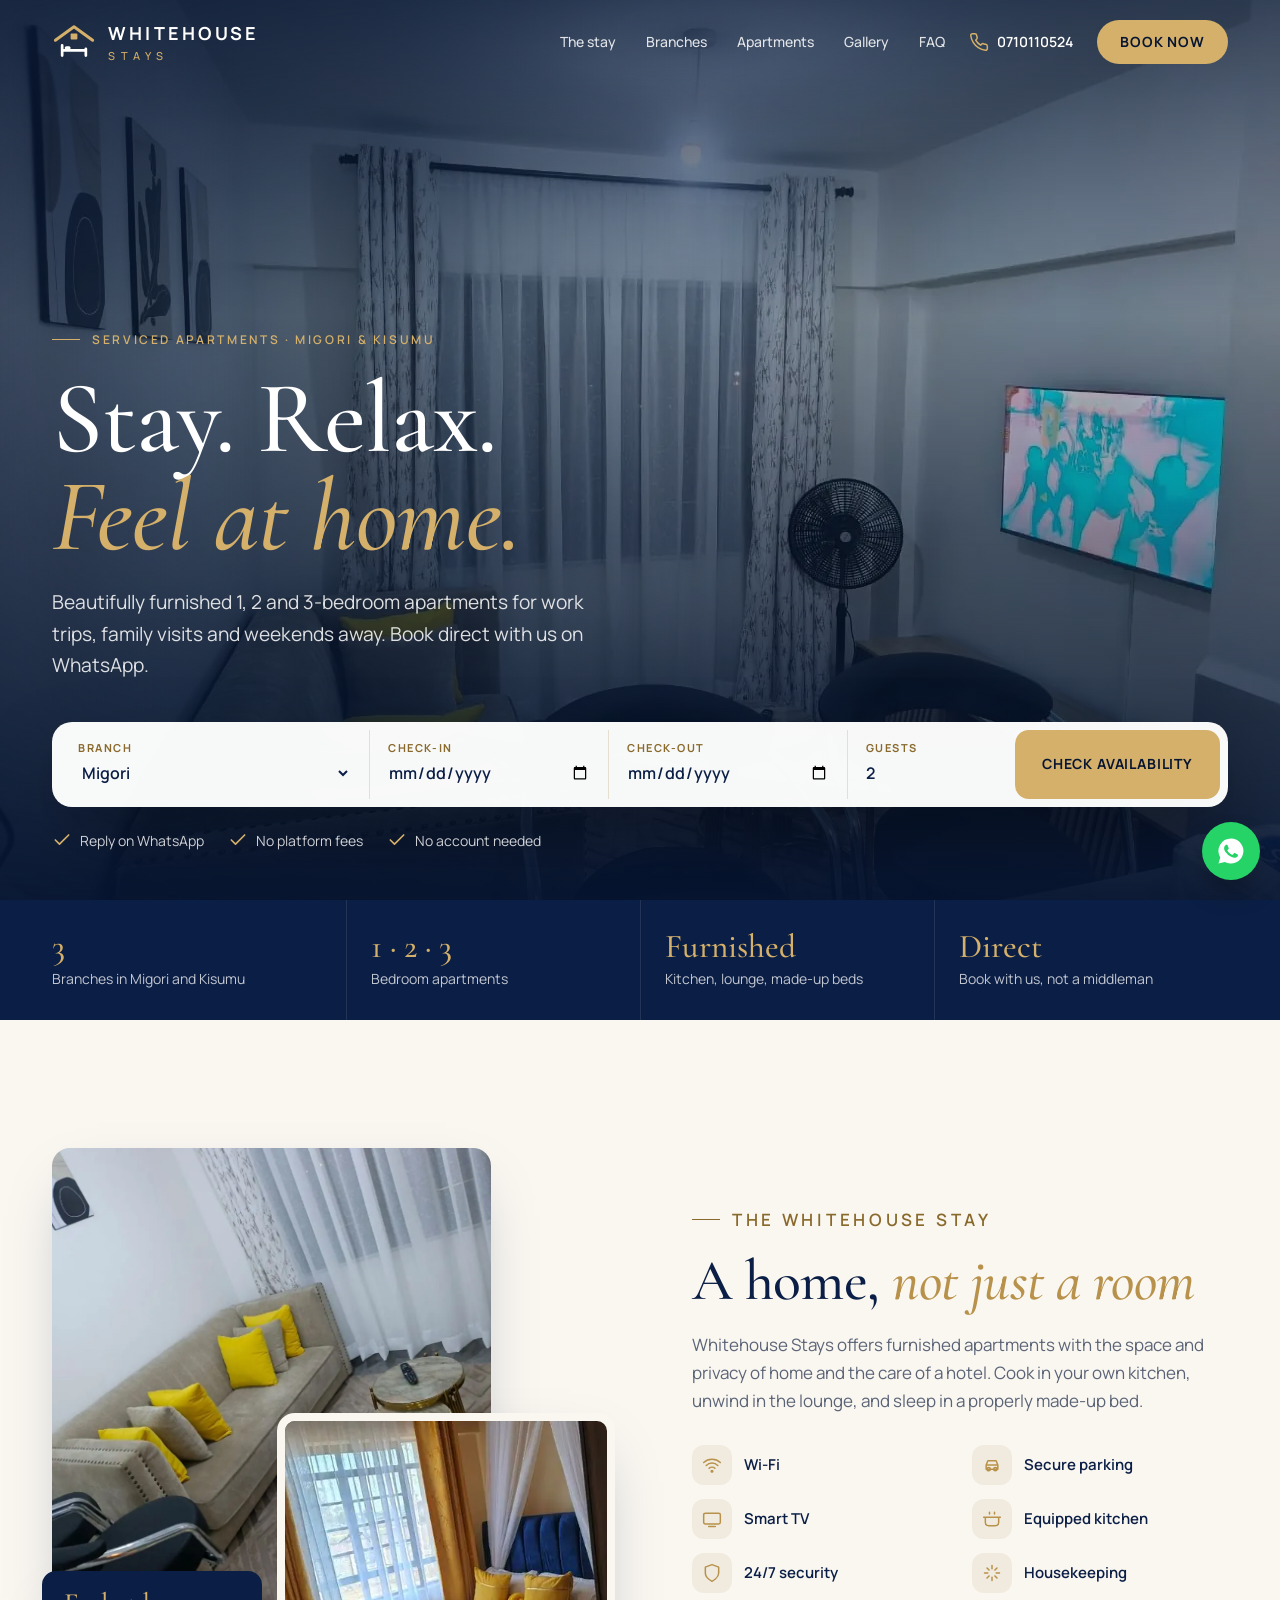
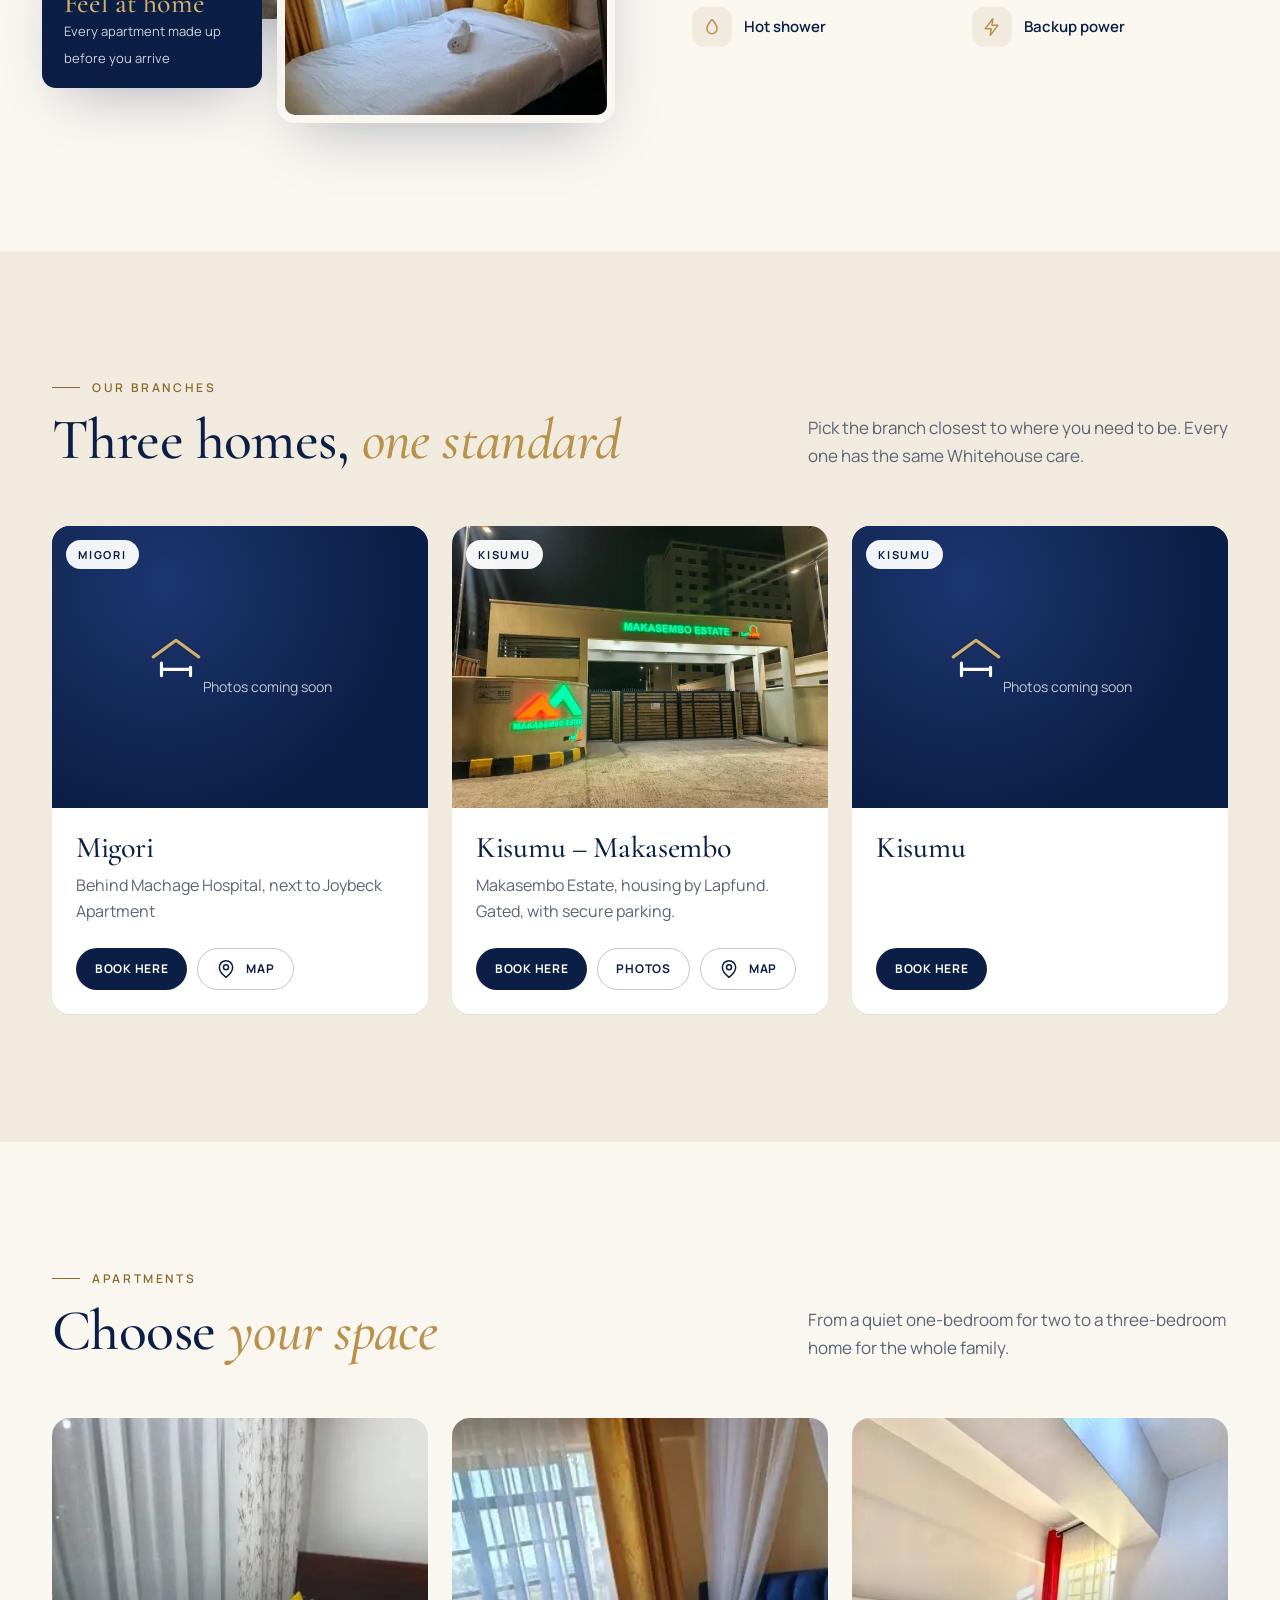
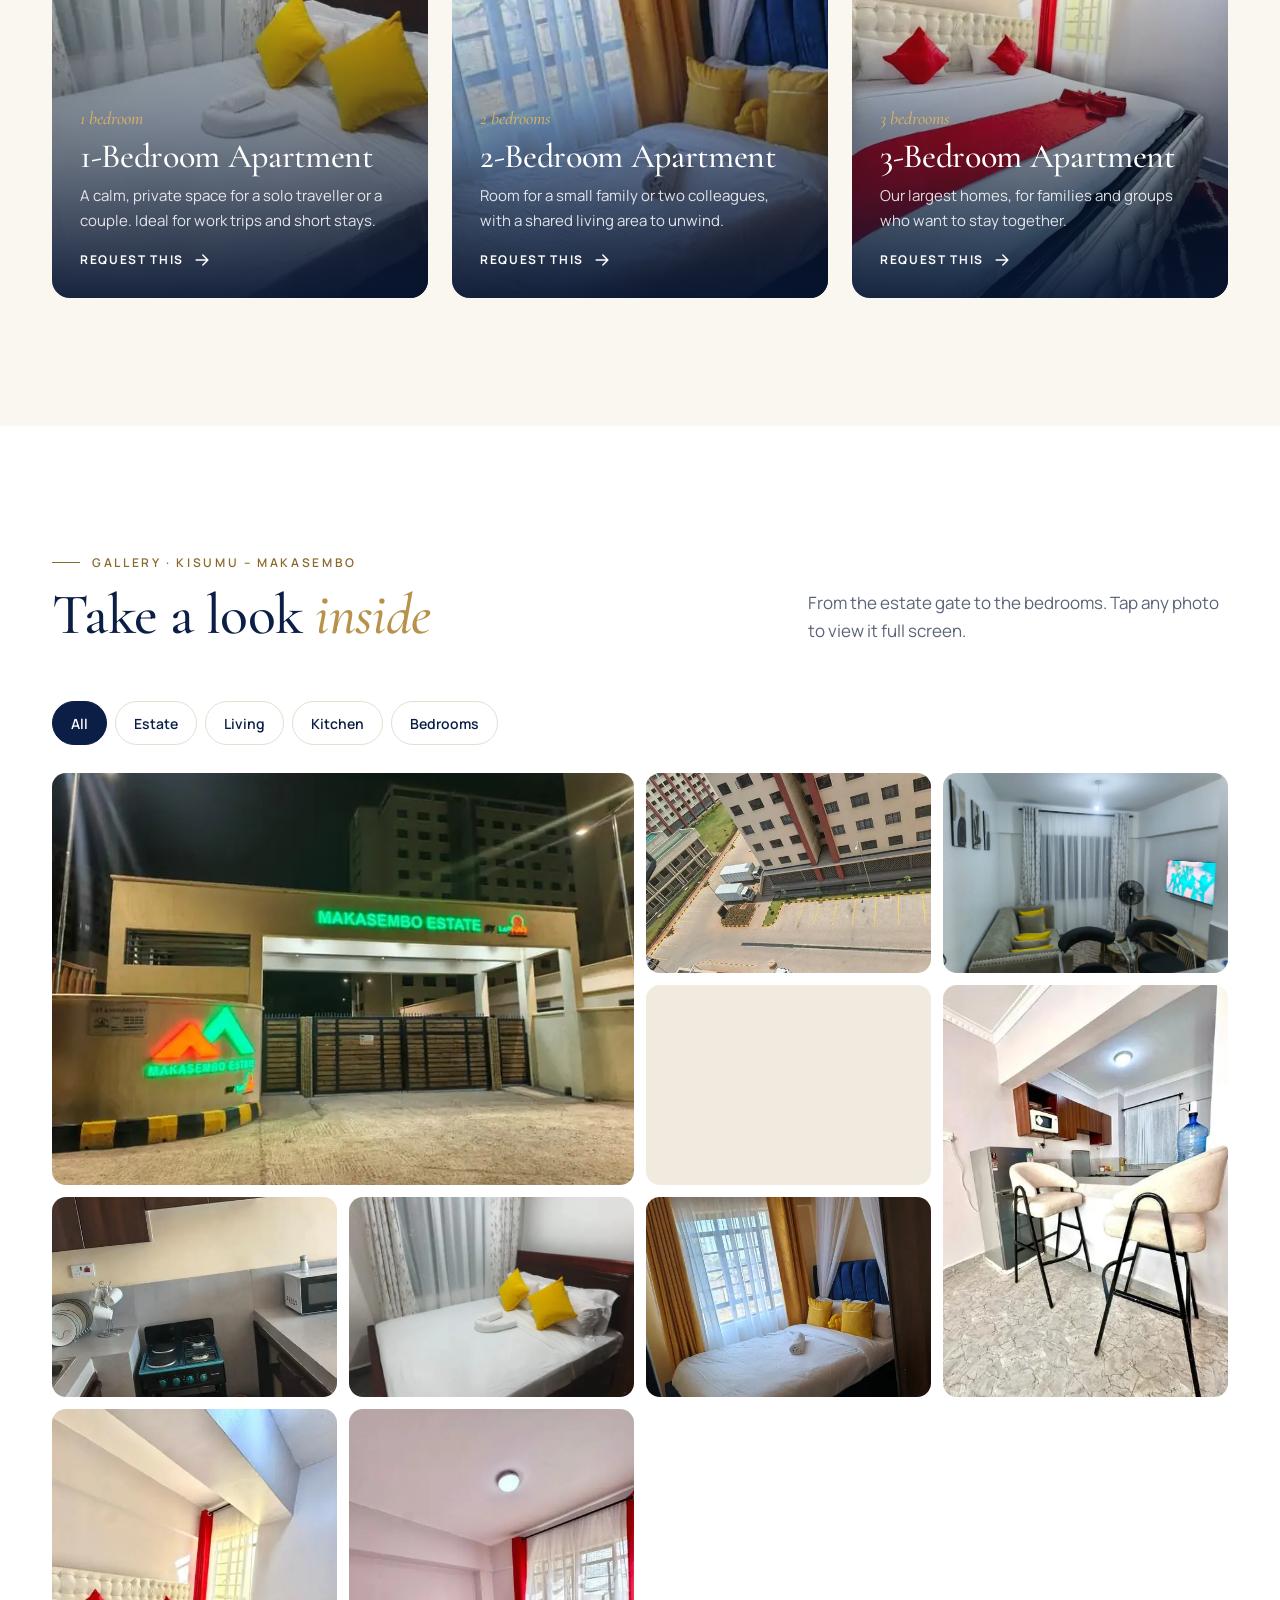
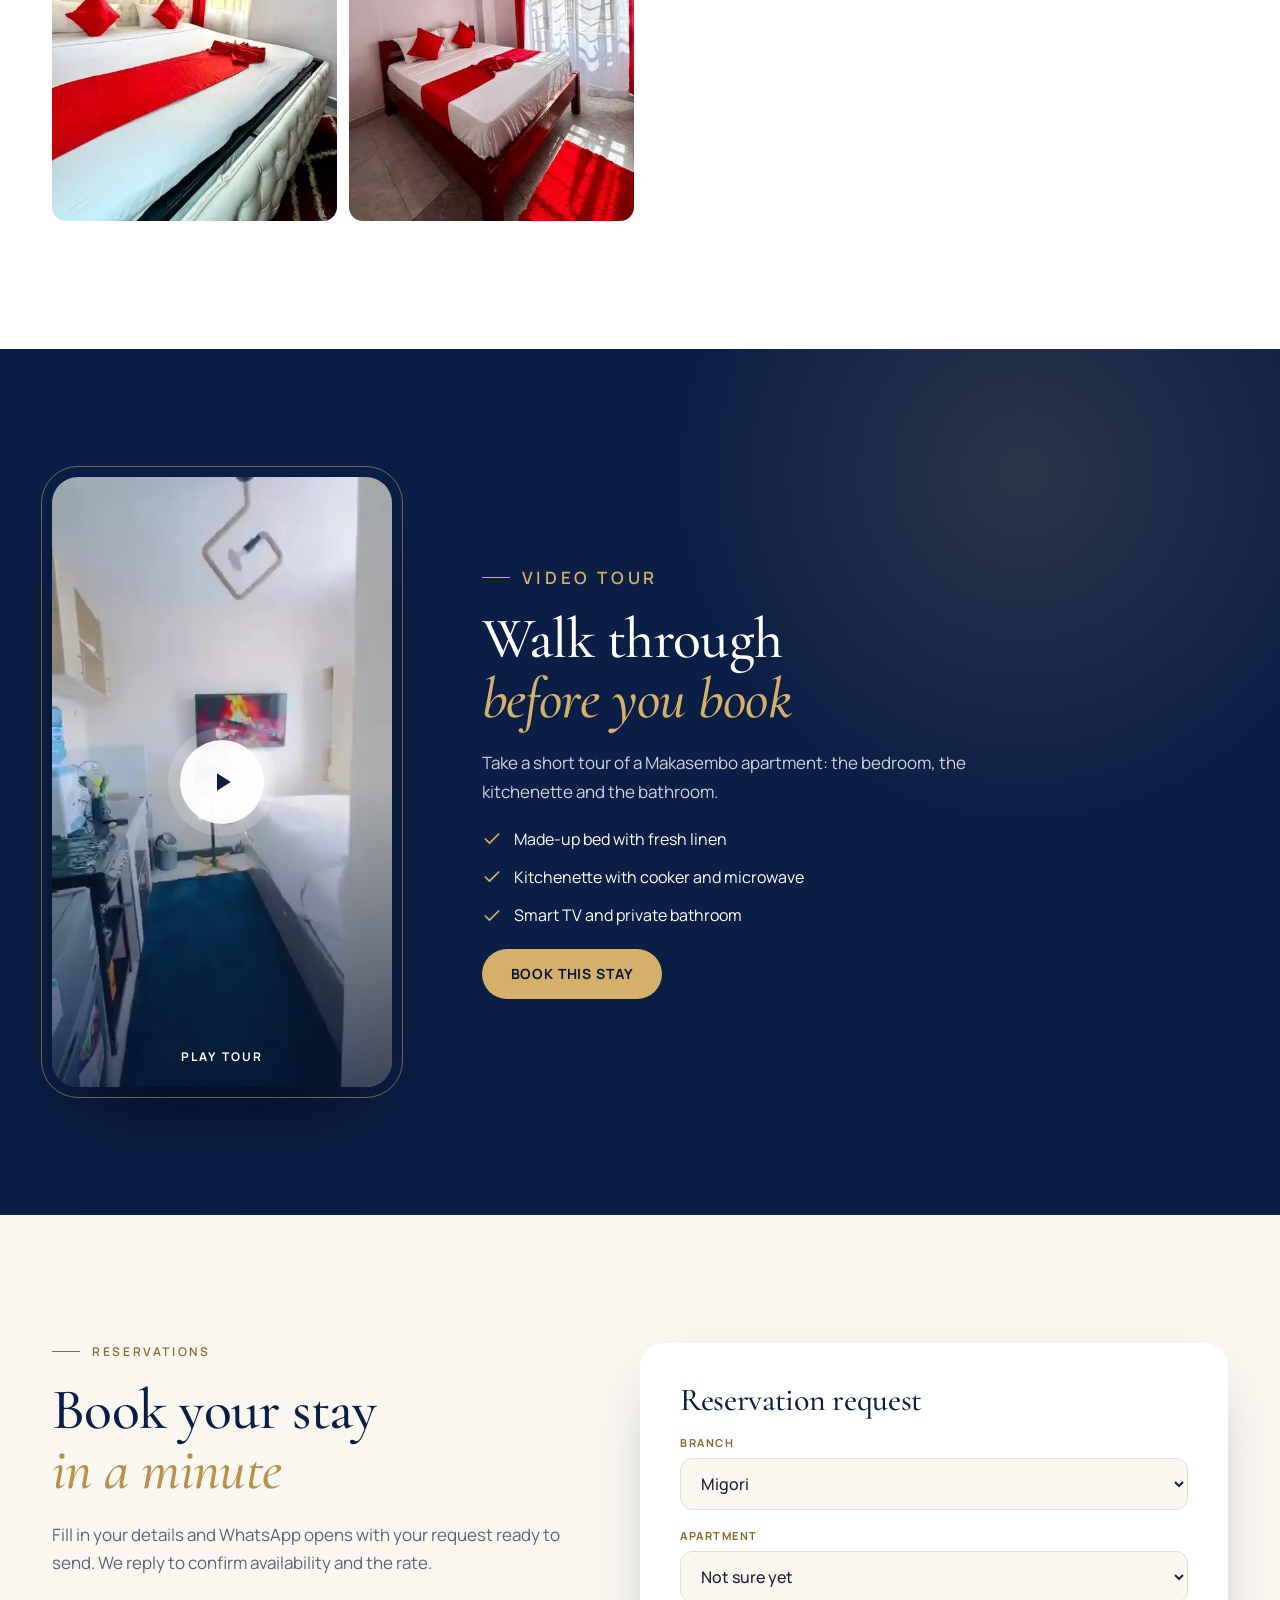
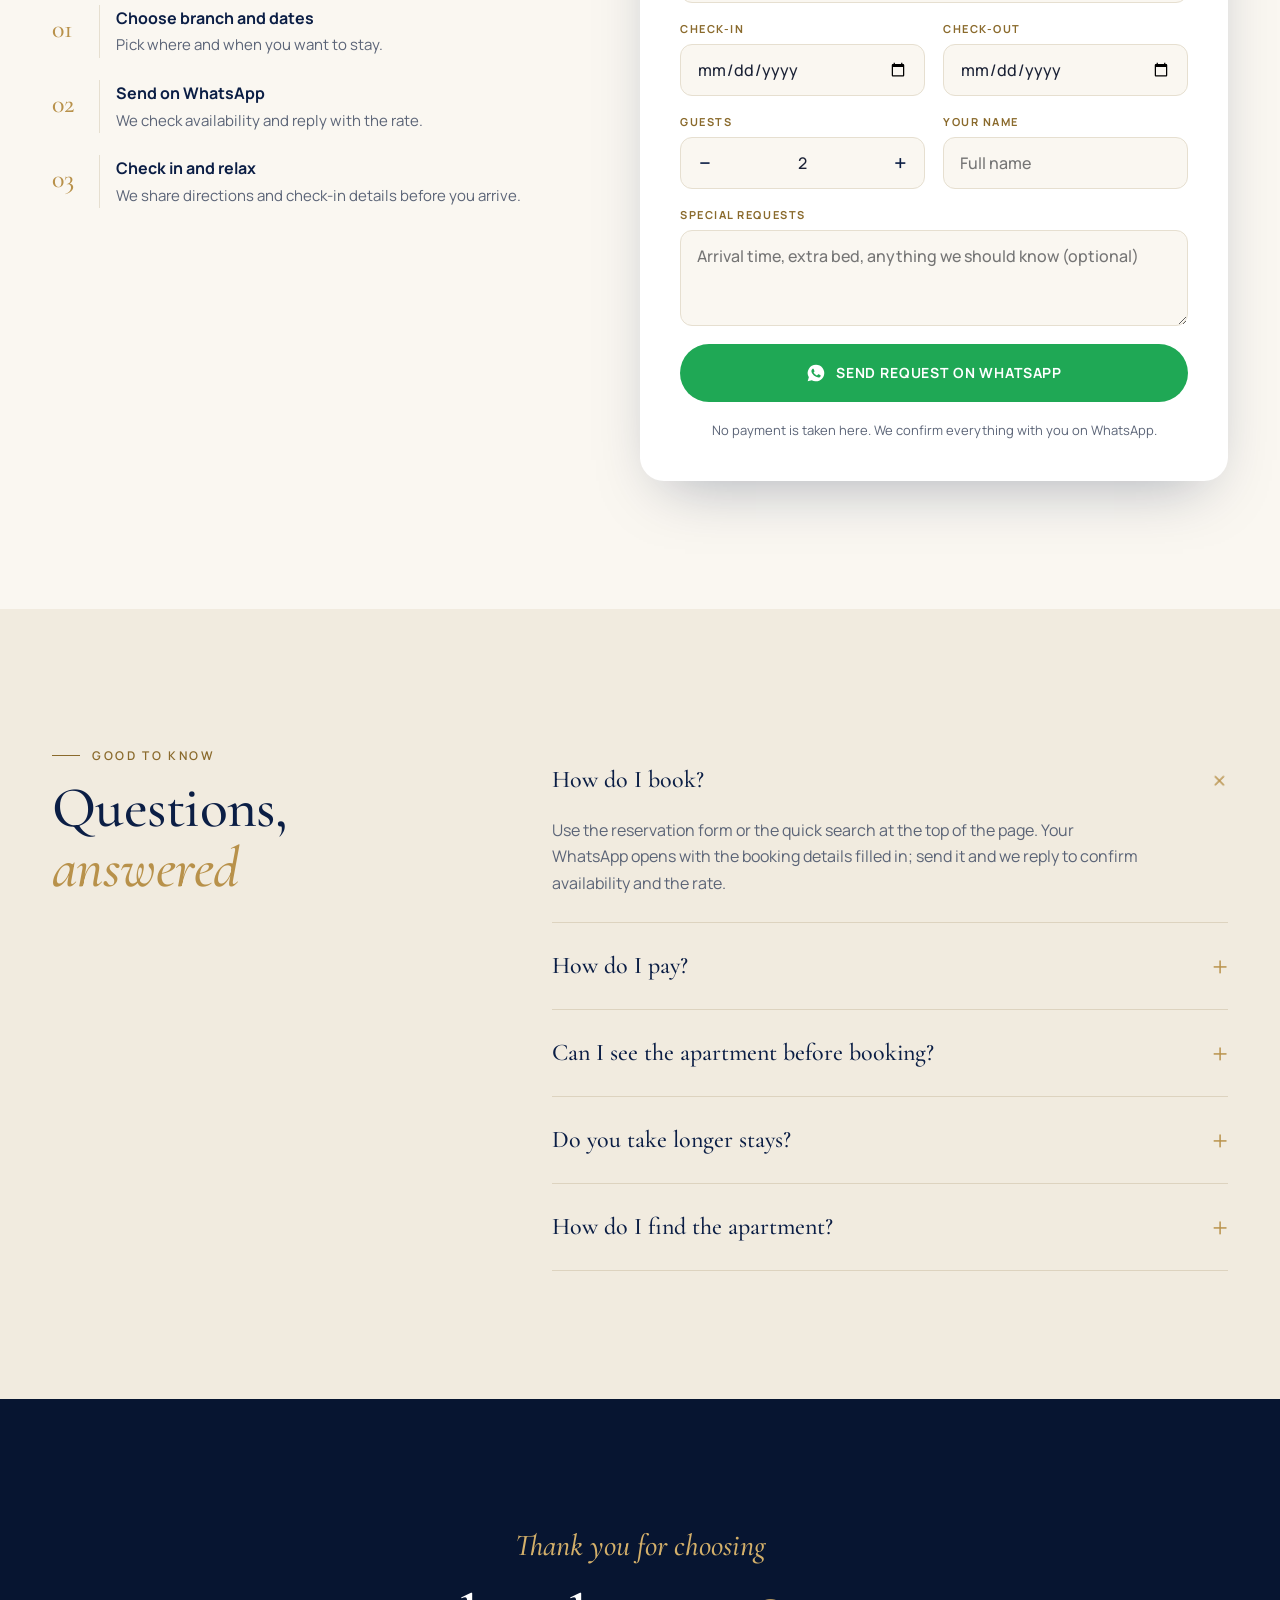
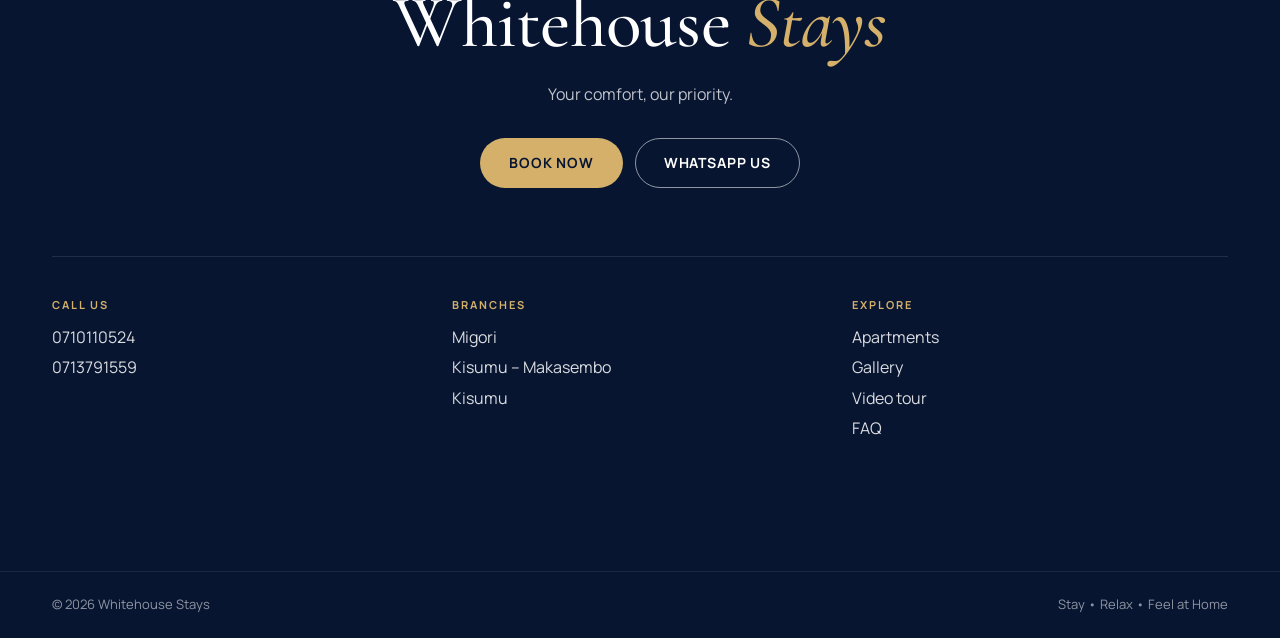
==== index.html @ a8c4ea6c "Redesign Whitehouse Stays as a high-end site and optimise loading - Full-screen photo hero with quic" ====
<!doctype html>
<html lang="en">
<head>
<meta charset="utf-8">
<meta name="viewport" content="width=device-width, initial-scale=1, viewport-fit=cover">
<title>Whitehouse Stays | Serviced apartments in Migori and Kisumu</title>
<meta name="description" content="Furnished 1, 2 and 3-bedroom serviced apartments in Migori and Kisumu (Makasembo Estate). Book direct on WhatsApp. Stay, relax, feel at home.">
<meta name="theme-color" content="#0b1e45">
<meta property="og:type" content="website">
<meta property="og:title" content="Whitehouse Stays · Serviced apartments in Migori and Kisumu">
<meta property="og:description" content="Furnished 1, 2 and 3-bedroom apartments. Book direct on WhatsApp.">
<meta property="og:image" content="images/makasembo/03-living-room.jpg">
<meta name="twitter:card" content="summary_large_image">
<link rel="icon" type="image/svg+xml" href="data:image/svg+xml,%3Csvg xmlns='http://www.w3.org/2000/svg' viewBox='0 0 52 44'%3E%3Crect width='52' height='44' rx='8' fill='%230b1e45'/%3E%3Cpath d='M6 21 26 6l20 15' stroke='%23d4b06a' stroke-width='4' fill='none' stroke-linecap='round' stroke-linejoin='round'/%3E%3Cpath d='M14 36V26M14 31h24M38 36V29' stroke='%23fff' stroke-width='3.5' stroke-linecap='round'/%3E%3C/svg%3E">
<link rel="preload" as="image" type="image/webp" href="images/makasembo/03-living-room.webp" fetchpriority="high">
<link rel="preconnect" href="https://fonts.googleapis.com">
<link rel="preconnect" href="https://fonts.gstatic.com" crossorigin>
<link href="https://fonts.googleapis.com/css2?family=Cormorant+Garamond:ital,wght@0,500;0,600;1,500&family=Manrope:wght@400;500;600;700&display=swap" rel="stylesheet">
<script type="application/ld+json">
{"@context":"https://schema.org","@type":"LodgingBusiness","name":"Whitehouse Stays","slogan":"Stay • Relax • Feel at Home",
 "description":"Furnished 1, 2 and 3-bedroom serviced apartments in Migori and Kisumu.","telephone":"+254710110524",
 "image":"images/makasembo/03-living-room.jpg","areaServed":["Migori","Kisumu"],
 "address":{"@type":"PostalAddress","addressLocality":"Kisumu","addressCountry":"KE","streetAddress":"Makasembo Estate"}}
</script>
<style>
/* Whitehouse Stays. Deep navy, champagne gold, ivory. Edit CONFIG at the bottom of the page for content. */
:root{
  --navy:#0b1e45;--navy-2:#13295a;--navy-3:#1c3670;--night:#071531;
  --gold:#d4b06a;--gold-2:#b8914a;--gold-ink:#8a6a2c;
  --ivory:#faf7f1;--sand:#f1ebdf;--ink:#1a2135;--muted:#5b6477;--line:#e6dfd0;
  --serif:"Cormorant Garamond",Georgia,"Times New Roman",serif;
  --sans:Manrope,system-ui,-apple-system,"Segoe UI",Roboto,Arial,sans-serif;
  --r:18px;--shadow:0 24px 60px -24px rgba(11,30,69,.35);--ease:cubic-bezier(.2,.7,.2,1)
}
*{box-sizing:border-box;min-width:0}
html{-webkit-text-size-adjust:100%;scroll-behavior:smooth;scroll-padding-top:80px}
body{margin:0;font:16px/1.65 var(--sans);color:var(--ink);background:var(--ivory);overflow-x:clip}
img,video{display:block;max-width:100%;height:auto}
picture{display:contents}
a{color:inherit}
h1,h2,h3{font-family:var(--serif);font-weight:500;line-height:1.05;margin:0;color:var(--navy);letter-spacing:-.01em;text-wrap:balance}
p{margin:0}
.wrap{width:min(1240px,100%);margin-inline:auto;padding-inline:clamp(18px,4vw,32px)}
.muted{color:var(--muted)}
.ico{width:20px;height:20px;flex:none}
.eyebrow{display:inline-flex;align-items:center;gap:12px;font:600 12px var(--sans);letter-spacing:.22em;text-transform:uppercase;color:var(--gold-ink)}
.eyebrow::before{content:"";width:28px;height:1px;background:currentColor}
.on-dark .eyebrow{color:var(--gold)}
.title{font-size:clamp(2.2rem,4.6vw,3.6rem)}
.title em{font-style:italic;color:var(--gold-2)}
.on-dark .title,.on-dark h3{color:#fff}.on-dark .title em{color:var(--gold)}
.section{padding-block:clamp(72px,10vw,128px)}
.head{display:flex;flex-wrap:wrap;justify-content:space-between;align-items:flex-end;gap:20px 48px;margin-bottom:clamp(36px,5vw,56px)}
.head>div{display:flex;flex-direction:column;gap:14px;max-width:640px}
.head>p{max-width:420px;font-size:17px}

/* buttons */
.btn{display:inline-flex;align-items:center;justify-content:center;gap:10px;min-height:50px;padding:0 28px;border-radius:999px;font:700 14px/1 var(--sans);letter-spacing:.06em;text-transform:uppercase;text-decoration:none;border:1px solid transparent;cursor:pointer;white-space:nowrap;transition:background .25s,color .25s,border-color .25s,transform .25s var(--ease)}
.btn:hover{transform:translateY(-1px)}
.btn-gold{background:var(--gold);color:var(--night)}.btn-gold:hover{background:#e2c288}
.btn-navy{background:var(--navy);color:#fff}.btn-navy:hover{background:var(--navy-3)}
.btn-line{border-color:rgba(11,30,69,.25);color:var(--navy);background:transparent}.btn-line:hover{border-color:var(--navy);background:#fff}
.btn-ghost{border-color:rgba(255,255,255,.55);color:#fff}.btn-ghost:hover{background:rgba(255,255,255,.1);border-color:#fff}
.btn-wa{background:#1fa855;color:#fff}.btn-wa:hover{background:#1b944b}
:is(a,button,input,select,textarea,summary):focus-visible{outline:2px solid var(--gold);outline-offset:3px}

/* header */
header{position:fixed;inset:0 0 auto;z-index:40;transition:background .35s,box-shadow .35s;padding-top:env(safe-area-inset-top)}
header .wrap{display:flex;align-items:center;gap:24px;height:84px;transition:height .35s}
header.solid{background:rgba(11,30,69,.96);backdrop-filter:blur(12px);box-shadow:0 10px 30px -12px rgba(0,0,0,.4)}
header.solid .wrap{height:68px}
.logo{display:flex;align-items:center;gap:12px;text-decoration:none;color:#fff}
.logo svg{width:44px;height:38px}
.logo b{display:block;font:700 18px var(--sans);letter-spacing:.18em}
.logo i{display:block;font:500 11px var(--sans);font-style:normal;letter-spacing:.5em;color:var(--gold);margin-top:3px}
.nav{display:flex;gap:30px;margin-left:auto}
.nav a{color:rgba(255,255,255,.85);text-decoration:none;font-size:14px;font-weight:500;position:relative;padding:6px 0}
.nav a::after{content:"";position:absolute;left:0;right:0;bottom:0;height:1px;background:var(--gold);transform:scaleX(0);transition:transform .3s var(--ease)}
.nav a:hover{color:#fff}.nav a:hover::after{transform:scaleX(1)}
header .btn{min-height:44px;padding:0 22px}
.call{color:#fff;text-decoration:none;font-weight:600;font-size:14px;display:flex;gap:8px;align-items:center}
@media(max-width:1020px){.nav,.call{display:none}header .btn{margin-left:auto}}
@media(max-width:600px){header .btn{display:none}header .wrap{height:70px}}

/* hero */
.hero{position:relative;min-height:min(100svh,920px);display:flex;align-items:flex-end;color:#fff;isolation:isolate;overflow:hidden;background:var(--night)}
.hero-bg{position:absolute;inset:0;z-index:-2}
.hero-bg img{width:100%;height:100%;object-fit:cover;object-position:50% 55%;transform:scale(1.08);animation:drift 18s var(--ease) forwards}
@keyframes drift{to{transform:scale(1)}}
.hero::after{content:"";position:absolute;inset:0;z-index:-1;background:linear-gradient(180deg,rgba(7,21,49,.75) 0,rgba(7,21,49,.25) 35%,rgba(7,21,49,.55) 65%,rgba(7,21,49,.95) 100%),linear-gradient(90deg,rgba(7,21,49,.6),transparent 70%)}
.hero .wrap{padding-top:140px;padding-bottom:clamp(28px,4vw,48px);display:flex;flex-direction:column;gap:22px}
.hero .eyebrow{color:var(--gold)}
.hero h1{color:#fff;font-size:clamp(3rem,8vw,6.4rem);line-height:.95;max-width:12ch}
.hero h1 em{color:var(--gold);font-style:italic}
.hero .lead{font-size:clamp(1.05rem,1.6vw,1.2rem);color:rgba(255,255,255,.85);max-width:540px}

/* quick booking bar */
.qbar{margin-top:18px;display:grid;grid-template-columns:1.3fr 1fr 1fr .7fr auto;background:rgba(255,255,255,.97);color:var(--ink);border-radius:20px;padding:8px;box-shadow:0 30px 80px -20px rgba(0,0,0,.55)}
.qbar label{display:flex;flex-direction:column;gap:2px;padding:10px 18px;border-right:1px solid var(--line);font:700 11px var(--sans);letter-spacing:.14em;text-transform:uppercase;color:var(--gold-ink)}
.qbar label:nth-last-of-type(1){border-right:0}
.qbar input,.qbar select{border:0;padding:0;min-height:32px;background:transparent;font:600 16px var(--sans);color:var(--navy);letter-spacing:0;text-transform:none;width:100%;box-shadow:none}
.qbar .btn{min-height:auto;border-radius:14px;padding:0 26px}
.qmeta{display:flex;gap:10px 24px;flex-wrap:wrap;font-size:14px;color:rgba(255,255,255,.8)}
.qmeta span{display:flex;align-items:center;gap:8px}.qmeta svg{color:var(--gold)}
@media(max-width:900px){.qbar{grid-template-columns:1fr 1fr}.qbar label{border-right:0;border-bottom:1px solid var(--line)}.qbar label:first-of-type,.qbar label:nth-of-type(4){grid-column:1/-1}.qbar .btn{grid-column:1/-1;min-height:54px;margin-top:6px}}

/* facts strip */
.facts{background:var(--navy);color:#fff}
.facts .wrap{display:grid;grid-template-columns:repeat(4,1fr)}
.fact{padding:30px 24px;border-left:1px solid rgba(255,255,255,.1);display:flex;flex-direction:column;gap:4px}
.fact:first-child{border-left:0;padding-left:0}
.fact b{font:500 clamp(1.6rem,2.6vw,2.2rem)/1 var(--serif);color:var(--gold)}
.fact span{font-size:14px;color:rgba(255,255,255,.75)}
@media(max-width:760px){.facts .wrap{grid-template-columns:1fr 1fr}.fact{padding:22px 16px;border-left:0;border-top:1px solid rgba(255,255,255,.1)}.fact:nth-child(-n+2){border-top:0}.fact:nth-child(odd){padding-left:0}}

/* about */
.about{display:grid;grid-template-columns:1.05fr 1fr;gap:clamp(40px,6vw,96px);align-items:center}
.collage{position:relative;aspect-ratio:1/1.02}
.collage .a,.collage .b{position:absolute;overflow:hidden;border-radius:var(--r);box-shadow:var(--shadow)}
.collage .a{inset:0 22% 18% 0}.collage .b{inset:46% 0 0 40%;border:8px solid var(--ivory)}
.collage img{width:100%;height:100%;object-fit:cover}
.collage .tag{position:absolute;left:-10px;bottom:6%;background:var(--navy);color:#fff;padding:18px 22px;border-radius:14px;box-shadow:var(--shadow);max-width:220px}
.collage .tag b{display:block;font:500 28px/1 var(--serif);color:var(--gold)}
.collage .tag span{font-size:13px;color:rgba(255,255,255,.8)}
.about-copy{display:flex;flex-direction:column;gap:20px}
.about-copy p{font-size:17px}
.amen{display:grid;grid-template-columns:1fr 1fr;gap:14px 24px;margin-top:10px;padding:0;list-style:none}
.amen li{display:flex;align-items:center;gap:12px;font-weight:600;font-size:15px;color:var(--navy)}
.amen li span{width:40px;height:40px;border-radius:12px;background:var(--sand);display:grid;place-items:center;color:var(--gold-2);flex:none}
@media(max-width:900px){.about{grid-template-columns:1fr}.collage{max-width:560px;width:100%}.collage .tag{left:0}}

/* branches */
.branches{background:var(--sand)}
.bgrid{display:grid;grid-template-columns:repeat(3,1fr);gap:24px}
.bcard{background:#fff;border-radius:var(--r);overflow:hidden;display:flex;flex-direction:column;box-shadow:0 1px 0 var(--line);transition:transform .4s var(--ease),box-shadow .4s,opacity .9s var(--ease)}
.bcard:hover{transform:translateY(-6px);box-shadow:var(--shadow)}
.bimg{position:relative;aspect-ratio:4/3;overflow:hidden;background:var(--navy-2)}
.bimg img{width:100%;height:100%;object-fit:cover;transition:transform .8s var(--ease)}
.bcard:hover .bimg img{transform:scale(1.05)}
.bimg .ph{position:absolute;inset:0;display:grid;place-items:center;text-align:center;color:rgba(255,255,255,.75);font-size:14px;background:radial-gradient(circle at 30% 20%,var(--navy-3),var(--navy) 70%)}
.bimg .ph svg{margin:0 auto 10px}
.bimg .town{position:absolute;top:14px;left:14px;background:rgba(255,255,255,.95);color:var(--navy);font:700 11px var(--sans);letter-spacing:.16em;text-transform:uppercase;padding:7px 12px;border-radius:999px}
.bbody{padding:24px;display:flex;flex-direction:column;gap:8px;flex:1}
.bbody h3{font-size:30px}
.bbody .acts{display:flex;flex-wrap:wrap;gap:10px;margin-top:auto;padding-top:16px}
.bbody .btn{min-height:42px;padding:0 18px;font-size:12px}
@media(max-width:960px){.bgrid{grid-template-columns:1fr 1fr}}
@media(max-width:640px){.bgrid{grid-template-columns:1fr}}

/* apartments */
.agrid{display:grid;grid-template-columns:repeat(3,1fr);gap:24px}
.acard{position:relative;border-radius:var(--r);overflow:hidden;min-height:480px;display:flex;align-items:flex-end;color:#fff;isolation:isolate;text-decoration:none}
.acard img{position:absolute;inset:0;width:100%;height:100%;object-fit:cover;z-index:-2;transition:transform .9s var(--ease)}
.acard::after{content:"";position:absolute;inset:0;z-index:-1;background:linear-gradient(180deg,transparent 30%,rgba(7,21,49,.92) 100%)}
.acard:hover img{transform:scale(1.06)}
.acard .in{padding:28px;display:flex;flex-direction:column;gap:10px}
.acard .n{font:italic 500 18px var(--serif);color:var(--gold)}
.acard h3{color:#fff;font-size:34px}
.acard p{color:rgba(255,255,255,.85);font-size:15px}
.acard .price{font:600 15px var(--sans);color:var(--gold)}
.acard .go{display:inline-flex;align-items:center;gap:8px;font:700 12px var(--sans);letter-spacing:.14em;text-transform:uppercase;color:#fff;margin-top:6px}
.acard .go svg{transition:transform .3s var(--ease)}.acard:hover .go svg{transform:translateX(4px)}
@media(max-width:960px){.agrid{grid-template-columns:1fr}.acard{min-height:380px}}

/* gallery */
.gallery-sec{background:#fff}
.tabs{display:flex;flex-wrap:wrap;gap:8px;margin-bottom:28px}
.tab{border:1px solid var(--line);background:transparent;color:var(--navy);padding:10px 18px;border-radius:999px;font:600 14px var(--sans);cursor:pointer;min-height:44px;transition:all .25s}
.tab:hover{border-color:var(--navy)}
.tab[aria-pressed=true]{background:var(--navy);color:#fff;border-color:var(--navy)}
.gal{display:grid;grid-template-columns:repeat(4,1fr);grid-auto-rows:200px;grid-auto-flow:dense;gap:12px}
.gi{position:relative;overflow:hidden;border-radius:14px;border:0;padding:0;background:var(--sand);cursor:zoom-in;animation:fade .5s var(--ease)}
.gi.wide{grid-column:span 2;grid-row:span 2}.gi.tall{grid-row:span 2}
.gi img{width:100%;height:100%;object-fit:cover;transition:transform .8s var(--ease)}
.gi:hover img{transform:scale(1.06)}
.gi span{position:absolute;left:12px;bottom:12px;background:rgba(255,255,255,.95);color:var(--navy);font:600 12px var(--sans);padding:6px 12px;border-radius:999px;opacity:0;transform:translateY(6px);transition:all .3s var(--ease)}
.gi:hover span,.gi:focus-visible span{opacity:1;transform:none}
@keyframes fade{from{opacity:0;transform:scale(.97)}}
@media(max-width:900px){.gal{grid-template-columns:repeat(3,1fr)}}
@media(max-width:600px){.gal{grid-template-columns:1fr 1fr;grid-auto-rows:150px;gap:8px}.gi span{opacity:1;transform:none;font-size:11px;left:8px;bottom:8px}}

/* video */
.video{background:var(--navy);color:#fff;position:relative;overflow:hidden}
.video::before{content:"";position:absolute;right:-10%;top:-30%;width:60%;aspect-ratio:1;border-radius:50%;background:radial-gradient(circle,rgba(212,176,106,.16),transparent 65%)}
.vgrid{display:grid;grid-template-columns:auto 1fr;gap:clamp(36px,7vw,110px);align-items:center;position:relative}
.vframe{position:relative;width:min(340px,80vw);aspect-ratio:464/832;border-radius:26px;overflow:hidden;box-shadow:0 40px 80px -30px rgba(0,0,0,.7);outline:1px solid rgba(212,176,106,.5);outline-offset:10px;background:var(--night)}
.vframe video,.vframe img{width:100%;height:100%;object-fit:cover}
.vplay{position:absolute;inset:0;border:0;background:linear-gradient(180deg,transparent 50%,rgba(7,21,49,.7));cursor:pointer;display:grid;place-items:center;padding:0}
.vplay span{width:84px;height:84px;border-radius:50%;background:rgba(255,255,255,.95);display:grid;place-items:center;color:var(--navy);box-shadow:0 0 0 12px rgba(255,255,255,.18);transition:transform .3s var(--ease)}
.vplay:hover span{transform:scale(1.08)}
.vplay em{position:absolute;bottom:22px;left:0;right:0;text-align:center;font:700 12px var(--sans);letter-spacing:.18em;text-transform:uppercase;font-style:normal;color:#fff}
.vcopy{display:flex;flex-direction:column;gap:20px;max-width:520px}
.vcopy p{color:rgba(255,255,255,.8);font-size:17px}
.vlist{list-style:none;padding:0;margin:0;display:grid;gap:12px}
.vlist li{display:flex;gap:12px;align-items:center;color:#fff}.vlist svg{color:var(--gold)}
@media(max-width:820px){.vgrid{grid-template-columns:1fr;justify-items:center}}

/* booking */
.bookgrid{display:grid;grid-template-columns:1fr 1.15fr;gap:clamp(36px,6vw,80px);align-items:start}
.bcopy{display:flex;flex-direction:column;gap:20px;position:sticky;top:110px}
.steps{list-style:none;margin:8px 0 0;padding:0;display:grid;gap:22px;counter-reset:s}
.steps li{display:grid;grid-template-columns:48px 1fr;gap:16px;counter-increment:s}
.steps li::before{content:counter(s,decimal-leading-zero);font:500 26px/48px var(--serif);color:var(--gold-2);border-right:1px solid var(--line)}
.steps b{display:block;color:var(--navy);font-size:16px}
.steps span{font-size:15px;color:var(--muted)}
.form{background:#fff;border-radius:24px;padding:clamp(22px,4vw,40px);box-shadow:var(--shadow);display:grid;grid-template-columns:minmax(0,1fr) minmax(0,1fr);gap:18px}
.form h3{grid-column:1/-1;font-size:32px}
.form label{display:flex;flex-direction:column;gap:8px;font:700 11px var(--sans);letter-spacing:.14em;text-transform:uppercase;color:var(--gold-ink)}
.form .full{grid-column:1/-1}
input,select,textarea{width:100%;font:500 16px var(--sans);color:var(--ink);min-height:52px;padding:0 16px;border:1px solid var(--line);border-radius:12px;background:var(--ivory);letter-spacing:0;text-transform:none;transition:border-color .2s,background .2s}
input:hover,select:hover,textarea:hover{border-color:#cfc4ad}
input:focus,select:focus,textarea:focus{background:#fff;border-color:var(--gold-2);outline:none;box-shadow:0 0 0 4px rgba(212,176,106,.2)}
textarea{padding:14px 16px;min-height:96px;resize:vertical}
.stepper{display:flex;align-items:center;border:1px solid var(--line);border-radius:12px;background:var(--ivory);min-height:52px}
.stepper button{width:48px;height:50px;border:0;background:transparent;font:500 22px var(--sans);color:var(--navy);cursor:pointer;flex:none}
.stepper input{border:0;background:transparent;text-align:center;min-height:50px;padding:0;-moz-appearance:textfield;box-shadow:none}
.stepper input::-webkit-inner-spin-button{-webkit-appearance:none}
.summary{grid-column:1/-1;display:flex;flex-wrap:wrap;gap:6px 18px;align-items:center;padding:16px 18px;border-radius:14px;background:var(--sand);font-size:14px;color:var(--navy)}
.summary b{font:500 22px var(--serif)}
.summary:empty{display:none}
.err{grid-column:1/-1;color:#a3261e;font-weight:600;font-size:14px}
.err:empty{display:none}
.form .btn{grid-column:1/-1;min-height:58px;font-size:14px}
.fine{grid-column:1/-1;text-align:center;font-size:13px;color:var(--muted)}
@media(max-width:900px){.bookgrid{grid-template-columns:1fr}.bcopy{position:static}}
@media(max-width:520px){.form{grid-template-columns:minmax(0,1fr)}}

/* faq */
.faq{background:var(--sand)}
.faqgrid{display:grid;grid-template-columns:1fr 1.6fr;gap:clamp(32px,6vw,80px)}
details{border-bottom:1px solid #ddd3bf;padding:6px 0}
summary{list-style:none;cursor:pointer;display:flex;justify-content:space-between;align-items:center;gap:16px;padding:18px 0;font:500 24px/1.2 var(--serif);color:var(--navy)}
summary::-webkit-details-marker{display:none}
summary::after{content:"+";font:300 28px var(--sans);color:var(--gold-2);transition:transform .3s var(--ease);flex:none}
details[open] summary::after{transform:rotate(45deg)}
details p{padding:0 0 20px;color:var(--muted);max-width:60ch}
@media(max-width:820px){.faqgrid{grid-template-columns:1fr}}

/* contact + footer */
.contact{background:var(--night);color:#fff;text-align:center}
.contact .wrap{display:flex;flex-direction:column;align-items:center;gap:20px}
.contact .tagline{font:italic 500 clamp(1.4rem,2.5vw,1.9rem) var(--serif);color:var(--gold)}
.contact .title{font-size:clamp(2.4rem,6vw,4.6rem)}
.contact .acts{display:flex;flex-wrap:wrap;justify-content:center;gap:12px;margin-top:10px}
.ccols{display:grid;grid-template-columns:repeat(3,1fr);gap:24px;width:100%;margin-top:48px;padding-top:40px;border-top:1px solid rgba(255,255,255,.1);text-align:left}
.ccols h4{margin:0 0 10px;font:700 11px var(--sans);letter-spacing:.18em;text-transform:uppercase;color:var(--gold)}
.ccols a,.ccols span{display:block;color:rgba(255,255,255,.85);text-decoration:none;line-height:1.9}
.ccols a:hover{color:#fff}
footer{background:var(--night);border-top:1px solid rgba(255,255,255,.08);color:rgba(255,255,255,.55);font-size:13px}
footer .wrap{display:flex;flex-wrap:wrap;justify-content:space-between;gap:8px;padding-block:22px}
@media(max-width:700px){.ccols{grid-template-columns:1fr;text-align:center}}

/* floating actions */
.fab{position:fixed;right:20px;bottom:20px;width:58px;height:58px;border-radius:50%;background:#25d366;display:grid;place-items:center;box-shadow:0 14px 30px -8px rgba(0,0,0,.4);z-index:30;transition:transform .3s var(--ease)}
.fab:hover{transform:scale(1.07)}
.mbar{display:none}
@media(max-width:760px){
  .fab{display:none}
  body{padding-bottom:calc(84px + env(safe-area-inset-bottom))}
  .mbar{display:grid;grid-template-columns:1fr 1fr 1.3fr;gap:6px;position:fixed;left:10px;right:10px;bottom:calc(10px + env(safe-area-inset-bottom));z-index:30;background:rgba(255,255,255,.97);backdrop-filter:blur(10px);border-radius:20px;padding:6px;box-shadow:0 18px 40px -10px rgba(0,0,0,.35)}
  .mbar a{display:flex;flex-direction:column;align-items:center;justify-content:center;gap:3px;min-height:54px;border-radius:15px;text-decoration:none;font:700 12px var(--sans);color:var(--navy)}
  .mbar a.on{background:var(--navy);color:#fff}
}

/* lightbox */
.lb{border:0;padding:0;margin:0;width:100vw;height:100dvh;max-width:none;max-height:none;background:rgba(5,13,32,.97);color:#fff}
.lb::backdrop{background:rgba(5,13,32,.97)}
.lb[open]{display:grid;grid-template-rows:auto 1fr auto}
.lb-top{display:flex;justify-content:space-between;align-items:center;padding:16px 20px;font-size:14px;color:rgba(255,255,255,.8)}
.lb-stage{display:grid;place-items:center;padding:0 72px;overflow:hidden}
.lb-stage img{max-width:100%;max-height:calc(100dvh - 200px);border-radius:10px;animation:fade .35s var(--ease)}
.lb-thumbs{display:flex;gap:8px;overflow-x:auto;padding:14px 20px 20px;justify-content:center;scrollbar-width:none}
.lb-thumbs button{flex:none;width:72px;height:52px;padding:0;border:2px solid transparent;border-radius:8px;overflow:hidden;opacity:.5;cursor:pointer;background:none;transition:opacity .2s}
.lb-thumbs button[aria-current=true]{opacity:1;border-color:var(--gold)}
.lb-thumbs img{width:100%;height:100%;object-fit:cover}
.lbb{border:0;background:rgba(255,255,255,.1);color:#fff;border-radius:50%;width:48px;height:48px;display:grid;place-items:center;cursor:pointer;transition:background .2s}
.lbb:hover{background:var(--gold);color:var(--night)}
.lb-prev,.lb-next{position:fixed;top:50%;transform:translateY(-50%)}
.lb-prev{left:16px}.lb-next{right:16px}
@media(max-width:600px){.lb-stage{padding:0 10px}.lb-prev,.lb-next{top:auto;bottom:90px;transform:none}.lb-thumbs{justify-content:flex-start}}

/* reveal on scroll */
.rv{opacity:0;transform:translateY(28px);transition:opacity .9s var(--ease),transform .9s var(--ease)}
.rv.in{opacity:1;transform:none}
@media(prefers-reduced-motion:reduce){html{scroll-behavior:auto}.rv{opacity:1;transform:none;transition:none}.hero-bg img{animation:none;transform:none}*{transition-duration:.01ms!important;animation-duration:.01ms!important}}
</style>
</head>
<body>

<header id="hdr"><div class="wrap">
  <a href="#top" class="logo" aria-label="Whitehouse Stays home">
    <svg viewBox="0 0 52 44" fill="none" aria-hidden="true"><path d="M4 20 26 4l22 16" stroke="#d4b06a" stroke-width="3.5" stroke-linecap="round" stroke-linejoin="round"/><rect x="22" y="12" width="8" height="7" rx="1" fill="#d4b06a"/><path d="M12 38V26M12 32h28M40 38V30" stroke="#fff" stroke-width="3.2" stroke-linecap="round"/><rect x="15" y="27" width="7" height="4" rx="2" fill="#fff"/></svg>
    <span><b>WHITEHOUSE</b><i>STAYS</i></span>
  </a>
  <nav class="nav" aria-label="Main">
    <a href="#about">The stay</a><a href="#branches">Branches</a><a href="#apartments">Apartments</a><a href="#gallery">Gallery</a><a href="#faq">FAQ</a>
  </nav>
  <a class="call" id="hdrCall" href="#"><svg class="ico" viewBox="0 0 24 24" fill="none" stroke="#d4b06a" stroke-width="1.8" stroke-linecap="round" stroke-linejoin="round" aria-hidden="true"><path d="M22 16.9v3a2 2 0 0 1-2.2 2 19.8 19.8 0 0 1-8.6-3.1 19.5 19.5 0 0 1-6-6A19.8 19.8 0 0 1 2.1 4.2 2 2 0 0 1 4.1 2h3a2 2 0 0 1 2 1.7c.1.9.4 1.8.7 2.7a2 2 0 0 1-.5 2.1L8 9.8a16 16 0 0 0 6 6l1.3-1.3a2 2 0 0 1 2.1-.4c.9.3 1.8.6 2.7.7a2 2 0 0 1 1.7 2Z"/></svg><span></span></a>
  <a class="btn btn-gold" href="#book">Book now</a>
</div></header>

<main id="top">
<section class="hero">
  <div class="hero-bg"><picture><source type="image/webp" srcset="images/makasembo/03-living-room-sm.webp 640w, images/makasembo/03-living-room.webp 1280w" sizes="100vw"><img src="images/makasembo/03-living-room.jpg" srcset="images/makasembo/03-living-room-sm.jpg 640w, images/makasembo/03-living-room.jpg 1280w" sizes="100vw" alt="" width="1280" height="955" fetchpriority="high"></picture></div>
  <div class="wrap">
    <p class="eyebrow">Serviced apartments · Migori &amp; Kisumu</p>
    <h1>Stay. Relax. <em>Feel at home.</em></h1>
    <p class="lead">Beautifully furnished 1, 2 and 3-bedroom apartments for work trips, family visits and weekends away. Book direct with us on WhatsApp.</p>
    <form class="qbar" id="qbar" novalidate aria-label="Quick availability check">
      <label>Branch<select id="qBranch"></select></label>
      <label>Check-in<input type="date" id="qIn"></label>
      <label>Check-out<input type="date" id="qOut"></label>
      <label>Guests<input type="number" id="qGuests" min="1" max="12" value="2" inputmode="numeric"></label>
      <button class="btn btn-gold" type="submit">Check availability</button>
    </form>
    <div class="qmeta">
      <span><svg class="ico" viewBox="0 0 24 24" fill="none" stroke="currentColor" stroke-width="2" stroke-linecap="round" stroke-linejoin="round" aria-hidden="true"><path d="M20 6 9 17l-5-5"/></svg>Reply on WhatsApp</span>
      <span><svg class="ico" viewBox="0 0 24 24" fill="none" stroke="currentColor" stroke-width="2" stroke-linecap="round" stroke-linejoin="round" aria-hidden="true"><path d="M20 6 9 17l-5-5"/></svg>No platform fees</span>
      <span><svg class="ico" viewBox="0 0 24 24" fill="none" stroke="currentColor" stroke-width="2" stroke-linecap="round" stroke-linejoin="round" aria-hidden="true"><path d="M20 6 9 17l-5-5"/></svg>No account needed</span>
    </div>
  </div>
</section>

<section class="facts" aria-label="At a glance"><div class="wrap">
  <div class="fact"><b>3</b><span>Branches in Migori and Kisumu</span></div>
  <div class="fact"><b>1 · 2 · 3</b><span>Bedroom apartments</span></div>
  <div class="fact"><b>Furnished</b><span>Kitchen, lounge, made-up beds</span></div>
  <div class="fact"><b>Direct</b><span>Book with us, not a middleman</span></div>
</div></section>

<section id="about" class="section"><div class="wrap about">
  <div class="collage rv">
    <div class="a"><picture><source type="image/webp" srcset="images/makasembo/04-lounge.webp"><img src="images/makasembo/04-lounge.jpg" alt="Lounge with grey sofa, yellow cushions and gold side tables" width="1280" height="955" loading="lazy" decoding="async"></picture></div>
    <div class="b"><picture><source type="image/webp" srcset="images/makasembo/08-bedroom-blue-sm.webp"><img src="images/makasembo/08-bedroom-blue-sm.jpg" alt="Bedroom with navy headboard and gold curtains" width="640" height="389" loading="lazy" decoding="async"></picture></div>
    <div class="tag"><b>Feel at home</b><span>Every apartment made up before you arrive</span></div>
  </div>
  <div class="about-copy rv">
    <p class="eyebrow">The Whitehouse stay</p>
    <h2 class="title">A home, <em>not just a room</em></h2>
    <p class="muted">Whitehouse Stays offers furnished apartments with the space and privacy of home and the care of a hotel. Cook in your own kitchen, unwind in the lounge, and sleep in a properly made-up bed.</p>
    <ul class="amen" id="amen"></ul>
  </div>
</div></section>

<section id="branches" class="section branches"><div class="wrap">
  <div class="head rv">
    <div><p class="eyebrow">Our branches</p><h2 class="title">Three homes, <em>one standard</em></h2></div>
    <p class="muted">Pick the branch closest to where you need to be. Every one has the same Whitehouse care.</p>
  </div>
  <div class="bgrid" id="branchCards"></div>
</div></section>

<section id="apartments" class="section"><div class="wrap">
  <div class="head rv">
    <div><p class="eyebrow">Apartments</p><h2 class="title">Choose <em>your space</em></h2></div>
    <p class="muted">From a quiet one-bedroom for two to a three-bedroom home for the whole family.</p>
  </div>
  <div class="agrid" id="aptCards"></div>
</div></section>

<section id="gallery" class="section gallery-sec"><div class="wrap">
  <div class="head rv">
    <div><p class="eyebrow">Gallery · Kisumu – Makasembo</p><h2 class="title">Take a look <em>inside</em></h2></div>
    <p class="muted">From the estate gate to the bedrooms. Tap any photo to view it full screen.</p>
  </div>
  <div class="tabs" id="tabs" role="toolbar" aria-label="Filter photos"></div>
  <div class="gal" id="gal"></div>
</div></section>

<section class="section video on-dark" id="tour"><div class="wrap vgrid">
  <div class="vframe rv" id="vframe"></div>
  <div class="vcopy rv">
    <p class="eyebrow">Video tour</p>
    <h2 class="title">Walk through <em>before you book</em></h2>
    <p>Take a short tour of a Makasembo apartment: the bedroom, the kitchenette and the bathroom.</p>
    <ul class="vlist">
      <li><svg class="ico" viewBox="0 0 24 24" fill="none" stroke="currentColor" stroke-width="2" stroke-linecap="round" stroke-linejoin="round" aria-hidden="true"><path d="M20 6 9 17l-5-5"/></svg>Made-up bed with fresh linen</li>
      <li><svg class="ico" viewBox="0 0 24 24" fill="none" stroke="currentColor" stroke-width="2" stroke-linecap="round" stroke-linejoin="round" aria-hidden="true"><path d="M20 6 9 17l-5-5"/></svg>Kitchenette with cooker and microwave</li>
      <li><svg class="ico" viewBox="0 0 24 24" fill="none" stroke="currentColor" stroke-width="2" stroke-linecap="round" stroke-linejoin="round" aria-hidden="true"><path d="M20 6 9 17l-5-5"/></svg>Smart TV and private bathroom</li>
    </ul>
    <a class="btn btn-gold" href="#book" style="align-self:flex-start">Book this stay</a>
  </div>
</div></section>

<section id="book" class="section"><div class="wrap bookgrid">
  <div class="bcopy rv">
    <p class="eyebrow">Reservations</p>
    <h2 class="title">Book your stay <em>in a minute</em></h2>
    <p class="muted" style="font-size:17px">Fill in your details and WhatsApp opens with your request ready to send. We reply to confirm availability and the rate.</p>
    <ol class="steps">
      <li><div><b>Choose branch and dates</b><span>Pick where and when you want to stay.</span></div></li>
      <li><div><b>Send on WhatsApp</b><span>We check availability and reply with the rate.</span></div></li>
      <li><div><b>Check in and relax</b><span>We share directions and check-in details before you arrive.</span></div></li>
    </ol>
  </div>
  <form class="form rv" id="bookForm" novalidate>
    <h3>Reservation request</h3>
    <label class="full">Branch<select id="fBranch"></select></label>
    <label class="full">Apartment<select id="fApt"></select></label>
    <label>Check-in<input type="date" id="fIn"></label>
    <label>Check-out<input type="date" id="fOut"></label>
    <label>Guests<span class="stepper"><button type="button" data-step="-1" aria-label="Fewer guests">−</button><input type="number" id="fGuests" min="1" max="12" value="2" inputmode="numeric" aria-label="Guests"><button type="button" data-step="1" aria-label="More guests">+</button></span></label>
    <label>Your name<input type="text" id="fName" autocomplete="name" placeholder="Full name"></label>
    <label class="full">Special requests<textarea id="fNote" placeholder="Arrival time, extra bed, anything we should know (optional)"></textarea></label>
    <div class="summary" id="summary" aria-live="polite"></div>
    <p class="err" id="fErr" role="alert"></p>
    <button class="btn btn-wa" type="submit"><svg viewBox="0 0 24 24" width="20" height="20" aria-hidden="true"><path fill="#fff" d="M12 2a10 10 0 0 0-8.6 15.1L2 22l5-1.3A10 10 0 1 0 12 2Zm5.3 14.1c-.2.6-1.3 1.2-1.8 1.2s-1 .3-3.4-.7a11.6 11.6 0 0 1-4.6-4.1c-.3-.5-1-1.5-1-2.8s.7-2 1-2.3c.2-.3.5-.4.7-.4h.5c.2 0 .4 0 .6.5l.8 2c.1.2.1.4 0 .6l-.4.6-.4.4c-.1.2-.3.3-.1.6a8.3 8.3 0 0 0 1.5 1.9 7.6 7.6 0 0 0 2.2 1.3c.3.1.5.1.6-.1l.9-1.1c.2-.3.4-.2.7-.1l1.9.9c.3.1.5.2.5.4.1.1.1.7-.1 1.2Z"/></svg>Send request on WhatsApp</button>
    <p class="fine">No payment is taken here. We confirm everything with you on WhatsApp.</p>
  </form>
</div></section>

<section id="faq" class="section faq"><div class="wrap faqgrid">
  <div class="rv"><p class="eyebrow">Good to know</p><h2 class="title" style="margin-top:14px">Questions, <em>answered</em></h2></div>
  <div class="rv" id="faqList"></div>
</div></section>
</main>

<section id="contact" class="section contact on-dark"><div class="wrap">
  <p class="tagline">Thank you for choosing</p>
  <h2 class="title">Whitehouse <em>Stays</em></h2>
  <p style="color:rgba(255,255,255,.75)">Your comfort, our priority.</p>
  <div class="acts">
    <a class="btn btn-gold" href="#book">Book now</a>
    <a class="btn btn-ghost" id="waBtn" href="#" target="_blank" rel="noopener">WhatsApp us</a>
  </div>
  <div class="ccols">
    <div><h4>Call us</h4><div id="cPhones"></div></div>
    <div><h4>Branches</h4><div id="cBranches"></div></div>
    <div><h4>Explore</h4><a href="#apartments">Apartments</a><a href="#gallery">Gallery</a><a href="#tour">Video tour</a><a href="#faq">FAQ</a></div>
  </div>
</div></section>
<footer><div class="wrap"><span>© <span id="yr"></span> Whitehouse Stays</span><span>Stay • Relax • Feel at Home</span></div></footer>

<a class="fab" id="fab" href="#" target="_blank" rel="noopener" aria-label="Chat on WhatsApp"><svg viewBox="0 0 24 24" width="30" height="30" aria-hidden="true"><path fill="#fff" d="M12 2a10 10 0 0 0-8.6 15.1L2 22l5-1.3A10 10 0 1 0 12 2Zm5.3 14.1c-.2.6-1.3 1.2-1.8 1.2s-1 .3-3.4-.7a11.6 11.6 0 0 1-4.6-4.1c-.3-.5-1-1.5-1-2.8s.7-2 1-2.3c.2-.3.5-.4.7-.4h.5c.2 0 .4 0 .6.5l.8 2c.1.2.1.4 0 .6l-.4.6-.4.4c-.1.2-.3.3-.1.6a8.3 8.3 0 0 0 1.5 1.9 7.6 7.6 0 0 0 2.2 1.3c.3.1.5.1.6-.1l.9-1.1c.2-.3.4-.2.7-.1l1.9.9c.3.1.5.2.5.4.1.1.1.7-.1 1.2Z"/></svg></a>
<nav class="mbar" aria-label="Quick actions">
  <a id="mCall" href="#"><svg class="ico" viewBox="0 0 24 24" fill="none" stroke="currentColor" stroke-width="1.8" stroke-linecap="round" stroke-linejoin="round" aria-hidden="true"><path d="M22 16.9v3a2 2 0 0 1-2.2 2 19.8 19.8 0 0 1-8.6-3.1 19.5 19.5 0 0 1-6-6A19.8 19.8 0 0 1 2.1 4.2 2 2 0 0 1 4.1 2h3a2 2 0 0 1 2 1.7c.1.9.4 1.8.7 2.7a2 2 0 0 1-.5 2.1L8 9.8a16 16 0 0 0 6 6l1.3-1.3a2 2 0 0 1 2.1-.4c.9.3 1.8.6 2.7.7a2 2 0 0 1 1.7 2Z"/></svg>Call</a>
  <a id="mWa" href="#" target="_blank" rel="noopener"><svg class="ico" viewBox="0 0 24 24" fill="none" stroke="currentColor" stroke-width="1.8" stroke-linecap="round" stroke-linejoin="round" aria-hidden="true"><path d="M21 11.5a8.4 8.4 0 0 1-9 8.4 8.6 8.6 0 0 1-3.8-.9L3 21l1.9-5.2A8.4 8.4 0 1 1 21 11.5Z"/></svg>WhatsApp</a>
  <a class="on" href="#book"><svg class="ico" viewBox="0 0 24 24" fill="none" stroke="currentColor" stroke-width="1.8" stroke-linecap="round" stroke-linejoin="round" aria-hidden="true"><rect x="3" y="4" width="18" height="18" rx="2"/><path d="M16 2v4M8 2v4M3 10h18"/></svg>Book a stay</a>
</nav>

<dialog class="lb" id="lb" aria-label="Photo viewer">
  <div class="lb-top"><span id="lbCap"></span><button class="lbb" id="lbClose" type="button" aria-label="Close"><svg class="ico" viewBox="0 0 24 24" fill="none" stroke="currentColor" stroke-width="2" stroke-linecap="round" aria-hidden="true"><path d="M6 6l12 12M18 6 6 18"/></svg></button></div>
  <div class="lb-stage" id="lbStage"><img id="lbImg" alt=""></div>
  <div class="lb-thumbs" id="lbThumbs"></div>
  <button class="lbb lb-prev" id="lbPrev" type="button" aria-label="Previous photo"><svg class="ico" viewBox="0 0 24 24" fill="none" stroke="currentColor" stroke-width="2" stroke-linecap="round" stroke-linejoin="round" aria-hidden="true"><path d="m15 18-6-6 6-6"/></svg></button>
  <button class="lbb lb-next" id="lbNext" type="button" aria-label="Next photo"><svg class="ico" viewBox="0 0 24 24" fill="none" stroke="currentColor" stroke-width="2" stroke-linecap="round" stroke-linejoin="round" aria-hidden="true"><path d="m9 18 6-6-6-6"/></svg></button>
</dialog>

<script>
{
/* ===================== CONFIG: edit this block to change the website content ===================== */
const CONFIG = {
  phones: ["0710110524", "0713791559"],
  whatsapp: "254710110524",
  branches: [
    { id: "migori", name: "Migori", town: "Migori", landmark: "Behind Machage Hospital, next to Joybeck Apartment",
      map: "https://maps.google.com/?q=-1.088933,34.462582", photo: "" },
    { id: "makasembo", name: "Kisumu – Makasembo", town: "Kisumu", landmark: "Makasembo Estate, housing by Lapfund. Gated, with secure parking.",
      map: "https://maps.app.goo.gl/STuGwUYXdtNdMMXo9", photo: "01-estate-entrance", gallery: true },
    { id: "kisumu", name: "Kisumu", town: "Kisumu", landmark: "", map: "", photo: "" }
  ],
  /* Add a price like price: "From Ksh 3,500 / night" and it shows on the card. Empty means no price shown. */
  apartments: [
    { beds: 1, name: "1-Bedroom Apartment", photo: "07-bedroom", price: "", blurb: "A calm, private space for a solo traveller or a couple. Ideal for work trips and short stays." },
    { beds: 2, name: "2-Bedroom Apartment", photo: "08-bedroom-blue", price: "", blurb: "Room for a small family or two colleagues, with a shared living area to unwind." },
    { beds: 3, name: "3-Bedroom Apartment", photo: "09-bedroom-king", price: "", blurb: "Our largest homes, for families and groups who want to stay together." }
  ],
  amenities: [
    ["wifi", "Wi-Fi"], ["car", "Secure parking"], ["tv", "Smart TV"], ["pot", "Equipped kitchen"],
    ["shield", "24/7 security"], ["spark", "Housekeeping"], ["drop", "Hot shower"], ["bolt", "Backup power"]
  ],
  /* Kisumu – Makasembo photos, in tour order. cat = gallery filter. sw/fw = small and full image widths. */
  gallery: [
    { f: "01-estate-entrance", c: "Makasembo Estate entrance", cat: "Estate", sw: 640, fw: 1280, w: 4, h: 3 },
    { f: "02-grounds-parking", c: "Estate grounds and parking", cat: "Estate", sw: 640, fw: 1280, w: 16, h: 9.5 },
    { f: "03-living-room", c: "Living room", cat: "Living", sw: 640, fw: 1280, w: 4, h: 3 },
    { f: "04-lounge", c: "Lounge", cat: "Living", sw: 640, fw: 1280, w: 4, h: 3 },
    { f: "05-kitchen-bar", c: "Kitchen and breakfast bar", cat: "Kitchen", sw: 480, fw: 960, w: 3, h: 4 },
    { f: "06-kitchen", c: "Kitchen", cat: "Kitchen", sw: 640, fw: 951, w: 16, h: 9.2 },
    { f: "07-bedroom", c: "Bedroom", cat: "Bedrooms", sw: 640, fw: 1280, w: 4, h: 3 },
    { f: "08-bedroom-blue", c: "Bedroom", cat: "Bedrooms", sw: 640, fw: 1141, w: 16, h: 9.7 },
    { f: "09-bedroom-king", c: "Bedroom", cat: "Bedrooms", sw: 480, fw: 960, w: 3, h: 4 },
    { f: "10-bedroom-double", c: "Bedroom", cat: "Bedrooms", sw: 480, fw: 960, w: 3, h: 4 }
  ],
  video: { src: "images/makasembo/apartment-tour.mp4", poster: "images/makasembo/apartment-tour-poster" },
  faq: [
    ["How do I book?", "Use the reservation form or the quick search at the top of the page. Your WhatsApp opens with the booking details filled in; send it and we reply to confirm availability and the rate."],
    ["How do I pay?", "We confirm the total and how to pay when we reply on WhatsApp. There are no platform or booking fees when you book direct."],
    ["Can I see the apartment before booking?", "Yes. Browse the photo gallery and the video tour above, or call us and we will answer any questions about the apartment and the area."],
    ["Do you take longer stays?", "Yes. Tell us your dates on WhatsApp and we will get back to you about weekly and monthly stays."],
    ["How do I find the apartment?", "Each branch card has a Map button that opens Google Maps. We also share directions and check-in details before you arrive."]
  ]
};
/* ================================================================================================= */

const $ = s => document.querySelector(s);
const esc = s => String(s).replace(/[&<>"']/g, c => ({ "&": "&amp;", "<": "&lt;", ">": "&gt;", '"': "&quot;", "'": "&#39;" }[c]));
const IMG = "images/makasembo/";
const wa = t => `https://wa.me/${CONFIG.whatsapp}?text=${encodeURIComponent(t)}`;
const tel = p => `tel:${p.replace(/\s+/g, "")}`;
const svg = d => `<svg class="ico" viewBox="0 0 24 24" fill="none" stroke="currentColor" stroke-width="1.8" stroke-linecap="round" stroke-linejoin="round" aria-hidden="true">${d}</svg>`;
const ICONS = {
  wifi: '<path d="M5 12.5a10 10 0 0 1 14 0M8.5 16a5 5 0 0 1 7 0M2 9a15 15 0 0 1 20 0"/><circle cx="12" cy="19.5" r="1"/>',
  car: '<path d="M5 17h14v-5l-2-5H7l-2 5zM5 12h14"/><circle cx="8" cy="17" r="2"/><circle cx="16" cy="17" r="2"/>',
  tv: '<rect x="2" y="5" width="20" height="13" rx="2"/><path d="M8 21h8"/>',
  pot: '<path d="M4 10h16v6a4 4 0 0 1-4 4H8a4 4 0 0 1-4-4zM2 10h20M9 6V4M15 6V4"/>',
  shield: '<path d="M12 22s8-4 8-10V5l-8-3-8 3v7c0 6 8 10 8 10Z"/>',
  spark: '<path d="M12 3v4M12 17v4M3 12h4M17 12h4M6 6l2.5 2.5M15.5 15.5 18 18M6 18l2.5-2.5M15.5 8.5 18 6"/>',
  drop: '<path d="M12 3s6 6.5 6 11a6 6 0 0 1-12 0c0-4.5 6-11 6-11Z"/>',
  bolt: '<path d="M13 2 4 14h7l-1 8 9-12h-7z"/>',
  pin: '<path d="M20 10c0 6-8 12-8 12S4 16 4 10a8 8 0 0 1 16 0Z"/><circle cx="12" cy="10" r="3"/>',
  arrow: '<path d="M5 12h14M13 6l6 6-6 6"/>'
};
/* responsive picture: WebP with JPEG fallback, small and full sizes */
const pic = (f, alt, { sizes = "100vw", sw = 640, fw = 1280, w = 4, h = 3 } = {}) =>
  `<picture><source type="image/webp" srcset="${IMG}${f}-sm.webp ${sw}w, ${IMG}${f}.webp ${fw}w" sizes="${sizes}">` +
  `<img src="${IMG}${f}-sm.jpg" srcset="${IMG}${f}-sm.jpg ${sw}w, ${IMG}${f}.jpg ${fw}w" sizes="${sizes}" alt="${esc(alt)}" width="${Math.round(w * 100)}" height="${Math.round(h * 100)}" loading="lazy" decoding="async"></picture>`;
const G = Object.fromEntries(CONFIG.gallery.map(p => [p.f, p]));
const picOf = (f, alt, sizes) => { const p = G[f] || {}; return pic(f, alt, { sizes, sw: p.sw, fw: p.fw, w: p.w, h: p.h }); };

/* contact details */
const hello = wa("Hello Whitehouse Stays, I would like to make a booking.");
["#waBtn", "#fab", "#mWa"].forEach(s => $(s).href = hello);
$("#mCall").href = $("#hdrCall").href = tel(CONFIG.phones[0]);
$("#hdrCall span").textContent = CONFIG.phones[0];
$("#cPhones").innerHTML = CONFIG.phones.map(p => `<a href="${tel(p)}">${esc(p)}</a>`).join("");
$("#cBranches").innerHTML = CONFIG.branches.map(b => `<span>${esc(b.name)}</span>`).join("");
$("#yr").textContent = new Date().getFullYear();

/* amenities */
$("#amen").innerHTML = CONFIG.amenities.map(([i, t]) => `<li><span>${svg(ICONS[i])}</span>${esc(t)}</li>`).join("");

/* branches */
const mark = '<svg width="54" height="46" viewBox="0 0 52 44" fill="none" aria-hidden="true"><path d="M4 20 26 4l22 16" stroke="#d4b06a" stroke-width="3" stroke-linecap="round" stroke-linejoin="round"/><path d="M12 38V26M12 32h28M40 38V30" stroke="#fff" stroke-width="3" stroke-linecap="round"/></svg>';
$("#branchCards").innerHTML = CONFIG.branches.map(b => `
  <article class="bcard rv">
    <div class="bimg">${b.photo ? picOf(b.photo, `${b.name} entrance`, "(max-width:640px) 100vw, 33vw") : `<div class="ph"><div>${mark}Photos coming soon</div></div>`}<span class="town">${esc(b.town)}</span></div>
    <div class="bbody">
      <h3>${esc(b.name)}</h3>
      ${b.landmark ? `<p class="muted">${esc(b.landmark)}</p>` : ""}
      <div class="acts">
        <a class="btn btn-navy" href="#book" data-branch="${b.id}">Book here</a>
        ${b.gallery ? `<a class="btn btn-line" href="#gallery">Photos</a>` : ""}
        ${b.map ? `<a class="btn btn-line" href="${b.map}" target="_blank" rel="noopener">${svg(ICONS.pin)}Map</a>` : ""}
      </div>
    </div>
  </article>`).join("");

/* apartments */
$("#aptCards").innerHTML = CONFIG.apartments.map(a => `
  <a class="acard rv" href="#book" data-apt="${esc(a.name)}">
    ${picOf(a.photo, `${a.name} bedroom`, "(max-width:960px) 100vw, 33vw")}
    <div class="in">
      <span class="n">${a.beds} bedroom${a.beds > 1 ? "s" : ""}</span>
      <h3>${esc(a.name)}</h3>
      <p>${esc(a.blurb)}</p>
      ${a.price ? `<span class="price">${esc(a.price)}</span>` : ""}
      <span class="go">Request this ${svg(ICONS.arrow)}</span>
    </div>
  </a>`).join("");

/* gallery with filters */
const cats = ["All", ...new Set(CONFIG.gallery.map(p => p.cat))];
let shown = CONFIG.gallery;
$("#tabs").innerHTML = cats.map((c, i) => `<button class="tab" type="button" aria-pressed="${i === 0}" data-cat="${c}">${c}</button>`).join("");
const drawGallery = cat => {
  shown = cat === "All" ? CONFIG.gallery : CONFIG.gallery.filter(p => p.cat === cat);
  $("#gal").innerHTML = shown.map((p, i) => `
    <button class="gi${cat === "All" && i === 0 ? " wide" : p.h > p.w ? " tall" : ""}" type="button" data-i="${i}" aria-label="Open photo: ${esc(p.c)}">
      ${pic(p.f, p.c + ", Kisumu – Makasembo", { sizes: "(max-width:600px) 50vw, 25vw", sw: p.sw, fw: p.fw, w: p.w, h: p.h })}<span>${esc(p.c)}</span>
    </button>`).join("");
};
drawGallery("All");
$("#tabs").addEventListener("click", e => {
  const t = e.target.closest(".tab"); if (!t) return;
  document.querySelectorAll(".tab").forEach(b => b.setAttribute("aria-pressed", b === t));
  drawGallery(t.dataset.cat);
});

/* lightbox */
const lb = $("#lb"), lbImg = $("#lbImg");
let cur = 0, x0 = null;
const webp = document.createElement("canvas").toDataURL("image/webp").startsWith("data:image/webp");
const full = p => `${IMG}${p.f}.${webp ? "webp" : "jpg"}`;
const show = n => {
  cur = (n + shown.length) % shown.length;
  const p = shown[cur];
  lbImg.src = full(p); lbImg.alt = p.c;
  lbImg.style.animation = "none"; void lbImg.offsetWidth; lbImg.style.animation = "";
  $("#lbCap").textContent = `${p.c} · ${cur + 1} / ${shown.length}`;
  $("#lbThumbs").querySelectorAll("button").forEach((b, i) => {
    b.setAttribute("aria-current", i === cur);
    if (i === cur) b.scrollIntoView({ block: "nearest", inline: "center" });
  });
  [cur - 1, cur + 1].forEach(k => { new Image().src = full(shown[(k + shown.length) % shown.length]); }); /* preload neighbours */
};
$("#gal").addEventListener("click", e => {
  const b = e.target.closest(".gi"); if (!b) return;
  $("#lbThumbs").innerHTML = shown.map((p, i) => `<button type="button" data-i="${i}" aria-label="Photo ${i + 1}"><img src="${IMG}${p.f}-sm.${webp ? "webp" : "jpg"}" alt=""></button>`).join("");
  lb.showModal(); document.body.style.overflow = "hidden"; show(+b.dataset.i);
});
$("#lbThumbs").addEventListener("click", e => { const b = e.target.closest("button"); if (b) show(+b.dataset.i); });
$("#lbPrev").onclick = () => show(cur - 1);
$("#lbNext").onclick = () => show(cur + 1);
$("#lbClose").onclick = () => lb.close();
lb.addEventListener("close", () => { document.body.style.overflow = ""; });
$("#lbStage").addEventListener("click", e => { if (e.target.id === "lbStage") lb.close(); });
lb.addEventListener("keydown", e => { if (e.key === "ArrowLeft") show(cur - 1); if (e.key === "ArrowRight") show(cur + 1); });
lb.addEventListener("touchstart", e => { x0 = e.touches[0].clientX; }, { passive: true });
lb.addEventListener("touchend", e => {
  if (x0 === null) return; const dx = e.changedTouches[0].clientX - x0; x0 = null;
  if (Math.abs(dx) > 40) show(cur + (dx < 0 ? 1 : -1));
});

/* video: only downloads when the guest taps play */
const V = CONFIG.video;
$("#vframe").innerHTML = `<picture><source type="image/webp" srcset="${V.poster}.webp"><img src="${V.poster}.jpg" alt="Video tour of a Makasembo apartment" width="464" height="832" loading="lazy" decoding="async"></picture>
  <button class="vplay" type="button" aria-label="Play the video tour"><span><svg width="30" height="30" viewBox="0 0 24 24" aria-hidden="true"><path fill="currentColor" d="M8 5v14l11-7z"/></svg></span><em>Play tour</em></button>`;
$("#vframe .vplay").addEventListener("click", () => {
  $("#vframe").innerHTML = `<video src="${V.src}" controls autoplay playsinline></video>`;
});

/* FAQ */
$("#faqList").innerHTML = CONFIG.faq.map(([q, a], i) => `<details${i === 0 ? " open" : ""}><summary>${esc(q)}</summary><p>${esc(a)}</p></details>`).join("");

/* ---------- booking: quick bar and full form share one message builder ---------- */
const opts = CONFIG.branches.map(b => `<option value="${b.id}">${esc(b.name)}</option>`).join("");
$("#qBranch").innerHTML = $("#fBranch").innerHTML = opts;
$("#fApt").innerHTML = '<option value="">Not sure yet</option>' + CONFIG.apartments.map(a => `<option>${esc(a.name)}</option>`).join("");
const iso = d => new Date(d.getTime() - d.getTimezoneOffset() * 6e4).toISOString().slice(0, 10);
const today = iso(new Date());
const nice = v => new Date(v + "T12:00:00").toLocaleDateString("en-GB", { weekday: "short", day: "numeric", month: "short", year: "numeric" });
const nightsOf = (a, b) => Math.round((new Date(b) - new Date(a)) / 864e5);
const linkDates = (inp, out) => {
  inp.min = today; out.min = today;
  inp.addEventListener("change", () => {
    if (!inp.value) return;
    const next = new Date(inp.value + "T12:00:00"); next.setDate(next.getDate() + 1);
    out.min = iso(next);
    if (!out.value || out.value <= inp.value) out.value = iso(next);
    out.dispatchEvent(new Event("change", { bubbles: true }));
  });
};
linkDates($("#qIn"), $("#qOut"));
linkDates($("#fIn"), $("#fOut"));

const message = d => {
  const n = nightsOf(d.ci, d.co), b = CONFIG.branches.find(x => x.id === d.branch);
  const L = ["Hello Whitehouse Stays, I would like to book.", `Branch: ${b.name}`];
  if (d.apt !== undefined) L.push(`Apartment: ${d.apt || "Not sure yet"}`);
  L.push(`Check-in: ${nice(d.ci)}`, `Check-out: ${nice(d.co)} (${n} night${n > 1 ? "s" : ""})`, `Guests: ${d.guests || 1}`);
  if (d.name) L.push(`Name: ${d.name}`);
  if (d.note) L.push(`Notes: ${d.note}`);
  return L.join("\n");
};
const check = (ci, co) => !ci || !co ? "Please choose your check-in and check-out dates."
  : co <= ci ? "Check-out must be after check-in." : ci < today ? "Check-in cannot be in the past." : "";
const send = text => { const w = window.open(wa(text), "_blank", "noopener"); if (!w) location.href = wa(text); };

/* full form */
const F = { branch: $("#fBranch"), apt: $("#fApt"), ci: $("#fIn"), co: $("#fOut"), guests: $("#fGuests"), name: $("#fName"), note: $("#fNote") };
const read = () => Object.fromEntries(Object.entries(F).map(([k, el]) => [k, el.value.trim()]));
const refresh = () => {
  const d = read(), b = CONFIG.branches.find(x => x.id === d.branch), n = nightsOf(d.ci, d.co);
  $("#summary").innerHTML = d.ci && d.co && d.co > d.ci
    ? `<b>${n} night${n > 1 ? "s" : ""}</b><span>${esc(b.name)}</span><span>${nice(d.ci)} → ${nice(d.co)}</span><span>${d.guests || 1} guest${d.guests > 1 ? "s" : ""}</span>` : "";
  try { localStorage.setItem("wh-book", JSON.stringify(d)); } catch (_) {}
};
try { /* remember the guest's details between visits */
  const saved = JSON.parse(localStorage.getItem("wh-book") || "{}");
  Object.entries(saved).forEach(([k, v]) => { if (F[k] && v && !((k === "ci" || k === "co") && v < today)) F[k].value = v; });
} catch (_) {}
$("#bookForm").addEventListener("input", () => { $("#fErr").textContent = ""; refresh(); });
$("#bookForm").addEventListener("change", refresh);
document.querySelectorAll("[data-step]").forEach(b => b.addEventListener("click", () => {
  F.guests.value = Math.min(12, Math.max(1, (+F.guests.value || 1) + +b.dataset.step)); refresh();
}));
document.addEventListener("click", e => {
  const a = e.target.closest("[data-branch],[data-apt]"); if (!a) return;
  if (a.dataset.branch) F.branch.value = a.dataset.branch;
  if (a.dataset.apt) F.apt.value = a.dataset.apt;
  refresh();
});
$("#bookForm").addEventListener("submit", e => {
  e.preventDefault();
  const d = read(), bad = check(d.ci, d.co);
  if (bad) { $("#fErr").textContent = bad; (d.ci ? F.co : F.ci).focus(); return; }
  send(message(d));
});

/* quick bar in the hero */
$("#qbar").addEventListener("submit", e => {
  e.preventDefault();
  const d = { branch: $("#qBranch").value, ci: $("#qIn").value, co: $("#qOut").value, guests: $("#qGuests").value };
  const bad = check(d.ci, d.co);
  if (bad) { /* hand over to the full form so the guest sees what is missing */
    F.branch.value = d.branch; F.ci.value = d.ci; F.co.value = d.co; F.guests.value = d.guests;
    refresh(); $("#fErr").textContent = bad; $("#book").scrollIntoView(); return;
  }
  send(message(d));
});
refresh();

/* header turns solid on scroll */
const hdr = $("#hdr");
let ticking = false;
const onScroll = () => { hdr.classList.toggle("solid", scrollY > 40); ticking = false; };
addEventListener("scroll", () => { if (!ticking) { ticking = true; requestAnimationFrame(onScroll); } }, { passive: true });
onScroll();

/* reveal on scroll */
if ("IntersectionObserver" in window) {
  const io = new IntersectionObserver(es => es.forEach(en => { if (en.isIntersecting) { en.target.classList.add("in"); io.unobserve(en.target); } }), { rootMargin: "0px 0px -8% 0px" });
  document.querySelectorAll(".rv").forEach(el => io.observe(el));
} else document.querySelectorAll(".rv").forEach(el => el.classList.add("in"));
}
</script>
</body>
</html>
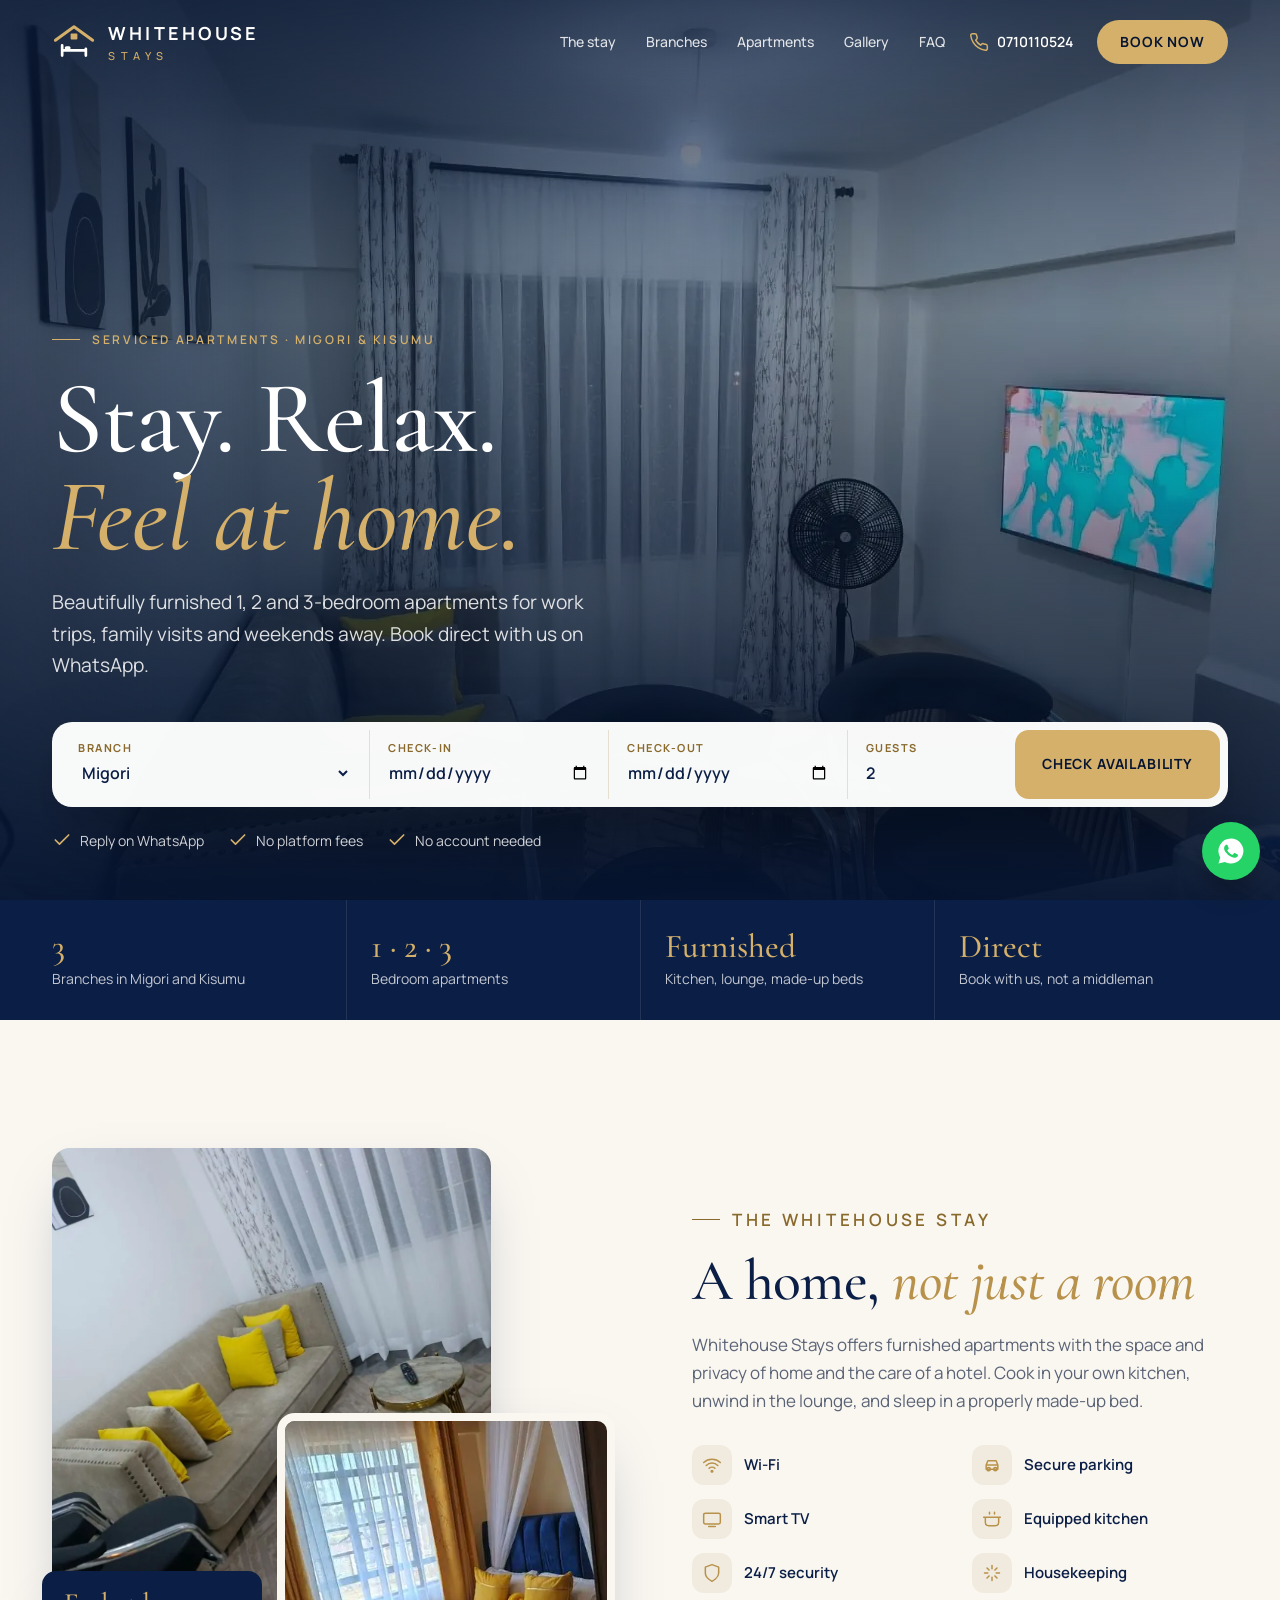
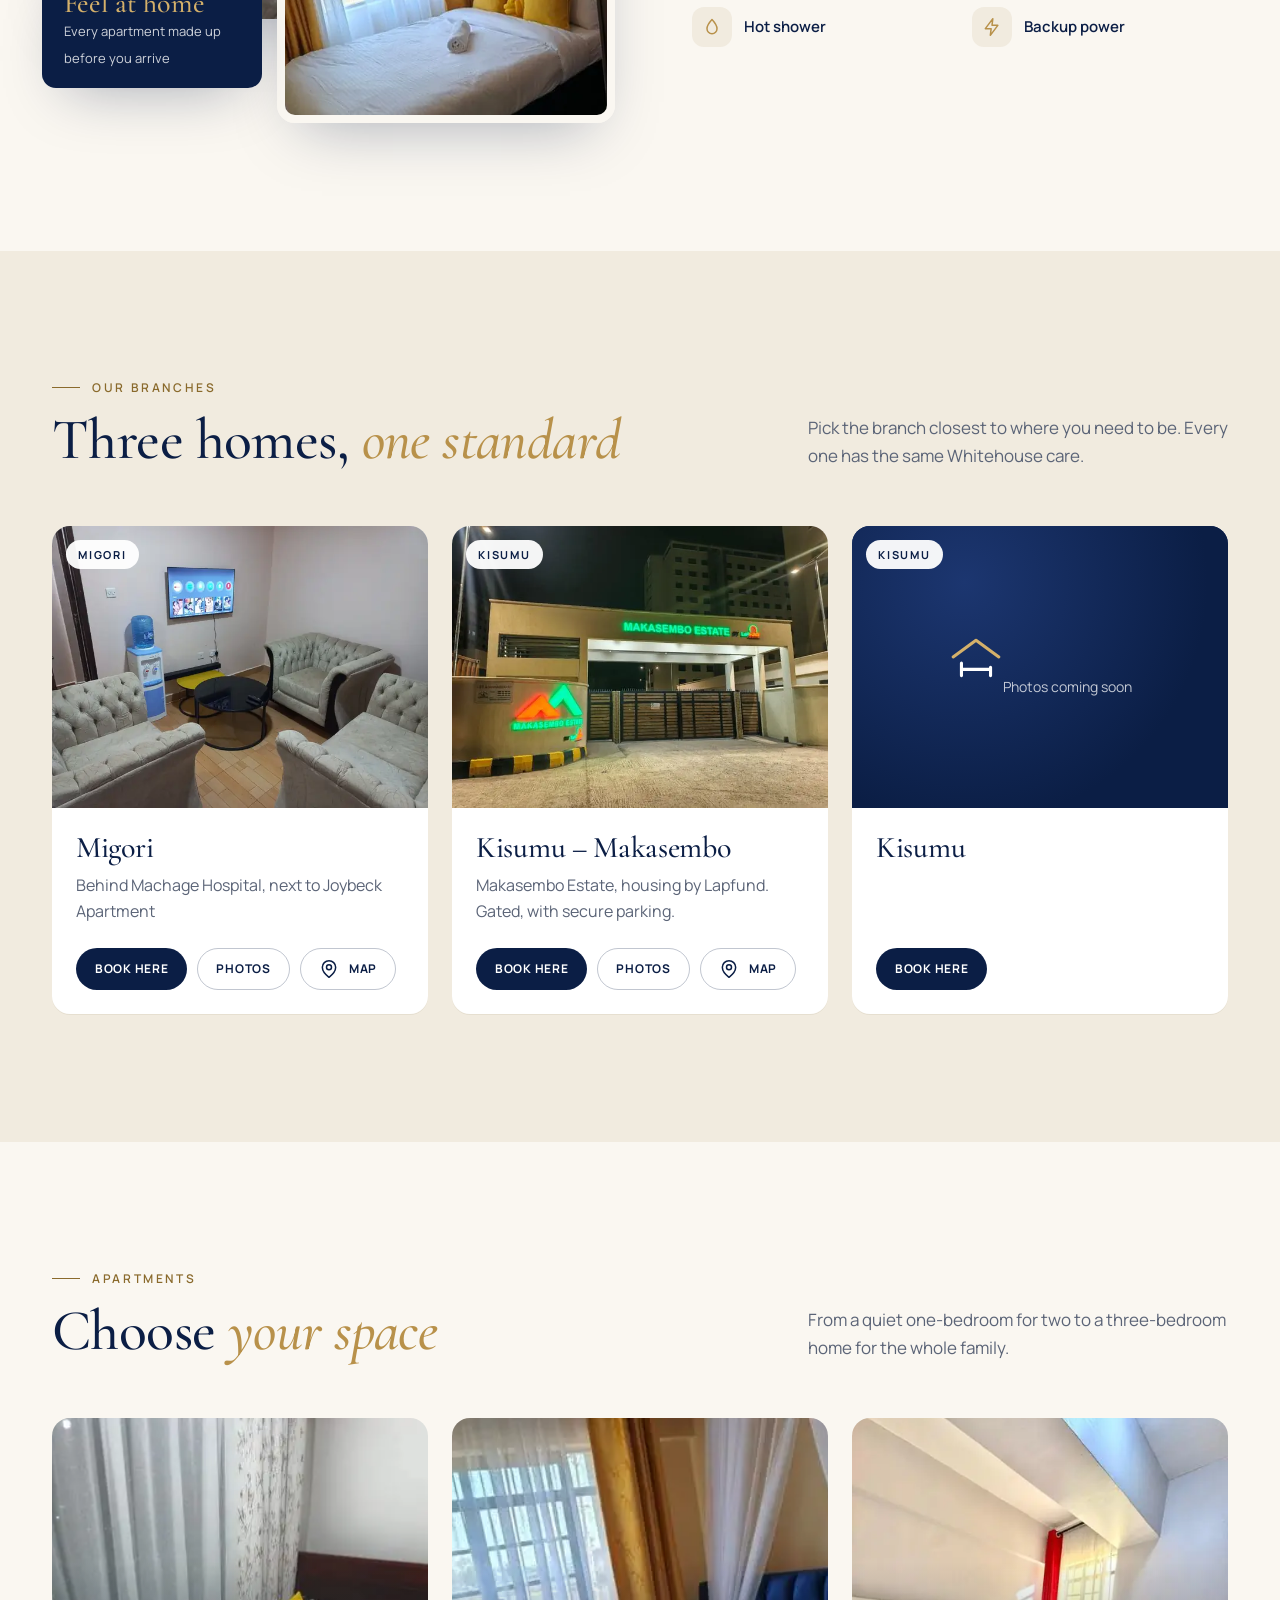
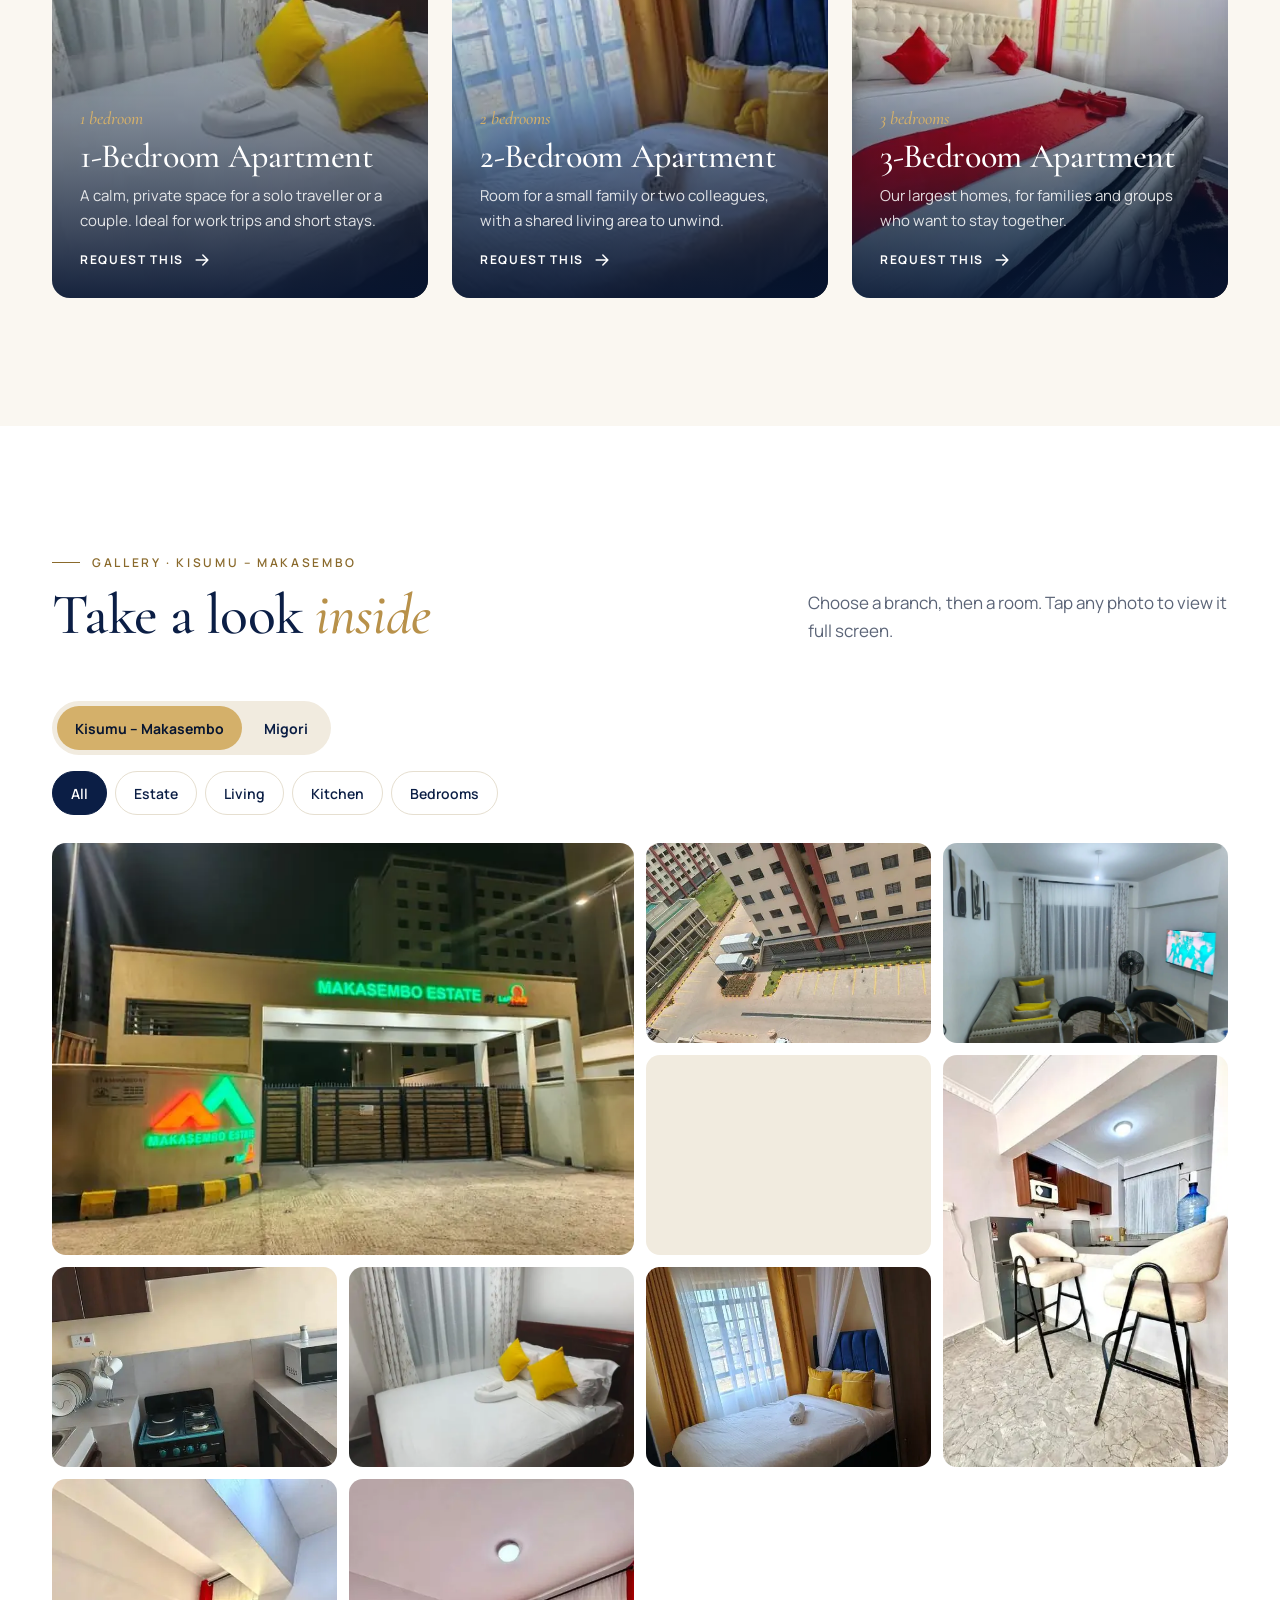
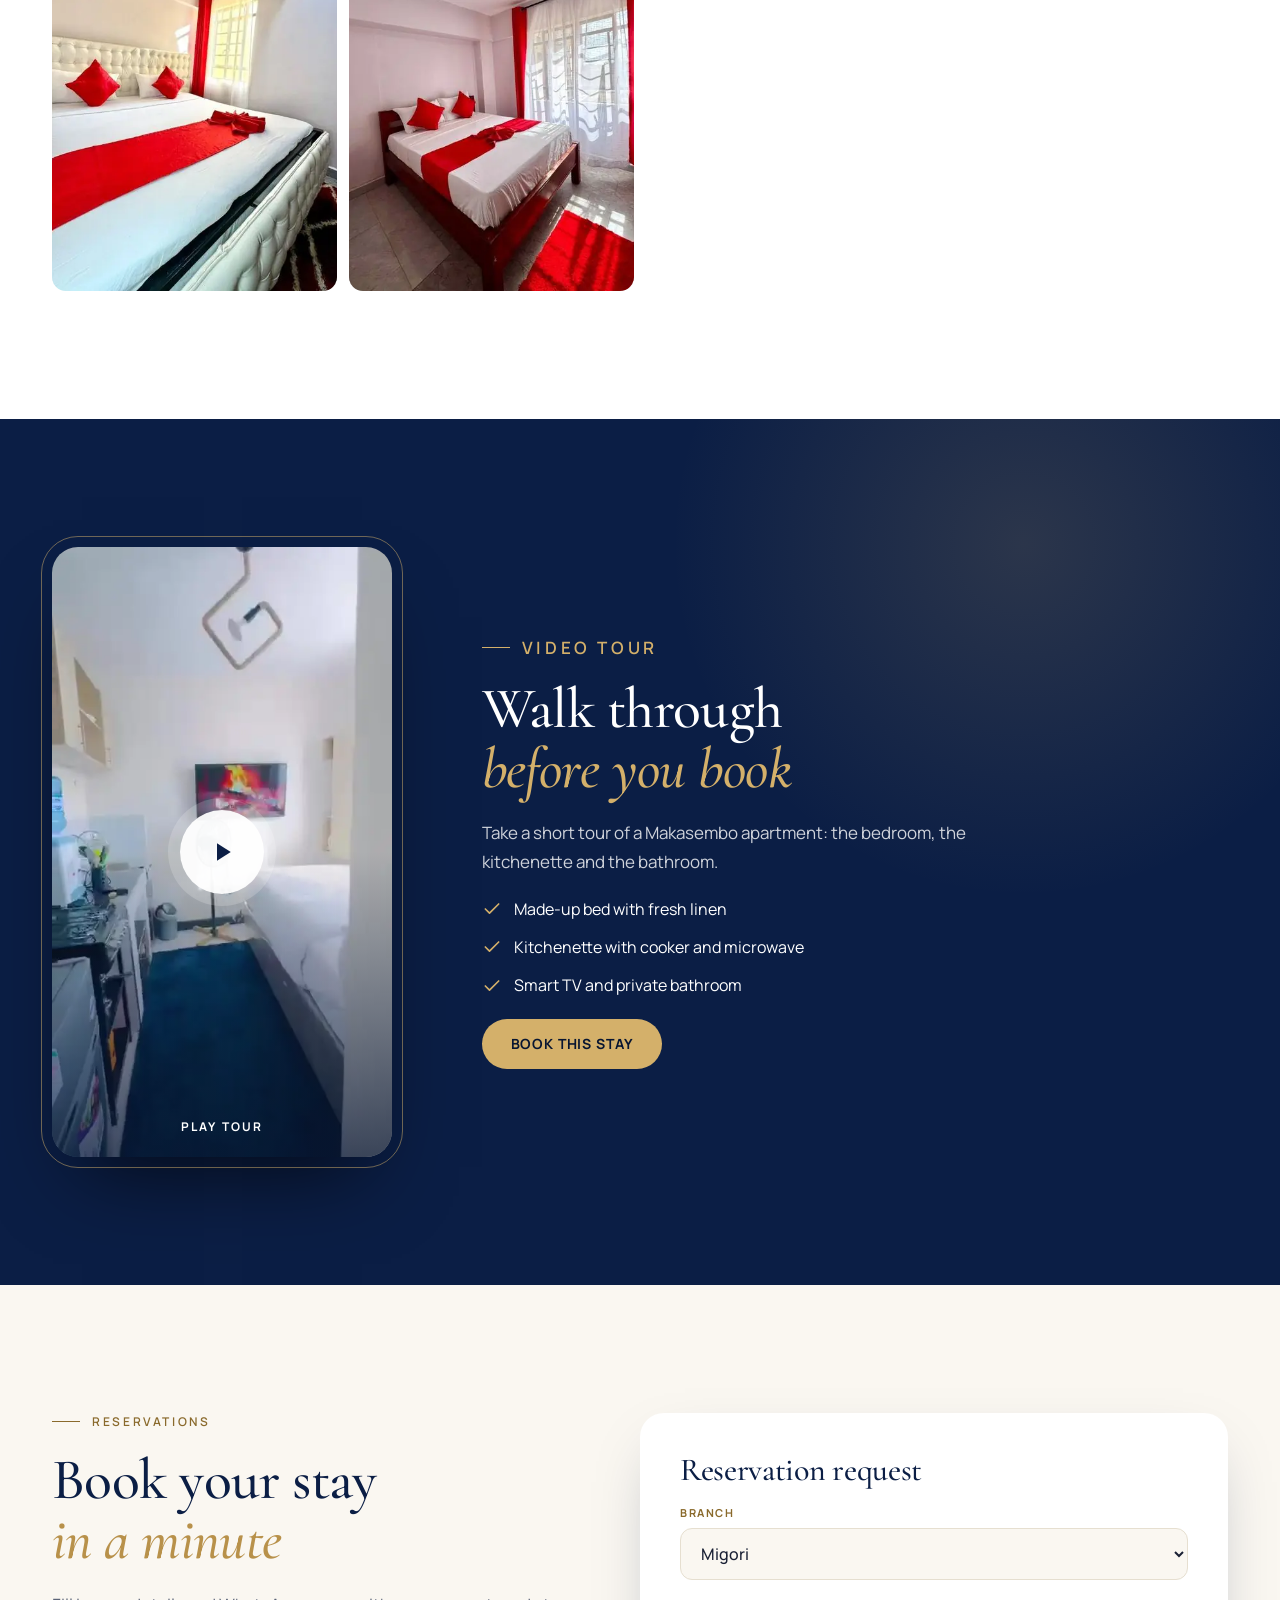
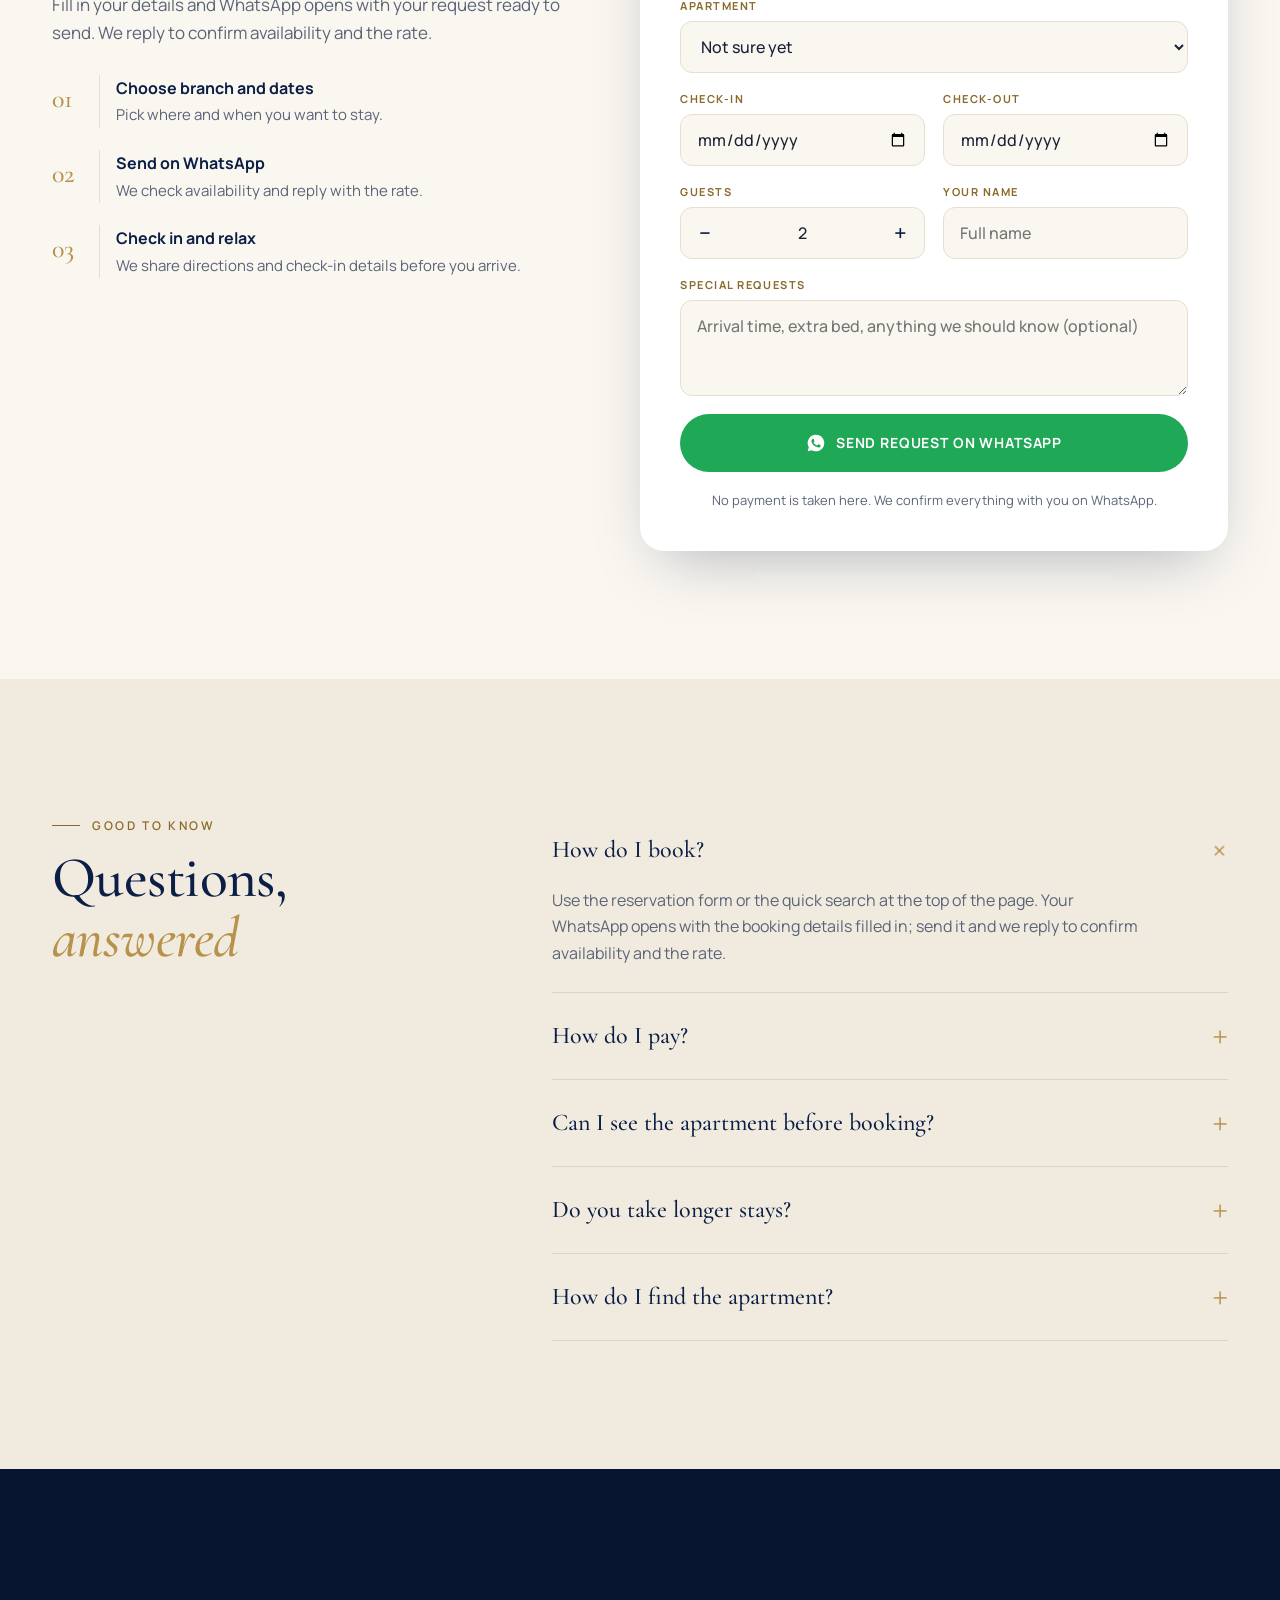
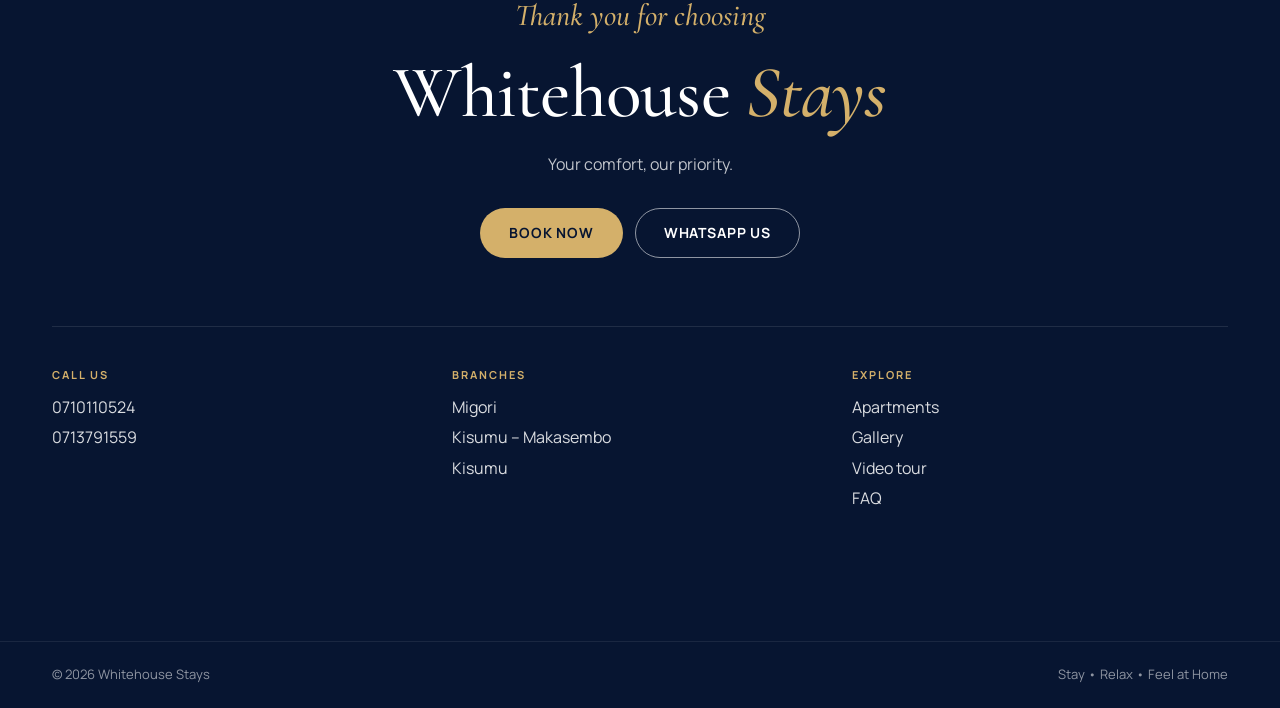
==== commit 346e9fed: "Add Migori branch photos and per-branch gallery - 16 Migori photos (living rooms, bedrooms, kitchens" ====
--- a/index.html
+++ b/index.html
@@ -164,6 +164,9 @@
 
 /* gallery */
 .gallery-sec{background:#fff}
+.btabs{display:inline-flex;flex-wrap:wrap;gap:4px;padding:5px;border-radius:999px;background:var(--sand);margin-bottom:16px}
+.btabs .tab{border:0;font-weight:700}
+.btabs .tab[aria-pressed=true]{background:var(--gold);color:var(--night)}
 .tabs{display:flex;flex-wrap:wrap;gap:8px;margin-bottom:28px}
 .tab{border:1px solid var(--line);background:transparent;color:var(--navy);padding:10px 18px;border-radius:999px;font:600 14px var(--sans);cursor:pointer;min-height:44px;transition:all .25s}
 .tab:hover{border-color:var(--navy)}
@@ -360,9 +363,10 @@
 
 <section id="gallery" class="section gallery-sec"><div class="wrap">
   <div class="head rv">
-    <div><p class="eyebrow">Gallery · Kisumu – Makasembo</p><h2 class="title">Take a look <em>inside</em></h2></div>
-    <p class="muted">From the estate gate to the bedrooms. Tap any photo to view it full screen.</p>
-  </div>
+    <div><p class="eyebrow" id="galLabel">Gallery</p><h2 class="title">Take a look <em>inside</em></h2></div>
+    <p class="muted">Choose a branch, then a room. Tap any photo to view it full screen.</p>
+  </div>
+  <div class="btabs" id="branchTabs" role="toolbar" aria-label="Choose a branch"></div>
   <div class="tabs" id="tabs" role="toolbar" aria-label="Filter photos"></div>
   <div class="gal" id="gal"></div>
 </div></section>
@@ -454,39 +458,61 @@
   whatsapp: "254710110524",
   branches: [
     { id: "migori", name: "Migori", town: "Migori", landmark: "Behind Machage Hospital, next to Joybeck Apartment",
-      map: "https://maps.google.com/?q=-1.088933,34.462582", photo: "" },
+      map: "https://maps.google.com/?q=-1.088933,34.462582", photo: "migori/01-living-room", gallery: true },
     { id: "makasembo", name: "Kisumu – Makasembo", town: "Kisumu", landmark: "Makasembo Estate, housing by Lapfund. Gated, with secure parking.",
-      map: "https://maps.app.goo.gl/STuGwUYXdtNdMMXo9", photo: "01-estate-entrance", gallery: true },
+      map: "https://maps.app.goo.gl/STuGwUYXdtNdMMXo9", photo: "makasembo/01-estate-entrance", gallery: true },
     { id: "kisumu", name: "Kisumu", town: "Kisumu", landmark: "", map: "", photo: "" }
   ],
   /* Add a price like price: "From Ksh 3,500 / night" and it shows on the card. Empty means no price shown. */
   apartments: [
-    { beds: 1, name: "1-Bedroom Apartment", photo: "07-bedroom", price: "", blurb: "A calm, private space for a solo traveller or a couple. Ideal for work trips and short stays." },
-    { beds: 2, name: "2-Bedroom Apartment", photo: "08-bedroom-blue", price: "", blurb: "Room for a small family or two colleagues, with a shared living area to unwind." },
-    { beds: 3, name: "3-Bedroom Apartment", photo: "09-bedroom-king", price: "", blurb: "Our largest homes, for families and groups who want to stay together." }
+    { beds: 1, name: "1-Bedroom Apartment", photo: "makasembo/07-bedroom", price: "", blurb: "A calm, private space for a solo traveller or a couple. Ideal for work trips and short stays." },
+    { beds: 2, name: "2-Bedroom Apartment", photo: "makasembo/08-bedroom-blue", price: "", blurb: "Room for a small family or two colleagues, with a shared living area to unwind." },
+    { beds: 3, name: "3-Bedroom Apartment", photo: "makasembo/09-bedroom-king", price: "", blurb: "Our largest homes, for families and groups who want to stay together." }
   ],
   amenities: [
     ["wifi", "Wi-Fi"], ["car", "Secure parking"], ["tv", "Smart TV"], ["pot", "Equipped kitchen"],
     ["shield", "24/7 security"], ["spark", "Housekeeping"], ["drop", "Hot shower"], ["bolt", "Backup power"]
   ],
-  /* Kisumu – Makasembo photos, in tour order. cat = gallery filter. sw/fw = small and full image widths. */
-  gallery: [
-    { f: "01-estate-entrance", c: "Makasembo Estate entrance", cat: "Estate", sw: 640, fw: 1280, w: 4, h: 3 },
-    { f: "02-grounds-parking", c: "Estate grounds and parking", cat: "Estate", sw: 640, fw: 1280, w: 16, h: 9.5 },
-    { f: "03-living-room", c: "Living room", cat: "Living", sw: 640, fw: 1280, w: 4, h: 3 },
-    { f: "04-lounge", c: "Lounge", cat: "Living", sw: 640, fw: 1280, w: 4, h: 3 },
-    { f: "05-kitchen-bar", c: "Kitchen and breakfast bar", cat: "Kitchen", sw: 480, fw: 960, w: 3, h: 4 },
-    { f: "06-kitchen", c: "Kitchen", cat: "Kitchen", sw: 640, fw: 951, w: 16, h: 9.2 },
-    { f: "07-bedroom", c: "Bedroom", cat: "Bedrooms", sw: 640, fw: 1280, w: 4, h: 3 },
-    { f: "08-bedroom-blue", c: "Bedroom", cat: "Bedrooms", sw: 640, fw: 1141, w: 16, h: 9.7 },
-    { f: "09-bedroom-king", c: "Bedroom", cat: "Bedrooms", sw: 480, fw: 960, w: 3, h: 4 },
-    { f: "10-bedroom-double", c: "Bedroom", cat: "Bedrooms", sw: 480, fw: 960, w: 3, h: 4 }
+  /* Photo galleries, one per branch, in tour order. id must match a branch id. cat = filter button.
+     f = file in images/ (without -sm or extension). sw/fw = small and full widths, w/h = shape. */
+  galleries: [
+    { id: "makasembo", photos: [
+      { f: "makasembo/01-estate-entrance", c: "Makasembo Estate entrance", cat: "Estate", sw: 640, fw: 1280, w: 4, h: 3 },
+      { f: "makasembo/02-grounds-parking", c: "Estate grounds and parking", cat: "Estate", sw: 640, fw: 1280, w: 16, h: 9.5 },
+      { f: "makasembo/03-living-room", c: "Living room", cat: "Living", sw: 640, fw: 1280, w: 4, h: 3 },
+      { f: "makasembo/04-lounge", c: "Lounge", cat: "Living", sw: 640, fw: 1280, w: 4, h: 3 },
+      { f: "makasembo/05-kitchen-bar", c: "Kitchen and breakfast bar", cat: "Kitchen", sw: 480, fw: 960, w: 3, h: 4 },
+      { f: "makasembo/06-kitchen", c: "Kitchen", cat: "Kitchen", sw: 640, fw: 951, w: 16, h: 9.2 },
+      { f: "makasembo/07-bedroom", c: "Bedroom", cat: "Bedrooms", sw: 640, fw: 1280, w: 4, h: 3 },
+      { f: "makasembo/08-bedroom-blue", c: "Bedroom", cat: "Bedrooms", sw: 640, fw: 1141, w: 16, h: 9.7 },
+      { f: "makasembo/09-bedroom-king", c: "Bedroom", cat: "Bedrooms", sw: 480, fw: 960, w: 3, h: 4 },
+      { f: "makasembo/10-bedroom-double", c: "Bedroom", cat: "Bedrooms", sw: 480, fw: 960, w: 3, h: 4 }
+  
+    ] },
+    { id: "migori", photos: [
+      { f: "migori/01-living-room", c: "Living room", cat: "Living", sw: 640, fw: 1280, w: 12.8, h: 9.6 },
+      { f: "migori/02-lounge-blue", c: "Lounge", cat: "Living", sw: 640, fw: 1280, w: 12.8, h: 9.6 },
+      { f: "migori/03-lounge-beige", c: "Lounge", cat: "Living", sw: 640, fw: 1040, w: 10.4, h: 7.8 },
+      { f: "migori/04-sitting-room", c: "Sitting room", cat: "Living", sw: 640, fw: 1040, w: 10.4, h: 7.8 },
+      { f: "migori/05-bedroom-blue", c: "Bedroom", cat: "Bedrooms", sw: 640, fw: 1280, w: 12.8, h: 9.6 },
+      { f: "migori/06-bedroom-maroon", c: "Bedroom", cat: "Bedrooms", sw: 640, fw: 1280, w: 12.8, h: 9.6 },
+      { f: "migori/07-bedroom-beige", c: "Bedroom", cat: "Bedrooms", sw: 640, fw: 1280, w: 12.8, h: 9.6 },
+      { f: "migori/08-bedroom-rose", c: "Bedroom", cat: "Bedrooms", sw: 480, fw: 780, w: 7.8, h: 10.4 },
+      { f: "migori/09-bed-linen", c: "Fresh linen and towels", cat: "Bedrooms", sw: 640, fw: 1040, w: 10.4, h: 7.8 },
+      { f: "migori/10-kitchen-marble", c: "Kitchen", cat: "Kitchen", sw: 640, fw: 1280, w: 12.8, h: 9.6 },
+      { f: "migori/11-kitchenette", c: "Kitchenette", cat: "Kitchen", sw: 640, fw: 1280, w: 12.8, h: 9.6 },
+      { f: "migori/12-gas-hob", c: "Gas cooker", cat: "Kitchen", sw: 640, fw: 1040, w: 10.4, h: 7.8 },
+      { f: "migori/13-kitchen-cooker", c: "Kitchen with oven", cat: "Kitchen", sw: 480, fw: 960, w: 9.6, h: 12.8 },
+      { f: "migori/14-bathroom", c: "Bathroom", cat: "Bathroom", sw: 640, fw: 1280, w: 12.8, h: 8.54 },
+      { f: "migori/15-washroom", c: "Washroom", cat: "Bathroom", sw: 480, fw: 960, w: 9.6, h: 12.8 },
+      { f: "migori/16-compound", c: "Gated compound", cat: "Compound", sw: 480, fw: 960, w: 9.6, h: 12.8 }
+    ] }
   ],
   video: { src: "images/makasembo/apartment-tour.mp4", poster: "images/makasembo/apartment-tour-poster" },
   faq: [
     ["How do I book?", "Use the reservation form or the quick search at the top of the page. Your WhatsApp opens with the booking details filled in; send it and we reply to confirm availability and the rate."],
     ["How do I pay?", "We confirm the total and how to pay when we reply on WhatsApp. There are no platform or booking fees when you book direct."],
-    ["Can I see the apartment before booking?", "Yes. Browse the photo gallery and the video tour above, or call us and we will answer any questions about the apartment and the area."],
+    ["Can I see the apartment before booking?", "Yes. Browse the Migori and Makasembo photo galleries and the video tour above, or call us and we will answer any questions about the apartment and the area."],
     ["Do you take longer stays?", "Yes. Tell us your dates on WhatsApp and we will get back to you about weekly and monthly stays."],
     ["How do I find the apartment?", "Each branch card has a Map button that opens Google Maps. We also share directions and check-in details before you arrive."]
   ]
@@ -495,7 +521,7 @@
 
 const $ = s => document.querySelector(s);
 const esc = s => String(s).replace(/[&<>"']/g, c => ({ "&": "&amp;", "<": "&lt;", ">": "&gt;", '"': "&quot;", "'": "&#39;" }[c]));
-const IMG = "images/makasembo/";
+const IMG = "images/";
 const wa = t => `https://wa.me/${CONFIG.whatsapp}?text=${encodeURIComponent(t)}`;
 const tel = p => `tel:${p.replace(/\s+/g, "")}`;
 const svg = d => `<svg class="ico" viewBox="0 0 24 24" fill="none" stroke="currentColor" stroke-width="1.8" stroke-linecap="round" stroke-linejoin="round" aria-hidden="true">${d}</svg>`;
@@ -515,7 +541,8 @@
 const pic = (f, alt, { sizes = "100vw", sw = 640, fw = 1280, w = 4, h = 3 } = {}) =>
   `<picture><source type="image/webp" srcset="${IMG}${f}-sm.webp ${sw}w, ${IMG}${f}.webp ${fw}w" sizes="${sizes}">` +
   `<img src="${IMG}${f}-sm.jpg" srcset="${IMG}${f}-sm.jpg ${sw}w, ${IMG}${f}.jpg ${fw}w" sizes="${sizes}" alt="${esc(alt)}" width="${Math.round(w * 100)}" height="${Math.round(h * 100)}" loading="lazy" decoding="async"></picture>`;
-const G = Object.fromEntries(CONFIG.gallery.map(p => [p.f, p]));
+const G = Object.fromEntries(CONFIG.galleries.flatMap(g => g.photos).map(p => [p.f, p]));
+const bname = id => (CONFIG.branches.find(b => b.id === id) || {}).name || id;
 const picOf = (f, alt, sizes) => { const p = G[f] || {}; return pic(f, alt, { sizes, sw: p.sw, fw: p.fw, w: p.w, h: p.h }); };
 
 /* contact details */
@@ -540,7 +567,7 @@
       ${b.landmark ? `<p class="muted">${esc(b.landmark)}</p>` : ""}
       <div class="acts">
         <a class="btn btn-navy" href="#book" data-branch="${b.id}">Book here</a>
-        ${b.gallery ? `<a class="btn btn-line" href="#gallery">Photos</a>` : ""}
+        ${b.gallery ? `<a class="btn btn-line" href="#gallery" data-gal="${b.id}">Photos</a>` : ""}
         ${b.map ? `<a class="btn btn-line" href="${b.map}" target="_blank" rel="noopener">${svg(ICONS.pin)}Map</a>` : ""}
       </div>
     </div>
@@ -559,23 +586,29 @@
     </div>
   </a>`).join("");
 
-/* gallery with filters */
-const cats = ["All", ...new Set(CONFIG.gallery.map(p => p.cat))];
-let shown = CONFIG.gallery;
-$("#tabs").innerHTML = cats.map((c, i) => `<button class="tab" type="button" aria-pressed="${i === 0}" data-cat="${c}">${c}</button>`).join("");
-const drawGallery = cat => {
-  shown = cat === "All" ? CONFIG.gallery : CONFIG.gallery.filter(p => p.cat === cat);
+/* gallery: branch switch + room filters */
+let gal = CONFIG.galleries[0], cat = "All", shown = gal.photos;
+const drawTabs = () => {
+  const cats = ["All", ...new Set(gal.photos.map(p => p.cat))];
+  $("#branchTabs").innerHTML = CONFIG.galleries.map(g => `<button class="tab" type="button" aria-pressed="${g === gal}" data-g="${g.id}">${esc(bname(g.id))}</button>`).join("");
+  $("#tabs").innerHTML = cats.map(c => `<button class="tab" type="button" aria-pressed="${c === cat}" data-cat="${c}">${c}</button>`).join("");
+  $("#galLabel").textContent = `Gallery · ${bname(gal.id)}`;
+};
+const drawGallery = () => {
+  shown = cat === "All" ? gal.photos : gal.photos.filter(p => p.cat === cat);
   $("#gal").innerHTML = shown.map((p, i) => `
     <button class="gi${cat === "All" && i === 0 ? " wide" : p.h > p.w ? " tall" : ""}" type="button" data-i="${i}" aria-label="Open photo: ${esc(p.c)}">
-      ${pic(p.f, p.c + ", Kisumu – Makasembo", { sizes: "(max-width:600px) 50vw, 25vw", sw: p.sw, fw: p.fw, w: p.w, h: p.h })}<span>${esc(p.c)}</span>
+      ${pic(p.f, `${p.c}, ${bname(gal.id)}`, { sizes: "(max-width:600px) 50vw, 25vw", sw: p.sw, fw: p.fw, w: p.w, h: p.h })}<span>${esc(p.c)}</span>
     </button>`).join("");
 };
-drawGallery("All");
+const pickGallery = id => { gal = CONFIG.galleries.find(g => g.id === id) || gal; cat = "All"; drawTabs(); drawGallery(); };
+pickGallery(gal.id);
+$("#branchTabs").addEventListener("click", e => { const t = e.target.closest(".tab"); if (t) pickGallery(t.dataset.g); });
 $("#tabs").addEventListener("click", e => {
   const t = e.target.closest(".tab"); if (!t) return;
-  document.querySelectorAll(".tab").forEach(b => b.setAttribute("aria-pressed", b === t));
-  drawGallery(t.dataset.cat);
+  cat = t.dataset.cat; drawTabs(); drawGallery();
 });
+document.addEventListener("click", e => { const a = e.target.closest("[data-gal]"); if (a) pickGallery(a.dataset.gal); });
 
 /* lightbox */
 const lb = $("#lb"), lbImg = $("#lbImg");
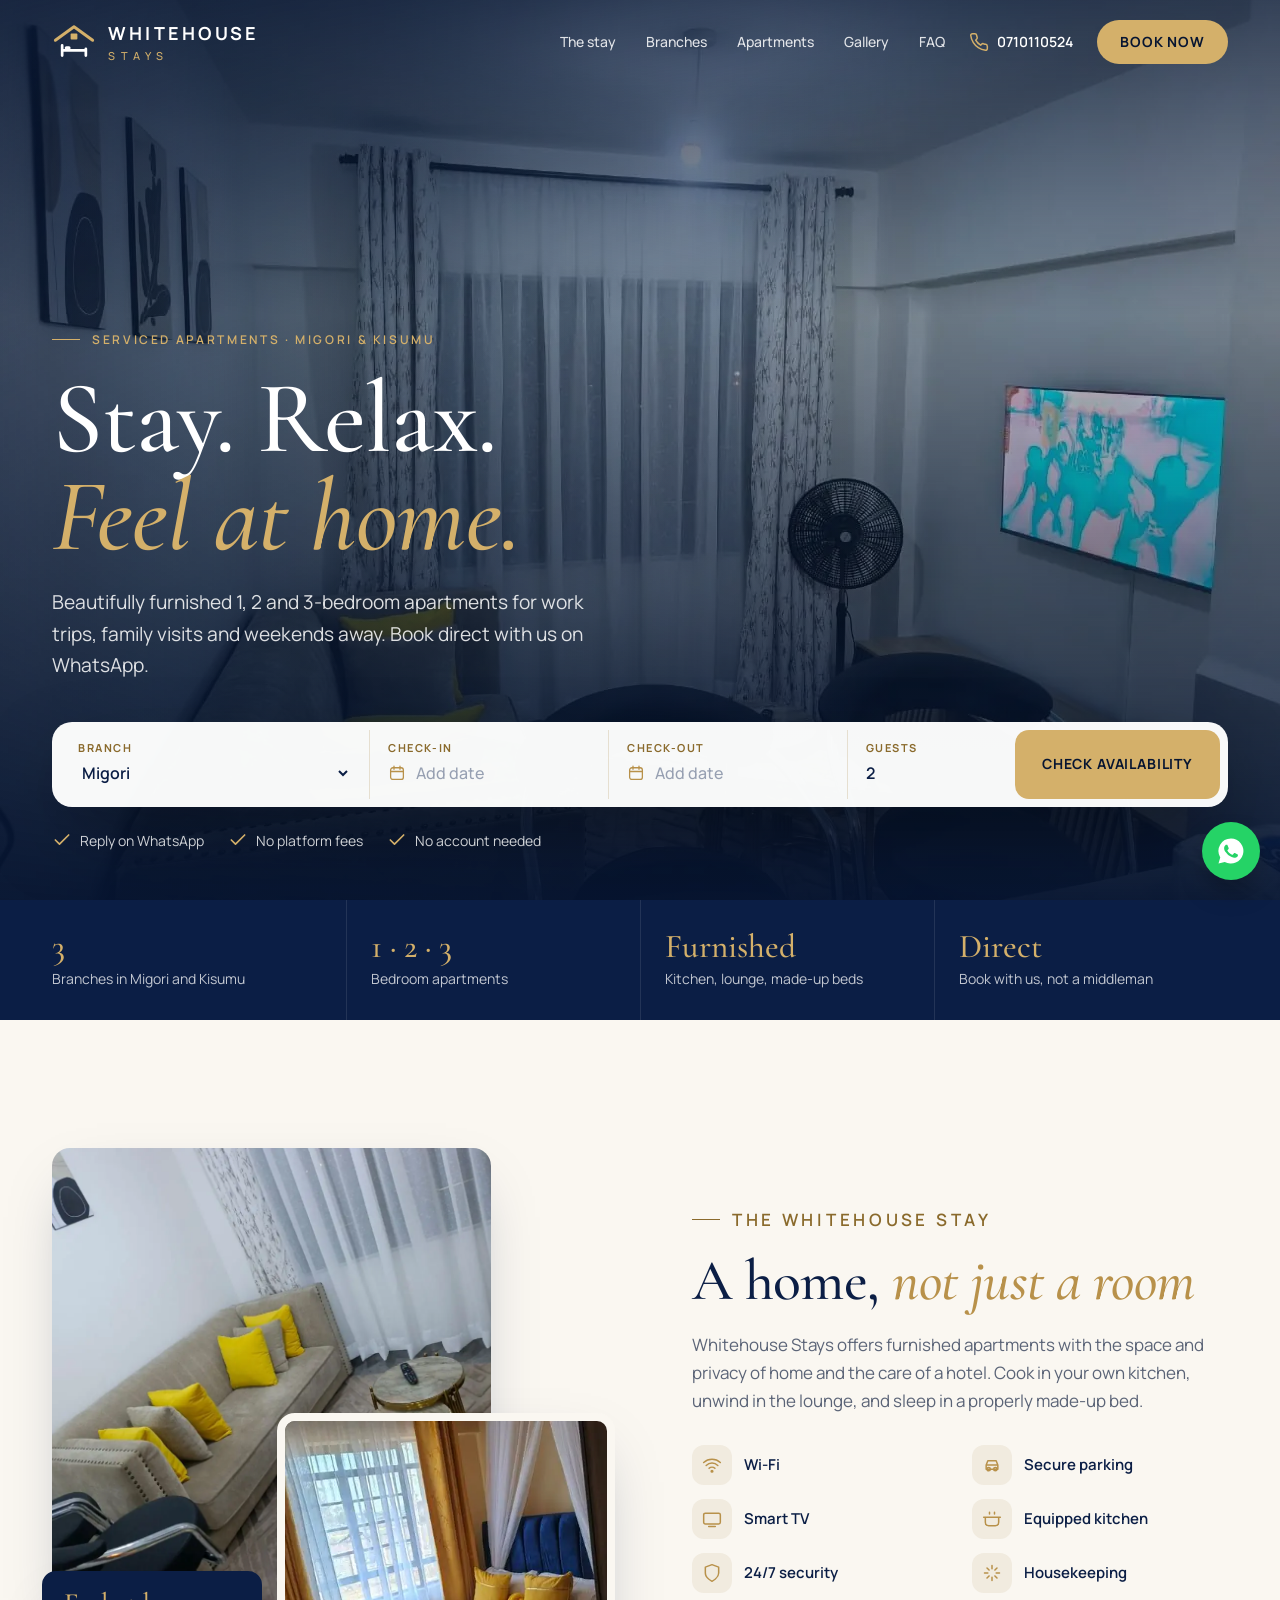
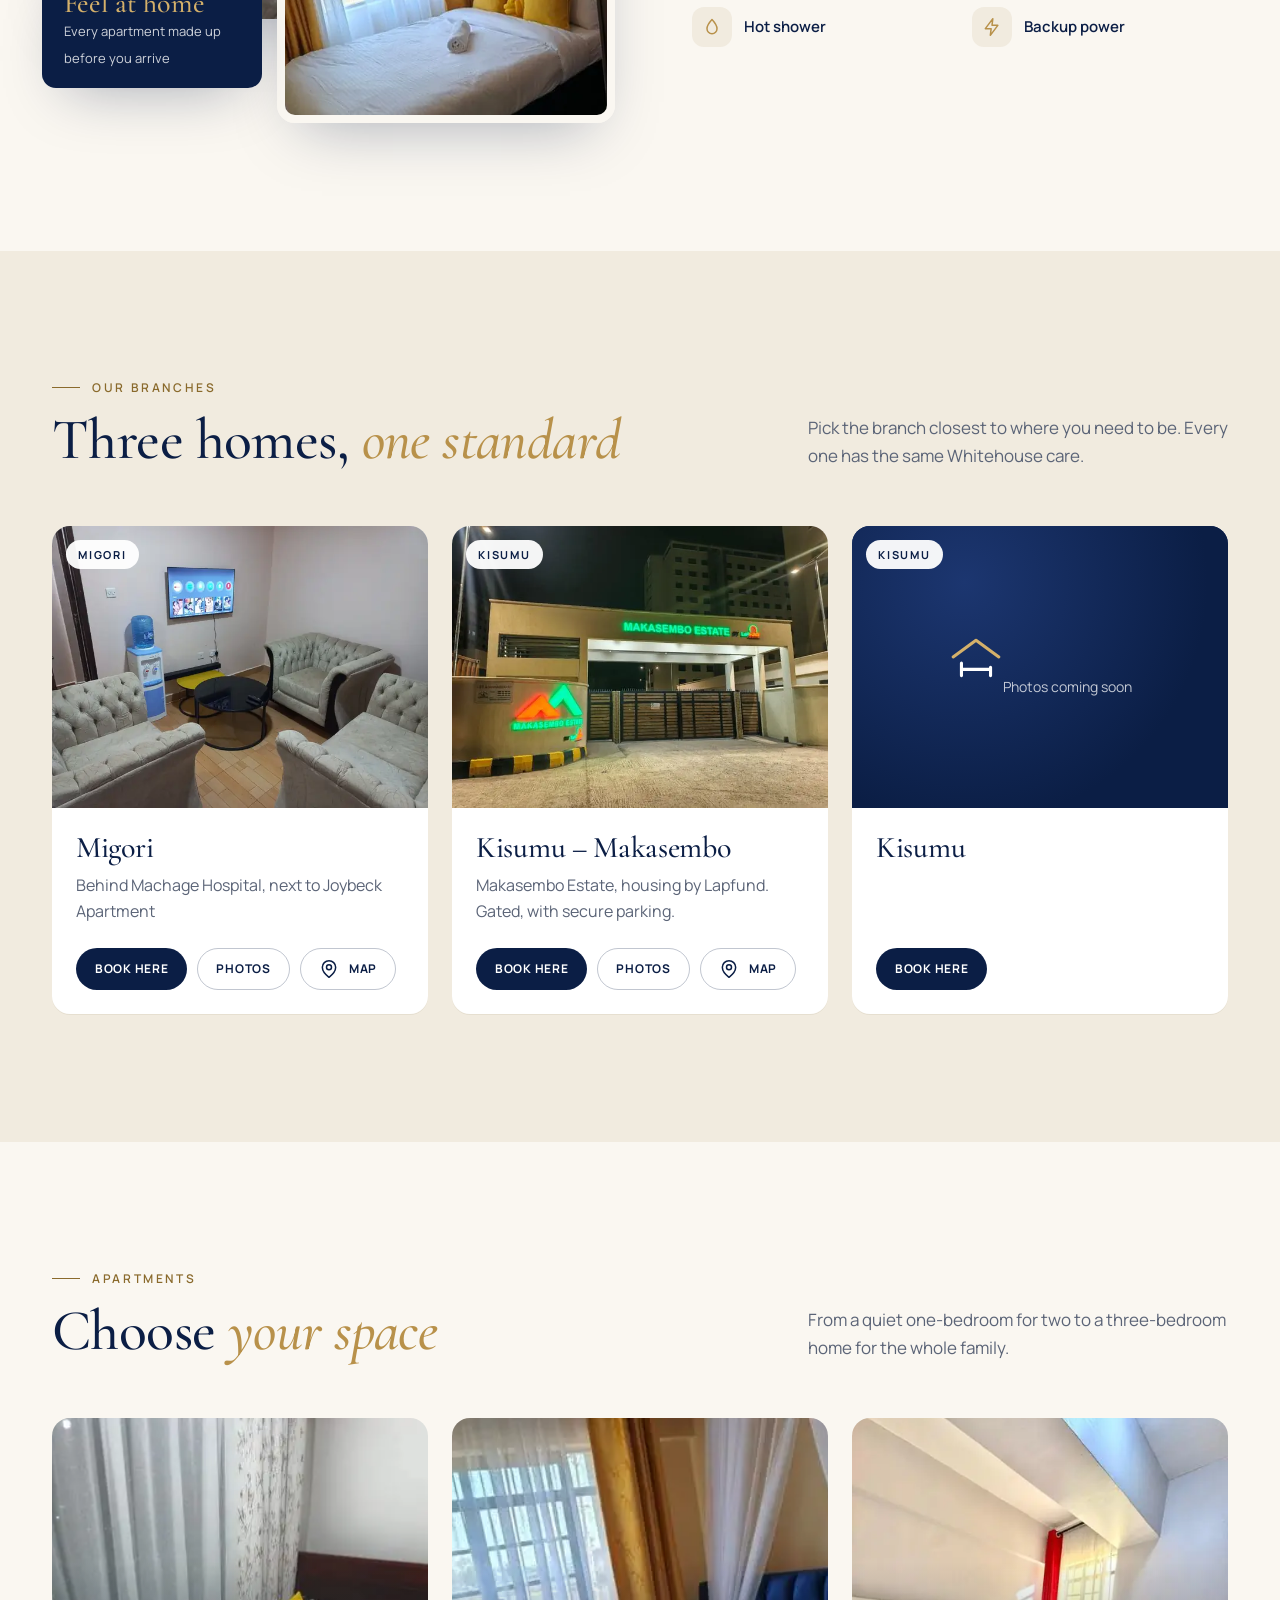
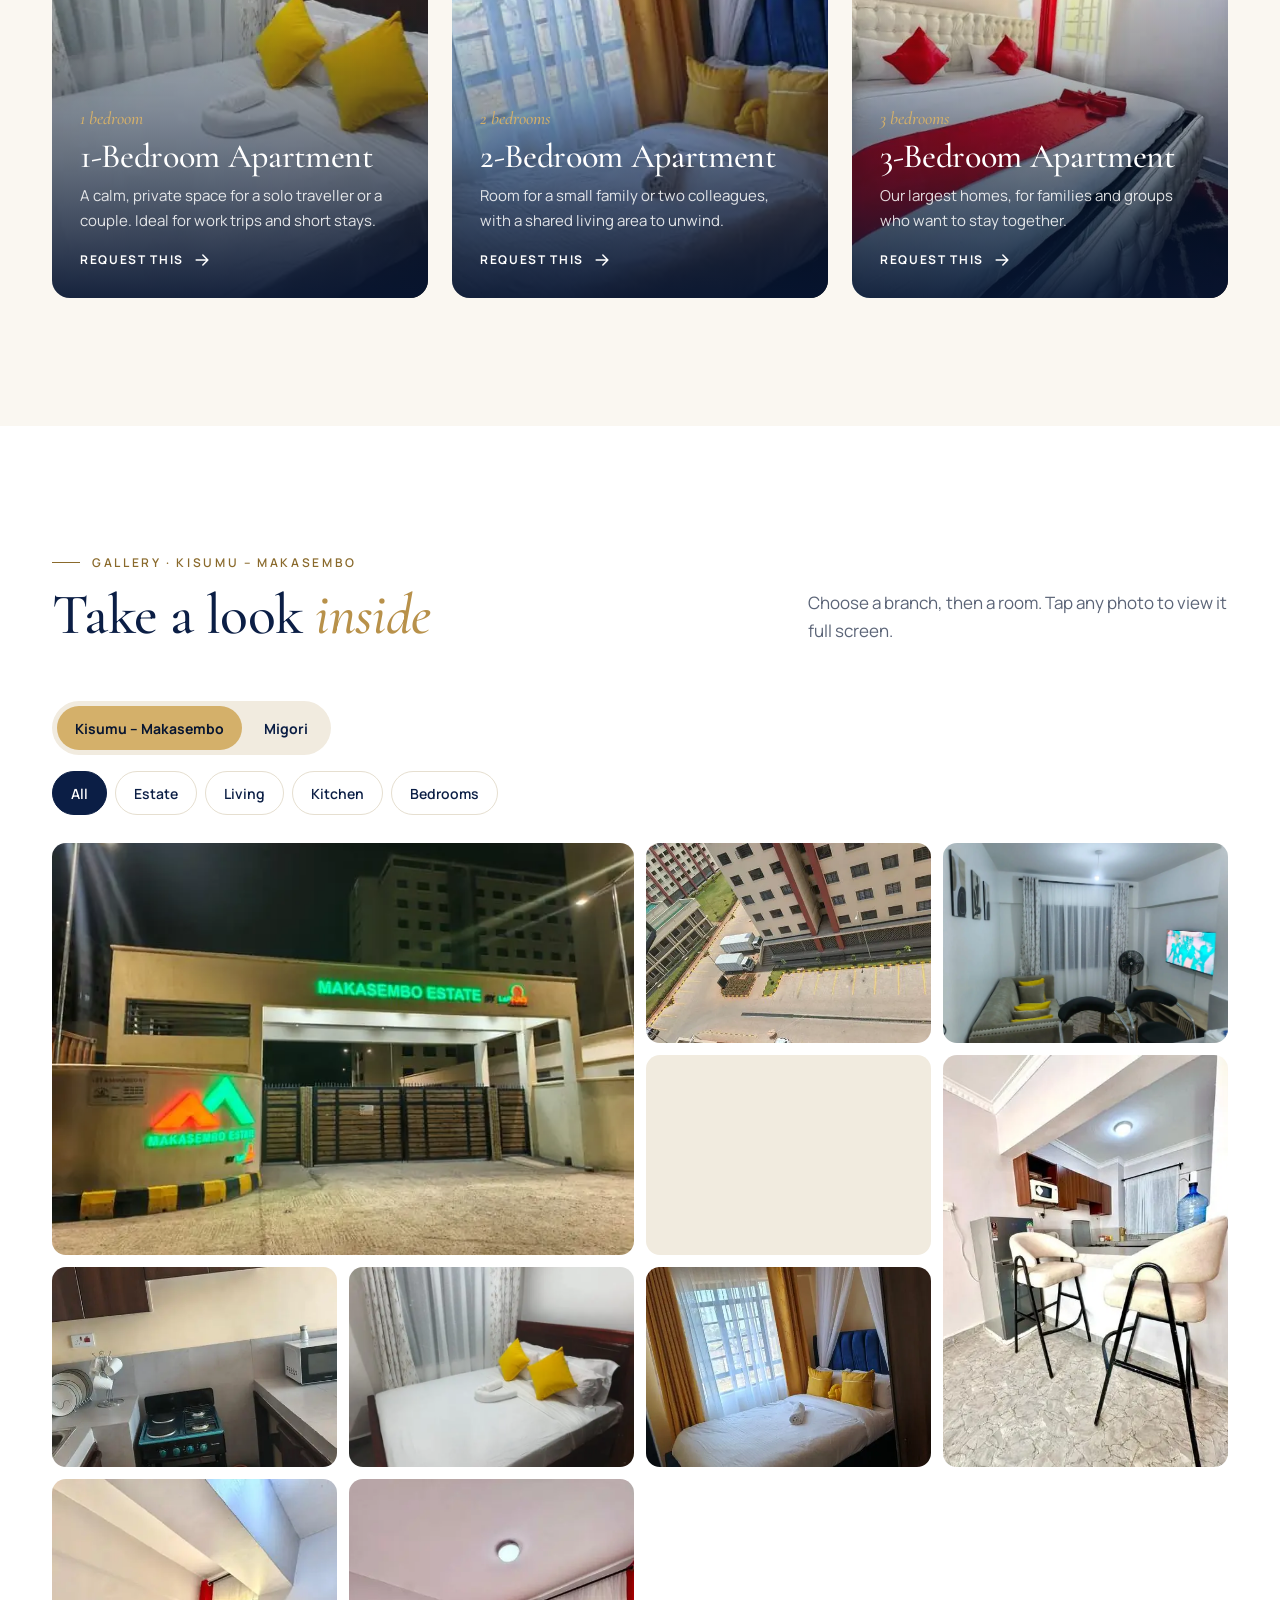
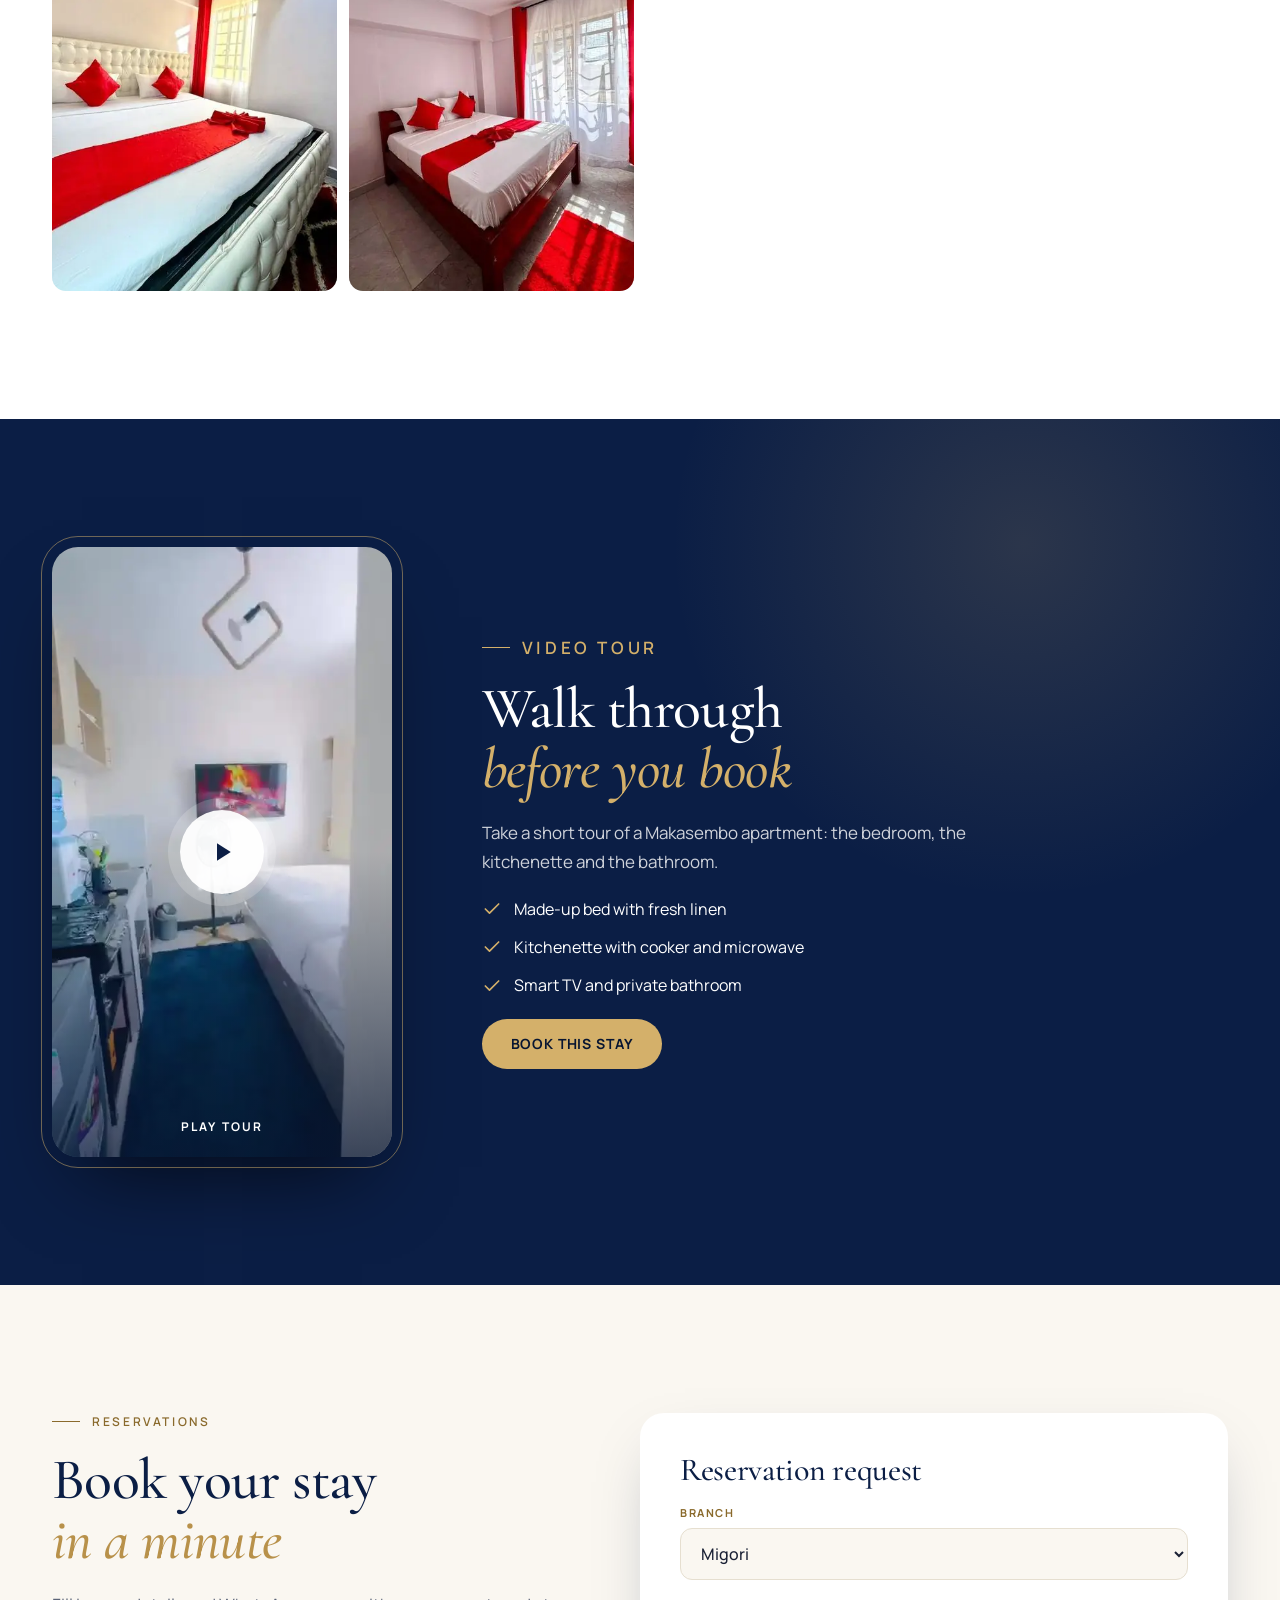
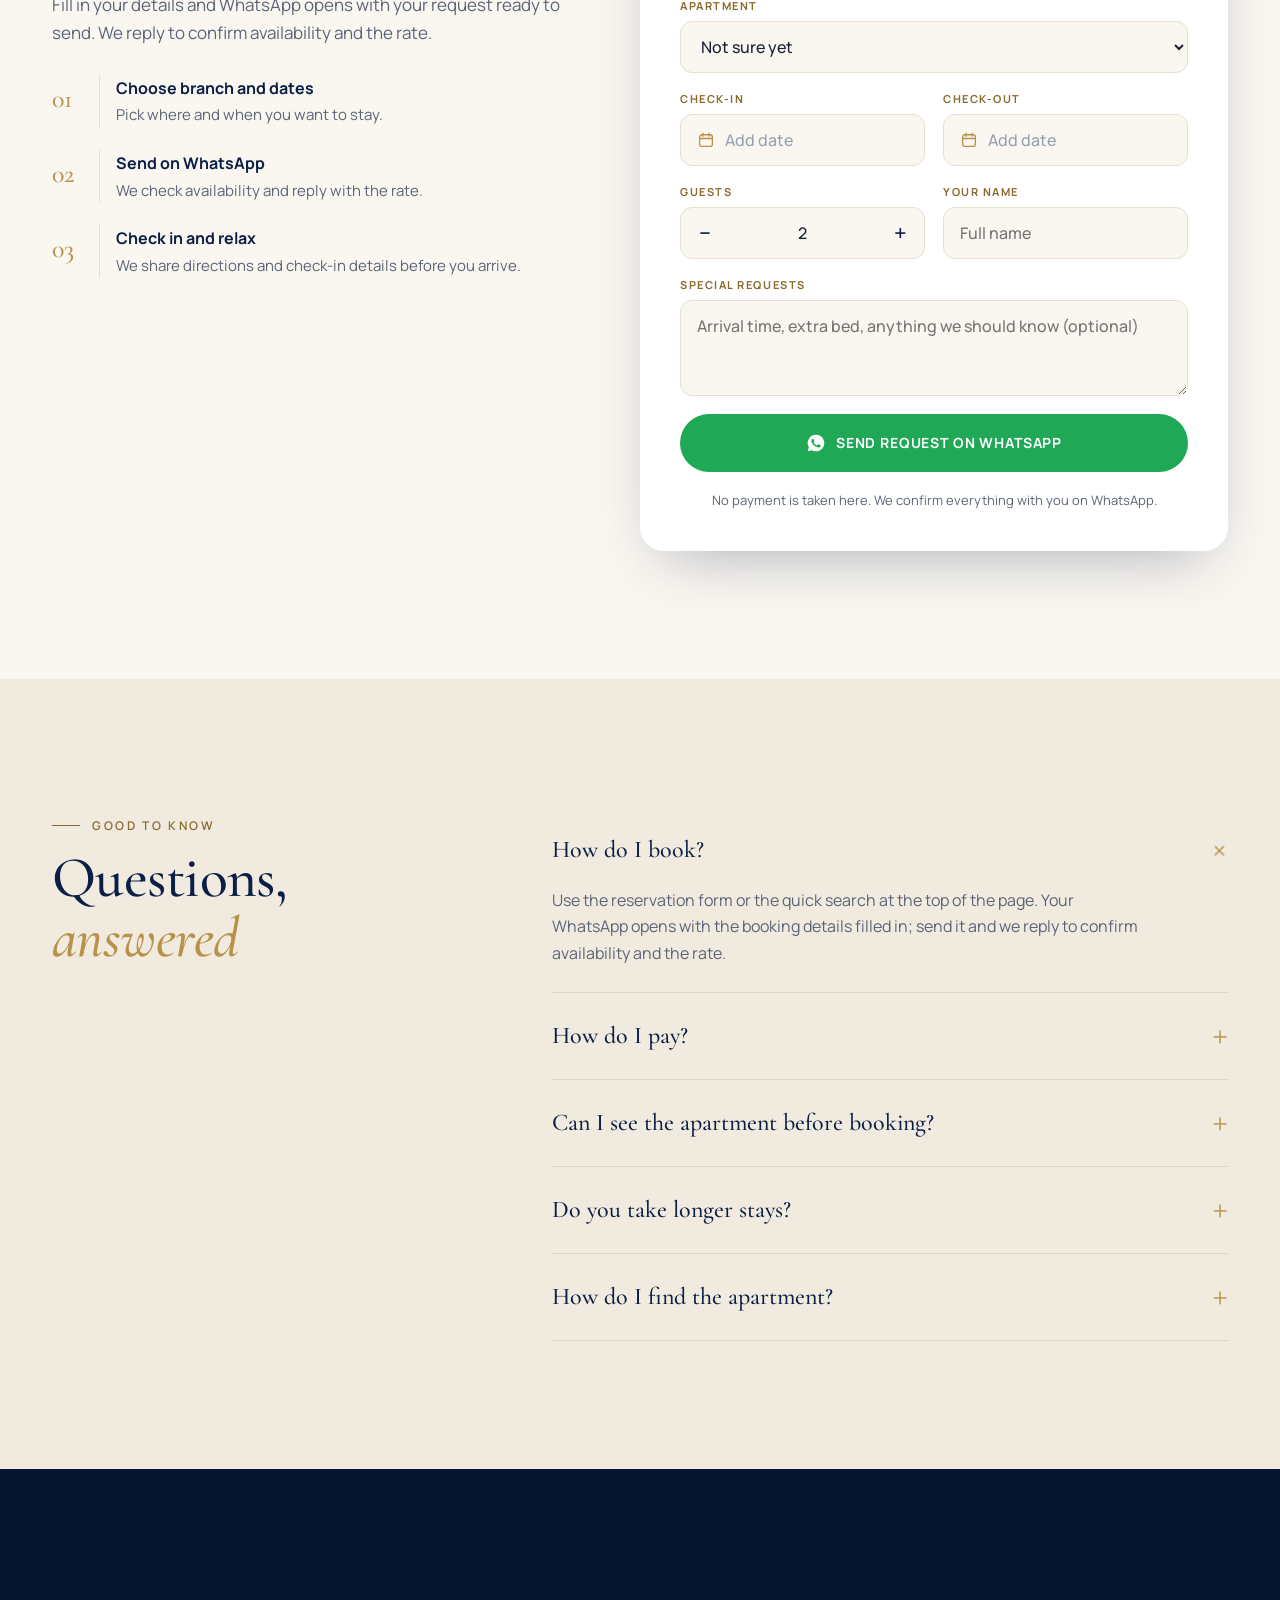
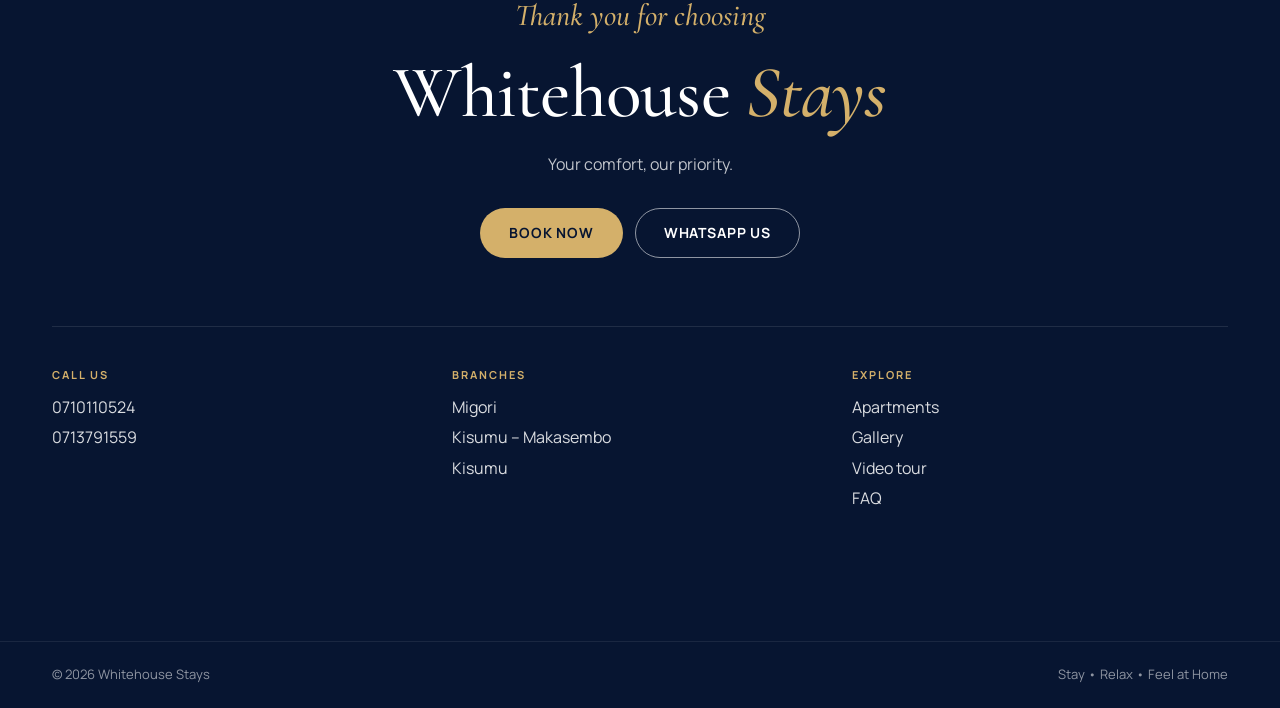
==== commit 8a0e6aa4: "Exquisite date picker (range calendar, bottom sheet on mobile) and stay review pop-up Co-Authored-By" ====
--- a/index.html
+++ b/index.html
@@ -286,6 +286,109 @@
 .rv{opacity:0;transform:translateY(28px);transition:opacity .9s var(--ease),transform .9s var(--ease)}
 .rv.in{opacity:1;transform:none}
 @media(prefers-reduced-motion:reduce){html{scroll-behavior:auto}.rv{opacity:1;transform:none;transition:none}.hero-bg img{animation:none;transform:none}*{transition-duration:.01ms!important;animation-duration:.01ms!important}}
+/* ---- date picker ---- */
+.dbtn{display:flex;align-items:center;gap:10px;width:100%;text-align:left;cursor:pointer;font:600 16px var(--sans);color:var(--navy);background:transparent;border:0;padding:0;min-height:32px;letter-spacing:0;text-transform:none}
+.dbtn svg{width:18px;height:18px;color:var(--gold-2);flex:none;transition:transform .3s var(--ease)}
+.dbtn:hover svg{transform:translateY(-1px) scale(1.08)}
+.dbtn.empty span{color:#97a0b2;font-weight:500}
+.form .dbtn{min-height:52px;padding:0 16px;border:1px solid var(--line);border-radius:12px;background:var(--ivory);font-weight:500;color:var(--ink);transition:border-color .2s,background .2s,box-shadow .2s}
+.form .dbtn:hover{border-color:#cfc4ad}
+.form .dbtn[aria-expanded=true]{background:#fff;border-color:var(--gold-2);box-shadow:0 0 0 4px rgba(212,176,106,.2)}
+.qbar label:has(.dbtn){cursor:pointer;transition:background .25s}
+.qbar label:has(.dbtn[aria-expanded=true]){background:linear-gradient(180deg,rgba(212,176,106,.16),rgba(212,176,106,.04));border-radius:14px}
+.dbtn:focus-visible{outline-offset:6px;border-radius:8px}
+.cal-back{position:fixed;inset:0;z-index:90;background:rgba(7,21,49,.58);backdrop-filter:blur(4px);-webkit-backdrop-filter:blur(4px);opacity:0;transition:opacity .3s}
+.cal-back.on{opacity:1}
+.cal{position:absolute;z-index:100;width:min(700px,calc(100vw - 24px));color:#fff;border-radius:24px;padding:22px 30px 22px;background:radial-gradient(120% 80% at 0% 0%,#18306a 0%,transparent 60%),linear-gradient(180deg,#0f2552,#081a3f);border:1px solid rgba(212,176,106,.38);box-shadow:0 50px 100px -24px rgba(3,10,28,.75),0 0 0 6px rgba(11,30,69,.06),inset 0 1px 0 rgba(255,255,255,.08);opacity:0;transform:translateY(10px) scale(.985);transform-origin:20% 0;transition:opacity .28s var(--ease),transform .38s var(--ease)}
+.cal.on{opacity:1;transform:none}
+.cal::before{content:"";position:absolute;left:34px;right:34px;top:-1px;height:1px;background:linear-gradient(90deg,transparent,var(--gold),transparent)}
+.cal[hidden]{display:none}
+.cal-grab{display:none}
+.cal-top{display:flex;align-items:stretch;gap:10px;margin-bottom:18px}
+.cal-top .sep{align-self:center;color:var(--gold);opacity:.7}
+.seg{flex:1;text-align:left;border:1px solid rgba(255,255,255,.14);background:rgba(255,255,255,.04);color:#fff;border-radius:14px;padding:10px 16px;cursor:pointer;font-family:var(--sans);transition:border-color .25s,background .25s}
+.seg:hover{border-color:rgba(212,176,106,.55)}
+.seg small{display:block;font:700 10px var(--sans);letter-spacing:.2em;text-transform:uppercase;color:rgba(255,255,255,.55)}
+.seg b{display:block;font:500 22px/1.25 var(--serif);color:#fff;margin-top:1px}
+.seg.none b{color:rgba(255,255,255,.4);font-style:italic}
+.seg.on{border-color:var(--gold);background:rgba(212,176,106,.12);box-shadow:0 0 0 3px rgba(212,176,106,.14)}
+.seg.on small{color:var(--gold)}
+.cal-body{position:relative}
+.cal-months{display:grid;grid-template-columns:1fr 1fr;gap:40px}
+.cm-t{font:500 27px/1 var(--serif);color:#fff;text-align:center;height:44px;display:flex;align-items:center;justify-content:center;gap:9px;margin:0;letter-spacing:0}
+.cm-t small{font:700 11px var(--sans);letter-spacing:.2em;color:var(--gold)}
+.cm-w,.cm-g{display:grid;grid-template-columns:repeat(7,1fr)}
+.cm-w span{text-align:center;font:700 10.5px var(--sans);letter-spacing:.14em;text-transform:uppercase;color:rgba(212,176,106,.75);padding:8px 0 10px}
+.d{position:relative;height:42px;padding:0;border:0;background:transparent;color:#fff;font:600 14.5px var(--sans);cursor:pointer;display:block}
+.d i{position:absolute;inset:0;margin:auto;width:38px;height:38px;border-radius:50%;display:grid;place-items:center;font-style:normal;transition:background .2s,color .2s,box-shadow .2s,transform .25s var(--ease)}
+.d.x{pointer-events:none}
+.d:not(:disabled):not(.m):hover i{box-shadow:inset 0 0 0 1px var(--gold);transform:scale(1.06)}
+.d:disabled{color:rgba(255,255,255,.22);cursor:not-allowed;text-decoration:line-through;text-decoration-color:rgba(255,255,255,.12)}
+.d.t i{box-shadow:inset 0 0 0 1px rgba(255,255,255,.35)}
+.d.t:not(.m) i::after{content:"";position:absolute;bottom:5px;width:4px;height:4px;border-radius:50%;background:var(--gold)}
+.d.r,.d.h{background:rgba(212,176,106,.16)}
+.d.s{background:linear-gradient(90deg,transparent 50%,rgba(212,176,106,.16) 50%)}
+.d.e{background:linear-gradient(270deg,transparent 50%,rgba(212,176,106,.16) 50%)}
+.d.m i{background:linear-gradient(135deg,#efd49a,#c79c52);color:var(--night);font-weight:800;box-shadow:0 8px 20px -8px rgba(212,176,106,.9),inset 0 1px 0 rgba(255,255,255,.5)}
+.d.m:hover i{transform:scale(1.06)}
+.d:focus-visible{outline:none}.d:focus-visible i{box-shadow:0 0 0 2px var(--night),0 0 0 4px var(--gold)}
+.cal-nav{position:absolute;top:0;z-index:2;width:44px;height:44px;border-radius:50%;border:1px solid rgba(212,176,106,.4);background:rgba(255,255,255,.04);color:var(--gold);display:grid;place-items:center;cursor:pointer;transition:background .25s,border-color .25s,transform .25s var(--ease)}
+.cal-nav.prev{left:0}.cal-nav.next{right:0}
+.cal-nav:hover:not(:disabled){background:var(--gold);color:var(--night);transform:scale(1.05)}
+.cal-nav:disabled{opacity:.25;cursor:default}
+.cal-nav svg{width:18px;height:18px}
+.cal-foot{display:flex;align-items:center;justify-content:space-between;gap:16px;margin-top:16px;padding-top:18px;border-top:1px solid rgba(255,255,255,.1)}
+.cal-sum{display:flex;align-items:baseline;gap:12px;flex-wrap:wrap;color:rgba(255,255,255,.72);font-size:14px;min-height:40px}
+.cal-sum b{font:500 30px/1 var(--serif);color:var(--gold)}
+.cal-sum em{font:italic 500 19px var(--serif);color:rgba(255,255,255,.7)}
+.cal-act{display:flex;align-items:center;gap:8px;flex:none}
+.cal-act .lnk{background:none;border:0;color:rgba(255,255,255,.6);font:700 12px var(--sans);letter-spacing:.14em;text-transform:uppercase;cursor:pointer;padding:12px;border-radius:8px}
+.cal-act .lnk:hover{color:#fff}
+.cal-act .btn{min-height:46px;padding:0 30px}
+.cal-act .btn:disabled{opacity:.35;cursor:not-allowed;transform:none}
+.cal :is(button):focus-visible{outline:2px solid var(--gold);outline-offset:2px}
+html.cal-lock{overflow:hidden}
+@media(max-width:719px){
+  .cal{position:fixed;left:0;right:0;bottom:0;top:auto;width:auto;max-height:94dvh;overflow:auto;border-radius:26px 26px 0 0;padding:10px 18px calc(18px + env(safe-area-inset-bottom));transform:translateY(40px);transform-origin:50% 100%;border-bottom:0}
+  .cal.on{transform:none}
+  .cal::before{left:24%;right:24%}
+  .cal-grab{display:block;width:44px;height:4px;border-radius:4px;background:rgba(255,255,255,.25);margin:4px auto 16px}
+  .cal-months{grid-template-columns:1fr}.cal-months .cm:nth-child(2){display:none}
+  .seg b{font-size:19px}.seg{padding:9px 12px}
+  .d{height:46px}.d i{width:42px;height:42px}
+  .cal-foot{flex-direction:column;align-items:stretch;gap:12px}
+  .cal-act{justify-content:space-between}.cal-act .btn{flex:1}
+}
+/* ---- stay review ---- */
+.rev{border:0;padding:0;margin:auto;width:min(460px,calc(100vw - 24px));max-height:calc(100dvh - 24px);overflow:auto;border-radius:26px;color:#fff;background:radial-gradient(120% 70% at 0% 0%,#1a3270 0%,transparent 60%),linear-gradient(180deg,#0f2552,#071531);border:1px solid rgba(212,176,106,.38);box-shadow:0 60px 120px -30px rgba(3,10,28,.8)}
+.rev::backdrop{background:rgba(5,13,32,.66);backdrop-filter:blur(5px);-webkit-backdrop-filter:blur(5px)}
+.rev[open]{animation:revIn .45s var(--ease)}
+@keyframes revIn{from{opacity:0;transform:translateY(18px) scale(.97)}}
+.rev-in{padding:30px clamp(20px,5vw,34px) 26px;position:relative}
+.rev-in::before{content:"";position:absolute;left:34px;right:34px;top:-1px;height:1px;background:linear-gradient(90deg,transparent,var(--gold),transparent)}
+.rev .eyebrow{color:var(--gold)}
+.rev h3{color:#fff;font-size:34px;margin:10px 0 20px}.rev h3 em{color:var(--gold);font-style:italic}
+.tk{position:relative;background:var(--ivory);color:var(--ink);border-radius:18px;overflow:hidden;-webkit-mask:radial-gradient(circle 11px at 0 var(--cut),#0000 98%,#000) left/51% 100% no-repeat,radial-gradient(circle 11px at 100% var(--cut),#0000 98%,#000) right/51% 100% no-repeat;mask:radial-gradient(circle 11px at 0 var(--cut),#0000 98%,#000) left/51% 100% no-repeat,radial-gradient(circle 11px at 100% var(--cut),#0000 98%,#000) right/51% 100% no-repeat;--cut:124px}
+.tk-d{display:grid;grid-template-columns:1fr auto 1fr;align-items:center;gap:10px;padding:22px 22px 0;height:124px;padding-bottom:0}
+.tk-d small{display:block;font:700 10px var(--sans);letter-spacing:.2em;text-transform:uppercase;color:var(--gold-ink)}
+.tk-d b{display:block;font:500 28px/1.05 var(--serif);color:var(--navy);margin-top:4px}
+.tk-d span{font-size:12.5px;color:var(--muted);white-space:nowrap}
+.tk-d>div:last-child{text-align:right}
+.tk-n{text-align:center;position:relative;padding:0 14px}
+.tk-n::before,.tk-n::after{content:"";position:absolute;top:50%;width:12px;height:1px;background:var(--gold-2)}.tk-n::before{left:-6px}.tk-n::after{right:-6px}
+.tk-n i{display:grid;place-items:center;width:54px;height:54px;border-radius:50%;background:linear-gradient(135deg,#efd49a,#c79c52);color:var(--night);font:600 26px var(--serif);font-style:normal;box-shadow:0 10px 22px -10px rgba(138,106,44,.9)}
+.tk-n em{display:block;font:700 9.5px var(--sans);letter-spacing:.18em;text-transform:uppercase;font-style:normal;color:var(--gold-ink);margin-top:6px}
+.tk-p{height:0;margin:0 18px;border-top:2px dashed #d9cfba}
+.tk dl{margin:0;padding:6px 22px 14px}
+.tk dl div{display:flex;justify-content:space-between;gap:16px;padding:12px 0;border-bottom:1px solid var(--line);font-size:14.5px}
+.tk dl div:last-child{border:0}
+.tk dt{font:700 10.5px var(--sans);letter-spacing:.16em;text-transform:uppercase;color:var(--gold-ink);padding-top:3px}
+.tk dd{margin:0;font-weight:600;color:var(--navy);text-align:right}
+.rev .fine{margin:16px 0 0;color:rgba(255,255,255,.6);text-align:center;font-size:13px}
+.rev-act{display:grid;grid-template-columns:auto 1fr;gap:10px;margin-top:20px}
+.rev-act .btn{min-height:54px}
+.rev-act .btn-line{border-color:rgba(255,255,255,.28);color:#fff}.rev-act .btn-line:hover{border-color:var(--gold);background:rgba(255,255,255,.06)}
+@media(max-width:420px){.tk-d b{font-size:23px}.rev-act{grid-template-columns:1fr}.tk-n{padding:0 8px}}
 </style>
 </head>
 <body>
@@ -448,6 +551,23 @@
   <div class="lb-thumbs" id="lbThumbs"></div>
   <button class="lbb lb-prev" id="lbPrev" type="button" aria-label="Previous photo"><svg class="ico" viewBox="0 0 24 24" fill="none" stroke="currentColor" stroke-width="2" stroke-linecap="round" stroke-linejoin="round" aria-hidden="true"><path d="m15 18-6-6 6-6"/></svg></button>
   <button class="lbb lb-next" id="lbNext" type="button" aria-label="Next photo"><svg class="ico" viewBox="0 0 24 24" fill="none" stroke="currentColor" stroke-width="2" stroke-linecap="round" stroke-linejoin="round" aria-hidden="true"><path d="m9 18 6-6-6-6"/></svg></button>
+</dialog>
+
+<dialog class="rev" id="review" aria-labelledby="rvT">
+  <div class="rev-in">
+    <p class="eyebrow">Your stay</p>
+    <h3 id="rvT">Review &amp; <em>send</em></h3>
+    <div class="tk">
+      <div class="tk-d" id="rvDates"></div>
+      <div class="tk-p"></div>
+      <dl id="rvList"></dl>
+    </div>
+    <p class="fine">We check availability and reply on WhatsApp with the rate. No payment is taken here.</p>
+    <div class="rev-act">
+      <button class="btn btn-line" type="button" id="rvEdit">Edit</button>
+      <button class="btn btn-wa" type="button" id="rvGo"><svg viewBox="0 0 24 24" width="20" height="20" aria-hidden="true"><path fill="#fff" d="M12 2a10 10 0 0 0-8.6 15.1L2 22l5-1.3A10 10 0 1 0 12 2Zm5.3 14.1c-.2.6-1.3 1.2-1.8 1.2s-1 .3-3.4-.7a11.6 11.6 0 0 1-4.6-4.1c-.3-.5-1-1.5-1-2.8s.7-2 1-2.3c.2-.3.5-.4.7-.4h.5c.2 0 .4 0 .6.5l.8 2c.1.2.1.4 0 .6l-.4.6-.4.4c-.1.2-.3.3-.1.6a8.3 8.3 0 0 0 1.5 1.9 7.6 7.6 0 0 0 2.2 1.3c.3.1.5.1.6-.1l.9-1.1c.2-.3.4-.2.7-.1l1.9.9c.3.1.5.2.5.4.1.1.1.7-.1 1.2Z"/></svg>Send on WhatsApp</button>
+    </div>
+  </div>
 </dialog>
 
 <script>
@@ -717,8 +837,8 @@
 $("#bookForm").addEventListener("submit", e => {
   e.preventDefault();
   const d = read(), bad = check(d.ci, d.co);
-  if (bad) { $("#fErr").textContent = bad; (d.ci ? F.co : F.ci).focus(); return; }
-  send(message(d));
+  if (bad) { $("#fErr").textContent = bad; DP.ask(1, d.ci ? "out" : "in"); return; }
+  DP.review(d);
 });
 
 /* quick bar in the hero */
@@ -726,13 +846,181 @@
   e.preventDefault();
   const d = { branch: $("#qBranch").value, ci: $("#qIn").value, co: $("#qOut").value, guests: $("#qGuests").value };
   const bad = check(d.ci, d.co);
-  if (bad) { /* hand over to the full form so the guest sees what is missing */
-    F.branch.value = d.branch; F.ci.value = d.ci; F.co.value = d.co; F.guests.value = d.guests;
-    refresh(); $("#fErr").textContent = bad; $("#book").scrollIntoView(); return;
-  }
-  send(message(d));
+  if (bad) { DP.ask(0, d.ci ? "out" : "in"); return; }
+  DP.review(d);
 });
 refresh();
+/* ===== date picker and stay review ===== */
+const DP = (() => {
+  const MONTHS = ["January","February","March","April","May","June","July","August","September","October","November","December"];
+  const DOW = ["Mo","Tu","We","Th","Fr","Sa","Su"];
+  const CAL = '<svg viewBox="0 0 24 24" fill="none" stroke="currentColor" stroke-width="1.7" stroke-linecap="round" stroke-linejoin="round" aria-hidden="true"><rect x="3.5" y="5" width="17" height="15.5" rx="3"/><path d="M8 3v4M16 3v4M3.5 10h17"/></svg>';
+  const CHEV = d => `<svg viewBox="0 0 24 24" fill="none" stroke="currentColor" stroke-width="2" stroke-linecap="round" stroke-linejoin="round" aria-hidden="true"><path d="${d}"/></svg>`;
+  const short = v => new Date(v + "T12:00:00").toLocaleDateString("en-GB", { weekday: "short", day: "numeric", month: "short" });
+  const long = v => new Date(v + "T12:00:00").toLocaleDateString("en-GB", { weekday: "long", day: "numeric", month: "long", year: "numeric" });
+  const nat = Object.getOwnPropertyDescriptor(HTMLInputElement.prototype, "value");
+  const sheet = matchMedia("(max-width:719px)");
+
+  /* swap each native date input for a button; the input stays (hidden) as the single source of truth */
+  const wrap = (el, label) => {
+    const b = document.createElement("button");
+    b.type = "button"; b.className = "dbtn"; b.setAttribute("aria-haspopup", "dialog"); b.setAttribute("aria-expanded", "false");
+    const paint = () => {
+      const v = nat.get.call(el);
+      b.classList.toggle("empty", !v);
+      b.innerHTML = CAL + `<span>${v ? short(v) : "Add date"}</span>`;
+      b.setAttribute("aria-label", `${label}: ${v ? long(v) : "choose a date"}`);
+    };
+    Object.defineProperty(el, "value", { configurable: true, get() { return nat.get.call(this); }, set(v) { nat.set.call(this, v); paint(); } });
+    el.type = "hidden"; el.before(b); paint();
+    return b;
+  };
+  const pairs = [["#qIn", "#qOut"], ["#fIn", "#fOut"]].map(([a, b]) => ({ inp: $(a), out: $(b), bi: wrap($(a), "Check-in"), bo: wrap($(b), "Check-out") }));
+
+  const panel = document.createElement("div");
+  panel.className = "cal"; panel.hidden = true; panel.setAttribute("role", "dialog"); panel.setAttribute("aria-label", "Choose your dates");
+  const back = document.createElement("div"); back.className = "cal-back"; back.hidden = true;
+  document.body.append(back, panel);
+  let cur = null, timer = 0;
+
+  const ymd = (y, m, d) => iso(new Date(y, m, d));
+  const set = (el, v) => { el.value = v; el.dispatchEvent(new Event("input", { bubbles: true })); el.dispatchEvent(new Event("change", { bubbles: true })); };
+  const endOf = () => { const ci = cur.p.inp.value; return cur.stage === "out" && cur.hover && cur.hover > ci ? cur.hover : cur.p.out.value; };
+  const cls = v => {
+    const ci = cur.p.inp.value, end = endOf(), band = ci && end && end > ci;
+    return "d" + (v === today ? " t" : "") + (v === ci || (band && v === end) ? " m" : "")
+      + (band && v === ci ? " s" : "") + (band && v === end ? " e" : "") + (band && v > ci && v < end ? (cur.hover && cur.stage === "out" ? " h" : " r") : "");
+  };
+  const paintRange = () => panel.querySelectorAll(".d[data-v]").forEach(b => { b.className = cls(b.dataset.v); });
+  const paintMeta = () => {
+    const ci = cur.p.inp.value, co = cur.p.out.value, ok = ci && co > ci, n = ok ? nightsOf(ci, co) : 0;
+    panel.querySelectorAll(".seg").forEach(s => {
+      const v = s.dataset.stage === "in" ? ci : co;
+      s.classList.toggle("on", s.dataset.stage === cur.stage); s.classList.toggle("none", !v);
+      s.querySelector("b").textContent = v ? short(v) : "Add date";
+    });
+    panel.querySelector(".cal-sum").innerHTML = ok ? `<b>${n}</b><span>night${n > 1 ? "s" : ""}</span><em>${short(ci)} → ${short(co)}</em>`
+      : `<em>${cur.stage === "in" ? "Choose your check-in date" : "Now choose your check-out date"}</em>`;
+    panel.querySelector("[data-act=done]").disabled = !ok;
+  };
+  const drawMonths = () => {
+    const v = cur.view, here = new Date(); 
+    panel.querySelector(".cal-months").innerHTML = [0, 1].map(k => {
+      const f = new Date(v.getFullYear(), v.getMonth() + k, 1), y = f.getFullYear(), m = f.getMonth();
+      const lead = (f.getDay() + 6) % 7, days = new Date(y, m + 1, 0).getDate();
+      let cells = '<span class="d x"></span>'.repeat(lead);
+      for (let d = 1; d <= days; d++) {
+        const s = ymd(y, m, d);
+        cells += `<button type="button" class="${cls(s)}" data-v="${s}" ${s < today ? "disabled" : ""} aria-label="${long(s)}"><i>${d}</i></button>`;
+      }
+      return `<div class="cm"><h4 class="cm-t">${MONTHS[m]} <small>${y}</small></h4><div class="cm-w">${DOW.map(x => `<span>${x}</span>`).join("")}</div><div class="cm-g">${cells}</div></div>`;
+    }).join("");
+    panel.querySelector(".prev").disabled = v.getFullYear() * 12 + v.getMonth() <= here.getFullYear() * 12 + here.getMonth();
+  };
+  const build = () => {
+    panel.innerHTML = `<div class="cal-grab"></div>
+      <div class="cal-top"><button type="button" class="seg" data-stage="in"><small>Check-in</small><b></b></button><span class="sep" aria-hidden="true">→</span><button type="button" class="seg" data-stage="out"><small>Check-out</small><b></b></button></div>
+      <div class="cal-body"><button type="button" class="cal-nav prev" data-nav="-1" aria-label="Previous month">${CHEV("m15 6-6 6 6 6")}</button><button type="button" class="cal-nav next" data-nav="1" aria-label="Next month">${CHEV("m9 6 6 6-6 6")}</button><div class="cal-months"></div></div>
+      <div class="cal-foot"><div class="cal-sum" aria-live="polite"></div><div class="cal-act"><button type="button" class="lnk" data-act="clear">Clear</button><button type="button" class="btn btn-gold" data-act="done">Done</button></div></div>`;
+    drawMonths(); paintMeta();
+  };
+  const place = () => {
+    if (sheet.matches) { panel.style.left = panel.style.top = ""; return; }
+    const r = cur.btn.closest("label").getBoundingClientRect(), w = panel.offsetWidth, h = panel.offsetHeight;
+    const left = Math.min(Math.max(12, r.left), innerWidth - w - 12) + scrollX;
+    const above = r.bottom + h + 24 > innerHeight && r.top > h + 24;
+    panel.style.left = left + "px"; panel.style.top = (above ? r.top - h - 12 : r.bottom + 12) + scrollY + "px";
+    panel.style.transformOrigin = `${Math.max(8, r.left + 40 - left + scrollX)}px ${above ? "100%" : "0"}`;
+  };
+  const close = restore => {
+    if (!cur) return;
+    const { btn } = cur; cur = null;
+    pairs.forEach(p => { p.bi.setAttribute("aria-expanded", "false"); p.bo.setAttribute("aria-expanded", "false"); });
+    panel.classList.remove("on"); back.classList.remove("on"); document.documentElement.classList.remove("cal-lock");
+    clearTimeout(timer); timer = setTimeout(() => { panel.hidden = true; back.hidden = true; }, 320);
+    if (restore) btn.focus({ preventScroll: true });
+  };
+  const open = (p, stage) => {
+    if (cur) close(false);
+    clearTimeout(timer);
+    const btn = stage === "in" ? p.bi : p.bo, base = p.inp.value || p.out.value || today, d = new Date(base + "T12:00:00");
+    cur = { p, stage, btn, hover: null, view: new Date(d.getFullYear(), d.getMonth(), 1) };
+    if (cur.view < new Date(new Date().getFullYear(), new Date().getMonth(), 1)) cur.view = new Date(new Date().getFullYear(), new Date().getMonth(), 1);
+    build(); btn.setAttribute("aria-expanded", "true");
+    panel.hidden = false; back.hidden = !sheet.matches;
+    place();
+    if (!sheet.matches) { const r = panel.getBoundingClientRect(); if (r.bottom > innerHeight - 12) scrollBy({ top: Math.min(r.bottom - innerHeight + 20, r.top - 80), behavior: "smooth" }); }
+    if (sheet.matches) document.documentElement.classList.add("cal-lock");
+    requestAnimationFrame(() => { panel.classList.add("on"); back.classList.add("on"); });
+    const f = panel.querySelector(`.d[data-v="${stage === "in" ? p.inp.value : p.out.value}"]:not(:disabled)`) || panel.querySelector(`.d[data-v="${today}"]`) || panel.querySelector(".d[data-v]:not(:disabled)");
+    f && f.focus({ preventScroll: true });
+  };
+  const pick = v => {
+    const { p } = cur;
+    if (cur.stage === "in" || !p.inp.value || v <= p.inp.value) { set(p.inp, v); cur.stage = "out"; cur.hover = null; }
+    else { set(p.out, v); paintRange(); paintMeta(); setTimeout(() => close(true), 260); return; }
+    paintRange(); paintMeta();
+  };
+  const focusDay = t => {
+    let b = panel.querySelector(`.d[data-v="${t}"]`);
+    if (!b) { const d = new Date(t + "T12:00:00"); cur.view = new Date(d.getFullYear(), d.getMonth(), 1); drawMonths(); b = panel.querySelector(`.d[data-v="${t}"]`); }
+    b && b.focus({ preventScroll: true });
+  };
+
+  panel.addEventListener("click", e => {
+    const d = e.target.closest(".d[data-v]"), s = e.target.closest("[data-stage]"), n = e.target.closest("[data-nav]"), a = e.target.closest("[data-act]");
+    if (d && !d.disabled) pick(d.dataset.v);
+    else if (s) { cur.stage = s.dataset.stage; cur.hover = null; paintRange(); paintMeta(); }
+    else if (n) { cur.view = new Date(cur.view.getFullYear(), cur.view.getMonth() + +n.dataset.nav, 1); drawMonths(); }
+    else if (a && a.dataset.act === "done") close(true);
+    else if (a) { set(cur.p.inp, ""); set(cur.p.out, ""); cur.stage = "in"; cur.hover = null; paintRange(); paintMeta(); }
+  });
+  panel.addEventListener("mouseover", e => {
+    if (cur.stage !== "out") return;
+    const d = e.target.closest(".d[data-v]:not(:disabled)"), v = d ? d.dataset.v : null;
+    if (v !== cur.hover) { cur.hover = v; paintRange(); }
+  });
+  panel.addEventListener("mouseleave", () => { if (cur && cur.hover) { cur.hover = null; paintRange(); } });
+  panel.addEventListener("keydown", e => {
+    if (e.key === "Escape") { e.stopPropagation(); close(true); return; }
+    const d = e.target.closest(".d[data-v]"); if (!d) return;
+    const step = { ArrowLeft: -1, ArrowRight: 1, ArrowUp: -7, ArrowDown: 7 }[e.key];
+    if (!step && e.key !== "PageUp" && e.key !== "PageDown") return;
+    e.preventDefault();
+    const t = new Date(d.dataset.v + "T12:00:00");
+    if (step) t.setDate(t.getDate() + step); else t.setMonth(t.getMonth() + (e.key === "PageUp" ? -1 : 1));
+    const s = iso(t); if (s >= today) focusDay(s);
+  });
+  panel.addEventListener("focusout", e => { if (cur && e.relatedTarget && !panel.contains(e.relatedTarget) && !e.relatedTarget.closest(".dbtn")) close(false); });
+  back.addEventListener("click", () => close(true));
+  document.addEventListener("pointerdown", e => { if (cur && !panel.contains(e.target) && !e.target.closest(".dbtn")) close(false); });
+  addEventListener("resize", () => { if (cur) close(false); });
+  pairs.forEach(p => [["bi", "in"], ["bo", "out"]].forEach(([k, stage]) => p[k].addEventListener("click", () => {
+    cur && cur.btn === p[k] ? close(true) : open(p, stage);
+  })));
+
+  /* review pop-up shown before the WhatsApp hand-over */
+  const dlg = $("#review");
+  let pending = null;
+  const review = d => {
+    const n = nightsOf(d.ci, d.co), b = CONFIG.branches.find(x => x.id === d.branch);
+    const part = v => { const t = new Date(v + "T12:00:00"); return `<small>${{ ci: "Check-in", co: "Check-out" }[v === d.ci ? "ci" : "co"]}</small><b>${t.toLocaleDateString("en-GB", { day: "numeric", month: "short" })}</b><span>${t.toLocaleDateString("en-GB", { weekday: "short" })} · ${t.getFullYear()}</span>`; };
+    $("#rvDates").innerHTML = `<div>${part(d.ci)}</div><div class="tk-n"><i>${n}</i><em>night${n > 1 ? "s" : ""}</em></div><div>${part(d.co)}</div>`;
+    const rows = [["Branch", b.name]];
+    if (d.apt !== undefined) rows.push(["Apartment", d.apt || "Not sure yet"]);
+    rows.push(["Guests", d.guests || 1]);
+    if (d.name) rows.push(["Name", d.name]);
+    $("#rvList").innerHTML = rows.map(([k, v]) => `<div><dt>${k}</dt><dd>${esc(v)}</dd></div>`).join("");
+    pending = d;
+    dlg.showModal();
+  };
+  $("#rvEdit").addEventListener("click", () => dlg.close());
+  $("#rvGo").addEventListener("click", () => { const d = pending; dlg.close(); if (d) send(message(d)); });
+  dlg.addEventListener("click", e => { if (e.target === dlg) dlg.close(); });
+
+  return { ask: (i, stage) => { const p = pairs[i]; (stage === "in" ? p.bi : p.bo).scrollIntoView({ block: "center", behavior: "smooth" }); setTimeout(() => open(p, stage), 350); }, review };
+})();
+
 
 /* header turns solid on scroll */
 const hdr = $("#hdr");
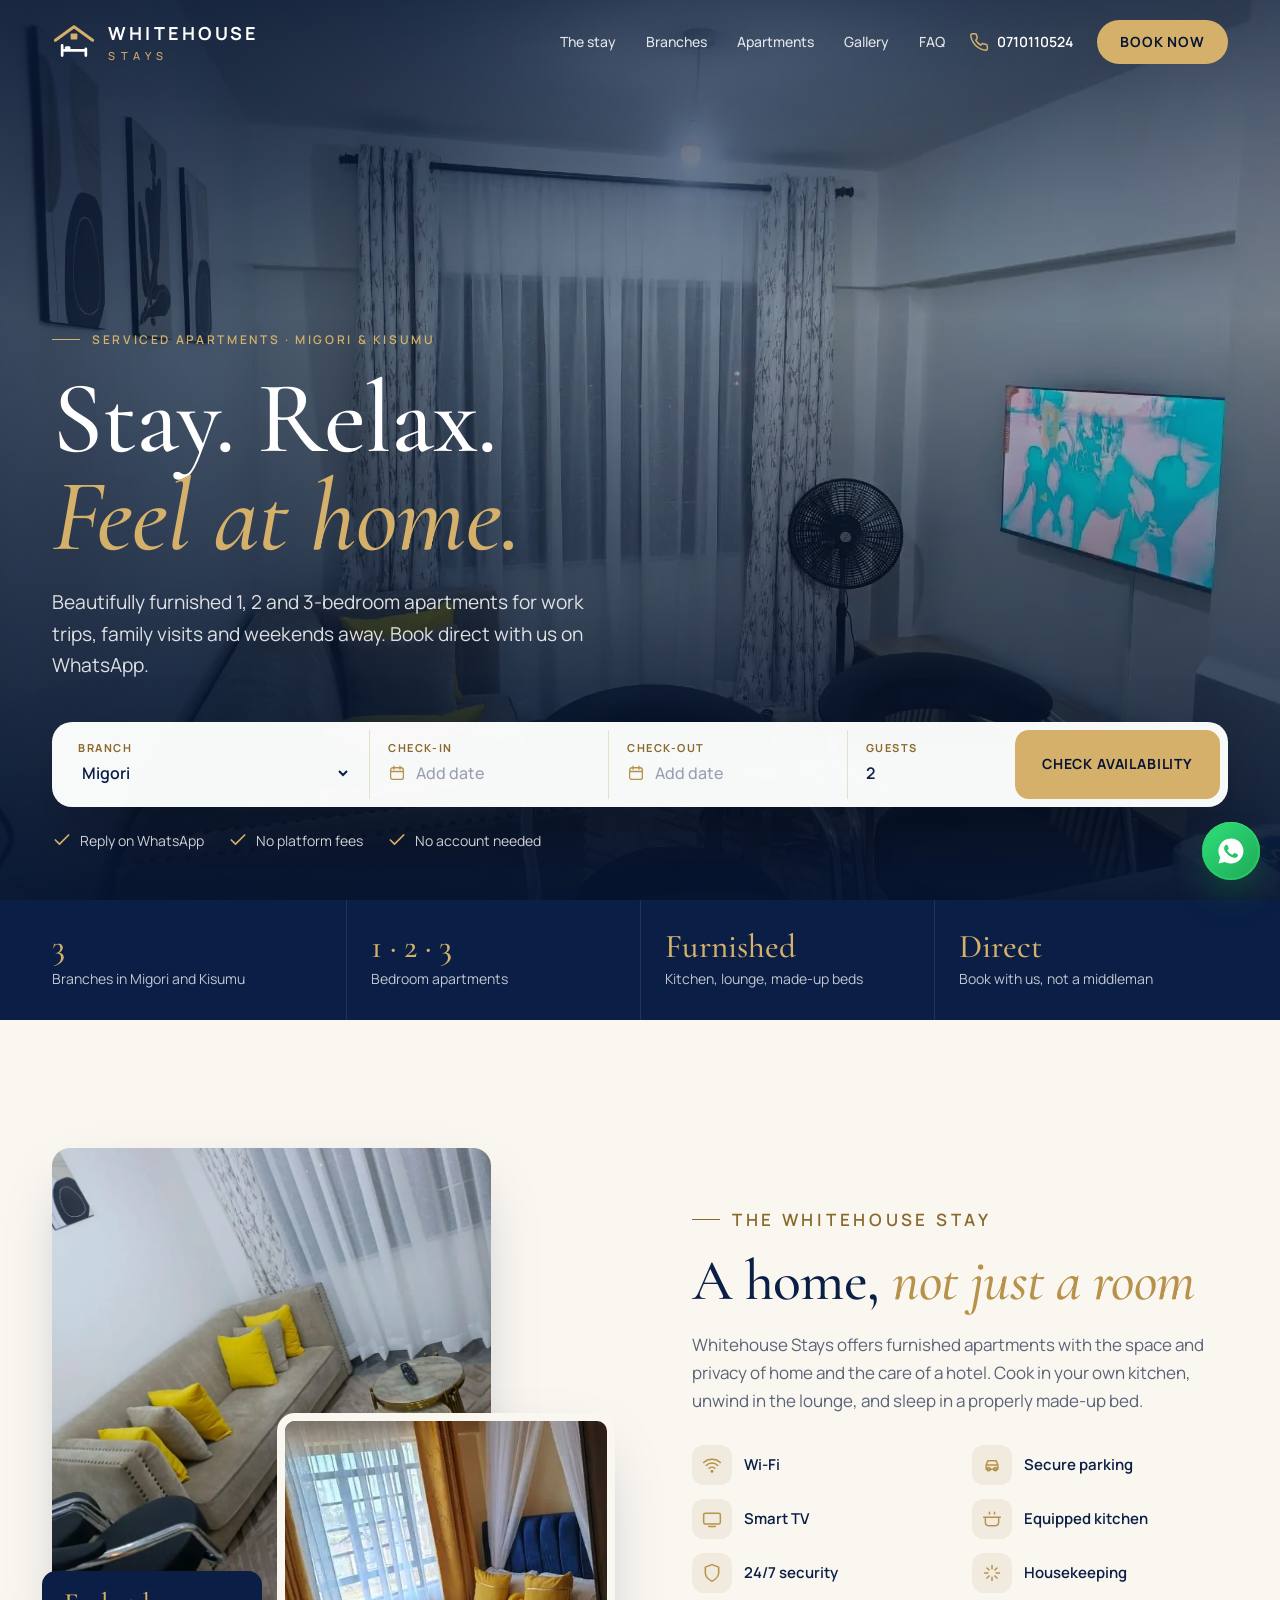
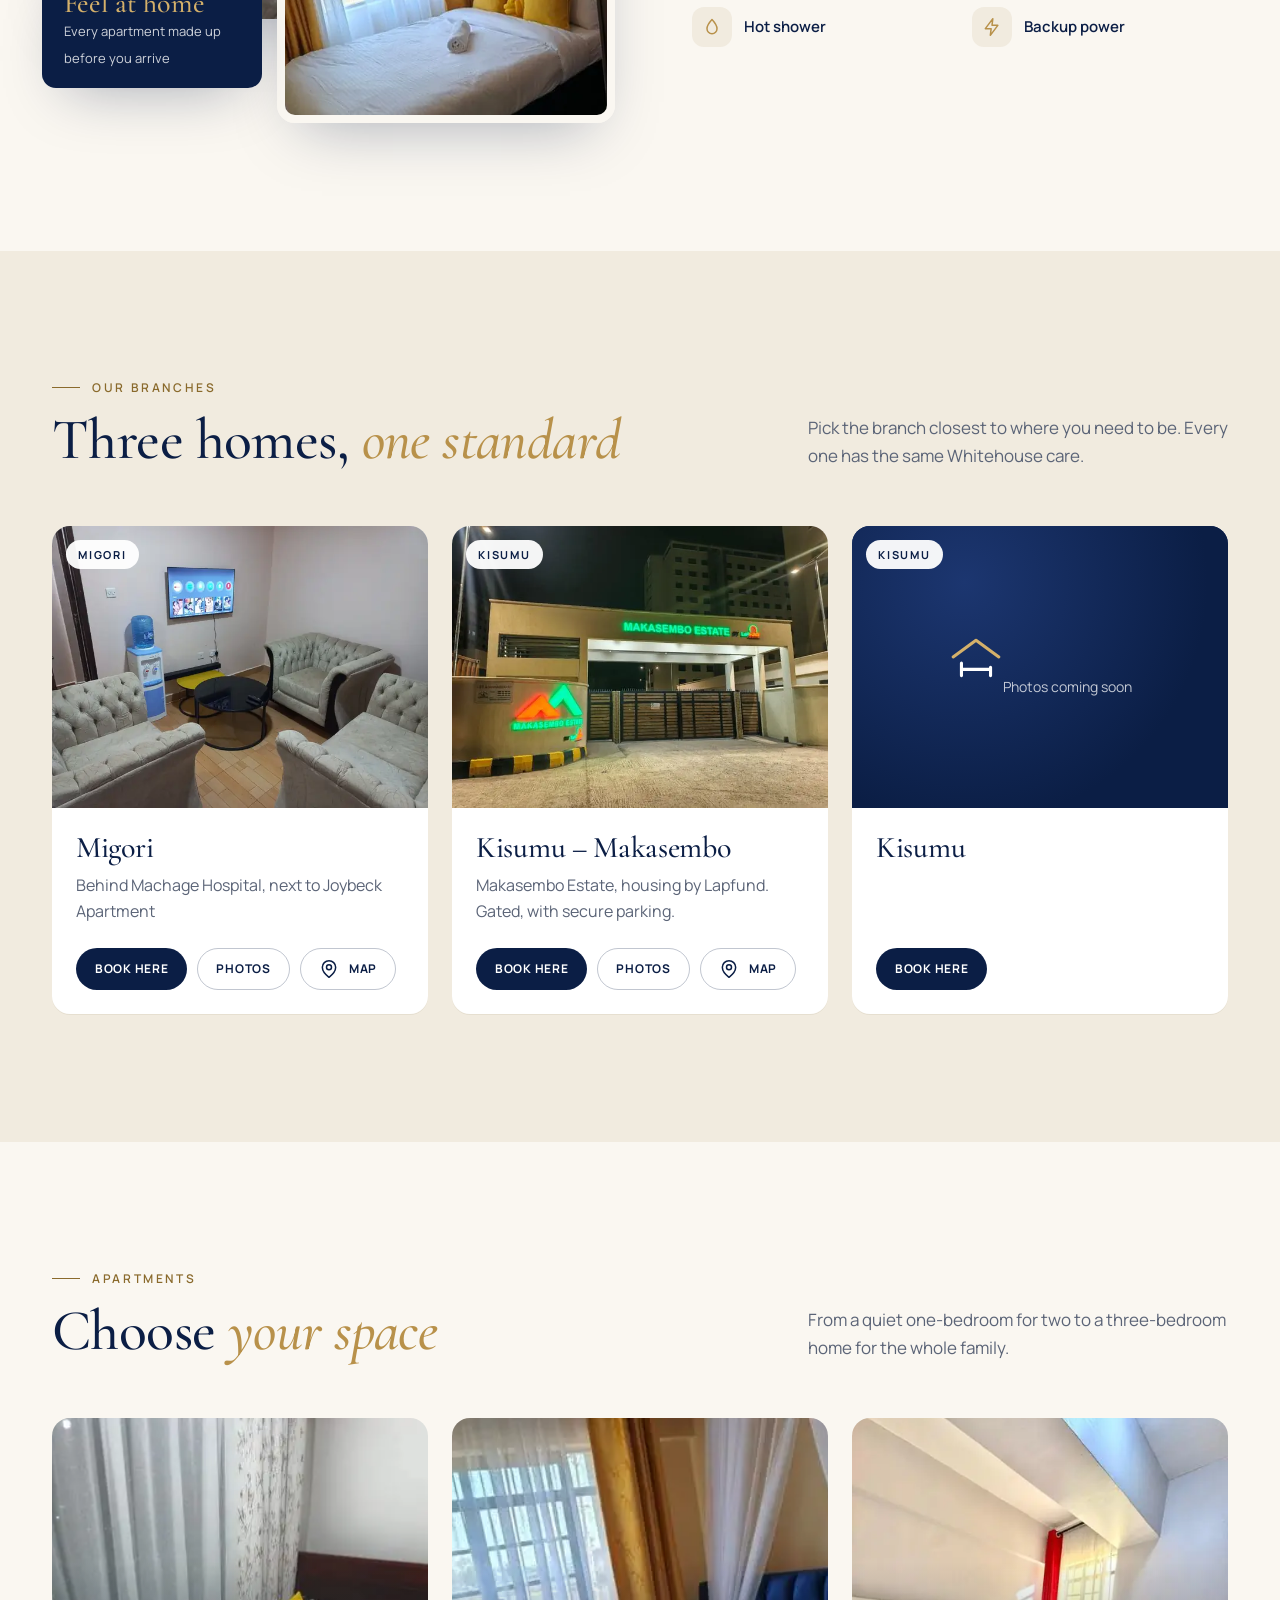
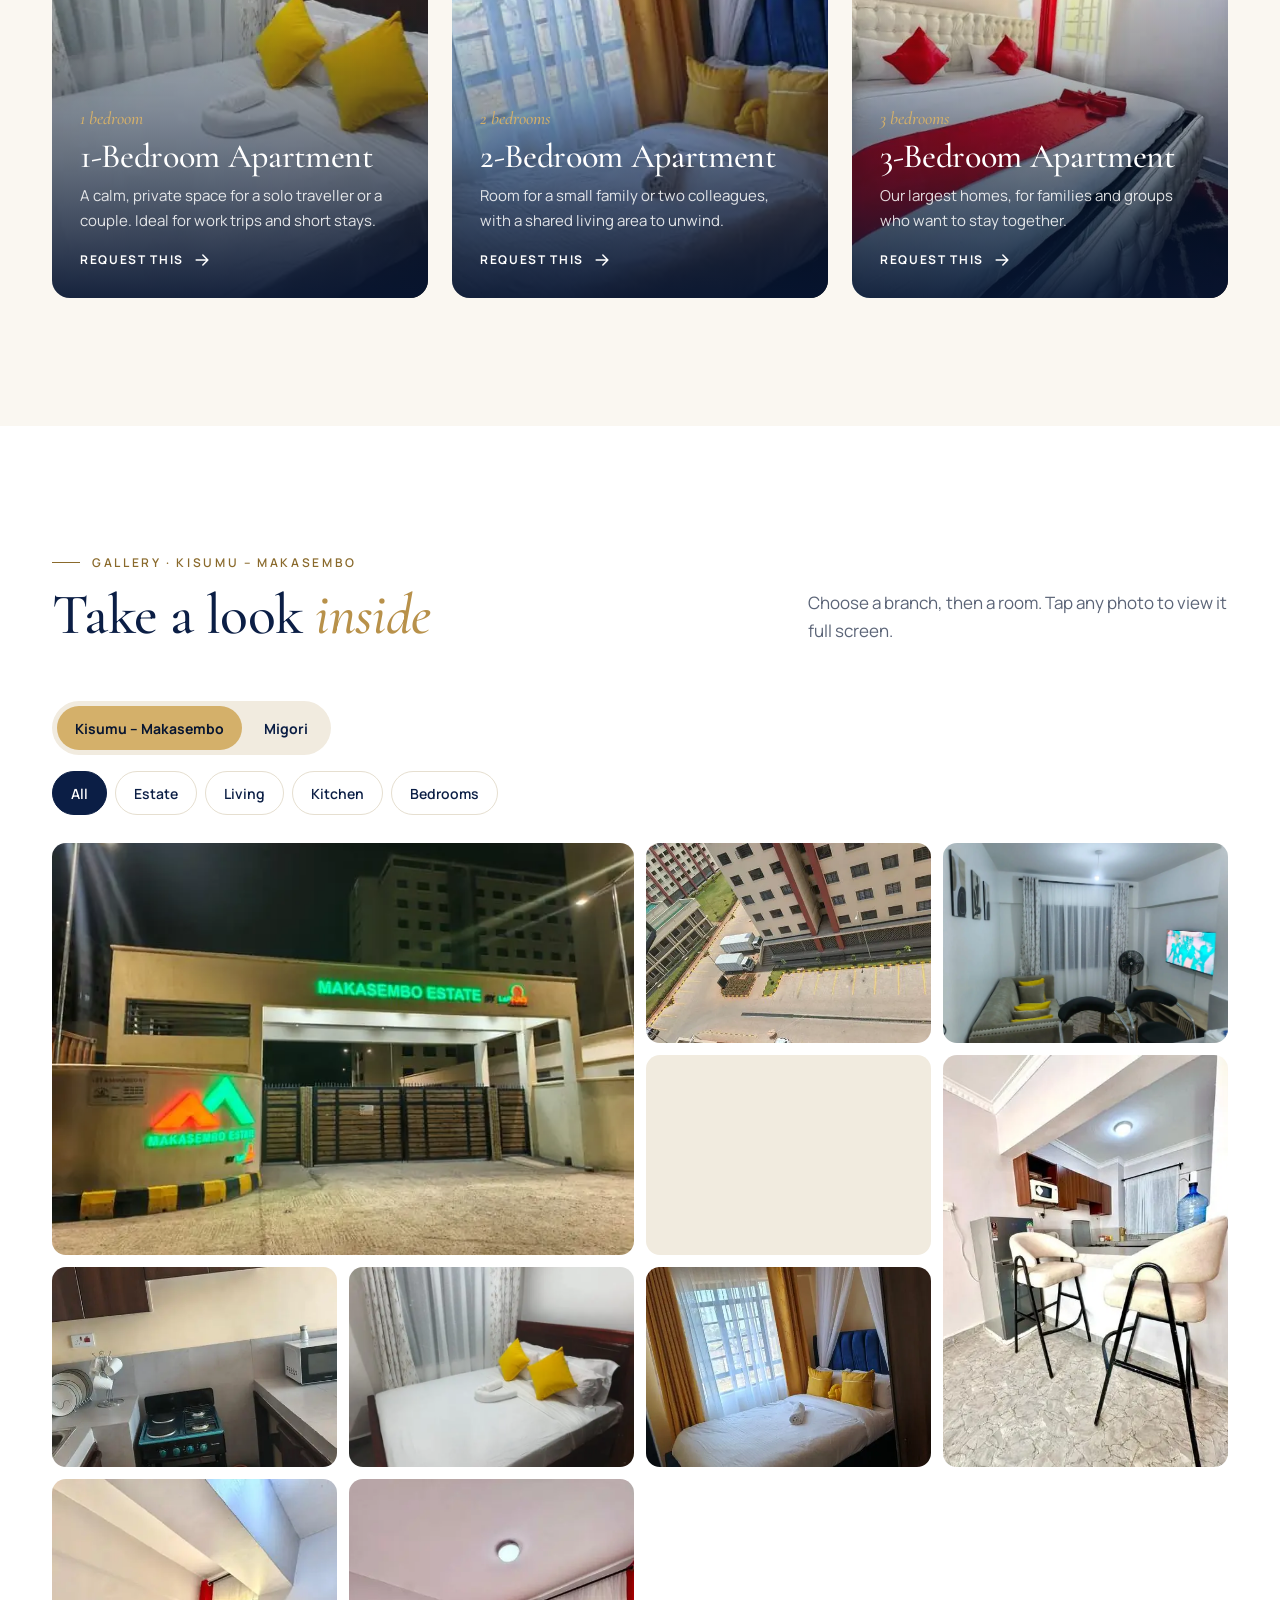
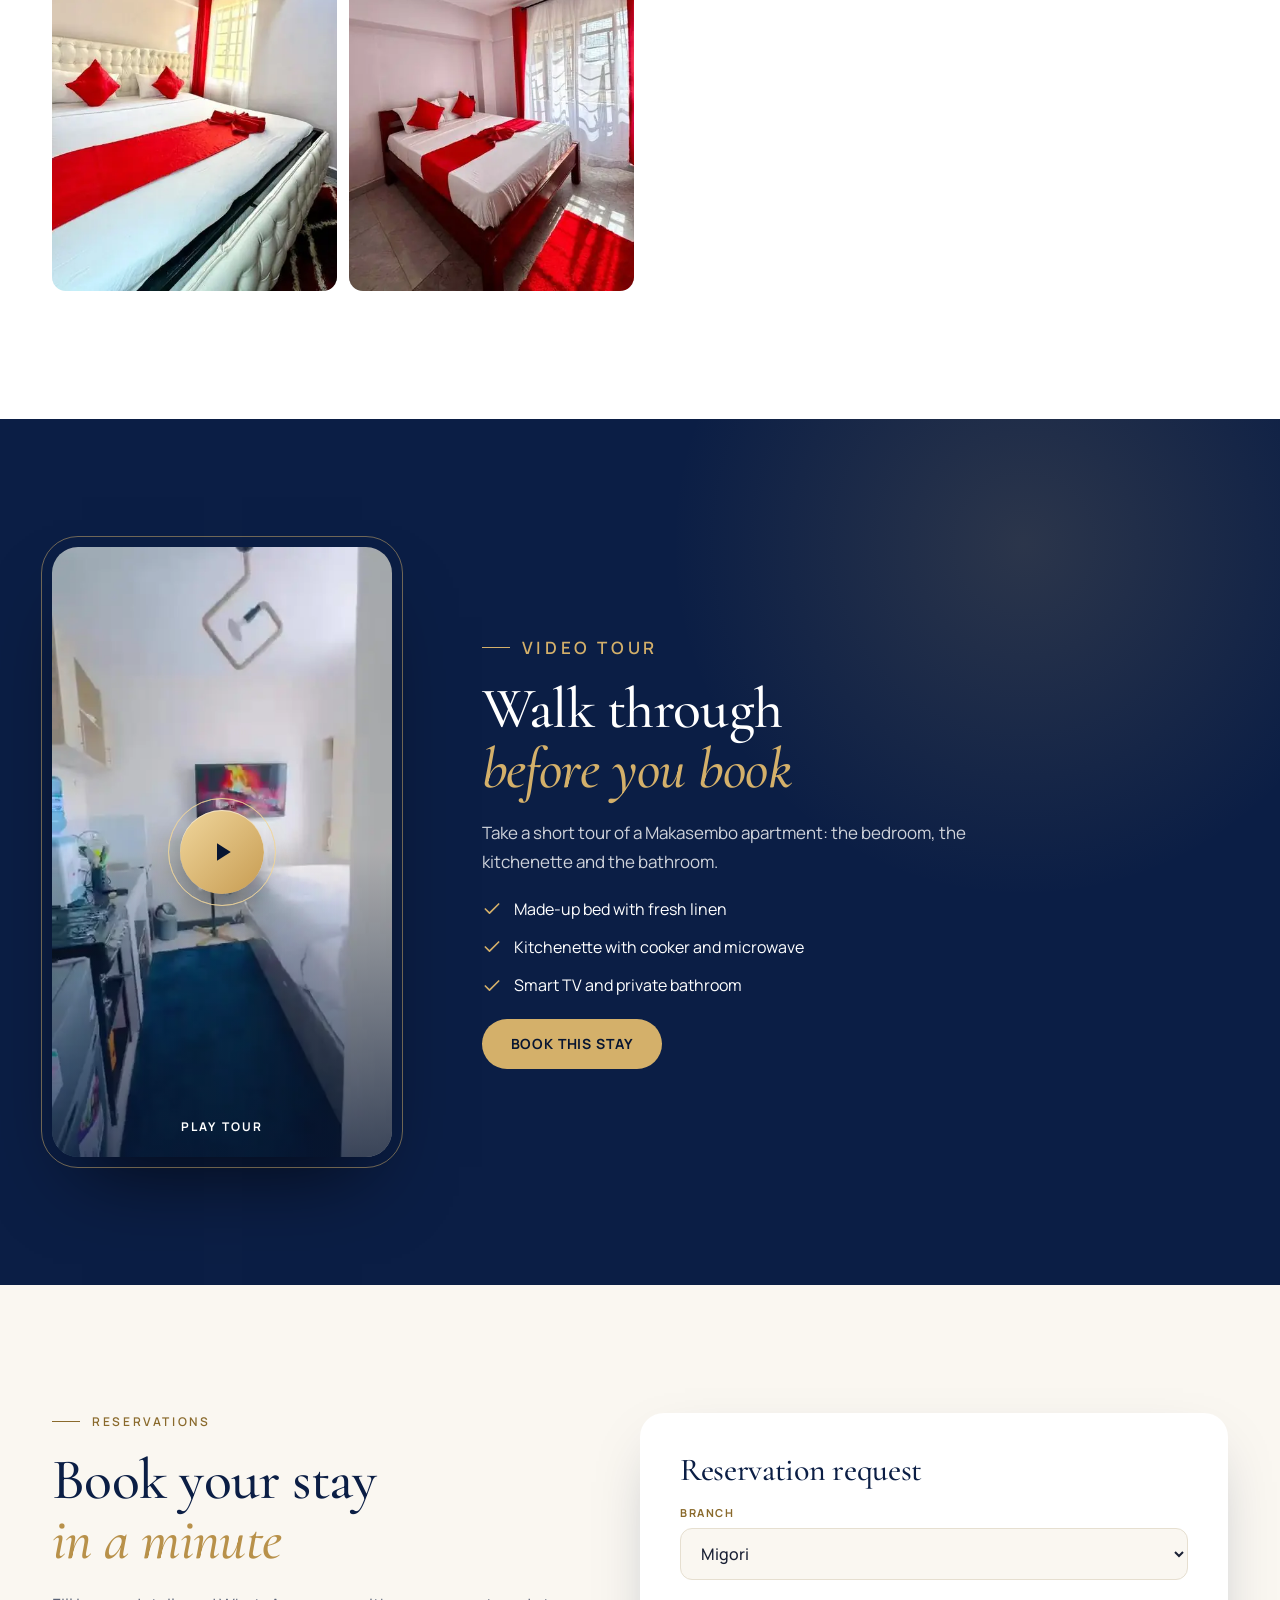
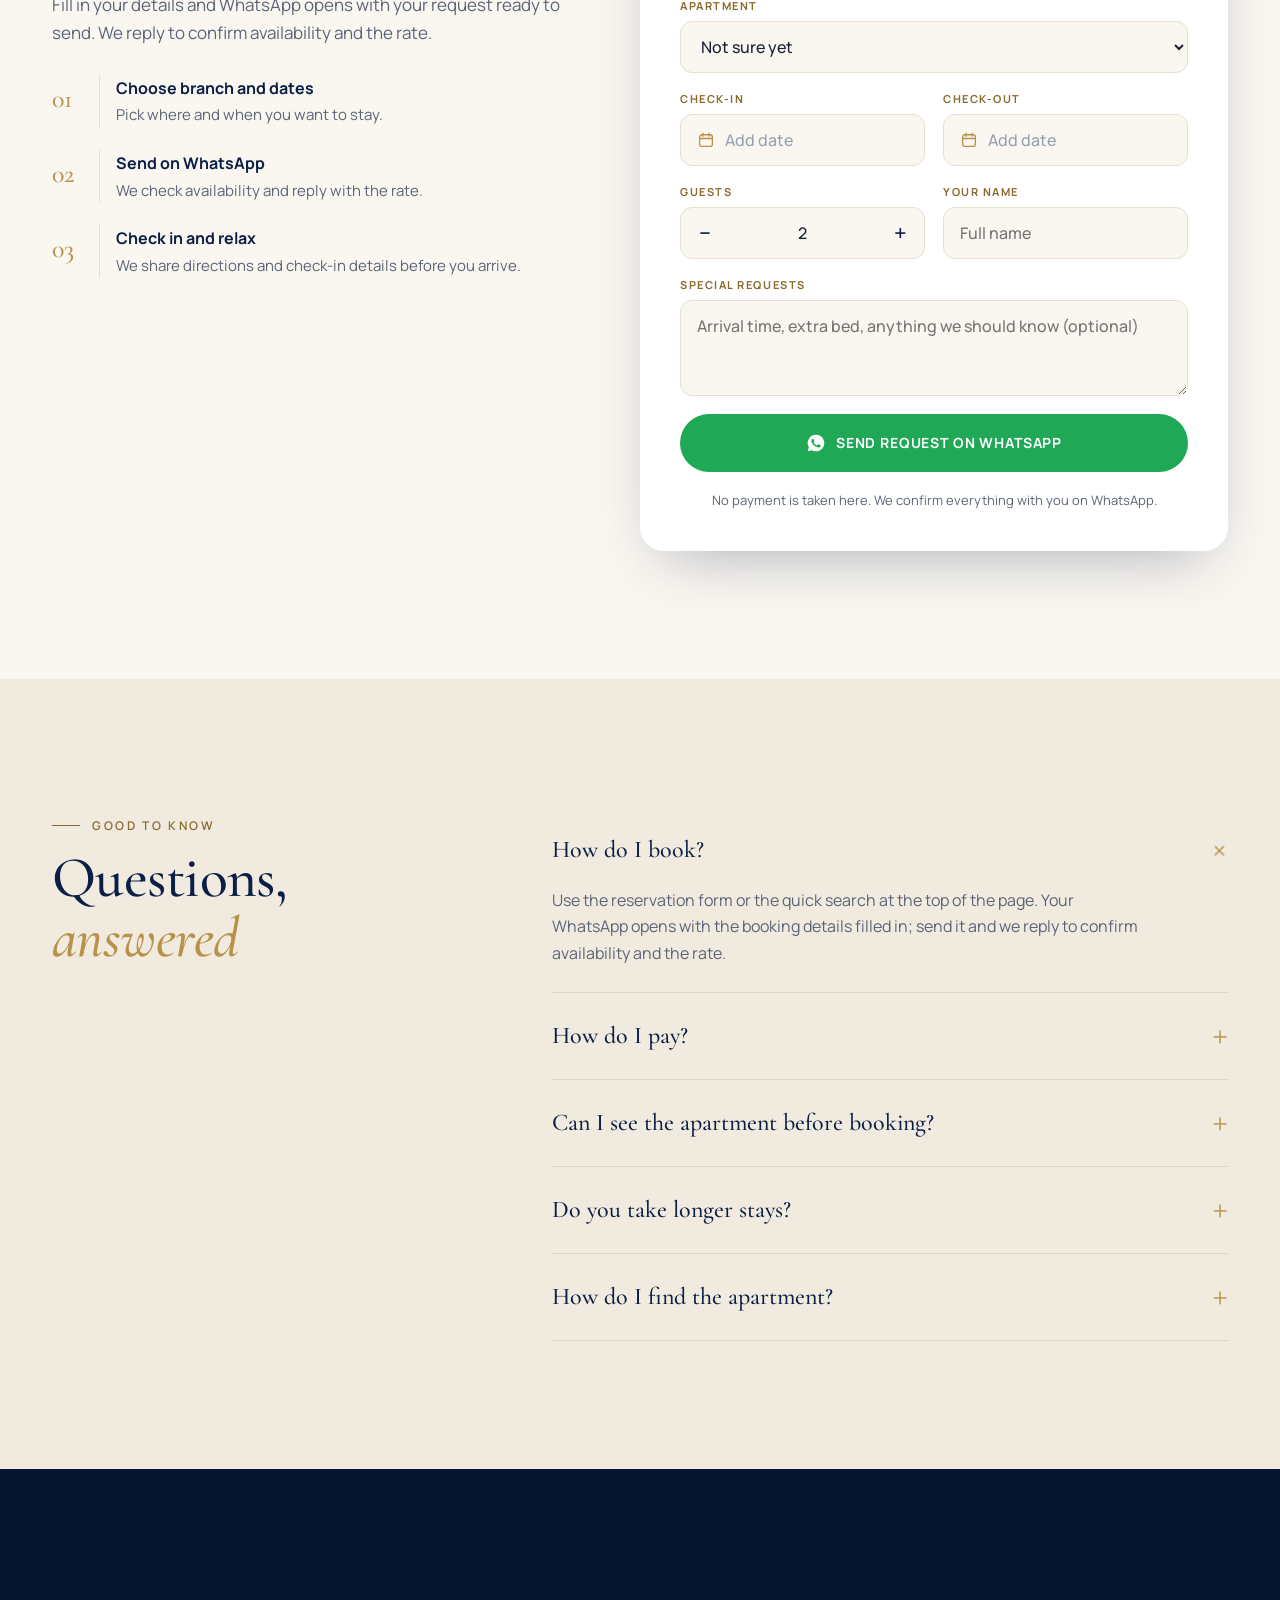
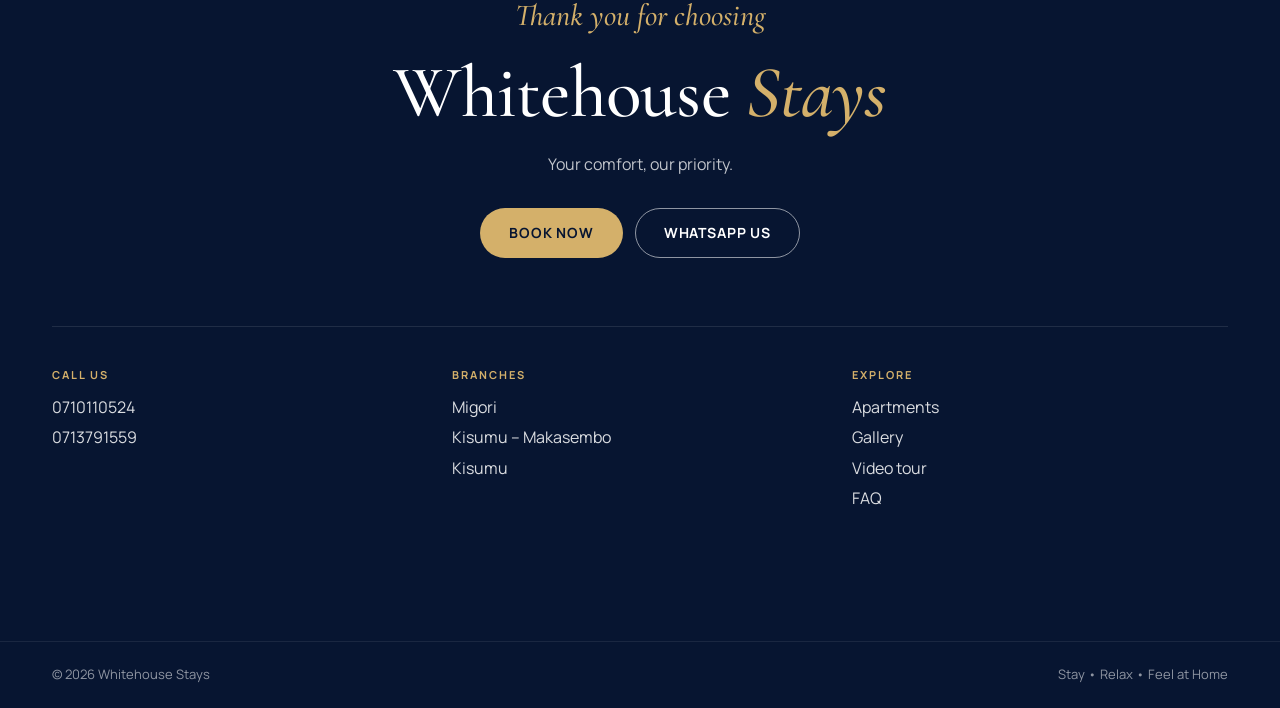
==== commit e60206de: "Polish all pop-ups: photo viewer, video play, WhatsApp button, mobile bar, review close Co-Authored-" ====
--- a/index.html
+++ b/index.html
@@ -389,6 +389,43 @@
 .rev-act .btn{min-height:54px}
 .rev-act .btn-line{border-color:rgba(255,255,255,.28);color:#fff}.rev-act .btn-line:hover{border-color:var(--gold);background:rgba(255,255,255,.06)}
 @media(max-width:420px){.tk-d b{font-size:23px}.rev-act{grid-template-columns:1fr}.tk-n{padding:0 8px}}
+/* ---- pop-up polish ---- */
+.lb{background:radial-gradient(90% 70% at 50% 0%,#14295c 0%,transparent 65%),#050d20}
+.lb::backdrop{background:#050d20}
+.lb[open]{animation:lbIn .5s var(--ease)}
+@keyframes lbIn{from{opacity:0}}
+.lb-top{padding:20px clamp(18px,4vw,36px) 14px;gap:20px;position:relative}
+.lb-id small{display:block;font:700 10px var(--sans);letter-spacing:.28em;text-transform:uppercase;color:var(--gold)}
+.lb-id b{display:block;font:500 clamp(24px,3.4vw,34px)/1.1 var(--serif);color:#fff;margin-top:3px}
+.lb-count{margin-left:auto;font:500 22px var(--serif);color:rgba(255,255,255,.55);letter-spacing:.04em}
+.lb-count b{color:var(--gold);font-weight:500}
+.lb-bar{position:absolute;left:clamp(18px,4vw,36px);right:clamp(18px,4vw,36px);bottom:0;height:1px;background:rgba(255,255,255,.12)}
+.lb-bar u{position:absolute;left:0;top:-1px;height:3px;border-radius:3px;background:linear-gradient(90deg,var(--gold-2),var(--gold));transition:width .5s var(--ease)}
+.lb-stage img{border-radius:16px;box-shadow:0 50px 100px -30px #000,0 0 0 1px rgba(212,176,106,.35),0 0 0 10px rgba(255,255,255,.03);animation:lbImg .55s var(--ease)}
+@keyframes lbImg{from{opacity:0;transform:scale(.965) translateY(8px);filter:blur(6px)}}
+.lbb{width:50px;height:50px;background:rgba(255,255,255,.07);border:1px solid rgba(255,255,255,.18);backdrop-filter:blur(8px);-webkit-backdrop-filter:blur(8px);transition:background .25s,color .25s,border-color .25s,transform .3s var(--ease)}
+.lbb:hover{border-color:var(--gold);transform:scale(1.07)}
+.lb-prev:hover,.lb-next:hover{transform:translateY(-50%) scale(1.07)}
+.lb-thumbs{padding:16px 20px 22px;gap:10px}
+.lb-thumbs button{width:76px;height:54px;border-radius:10px;opacity:.45;transition:opacity .25s,transform .35s var(--ease),border-color .25s}
+.lb-thumbs button:hover{opacity:.85;transform:translateY(-3px)}
+.lb-thumbs button[aria-current=true]{opacity:1;transform:translateY(-4px);box-shadow:0 10px 20px -8px rgba(212,176,106,.6)}
+@media(max-width:600px){.lb-prev:hover,.lb-next:hover{transform:scale(1.07)}}
+.vplay span{background:linear-gradient(135deg,#f0d69c,#c79c52);color:var(--night);box-shadow:0 18px 40px -10px rgba(0,0,0,.6),inset 0 1px 0 rgba(255,255,255,.5);position:relative}
+.vplay span::before,.vplay span::after{content:"";position:absolute;inset:-12px;border-radius:50%;border:1px solid rgba(240,214,156,.65);animation:ring 2.6s var(--ease) infinite}
+.vplay span::after{animation-delay:1.3s}
+@keyframes ring{from{transform:scale(.88);opacity:.9}to{transform:scale(1.5);opacity:0}}
+.fab{background:linear-gradient(135deg,#2fe07a,#1fa855);box-shadow:0 18px 36px -10px rgba(16,120,60,.7),inset 0 1px 0 rgba(255,255,255,.35)}
+.fab::before{content:"";position:absolute;inset:0;border-radius:50%;border:2px solid rgba(37,211,102,.7);animation:ring 3s var(--ease) infinite}
+.fab::after{content:"Chat on WhatsApp";position:absolute;right:70px;white-space:nowrap;background:var(--navy);color:#fff;font:700 12px var(--sans);letter-spacing:.1em;text-transform:uppercase;padding:11px 16px;border-radius:999px;border:1px solid rgba(212,176,106,.4);box-shadow:0 14px 30px -10px rgba(0,0,0,.5);opacity:0;transform:translateX(10px);pointer-events:none;transition:opacity .3s,transform .4s var(--ease)}
+.fab:hover::after,.fab:focus-visible::after{opacity:1;transform:none}
+@media(max-width:760px){
+  .mbar{background:rgba(9,24,56,.9);backdrop-filter:blur(14px) saturate(1.3);-webkit-backdrop-filter:blur(14px) saturate(1.3);border:1px solid rgba(212,176,106,.3);border-radius:22px;box-shadow:0 22px 44px -12px rgba(2,8,24,.7),inset 0 1px 0 rgba(255,255,255,.08)}
+  .mbar a{color:rgba(255,255,255,.82);transition:background .25s,color .25s}
+  .mbar a.on{background:linear-gradient(135deg,#efd49a,#c79c52);color:var(--night)}
+}
+.rev-x{position:absolute;right:16px;top:16px;width:40px;height:40px;border-radius:50%;border:1px solid rgba(255,255,255,.2);background:rgba(255,255,255,.06);color:#fff;display:grid;place-items:center;cursor:pointer;transition:background .25s,color .25s,transform .3s var(--ease);z-index:2}
+.rev-x:hover{background:var(--gold);color:var(--night);transform:rotate(90deg)}
 </style>
 </head>
 <body>
@@ -546,7 +583,7 @@
 </nav>
 
 <dialog class="lb" id="lb" aria-label="Photo viewer">
-  <div class="lb-top"><span id="lbCap"></span><button class="lbb" id="lbClose" type="button" aria-label="Close"><svg class="ico" viewBox="0 0 24 24" fill="none" stroke="currentColor" stroke-width="2" stroke-linecap="round" aria-hidden="true"><path d="M6 6l12 12M18 6 6 18"/></svg></button></div>
+  <div class="lb-top"><div class="lb-id"><small id="lbEye">Gallery</small><b id="lbCap"></b></div><span class="lb-count" id="lbCount"></span><i class="lb-bar"><u id="lbBar"></u></i><button class="lbb" id="lbClose" type="button" aria-label="Close"><svg class="ico" viewBox="0 0 24 24" fill="none" stroke="currentColor" stroke-width="2" stroke-linecap="round" aria-hidden="true"><path d="M6 6l12 12M18 6 6 18"/></svg></button></div>
   <div class="lb-stage" id="lbStage"><img id="lbImg" alt=""></div>
   <div class="lb-thumbs" id="lbThumbs"></div>
   <button class="lbb lb-prev" id="lbPrev" type="button" aria-label="Previous photo"><svg class="ico" viewBox="0 0 24 24" fill="none" stroke="currentColor" stroke-width="2" stroke-linecap="round" stroke-linejoin="round" aria-hidden="true"><path d="m15 18-6-6 6-6"/></svg></button>
@@ -555,6 +592,7 @@
 
 <dialog class="rev" id="review" aria-labelledby="rvT">
   <div class="rev-in">
+    <button class="rev-x" type="button" id="rvX" aria-label="Close"><svg class="ico" viewBox="0 0 24 24" fill="none" stroke="currentColor" stroke-width="2" stroke-linecap="round" aria-hidden="true"><path d="M6 6l12 12M18 6 6 18"/></svg></button>
     <p class="eyebrow">Your stay</p>
     <h3 id="rvT">Review &amp; <em>send</em></h3>
     <div class="tk">
@@ -740,7 +778,10 @@
   const p = shown[cur];
   lbImg.src = full(p); lbImg.alt = p.c;
   lbImg.style.animation = "none"; void lbImg.offsetWidth; lbImg.style.animation = "";
-  $("#lbCap").textContent = `${p.c} · ${cur + 1} / ${shown.length}`;
+  $("#lbCap").textContent = p.c;
+  $("#lbEye").textContent = `${(CONFIG.branches.find(x => x.id === gal.id) || {}).name || "Whitehouse Stays"} · Gallery`;
+  $("#lbCount").innerHTML = `<b>${String(cur + 1).padStart(2, "0")}</b> / ${String(shown.length).padStart(2, "0")}`;
+  $("#lbBar").style.width = `${(cur + 1) / shown.length * 100}%`;
   $("#lbThumbs").querySelectorAll("button").forEach((b, i) => {
     b.setAttribute("aria-current", i === cur);
     if (i === cur) b.scrollIntoView({ block: "nearest", inline: "center" });
@@ -1015,6 +1056,7 @@
     dlg.showModal();
   };
   $("#rvEdit").addEventListener("click", () => dlg.close());
+  $("#rvX").addEventListener("click", () => dlg.close());
   $("#rvGo").addEventListener("click", () => { const d = pending; dlg.close(); if (d) send(message(d)); });
   dlg.addEventListener("click", e => { if (e.target === dlg) dlg.close(); });
 
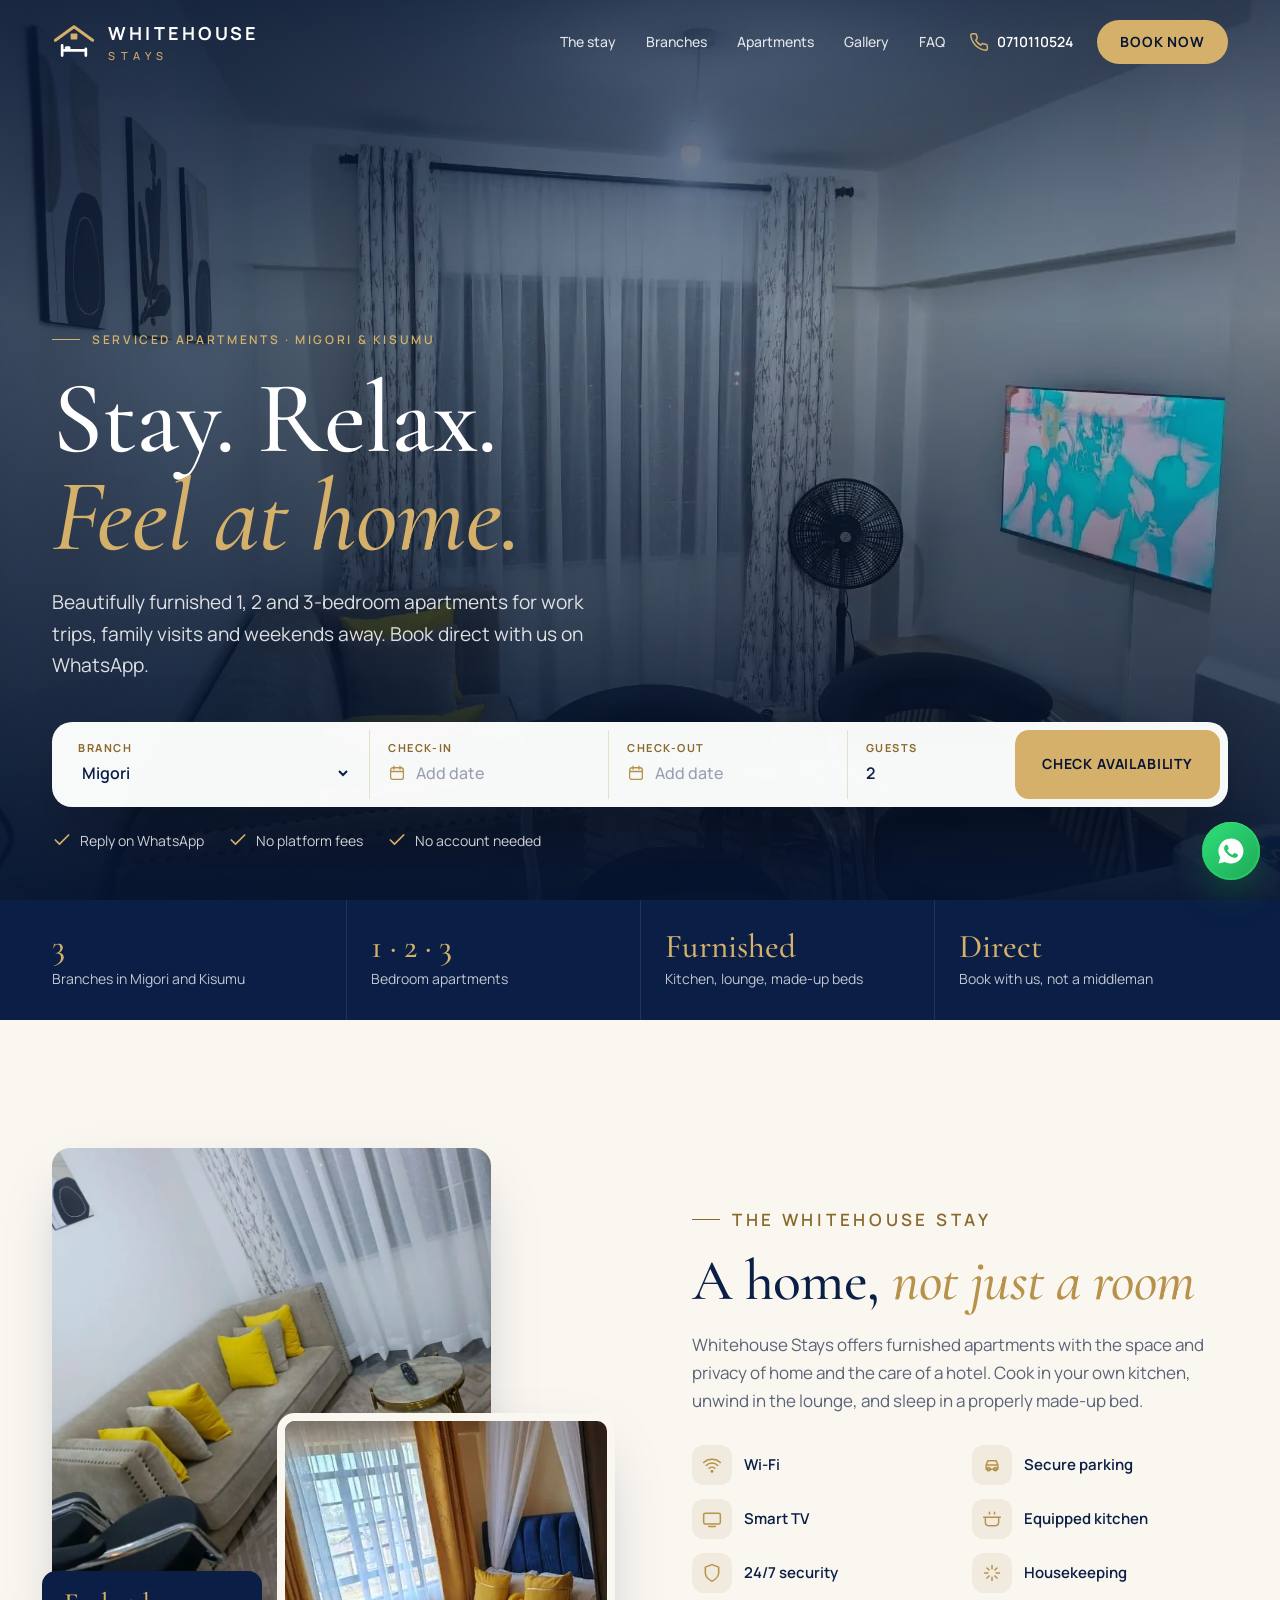
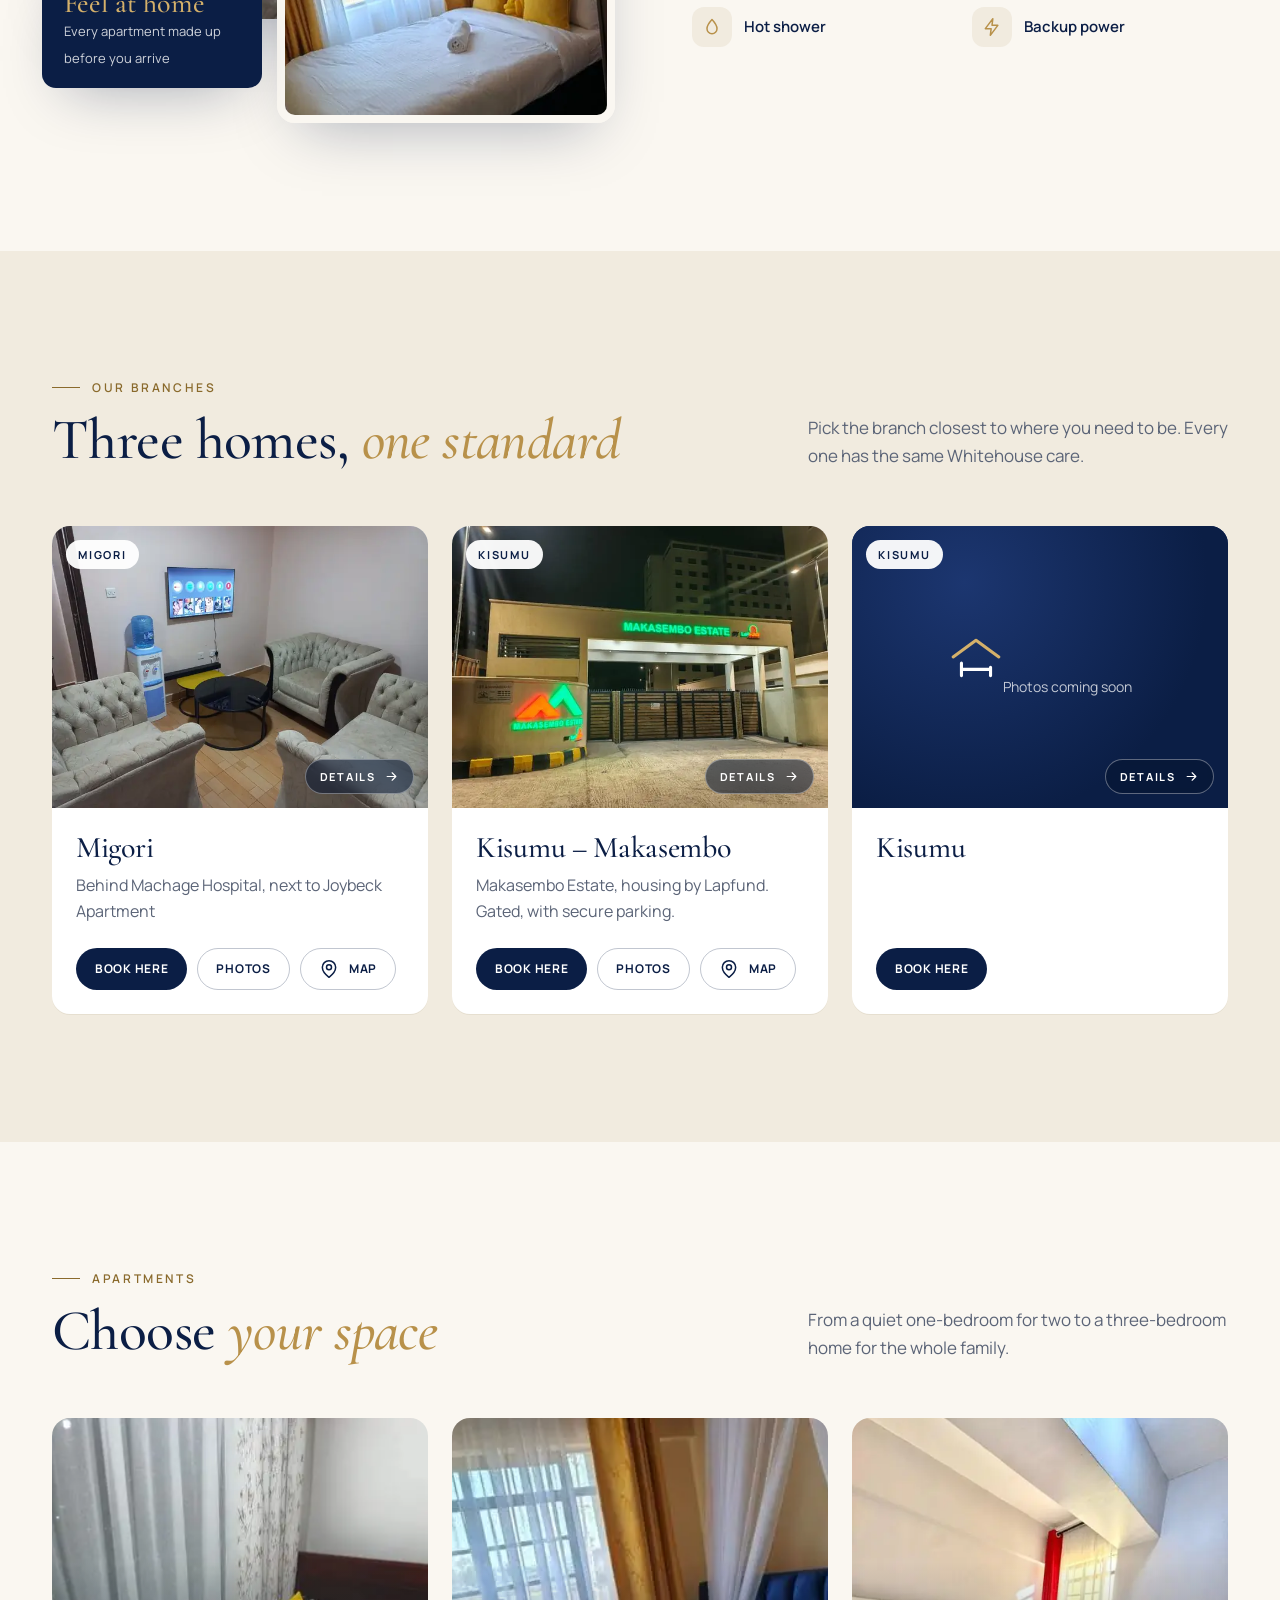
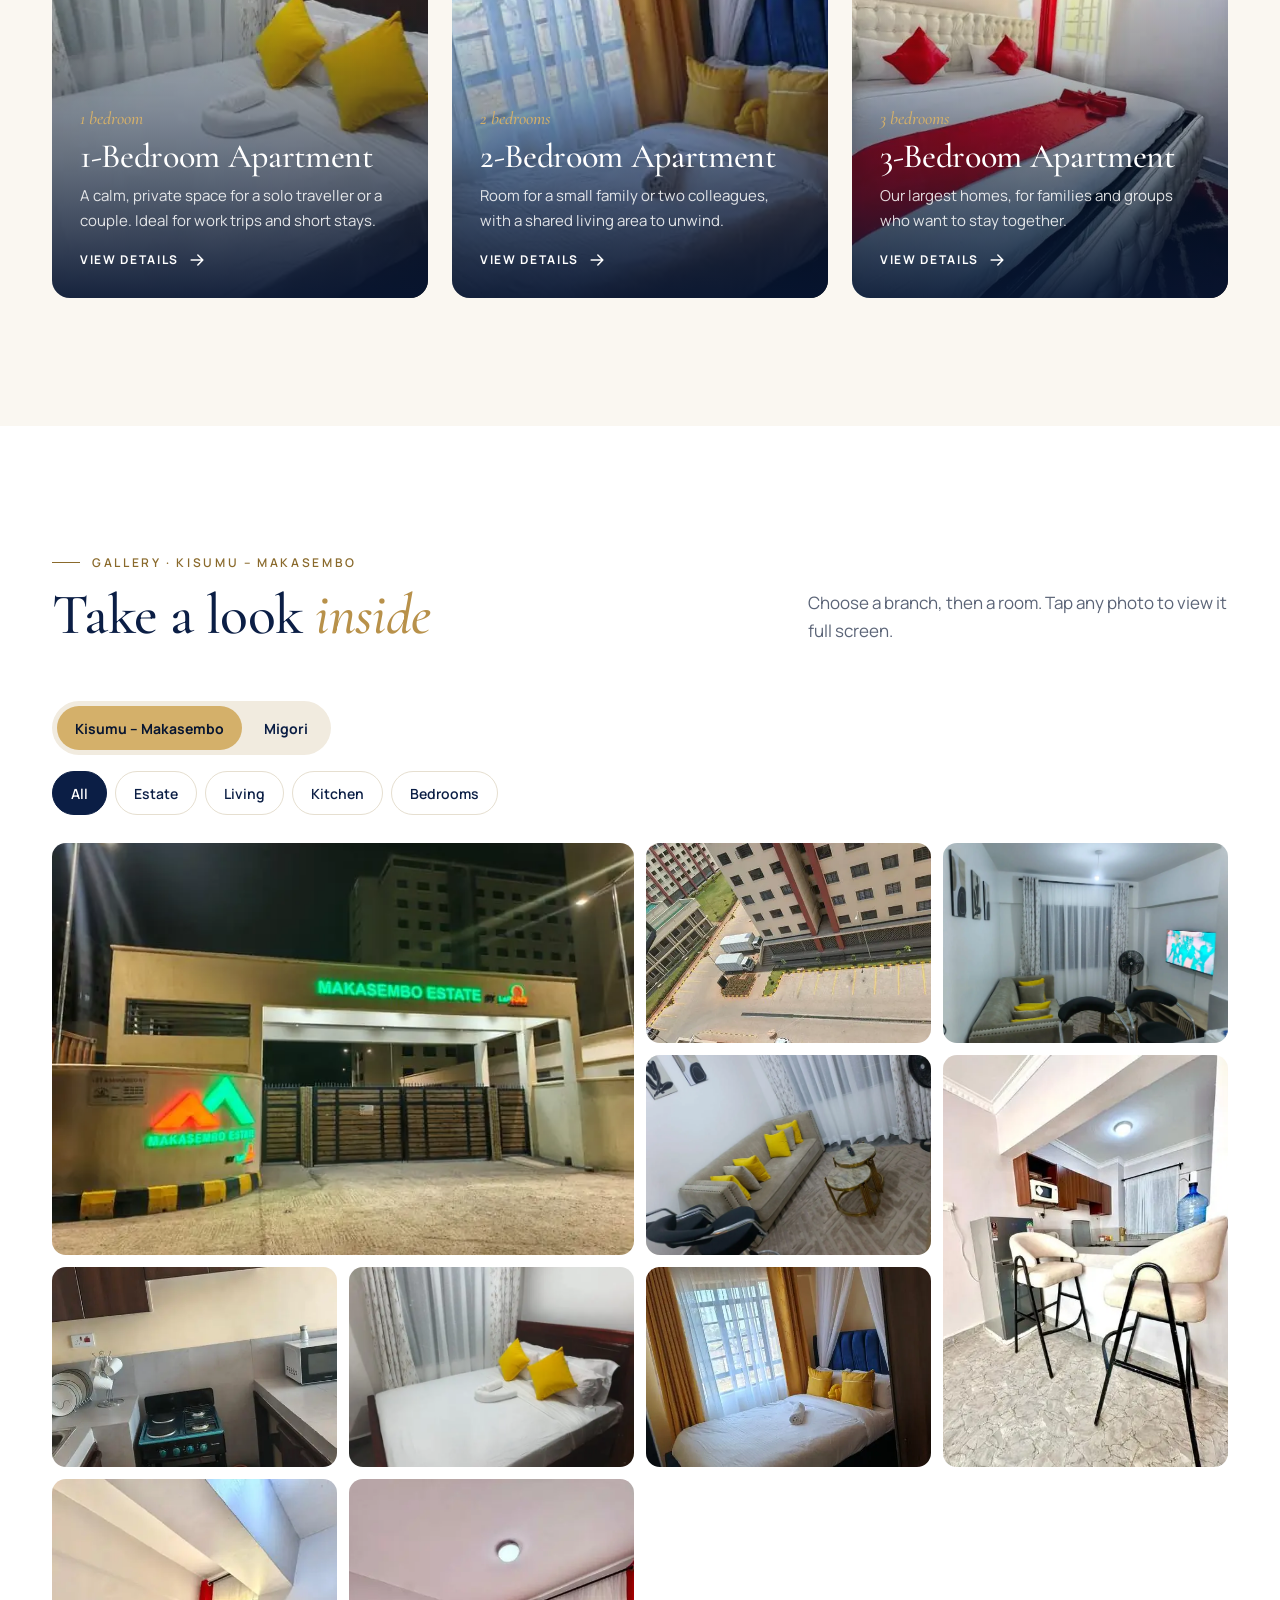
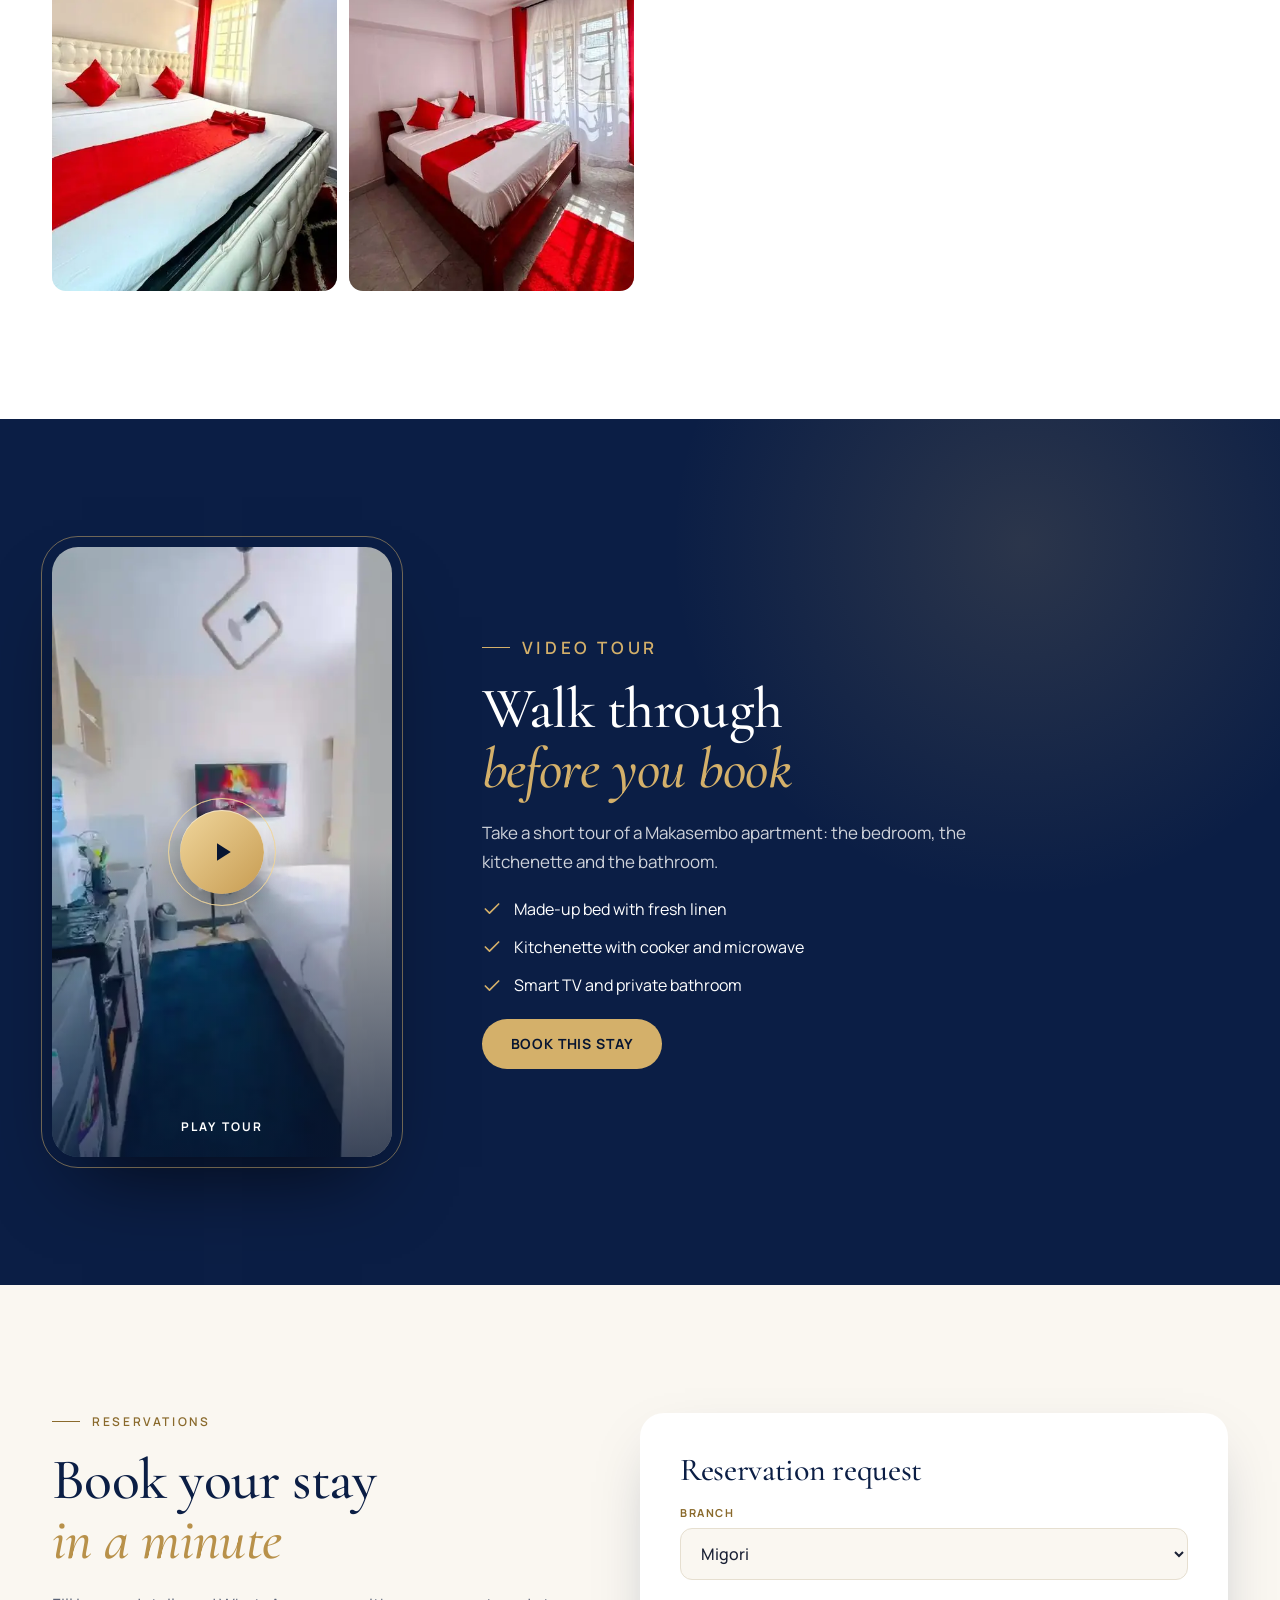
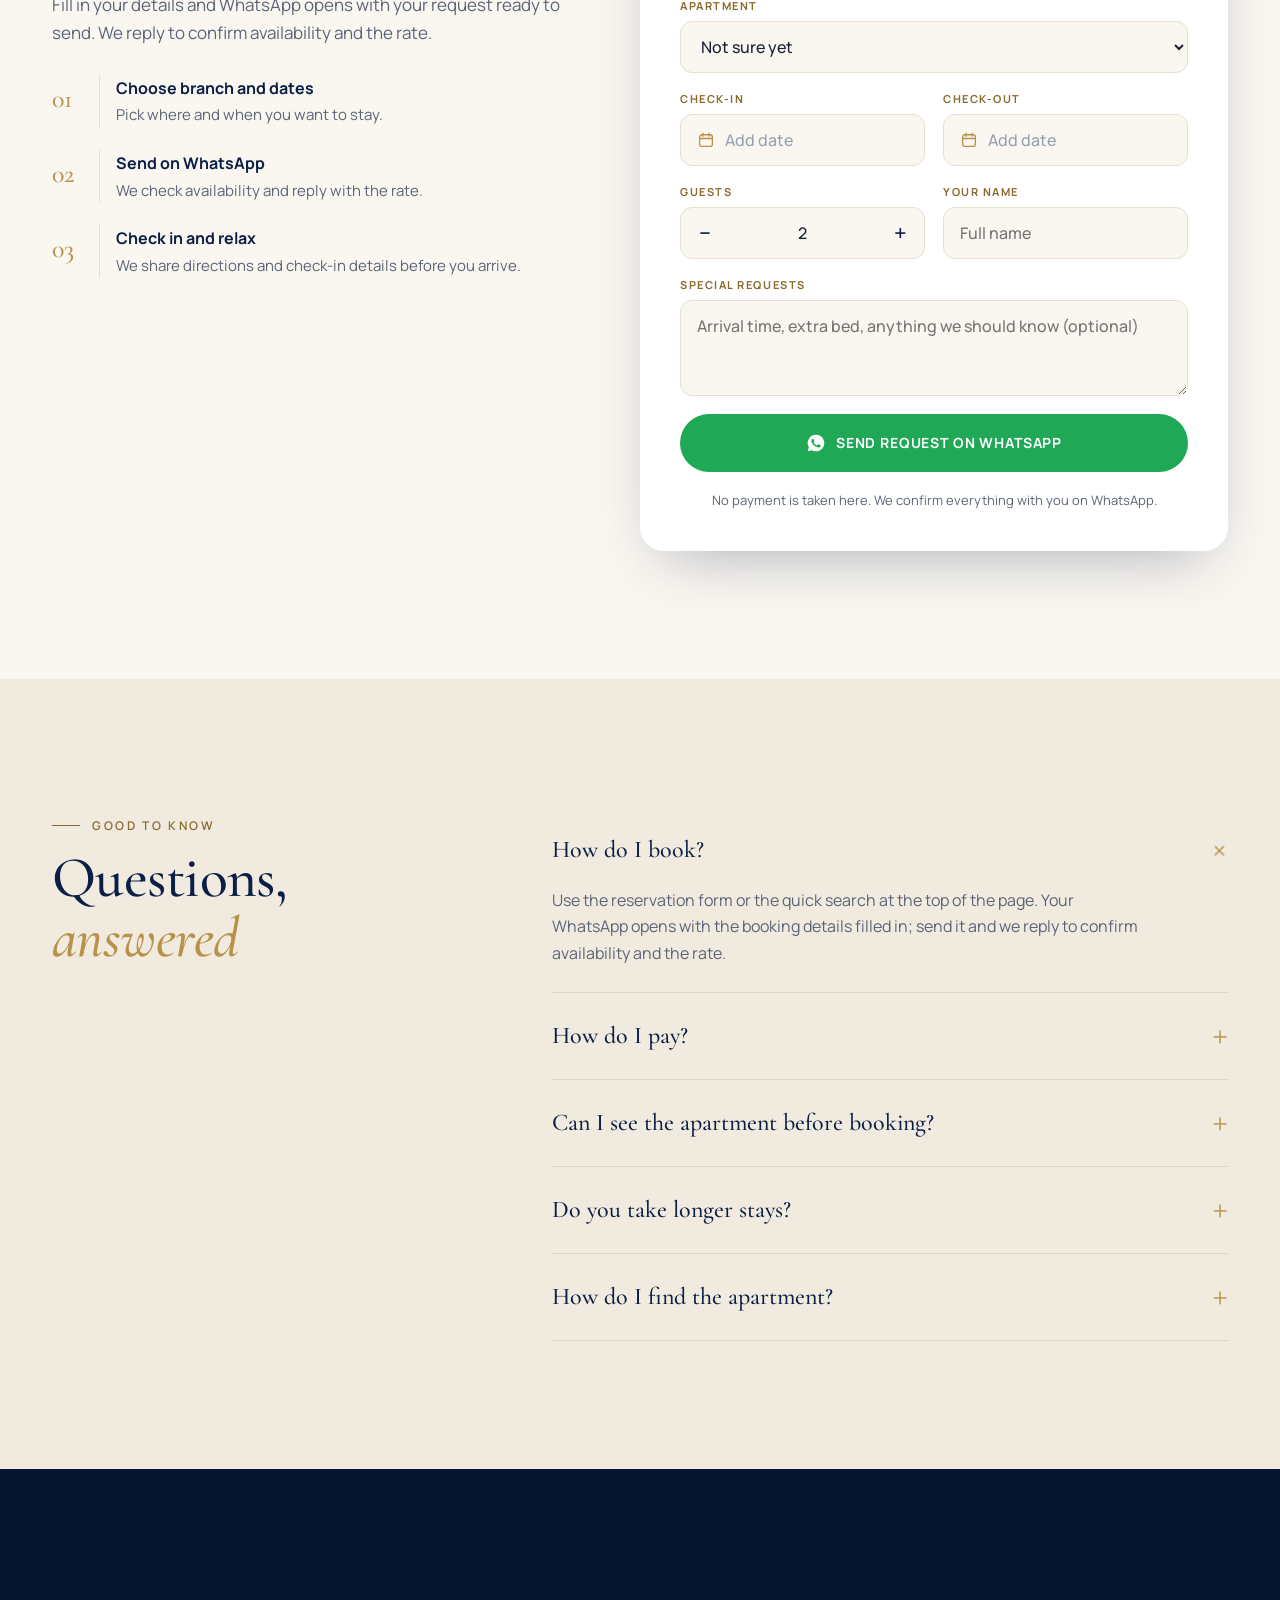
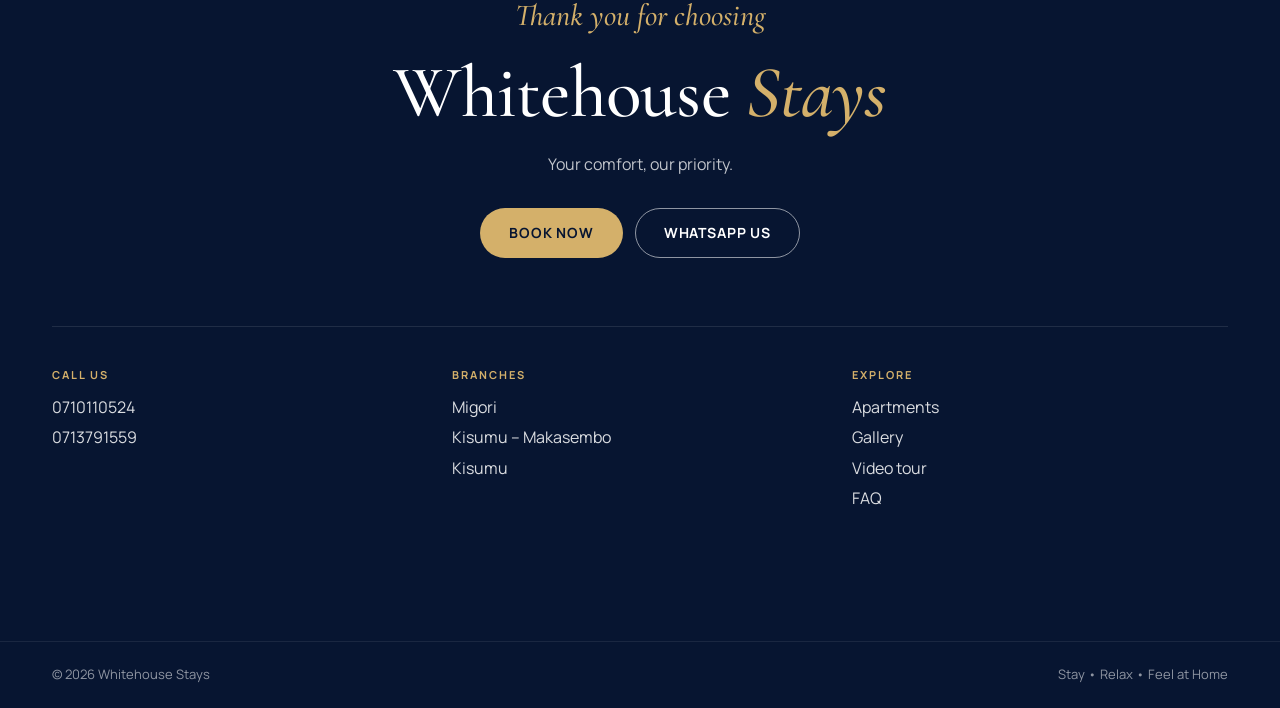
==== commit c955fbdc: "Branch and apartment detail pop-ups Co-Authored-By: Claude Sonnet 5.5 <noreply@anthropic.com> Claude" ====
--- a/index.html
+++ b/index.html
@@ -426,6 +426,72 @@
 }
 .rev-x{position:absolute;right:16px;top:16px;width:40px;height:40px;border-radius:50%;border:1px solid rgba(255,255,255,.2);background:rgba(255,255,255,.06);color:#fff;display:grid;place-items:center;cursor:pointer;transition:background .25s,color .25s,transform .3s var(--ease);z-index:2}
 .rev-x:hover{background:var(--gold);color:var(--night);transform:rotate(90deg)}
+/* ---- branch and apartment pop-ups ---- */
+.bcard{cursor:pointer}
+.bimg .more{position:absolute;right:14px;bottom:14px;display:inline-flex;align-items:center;gap:8px;border:1px solid rgba(255,255,255,.35);background:rgba(7,21,49,.55);backdrop-filter:blur(8px);-webkit-backdrop-filter:blur(8px);color:#fff;font:700 11px var(--sans);letter-spacing:.16em;text-transform:uppercase;padding:9px 14px;border-radius:999px;cursor:pointer;transition:background .3s,color .3s,border-color .3s,transform .4s var(--ease)}
+.bimg .more svg{width:15px;height:15px;transition:transform .3s var(--ease)}
+.bcard:hover .more,.more:focus-visible{background:var(--gold);color:var(--night);border-color:var(--gold)}
+.bcard:hover .more svg{transform:translateX(3px)}
+.acard{cursor:pointer}
+.acard:focus-visible{outline:2px solid var(--gold);outline-offset:4px}
+.pop{border:0;padding:0;margin:auto;width:min(980px,calc(100vw - 24px));height:min(660px,calc(100dvh - 24px));overflow:hidden;border-radius:30px;color:#fff;background:linear-gradient(180deg,#0f2552,#071531);border:1px solid rgba(212,176,106,.4);box-shadow:0 70px 140px -30px rgba(2,8,24,.85)}
+.pop::backdrop{background:rgba(5,13,32,.7);backdrop-filter:blur(6px);-webkit-backdrop-filter:blur(6px)}
+.pop[open]{display:grid;grid-template-columns:minmax(0,1fr) minmax(0,1.08fr);animation:popIn .55s var(--ease)}
+@keyframes popIn{from{opacity:0;transform:translateY(26px) scale(.965)}}
+.pop-media{position:relative;overflow:hidden;background:var(--navy-2)}
+.pop-media picture,.pop-media img{position:absolute;inset:0;width:100%;height:100%;object-fit:cover}
+.pop[open] .pop-media img{animation:kb 14s var(--ease) forwards}
+@keyframes kb{from{transform:scale(1.14)}to{transform:scale(1)}}
+.pop-media::after{content:"";position:absolute;inset:0;background:linear-gradient(180deg,rgba(7,21,49,.35),transparent 30%,transparent 55%,rgba(7,21,49,.85)),linear-gradient(90deg,transparent 70%,rgba(7,21,49,.55))}
+.pop-media .ph{position:absolute;inset:0;display:grid;place-items:center;text-align:center;color:rgba(255,255,255,.75);background:radial-gradient(circle at 30% 20%,var(--navy-3),var(--navy) 70%)}
+.pop-chip{position:absolute;left:20px;top:20px;z-index:2;background:rgba(255,255,255,.94);color:var(--navy);font:700 11px var(--sans);letter-spacing:.18em;text-transform:uppercase;padding:8px 14px;border-radius:999px}
+.pop-strip{position:absolute;left:20px;right:20px;bottom:20px;z-index:2;display:flex;gap:8px;align-items:center}
+.pop-strip a{flex:none;width:64px;height:48px;border-radius:10px;overflow:hidden;border:1px solid rgba(255,255,255,.4);opacity:.9;transition:transform .35s var(--ease),border-color .25s}
+.pop-strip a:hover{transform:translateY(-4px);border-color:var(--gold)}
+.pop-strip a picture,.pop-strip a img{position:static;width:100%;height:100%;object-fit:cover;display:block}
+.pop-strip em{margin-left:auto;font:italic 500 17px var(--serif);color:#fff;text-decoration:none;white-space:nowrap}
+.pop-body{position:relative;display:flex;flex-direction:column;min-height:0;padding:0}
+.pop-body::before{content:"";position:absolute;left:36px;right:36px;top:-1px;height:1px;background:linear-gradient(90deg,transparent,var(--gold),transparent)}
+.pop-scroll{flex:1;overflow:auto;padding:38px clamp(22px,4vw,40px) 10px;scrollbar-width:thin;scrollbar-color:rgba(212,176,106,.4) transparent}
+.pop-scroll>*{animation:rise .6s var(--ease) both}
+.pop-scroll>:nth-child(2){animation-delay:.07s}.pop-scroll>:nth-child(3){animation-delay:.14s}.pop-scroll>:nth-child(4){animation-delay:.21s}.pop-scroll>:nth-child(5){animation-delay:.28s}.pop-scroll>:nth-child(6){animation-delay:.35s}
+@keyframes rise{from{opacity:0;transform:translateY(14px)}}
+.pop .eyebrow{color:var(--gold)}
+.pop h3{color:#fff;font-size:clamp(34px,4.4vw,50px);margin:10px 0 14px}
+.pop h3 em{color:var(--gold);font-style:italic}
+.pop-loc{display:flex;gap:10px;align-items:flex-start;color:rgba(255,255,255,.78);font-size:15.5px;line-height:1.55}
+.pop-loc svg{color:var(--gold);margin-top:3px}
+.pop-lead{color:rgba(255,255,255,.8);font-size:16.5px;max-width:46ch;margin:0}
+.pop-num{display:flex;align-items:center;gap:16px;margin:0 0 6px}
+.pop-num i{font:500 70px/1 var(--serif);font-style:normal;background:linear-gradient(135deg,#f3dba6,#c79c52);-webkit-background-clip:text;background-clip:text;color:transparent}
+.pop-num span{font:700 11px var(--sans);letter-spacing:.22em;text-transform:uppercase;color:rgba(255,255,255,.65);line-height:1.6}
+.pop-h{display:flex;align-items:center;gap:14px;margin:26px 0 14px;font:700 11px var(--sans);letter-spacing:.22em;text-transform:uppercase;color:var(--gold)}
+.pop-h::after{content:"";flex:1;height:1px;background:rgba(255,255,255,.14)}
+.pop-am{display:grid;grid-template-columns:1fr 1fr;gap:10px;margin:0;padding:0;list-style:none}
+.pop-am li{display:flex;align-items:center;gap:11px;font-size:14px;font-weight:600;color:#fff;padding:9px 12px;border-radius:12px;background:rgba(255,255,255,.05);border:1px solid rgba(255,255,255,.08);transition:border-color .25s,background .25s}
+.pop-am li:hover{border-color:rgba(212,176,106,.5);background:rgba(212,176,106,.08)}
+.pop-am svg{color:var(--gold);width:19px;height:19px}
+.pop-ch{display:flex;flex-wrap:wrap;gap:8px}
+.pop-ch button{font:600 14px var(--sans);color:rgba(255,255,255,.85);background:rgba(255,255,255,.05);border:1px solid rgba(255,255,255,.18);border-radius:999px;padding:10px 16px;cursor:pointer;min-height:44px;transition:all .25s}
+.pop-ch button:hover{border-color:var(--gold)}
+.pop-ch button[aria-pressed=true]{background:var(--gold);color:var(--night);border-color:var(--gold);font-weight:700}
+.pop-act{display:flex;flex-wrap:wrap;gap:10px;padding:18px clamp(22px,4vw,40px) 24px;border-top:1px solid rgba(255,255,255,.1);background:linear-gradient(180deg,transparent,rgba(5,13,32,.5))}
+.pop-act .btn{min-height:50px;padding:0 22px;font-size:13px}
+.pop-act .btn-gold{flex:1 1 200px}
+.pop-act .btn-line{border-color:rgba(255,255,255,.28);color:#fff}.pop-act .btn-line:hover{border-color:var(--gold);background:rgba(255,255,255,.06)}
+.pop-act .sq{width:50px;padding:0;flex:none}
+.pop-x{position:absolute;right:16px;top:16px;z-index:5;width:42px;height:42px;border-radius:50%;border:1px solid rgba(255,255,255,.25);background:rgba(7,21,49,.55);backdrop-filter:blur(8px);-webkit-backdrop-filter:blur(8px);color:#fff;display:grid;place-items:center;cursor:pointer;transition:background .25s,color .25s,transform .3s var(--ease)}
+.pop-x:hover{background:var(--gold);color:var(--night);transform:rotate(90deg)}
+@media(max-width:760px){
+  .pop{height:min(760px,calc(100dvh - 16px));width:calc(100vw - 16px);border-radius:26px}
+  .pop[open]{display:flex;flex-direction:column}
+  .pop-media{flex:none;height:210px}
+  .pop-body{flex:1}
+  .pop-scroll{padding-top:26px}
+  .pop-am{grid-template-columns:1fr 1fr}
+  .pop-strip a{width:52px;height:40px}.pop-strip em{display:none}
+  .pop-act{flex-wrap:wrap;gap:8px;padding-top:14px;padding-bottom:calc(16px + env(safe-area-inset-bottom))}.pop-act .btn{padding:0 14px;min-height:46px}.pop-act .btn-gold{flex:1 1 100%}.pop-act .btn-line:not(.sq){flex:1}.pop-act .sq{width:46px}
+}
 </style>
 </head>
 <body>
@@ -588,6 +654,12 @@
   <div class="lb-thumbs" id="lbThumbs"></div>
   <button class="lbb lb-prev" id="lbPrev" type="button" aria-label="Previous photo"><svg class="ico" viewBox="0 0 24 24" fill="none" stroke="currentColor" stroke-width="2" stroke-linecap="round" stroke-linejoin="round" aria-hidden="true"><path d="m15 18-6-6 6-6"/></svg></button>
   <button class="lbb lb-next" id="lbNext" type="button" aria-label="Next photo"><svg class="ico" viewBox="0 0 24 24" fill="none" stroke="currentColor" stroke-width="2" stroke-linecap="round" stroke-linejoin="round" aria-hidden="true"><path d="m9 18 6-6-6-6"/></svg></button>
+</dialog>
+
+<dialog class="pop" id="pop" aria-labelledby="popT">
+  <button class="pop-x" type="button" id="popX" aria-label="Close"><svg class="ico" viewBox="0 0 24 24" fill="none" stroke="currentColor" stroke-width="2" stroke-linecap="round" aria-hidden="true"><path d="M6 6l12 12M18 6 6 18"/></svg></button>
+  <div class="pop-media" id="popMedia"></div>
+  <div class="pop-body"><div class="pop-scroll" id="popScroll"></div><div class="pop-act" id="popAct"></div></div>
 </dialog>
 
 <dialog class="rev" id="review" aria-labelledby="rvT">
@@ -718,8 +790,8 @@
 /* branches */
 const mark = '<svg width="54" height="46" viewBox="0 0 52 44" fill="none" aria-hidden="true"><path d="M4 20 26 4l22 16" stroke="#d4b06a" stroke-width="3" stroke-linecap="round" stroke-linejoin="round"/><path d="M12 38V26M12 32h28M40 38V30" stroke="#fff" stroke-width="3" stroke-linecap="round"/></svg>';
 $("#branchCards").innerHTML = CONFIG.branches.map(b => `
-  <article class="bcard rv">
-    <div class="bimg">${b.photo ? picOf(b.photo, `${b.name} entrance`, "(max-width:640px) 100vw, 33vw") : `<div class="ph"><div>${mark}Photos coming soon</div></div>`}<span class="town">${esc(b.town)}</span></div>
+  <article class="bcard rv" data-pop="b:${b.id}">
+    <div class="bimg">${b.photo ? picOf(b.photo, `${b.name} entrance`, "(max-width:640px) 100vw, 33vw") : `<div class="ph"><div>${mark}Photos coming soon</div></div>`}<span class="town">${esc(b.town)}</span><button class="more" type="button" data-pop="b:${b.id}" aria-label="${esc(b.name)}: view details">Details ${svg(ICONS.arrow)}</button></div>
     <div class="bbody">
       <h3>${esc(b.name)}</h3>
       ${b.landmark ? `<p class="muted">${esc(b.landmark)}</p>` : ""}
@@ -732,17 +804,17 @@
   </article>`).join("");
 
 /* apartments */
-$("#aptCards").innerHTML = CONFIG.apartments.map(a => `
-  <a class="acard rv" href="#book" data-apt="${esc(a.name)}">
+$("#aptCards").innerHTML = CONFIG.apartments.map((a, i) => `
+  <article class="acard rv" data-pop="a:${i}" tabindex="0" role="button" aria-label="${esc(a.name)}: view details">
     ${picOf(a.photo, `${a.name} bedroom`, "(max-width:960px) 100vw, 33vw")}
     <div class="in">
       <span class="n">${a.beds} bedroom${a.beds > 1 ? "s" : ""}</span>
       <h3>${esc(a.name)}</h3>
       <p>${esc(a.blurb)}</p>
       ${a.price ? `<span class="price">${esc(a.price)}</span>` : ""}
-      <span class="go">Request this ${svg(ICONS.arrow)}</span>
+      <span class="go">View details ${svg(ICONS.arrow)}</span>
     </div>
-  </a>`).join("");
+  </article>`).join("");
 
 /* gallery: branch switch + room filters */
 let gal = CONFIG.galleries[0], cat = "All", shown = gal.photos;
@@ -805,6 +877,56 @@
   if (x0 === null) return; const dx = e.changedTouches[0].clientX - x0; x0 = null;
   if (Math.abs(dx) > 40) show(cur + (dx < 0 ? 1 : -1));
 });
+
+/* branch and apartment pop-ups */
+const pop = $("#pop"), popMedia = $("#popMedia"), popScroll = $("#popScroll"), popAct = $("#popAct");
+const amList = () => `<p class="pop-h">Every stay includes</p><ul class="pop-am">${CONFIG.amenities.map(([i, t]) => `<li>${svg(ICONS[i])}${esc(t)}</li>`).join("")}</ul>`;
+const eager = h => h.replace('loading="lazy"', 'loading="eager"');
+const contactBtns = q => `<a class="btn btn-line sq" href="${tel(CONFIG.phones[0])}" aria-label="Call ${esc(CONFIG.phones[0])}">${svg('<path d="M22 16.9v3a2 2 0 0 1-2.2 2 19.8 19.8 0 0 1-8.6-3.1 19.5 19.5 0 0 1-6-6A19.8 19.8 0 0 1 2.1 4.2 2 2 0 0 1 4.1 2h3a2 2 0 0 1 2 1.7c.1.9.4 1.8.7 2.7a2 2 0 0 1-.5 2.1L8 9.8a16 16 0 0 0 6 6l1.3-1.3a2 2 0 0 1 2.1-.4c.9.3 1.8.6 2.7.7a2 2 0 0 1 1.7 2Z"/>')}</a><a class="btn btn-line sq" href="${wa(q)}" target="_blank" rel="noopener" aria-label="Ask on WhatsApp">${svg('<path d="M21 11.5a8.4 8.4 0 0 1-9 8.4 8.6 8.6 0 0 1-3.8-.9L3 21l1.9-5.2A8.4 8.4 0 1 1 21 11.5Z"/>')}</a>`;
+const openBranch = id => {
+  const b = CONFIG.branches.find(x => x.id === id), g = CONFIG.galleries.find(x => x.id === id);
+  popMedia.innerHTML = (b.photo ? eager(picOf(b.photo, `${b.name}`, "(max-width:760px) 100vw, 480px")) : `<div class="ph"><div>${mark}<br>Photos coming soon</div></div>`)
+    + `<span class="pop-chip">${esc(b.town)}</span>`
+    + (g ? `<div class="pop-strip">${g.photos.slice(1, 5).map(p => `<a href="#gallery" data-gal="${b.id}" aria-label="See ${esc(p.c)}">${pic(p.f, p.c, { sizes: "64px", sw: p.sw, fw: p.fw, w: p.w, h: p.h })}</a>`).join("")}<em>${g.photos.length} photos</em></div>` : "");
+  popScroll.innerHTML = `<p class="eyebrow">Branch</p><h3 id="popT">${esc(b.name)}</h3>`
+    + (b.landmark ? `<p class="pop-loc">${svg(ICONS.pin)}<span>${esc(b.landmark)}</span></p>` : `<p class="pop-lead">Details and photos for this branch are coming soon. Message us and we will gladly help.</p>`)
+    + amList();
+  popAct.innerHTML = `<a class="btn btn-gold" href="#book" data-branch="${b.id}">Book here</a>`
+    + (g ? `<a class="btn btn-line" href="#gallery" data-gal="${b.id}">Photos</a>` : "")
+    + (b.map ? `<a class="btn btn-line" href="${b.map}" target="_blank" rel="noopener">${svg(ICONS.pin)}Map</a>` : "")
+    + contactBtns(`Hello Whitehouse Stays, I have a question about the ${b.name} branch.`);
+};
+const openApt = i => {
+  const a = CONFIG.apartments[i], pick = F.branch.value;
+  popMedia.innerHTML = eager(picOf(a.photo, a.name, "(max-width:760px) 100vw, 480px")) + `<span class="pop-chip">${a.beds} bedroom${a.beds > 1 ? "s" : ""}</span>`;
+  popScroll.innerHTML = `<p class="eyebrow">Apartment</p><h3 id="popT">${esc(a.name)}</h3>`
+    + `<div class="pop-num"><i>${a.beds}</i><span>bedroom${a.beds > 1 ? "s" : ""}<br>fully furnished</span></div><p class="pop-lead">${esc(a.blurb)}</p>`
+    + (a.price ? `<p class="pop-h">Rate</p><p class="pop-lead">${esc(a.price)}</p>` : "")
+    + amList()
+    + `<p class="pop-h">Choose your branch</p><div class="pop-ch" id="popCh">${CONFIG.branches.map(b => `<button type="button" data-b="${b.id}" aria-pressed="${b.id === pick}">${esc(b.name)}</button>`).join("")}</div>`;
+  popAct.innerHTML = `<a class="btn btn-gold" id="popGo" href="#book" data-apt="${esc(a.name)}" data-branch="${pick}">Request this apartment</a>` + contactBtns(`Hello Whitehouse Stays, I am interested in the ${a.name}.`);
+};
+const openPop = key => {
+  const [k, v] = key.split(":");
+  k === "b" ? openBranch(v) : openApt(+v);
+  popScroll.scrollTop = 0; pop.showModal(); document.body.style.overflow = "hidden";
+};
+document.addEventListener("click", e => {
+  const t = e.target.closest("[data-pop]");
+  if (t && !(e.target.closest("a, button") && !e.target.closest("button.more"))) openPop(t.dataset.pop);
+});
+document.addEventListener("keydown", e => {
+  const t = e.target.closest && e.target.closest(".acard[data-pop]");
+  if (t && (e.key === "Enter" || e.key === " ")) { e.preventDefault(); openPop(t.dataset.pop); }
+});
+popScroll.addEventListener("click", e => {
+  const c = e.target.closest("#popCh button"); if (!c) return;
+  popScroll.querySelectorAll("#popCh button").forEach(x => x.setAttribute("aria-pressed", x === c));
+  $("#popGo").dataset.branch = c.dataset.b;
+});
+pop.addEventListener("click", e => { if (e.target === pop || (e.target.closest("a[href^='#']") && !e.target.closest("a[href='#']"))) pop.close(); });
+$("#popX").addEventListener("click", () => pop.close());
+pop.addEventListener("close", () => { document.body.style.overflow = ""; });
 
 /* video: only downloads when the guest taps play */
 const V = CONFIG.video;
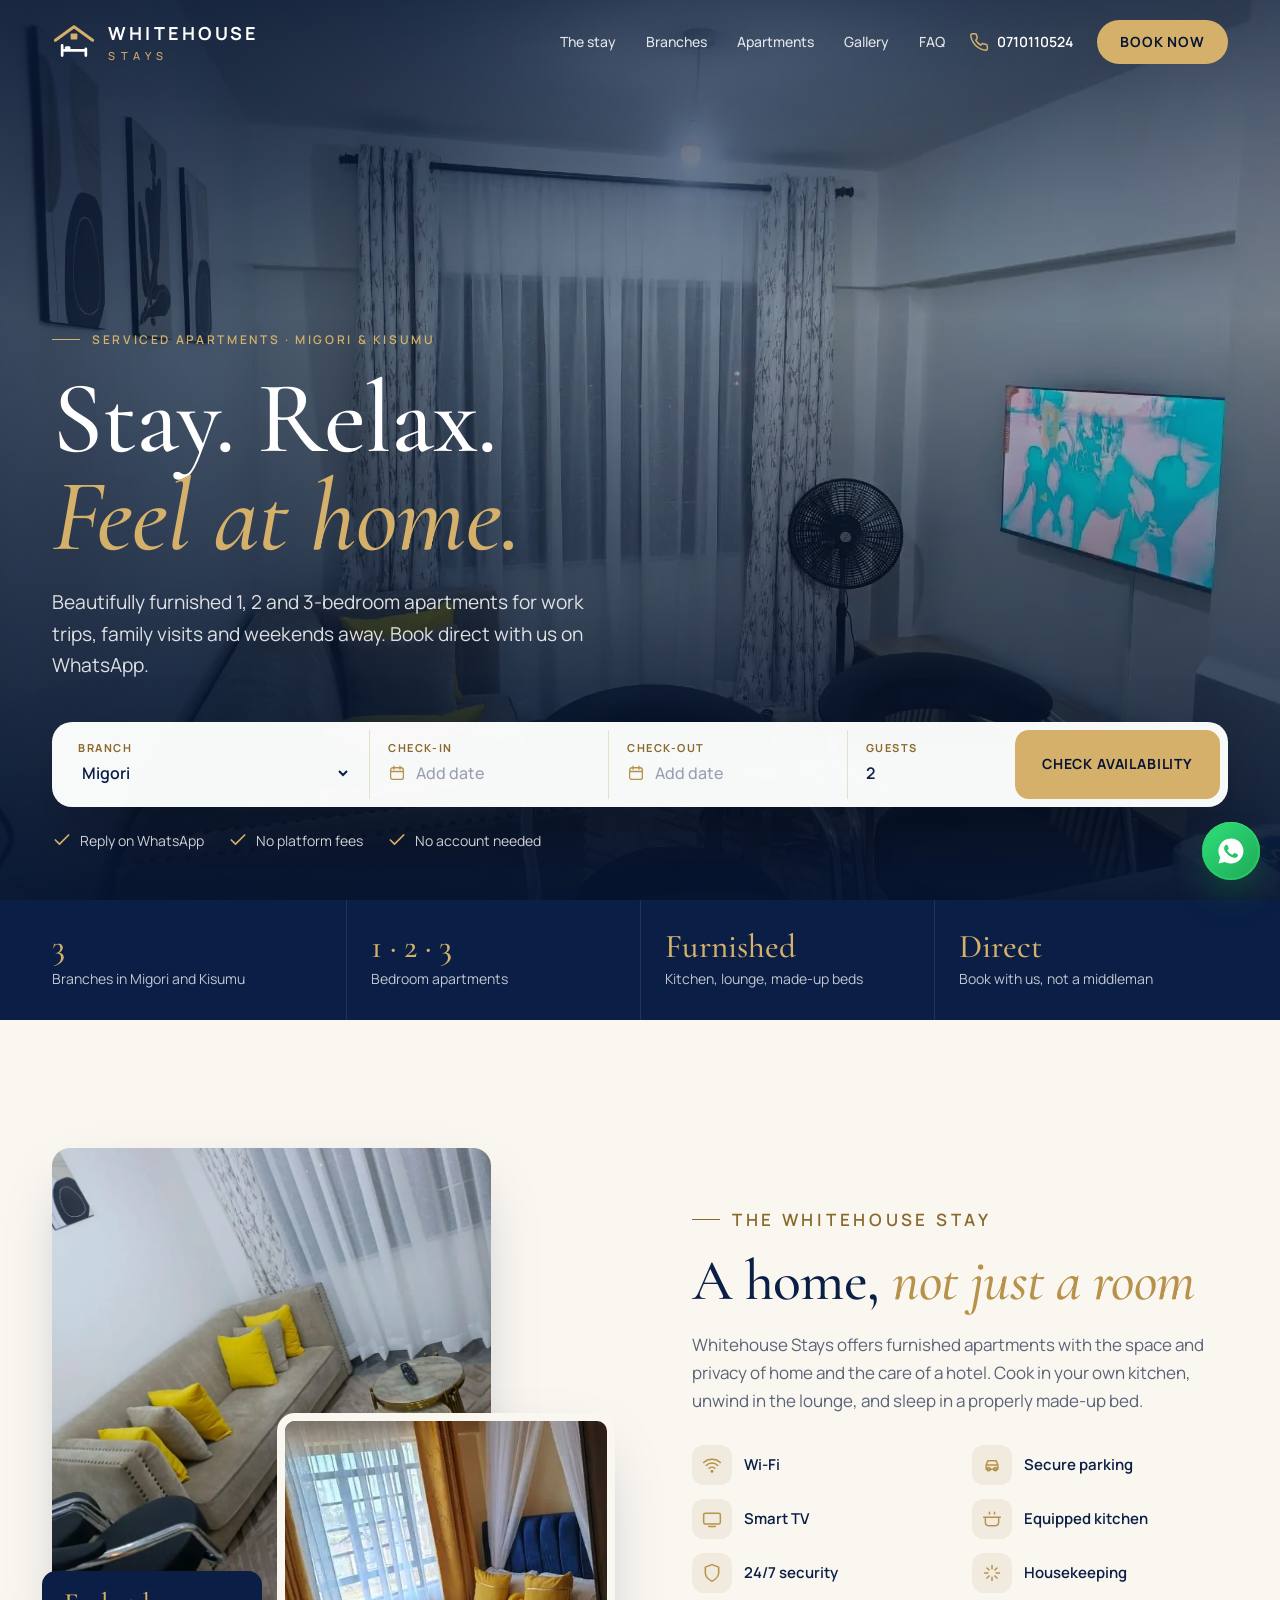
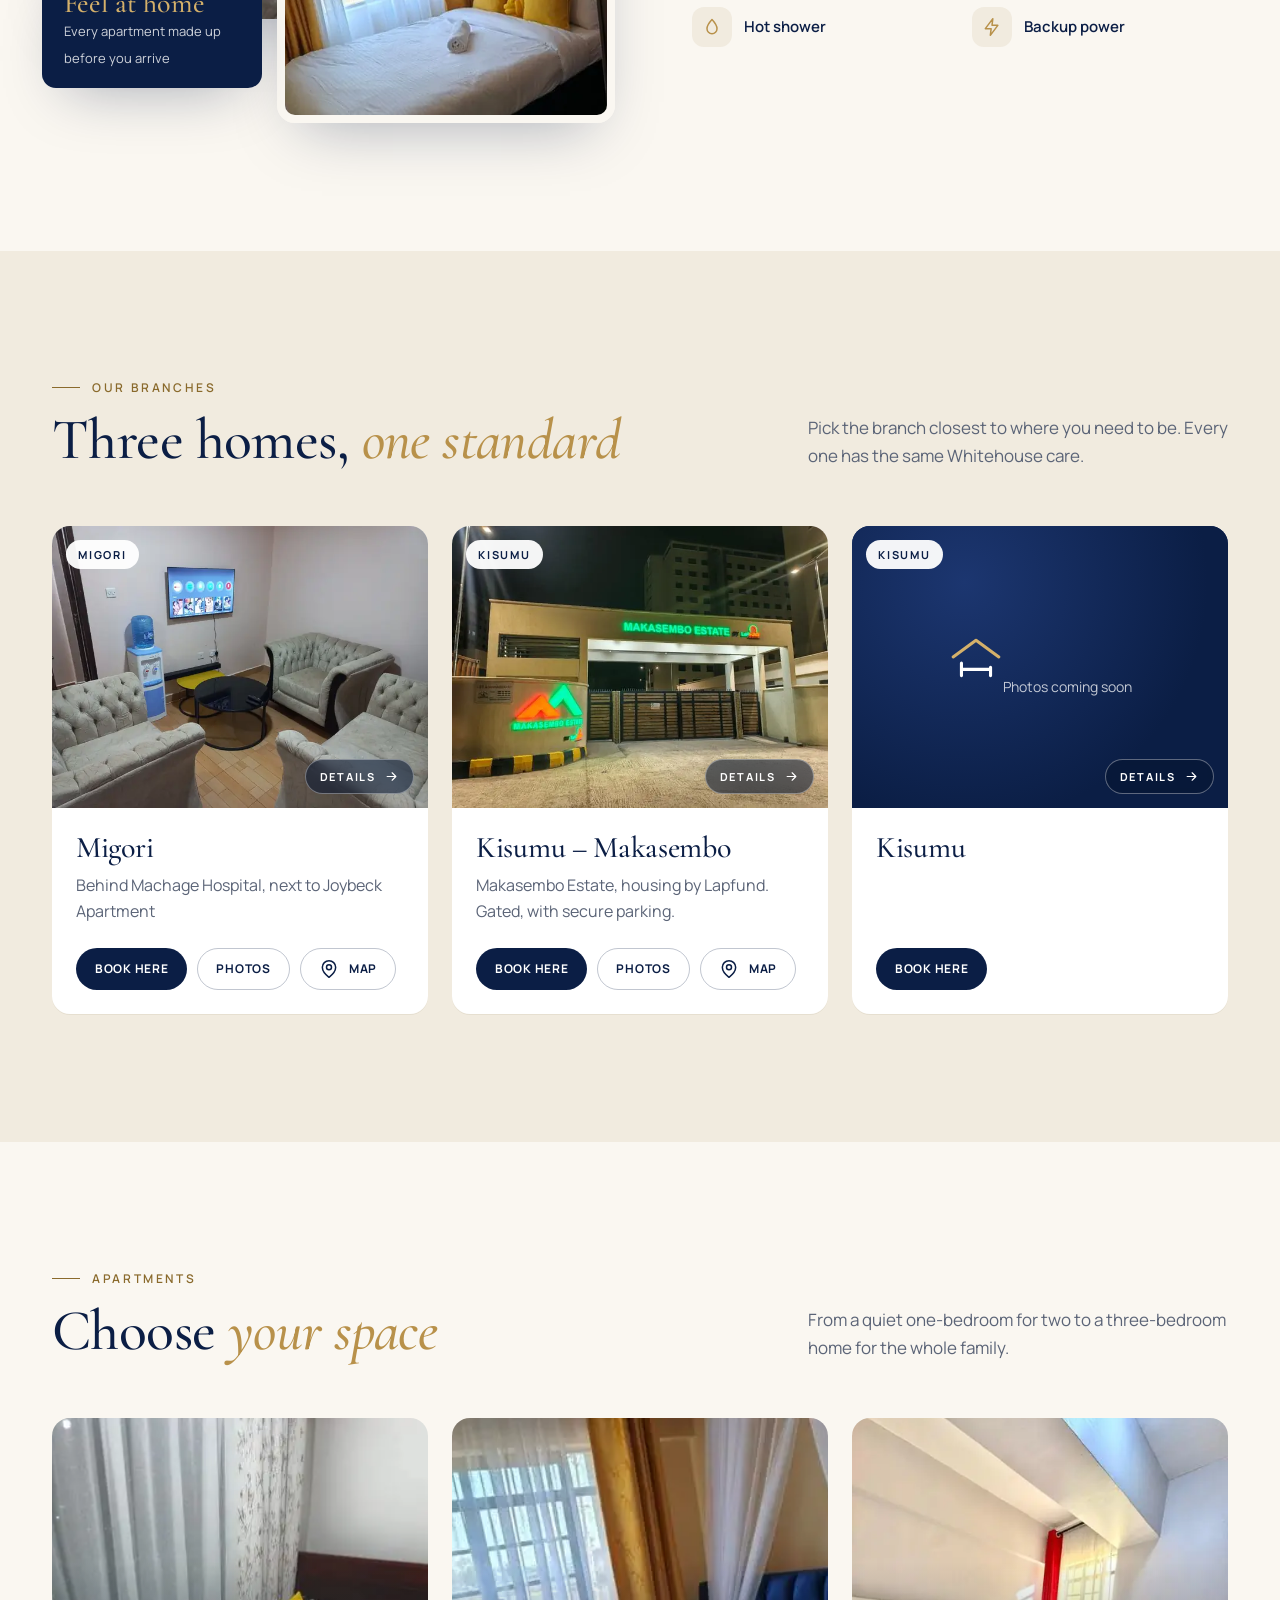
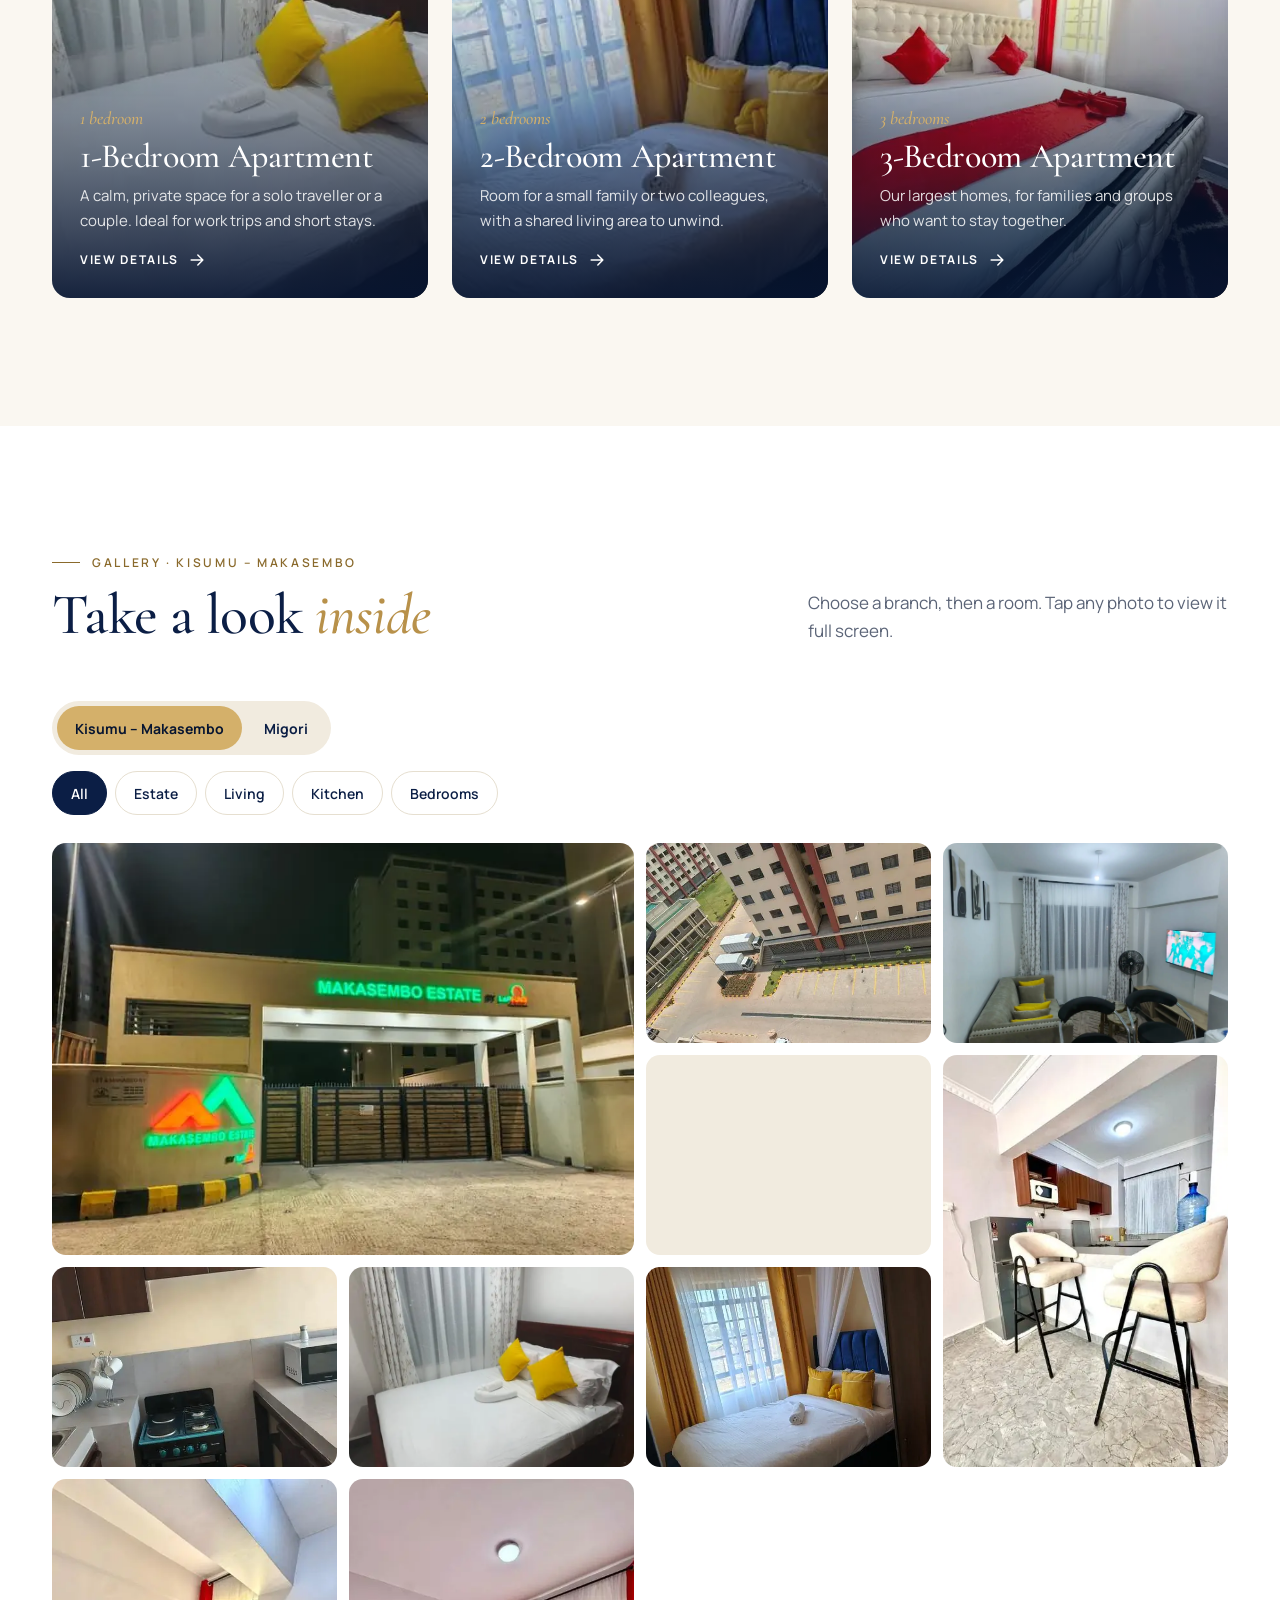
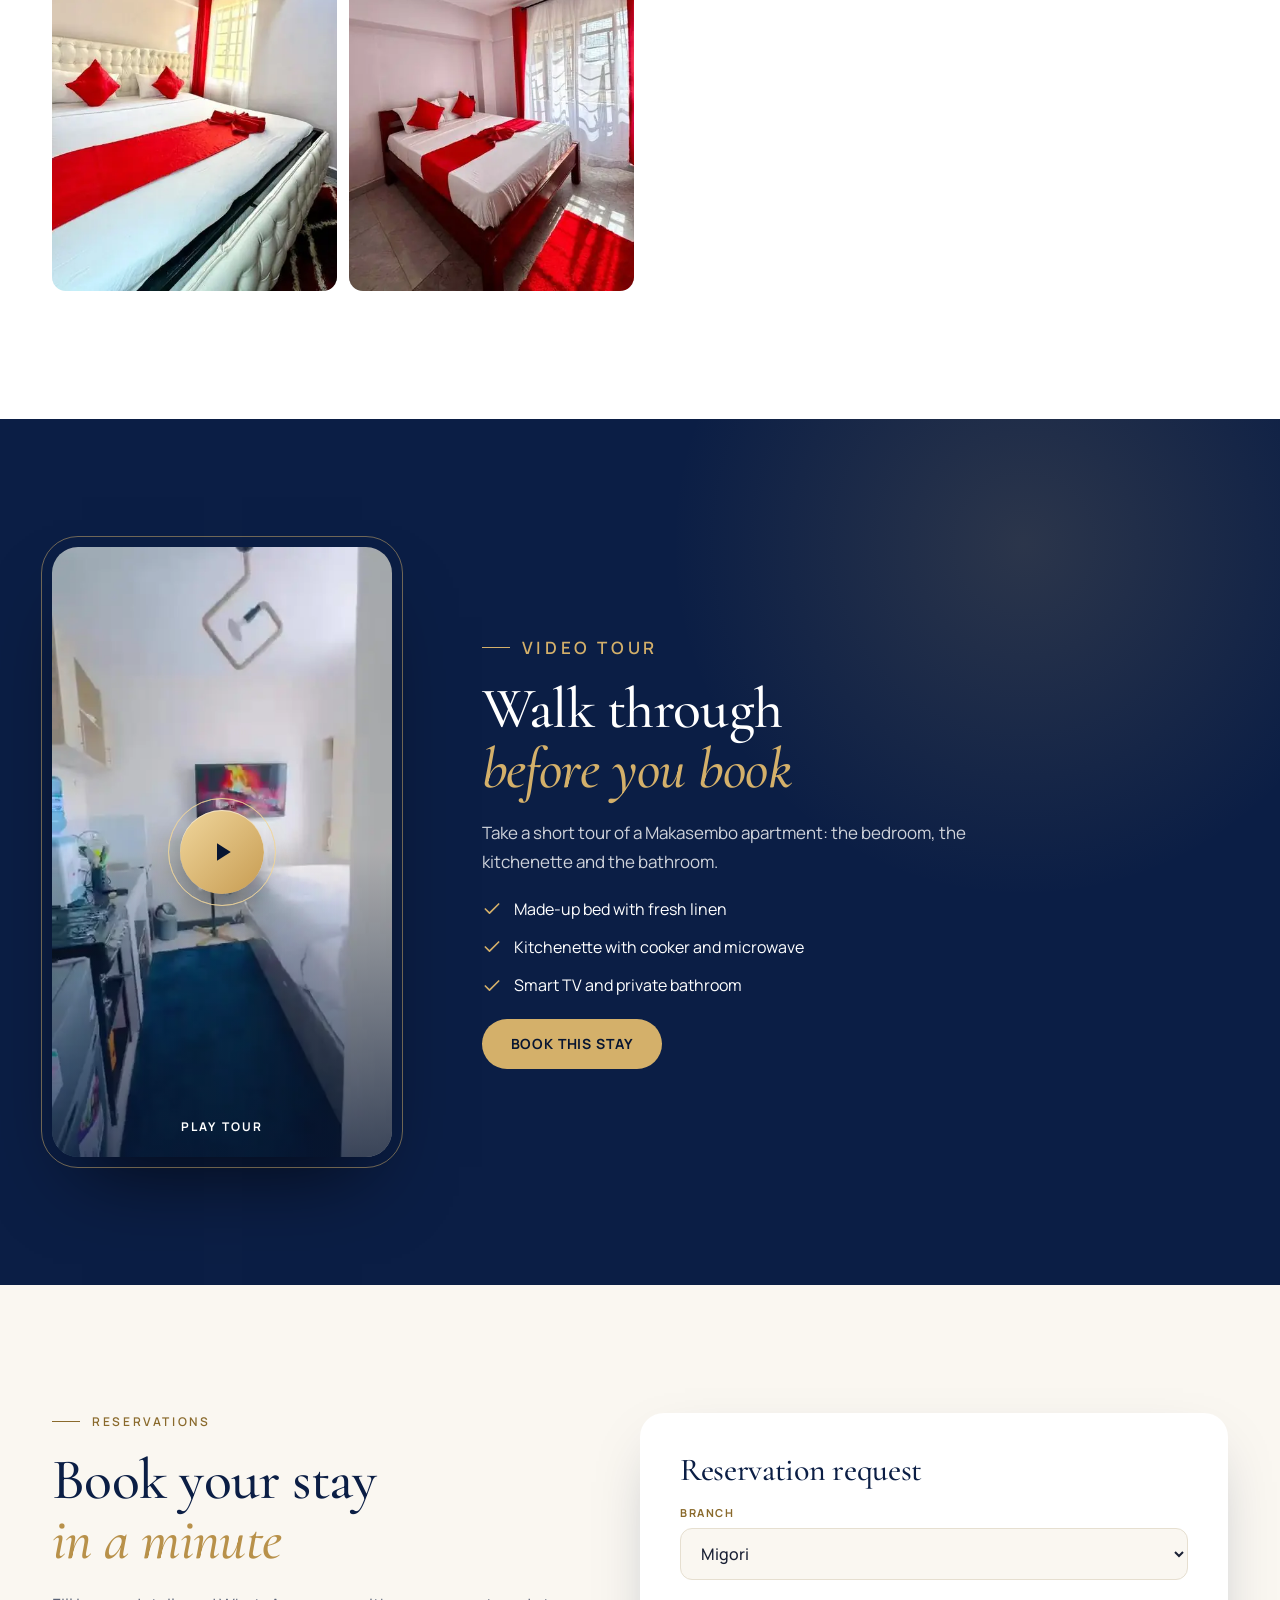
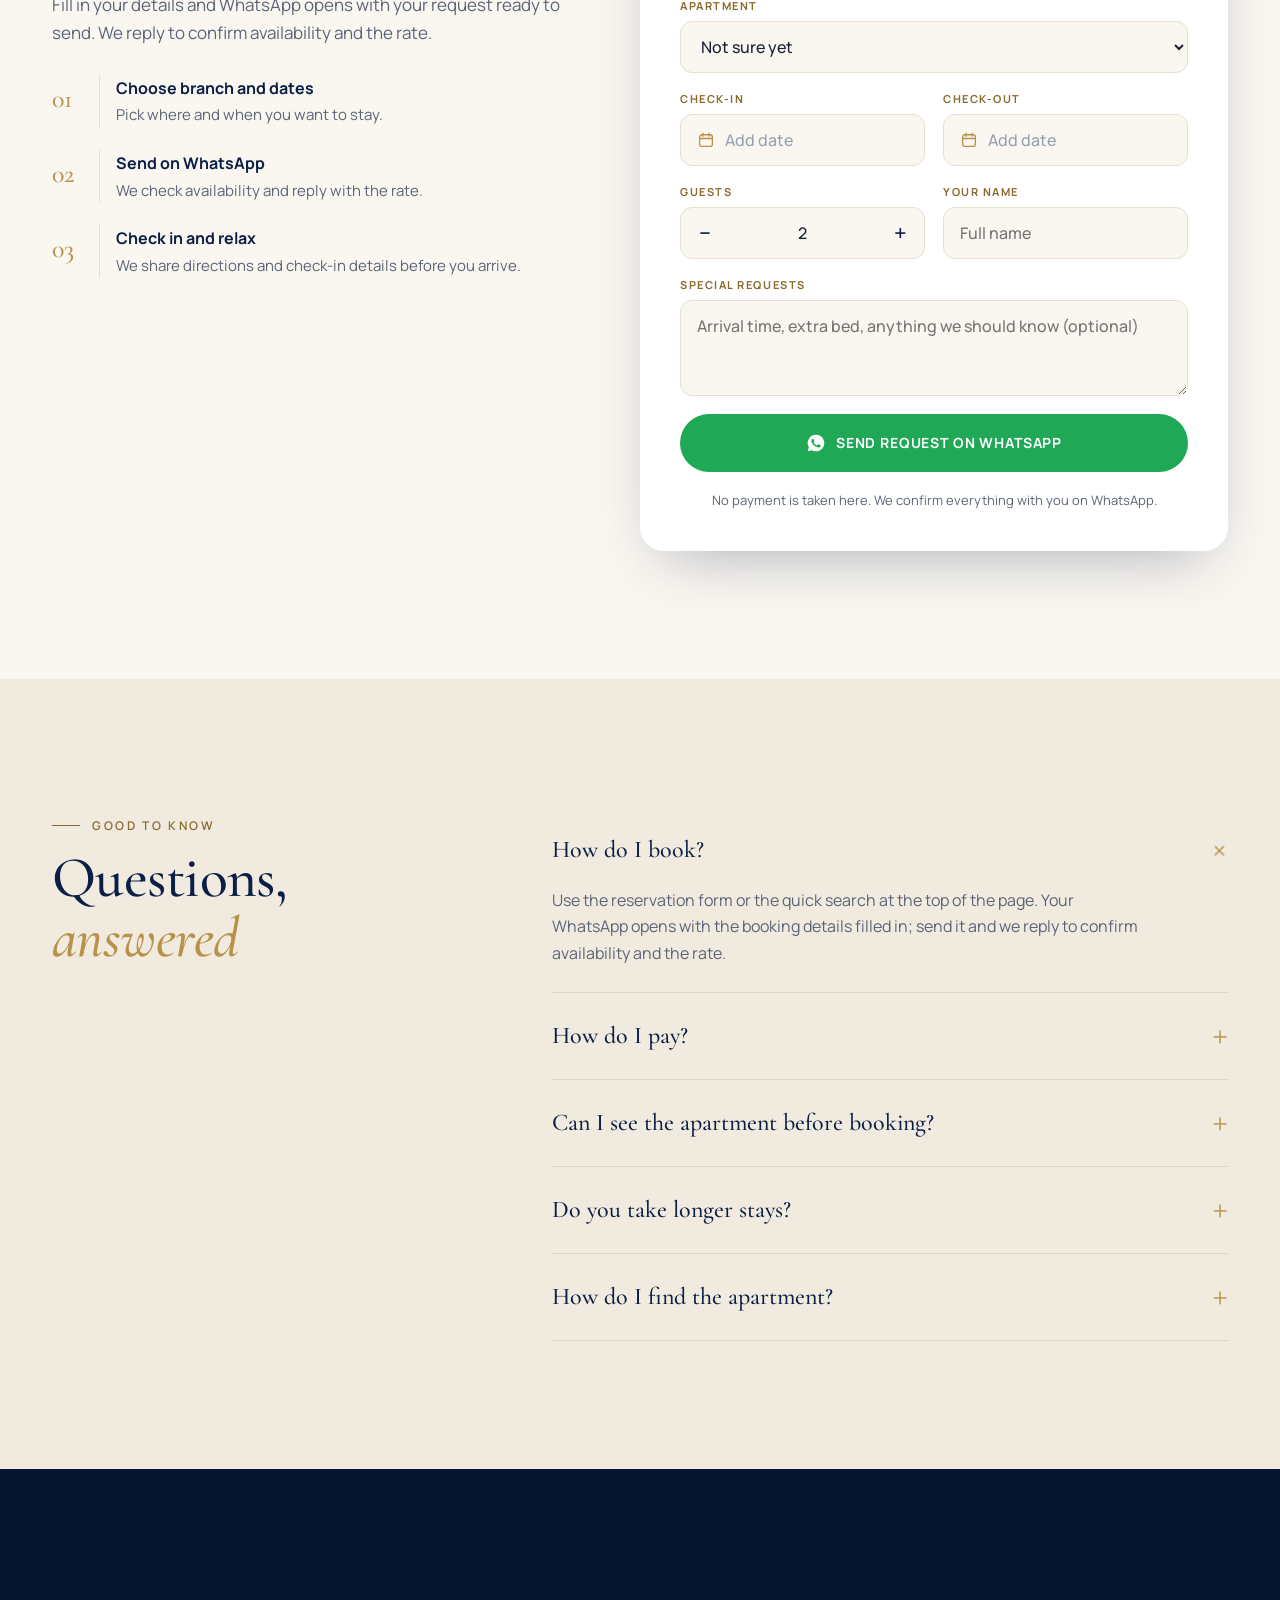
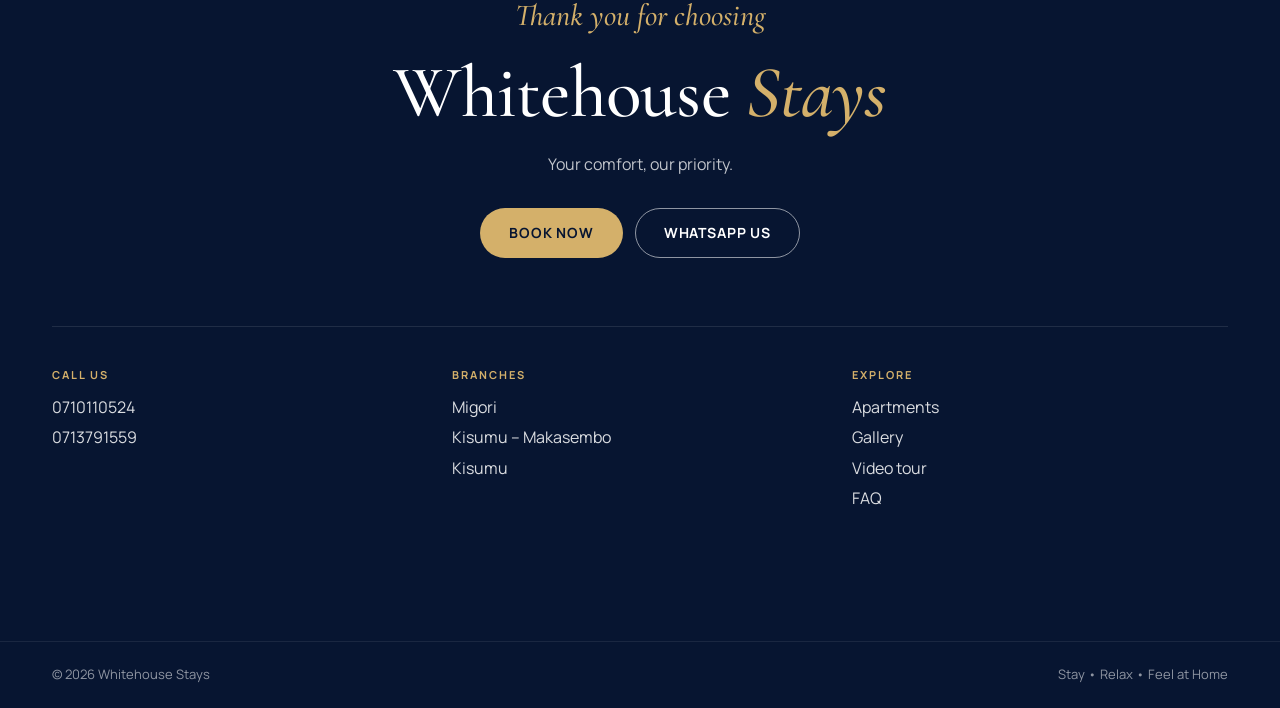
==== commit f7c94975: "Redesign branch and apartment pop-ups: slideshow, overlaid title, ivory detail panel Co-Authored-By:" ====
--- a/index.html
+++ b/index.html
@@ -434,63 +434,88 @@
 .bcard:hover .more svg{transform:translateX(3px)}
 .acard{cursor:pointer}
 .acard:focus-visible{outline:2px solid var(--gold);outline-offset:4px}
-.pop{border:0;padding:0;margin:auto;width:min(980px,calc(100vw - 24px));height:min(660px,calc(100dvh - 24px));overflow:hidden;border-radius:30px;color:#fff;background:linear-gradient(180deg,#0f2552,#071531);border:1px solid rgba(212,176,106,.4);box-shadow:0 70px 140px -30px rgba(2,8,24,.85)}
-.pop::backdrop{background:rgba(5,13,32,.7);backdrop-filter:blur(6px);-webkit-backdrop-filter:blur(6px)}
-.pop[open]{display:grid;grid-template-columns:minmax(0,1fr) minmax(0,1.08fr);animation:popIn .55s var(--ease)}
-@keyframes popIn{from{opacity:0;transform:translateY(26px) scale(.965)}}
-.pop-media{position:relative;overflow:hidden;background:var(--navy-2)}
-.pop-media picture,.pop-media img{position:absolute;inset:0;width:100%;height:100%;object-fit:cover}
-.pop[open] .pop-media img{animation:kb 14s var(--ease) forwards}
-@keyframes kb{from{transform:scale(1.14)}to{transform:scale(1)}}
-.pop-media::after{content:"";position:absolute;inset:0;background:linear-gradient(180deg,rgba(7,21,49,.35),transparent 30%,transparent 55%,rgba(7,21,49,.85)),linear-gradient(90deg,transparent 70%,rgba(7,21,49,.55))}
-.pop-media .ph{position:absolute;inset:0;display:grid;place-items:center;text-align:center;color:rgba(255,255,255,.75);background:radial-gradient(circle at 30% 20%,var(--navy-3),var(--navy) 70%)}
-.pop-chip{position:absolute;left:20px;top:20px;z-index:2;background:rgba(255,255,255,.94);color:var(--navy);font:700 11px var(--sans);letter-spacing:.18em;text-transform:uppercase;padding:8px 14px;border-radius:999px}
-.pop-strip{position:absolute;left:20px;right:20px;bottom:20px;z-index:2;display:flex;gap:8px;align-items:center}
-.pop-strip a{flex:none;width:64px;height:48px;border-radius:10px;overflow:hidden;border:1px solid rgba(255,255,255,.4);opacity:.9;transition:transform .35s var(--ease),border-color .25s}
-.pop-strip a:hover{transform:translateY(-4px);border-color:var(--gold)}
-.pop-strip a picture,.pop-strip a img{position:static;width:100%;height:100%;object-fit:cover;display:block}
-.pop-strip em{margin-left:auto;font:italic 500 17px var(--serif);color:#fff;text-decoration:none;white-space:nowrap}
-.pop-body{position:relative;display:flex;flex-direction:column;min-height:0;padding:0}
-.pop-body::before{content:"";position:absolute;left:36px;right:36px;top:-1px;height:1px;background:linear-gradient(90deg,transparent,var(--gold),transparent)}
-.pop-scroll{flex:1;overflow:auto;padding:38px clamp(22px,4vw,40px) 10px;scrollbar-width:thin;scrollbar-color:rgba(212,176,106,.4) transparent}
-.pop-scroll>*{animation:rise .6s var(--ease) both}
-.pop-scroll>:nth-child(2){animation-delay:.07s}.pop-scroll>:nth-child(3){animation-delay:.14s}.pop-scroll>:nth-child(4){animation-delay:.21s}.pop-scroll>:nth-child(5){animation-delay:.28s}.pop-scroll>:nth-child(6){animation-delay:.35s}
-@keyframes rise{from{opacity:0;transform:translateY(14px)}}
-.pop .eyebrow{color:var(--gold)}
-.pop h3{color:#fff;font-size:clamp(34px,4.4vw,50px);margin:10px 0 14px}
-.pop h3 em{color:var(--gold);font-style:italic}
-.pop-loc{display:flex;gap:10px;align-items:flex-start;color:rgba(255,255,255,.78);font-size:15.5px;line-height:1.55}
-.pop-loc svg{color:var(--gold);margin-top:3px}
-.pop-lead{color:rgba(255,255,255,.8);font-size:16.5px;max-width:46ch;margin:0}
-.pop-num{display:flex;align-items:center;gap:16px;margin:0 0 6px}
-.pop-num i{font:500 70px/1 var(--serif);font-style:normal;background:linear-gradient(135deg,#f3dba6,#c79c52);-webkit-background-clip:text;background-clip:text;color:transparent}
-.pop-num span{font:700 11px var(--sans);letter-spacing:.22em;text-transform:uppercase;color:rgba(255,255,255,.65);line-height:1.6}
-.pop-h{display:flex;align-items:center;gap:14px;margin:26px 0 14px;font:700 11px var(--sans);letter-spacing:.22em;text-transform:uppercase;color:var(--gold)}
-.pop-h::after{content:"";flex:1;height:1px;background:rgba(255,255,255,.14)}
-.pop-am{display:grid;grid-template-columns:1fr 1fr;gap:10px;margin:0;padding:0;list-style:none}
-.pop-am li{display:flex;align-items:center;gap:11px;font-size:14px;font-weight:600;color:#fff;padding:9px 12px;border-radius:12px;background:rgba(255,255,255,.05);border:1px solid rgba(255,255,255,.08);transition:border-color .25s,background .25s}
-.pop-am li:hover{border-color:rgba(212,176,106,.5);background:rgba(212,176,106,.08)}
-.pop-am svg{color:var(--gold);width:19px;height:19px}
+.pop{border:0;padding:0;margin:auto;width:min(1080px,calc(100vw - 24px));height:min(700px,calc(100dvh - 24px));overflow:hidden;border-radius:34px;background:var(--ivory);color:var(--ink);box-shadow:0 90px 180px -30px rgba(2,8,24,.95),0 0 0 1px rgba(212,176,106,.55)}
+.pop::backdrop{background:radial-gradient(70% 60% at 50% 35%,rgba(22,46,104,.72),rgba(4,10,26,.9));backdrop-filter:blur(9px);-webkit-backdrop-filter:blur(9px)}
+.pop[open]{display:grid;grid-template-columns:minmax(0,1.14fr) minmax(0,1fr);animation:popIn .75s var(--ease)}
+@keyframes popIn{from{opacity:0;transform:translateY(40px) scale(.94);filter:blur(10px)}}
+.pop-media{position:relative;overflow:hidden;background:var(--night);isolation:isolate}
+.sl{position:absolute;inset:0;opacity:0;transition:opacity 1.2s var(--ease)}
+.sl.on{opacity:1}
+.sl picture,.sl img{display:block;width:100%;height:100%;object-fit:cover}
+.sl.on img{animation:kb 10s linear forwards}
+@keyframes kb{from{transform:scale(1.13) translate(1.5%,1%)}to{transform:scale(1)}}
+.pop-media::after{content:"";position:absolute;inset:0;z-index:1;pointer-events:none;background:linear-gradient(180deg,rgba(5,13,32,.5) 0%,transparent 26%,transparent 38%,rgba(5,13,32,.88) 100%)}
+.pop-media .ph{position:absolute;inset:0;display:grid;place-items:center;text-align:center;color:rgba(255,255,255,.8);background:radial-gradient(circle at 30% 20%,var(--navy-3),var(--navy) 70%)}
+.pop-chip{position:absolute;left:26px;top:26px;z-index:3;display:inline-flex;align-items:center;gap:8px;background:rgba(255,255,255,.14);border:1px solid rgba(255,255,255,.4);backdrop-filter:blur(10px);-webkit-backdrop-filter:blur(10px);color:#fff;font:700 11px var(--sans);letter-spacing:.2em;text-transform:uppercase;padding:9px 16px;border-radius:999px}
+.pop-chip::before{content:"";width:6px;height:6px;border-radius:50%;background:var(--gold);box-shadow:0 0 0 4px rgba(212,176,106,.3)}
+.pop-ttl{position:absolute;left:32px;right:32px;bottom:78px;z-index:3}
+.pop-ttl small{text-shadow:0 2px 12px rgba(0,0,0,.7);display:block;font:700 11px var(--sans);letter-spacing:.3em;text-transform:uppercase;color:var(--gold);margin-bottom:12px}
+.pop-ttl h3{color:#fff;font-size:clamp(40px,5vw,64px);line-height:.98;text-shadow:0 4px 30px rgba(0,0,0,.45);margin:0}
+.pop-ttl h3 em{color:var(--gold)}
+.pop-ttl p{margin:14px 0 0;display:flex;gap:9px;color:rgba(255,255,255,.88);font-size:15px;line-height:1.5;max-width:44ch}
+.pop-ttl p svg{color:var(--gold);flex:none;margin-top:3px}
+.pop-ctl{position:absolute;left:32px;right:26px;bottom:22px;z-index:3;display:flex;align-items:center;gap:14px}
+.pop-dots{display:flex;gap:6px;flex:1;min-width:0}
+.pop-dots button{flex:0 1 38px;height:20px;border:0;background:none;padding:0;cursor:pointer;position:relative}
+.pop-dots button::before,.pop-dots button::after{content:"";position:absolute;left:0;top:8px;height:3px;border-radius:3px}
+.pop-dots button::before{right:0;background:rgba(255,255,255,.3)}
+.pop-dots button::after{width:0;background:var(--gold)}
+.pop-dots button.done::after{width:100%}
+.pop-dots button.on::after{animation:fillbar 4.8s linear forwards}
+@keyframes fillbar{to{width:100%}}
+.pop-cap{font:italic 500 18px var(--serif);color:#fff;white-space:nowrap;overflow:hidden;text-overflow:ellipsis;max-width:40%}
+.pop-arr{flex:none;width:42px;height:42px;border-radius:50%;border:1px solid rgba(255,255,255,.4);background:rgba(255,255,255,.1);backdrop-filter:blur(8px);-webkit-backdrop-filter:blur(8px);color:#fff;display:grid;place-items:center;cursor:pointer;transition:background .25s,color .25s,transform .3s var(--ease)}
+.pop-arr:hover{background:var(--gold);color:var(--night);border-color:var(--gold);transform:scale(1.08)}
+.pop-body{position:relative;display:flex;flex-direction:column;min-height:0;overflow:hidden;background:radial-gradient(90% 45% at 100% 0%,rgba(212,176,106,.22),transparent 60%),linear-gradient(180deg,#fffdf8,#f5eedf)}
+.pop-body::before{content:attr(data-mark);position:absolute;right:-18px;bottom:70px;font:500 360px/.8 var(--serif);color:rgba(212,176,106,.13);pointer-events:none;user-select:none}
+.pop-scroll{position:relative;flex:1;overflow:auto;padding:54px clamp(24px,4vw,44px) 14px;scrollbar-width:thin;scrollbar-color:rgba(184,145,74,.5) transparent}
+.pop-scroll>*{animation:rise .7s var(--ease) both}
+.pop-scroll>:nth-child(2){animation-delay:.08s}.pop-scroll>:nth-child(3){animation-delay:.16s}.pop-scroll>:nth-child(4){animation-delay:.24s}.pop-scroll>:nth-child(5){animation-delay:.32s}.pop-scroll>:nth-child(6){animation-delay:.4s}.pop-scroll>:nth-child(7){animation-delay:.48s}
+@keyframes rise{from{opacity:0;transform:translateY(16px)}}
+.pop-lead{font:italic 500 clamp(22px,2.3vw,28px)/1.32 var(--serif);color:var(--navy);margin:0;text-wrap:balance}
+.pop-lead::before{content:"“";display:block;font:500 64px/.6 var(--serif);color:var(--gold);margin-bottom:6px}
+.pop-facts{display:grid;grid-template-columns:repeat(3,1fr);gap:12px;margin:26px 0 0}
+.pop-facts div{padding-top:12px;border-top:2px solid var(--gold)}
+.pop-facts b{display:block;font:500 32px/1 var(--serif);color:var(--navy)}
+.pop-facts span{display:block;margin-top:6px;font:700 10px var(--sans);letter-spacing:.16em;text-transform:uppercase;color:var(--gold-ink)}
+.pop-price{margin:16px 0 0;font:600 15px var(--sans);color:var(--gold-ink)}
+.pop-h{display:flex;align-items:center;gap:14px;margin:30px 0 16px;font:700 11px var(--sans);letter-spacing:.24em;text-transform:uppercase;color:var(--gold-ink)}
+.pop-h::after{content:"";flex:1;height:1px;background:linear-gradient(90deg,var(--gold),transparent)}
+.pop-am{display:grid;grid-template-columns:repeat(4,1fr);gap:16px 8px;margin:0;padding:0;list-style:none}
+.pop-am li{display:flex;flex-direction:column;align-items:center;gap:9px;text-align:center;font:700 12px/1.25 var(--sans);color:var(--navy);animation:pip .6s var(--ease) both;animation-delay:calc(.35s + var(--i) * .05s)}
+@keyframes pip{from{opacity:0;transform:scale(.6)}}
+.pop-am span{width:52px;height:52px;border-radius:50%;display:grid;place-items:center;color:var(--gold);background:linear-gradient(145deg,#17306a,#0b1e45);box-shadow:0 10px 20px -10px rgba(11,30,69,.8),inset 0 1px 0 rgba(255,255,255,.18),0 0 0 3px #fffdf8,0 0 0 4px rgba(212,176,106,.55);transition:transform .35s var(--ease)}
+.pop-am li:hover span{transform:translateY(-4px) rotate(-6deg)}
+.pop-am svg{width:22px;height:22px}
 .pop-ch{display:flex;flex-wrap:wrap;gap:8px}
-.pop-ch button{font:600 14px var(--sans);color:rgba(255,255,255,.85);background:rgba(255,255,255,.05);border:1px solid rgba(255,255,255,.18);border-radius:999px;padding:10px 16px;cursor:pointer;min-height:44px;transition:all .25s}
-.pop-ch button:hover{border-color:var(--gold)}
-.pop-ch button[aria-pressed=true]{background:var(--gold);color:var(--night);border-color:var(--gold);font-weight:700}
-.pop-act{display:flex;flex-wrap:wrap;gap:10px;padding:18px clamp(22px,4vw,40px) 24px;border-top:1px solid rgba(255,255,255,.1);background:linear-gradient(180deg,transparent,rgba(5,13,32,.5))}
-.pop-act .btn{min-height:50px;padding:0 22px;font-size:13px}
-.pop-act .btn-gold{flex:1 1 200px}
-.pop-act .btn-line{border-color:rgba(255,255,255,.28);color:#fff}.pop-act .btn-line:hover{border-color:var(--gold);background:rgba(255,255,255,.06)}
-.pop-act .sq{width:50px;padding:0;flex:none}
-.pop-x{position:absolute;right:16px;top:16px;z-index:5;width:42px;height:42px;border-radius:50%;border:1px solid rgba(255,255,255,.25);background:rgba(7,21,49,.55);backdrop-filter:blur(8px);-webkit-backdrop-filter:blur(8px);color:#fff;display:grid;place-items:center;cursor:pointer;transition:background .25s,color .25s,transform .3s var(--ease)}
-.pop-x:hover{background:var(--gold);color:var(--night);transform:rotate(90deg)}
+.pop-ch button{font:600 14px var(--sans);color:var(--navy);background:#fff;border:1px solid var(--line);border-radius:999px;padding:10px 18px;cursor:pointer;min-height:44px;transition:all .25s}
+.pop-ch button:hover{border-color:var(--gold-2)}
+.pop-ch button[aria-pressed=true]{background:var(--navy);color:var(--gold);border-color:var(--navy);box-shadow:0 10px 20px -10px rgba(11,30,69,.7)}
+.pop-act{position:relative;display:flex;flex-wrap:wrap;gap:10px;padding:18px clamp(24px,4vw,44px) 26px;border-top:1px solid var(--line);background:rgba(255,253,248,.92);backdrop-filter:blur(8px)}
+.pop-act .btn{min-height:52px;padding:0 24px;font-size:13px}
+.pop-act .btn-gold{flex:1 1 210px;position:relative;overflow:hidden;background:linear-gradient(135deg,#efd49a,#c79c52);box-shadow:0 16px 30px -14px rgba(138,106,44,.9)}
+.pop-act .btn-gold::after{content:"";position:absolute;top:0;bottom:0;width:60px;left:-80px;background:linear-gradient(100deg,transparent,rgba(255,255,255,.65),transparent);transform:skewX(-20deg);animation:shine 3.6s var(--ease) 1.2s infinite}
+@keyframes shine{to{left:120%}}
+.pop-act .btn-gold svg{transition:transform .3s var(--ease)}.pop-act .btn-gold:hover svg{transform:translateX(4px)}
+.pop-act .sq{width:52px;padding:0;flex:none}
+.pop-x{position:absolute;right:18px;top:18px;z-index:6;width:44px;height:44px;border-radius:50%;border:1px solid var(--line);background:#fff;color:var(--navy);display:grid;place-items:center;cursor:pointer;box-shadow:0 8px 20px -10px rgba(11,30,69,.4);transition:background .25s,color .25s,transform .35s var(--ease)}
+.pop-x:hover{background:var(--navy);color:var(--gold);transform:rotate(90deg)}
 @media(max-width:760px){
-  .pop{height:min(760px,calc(100dvh - 16px));width:calc(100vw - 16px);border-radius:26px}
+  .pop{height:min(780px,calc(100dvh - 16px));width:calc(100vw - 16px);border-radius:28px}
   .pop[open]{display:flex;flex-direction:column}
-  .pop-media{flex:none;height:210px}
+  .pop-media{flex:none;height:262px}
+  .pop-chip{left:18px;top:18px}
+  .pop-ttl{left:20px;right:20px;bottom:56px}.pop-ttl h3{font-size:34px}.pop-ttl p{font-size:13.5px;margin-top:8px}.pop-ttl small{margin-bottom:8px}
+  .pop-ctl{left:20px;right:16px;bottom:14px}.pop-cap{display:none}.pop-arr{width:36px;height:36px}
+  .pop-x{background:rgba(255,255,255,.18);border-color:rgba(255,255,255,.5);color:#fff;backdrop-filter:blur(8px);-webkit-backdrop-filter:blur(8px);right:14px;top:14px;width:40px;height:40px}
   .pop-body{flex:1}
+  .pop-body::before{font-size:240px;bottom:90px}
   .pop-scroll{padding-top:26px}
-  .pop-am{grid-template-columns:1fr 1fr}
-  .pop-strip a{width:52px;height:40px}.pop-strip em{display:none}
-  .pop-act{flex-wrap:wrap;gap:8px;padding-top:14px;padding-bottom:calc(16px + env(safe-area-inset-bottom))}.pop-act .btn{padding:0 14px;min-height:46px}.pop-act .btn-gold{flex:1 1 100%}.pop-act .btn-line:not(.sq){flex:1}.pop-act .sq{width:46px}
+  .pop-lead{font-size:21px}.pop-lead::before{font-size:48px}
+  .pop-facts b{font-size:26px}
+  .pop-am{gap:14px 4px}.pop-am li{font-size:11px}.pop-am span{width:46px;height:46px}
+  .pop-act{gap:8px;padding-top:14px;padding-bottom:calc(16px + env(safe-area-inset-bottom))}
+  .pop-act .btn{padding:0 14px;min-height:48px}.pop-act .btn-gold{flex:1 1 100%}.pop-act .btn-line:not(.sq){flex:1}.pop-act .sq{width:48px}
 }
 </style>
 </head>
@@ -659,7 +684,7 @@
 <dialog class="pop" id="pop" aria-labelledby="popT">
   <button class="pop-x" type="button" id="popX" aria-label="Close"><svg class="ico" viewBox="0 0 24 24" fill="none" stroke="currentColor" stroke-width="2" stroke-linecap="round" aria-hidden="true"><path d="M6 6l12 12M18 6 6 18"/></svg></button>
   <div class="pop-media" id="popMedia"></div>
-  <div class="pop-body"><div class="pop-scroll" id="popScroll"></div><div class="pop-act" id="popAct"></div></div>
+  <div class="pop-body" id="popBody"><div class="pop-scroll" id="popScroll"></div><div class="pop-act" id="popAct"></div></div>
 </dialog>
 
 <dialog class="rev" id="review" aria-labelledby="rvT">
@@ -880,31 +905,58 @@
 
 /* branch and apartment pop-ups */
 const pop = $("#pop"), popMedia = $("#popMedia"), popScroll = $("#popScroll"), popAct = $("#popAct");
-const amList = () => `<p class="pop-h">Every stay includes</p><ul class="pop-am">${CONFIG.amenities.map(([i, t]) => `<li>${svg(ICONS[i])}${esc(t)}</li>`).join("")}</ul>`;
+const amList = () => `<p class="pop-h">Every stay includes</p><ul class="pop-am">${CONFIG.amenities.map(([i, t], n) => `<li style="--i:${n}"><span>${svg(ICONS[i])}</span>${esc(t)}</li>`).join("")}</ul>`;
 const eager = h => h.replace('loading="lazy"', 'loading="eager"');
-const contactBtns = q => `<a class="btn btn-line sq" href="${tel(CONFIG.phones[0])}" aria-label="Call ${esc(CONFIG.phones[0])}">${svg('<path d="M22 16.9v3a2 2 0 0 1-2.2 2 19.8 19.8 0 0 1-8.6-3.1 19.5 19.5 0 0 1-6-6A19.8 19.8 0 0 1 2.1 4.2 2 2 0 0 1 4.1 2h3a2 2 0 0 1 2 1.7c.1.9.4 1.8.7 2.7a2 2 0 0 1-.5 2.1L8 9.8a16 16 0 0 0 6 6l1.3-1.3a2 2 0 0 1 2.1-.4c.9.3 1.8.6 2.7.7a2 2 0 0 1 1.7 2Z"/>')}</a><a class="btn btn-line sq" href="${wa(q)}" target="_blank" rel="noopener" aria-label="Ask on WhatsApp">${svg('<path d="M21 11.5a8.4 8.4 0 0 1-9 8.4 8.6 8.6 0 0 1-3.8-.9L3 21l1.9-5.2A8.4 8.4 0 1 1 21 11.5Z"/>')}</a>`;
+const phoneIco = '<path d="M22 16.9v3a2 2 0 0 1-2.2 2 19.8 19.8 0 0 1-8.6-3.1 19.5 19.5 0 0 1-6-6A19.8 19.8 0 0 1 2.1 4.2 2 2 0 0 1 4.1 2h3a2 2 0 0 1 2 1.7c.1.9.4 1.8.7 2.7a2 2 0 0 1-.5 2.1L8 9.8a16 16 0 0 0 6 6l1.3-1.3a2 2 0 0 1 2.1-.4c.9.3 1.8.6 2.7.7a2 2 0 0 1 1.7 2Z"/>';
+const chatIco = '<path d="M21 11.5a8.4 8.4 0 0 1-9 8.4 8.6 8.6 0 0 1-3.8-.9L3 21l1.9-5.2A8.4 8.4 0 1 1 21 11.5Z"/>';
+const contactBtns = q => `<a class="btn btn-line sq" href="${tel(CONFIG.phones[0])}" aria-label="Call ${esc(CONFIG.phones[0])}">${svg(phoneIco)}</a><a class="btn btn-line sq" href="${wa(q)}" target="_blank" rel="noopener" aria-label="Ask on WhatsApp">${svg(chatIco)}</a>`;
+const facts = rows => `<div class="pop-facts">${rows.map(([v, l]) => `<div><b>${esc(v)}</b><span>${esc(l)}</span></div>`).join("")}</div>`;
+
+/* slideshow */
+let sIdx = 0, sTimer = 0, sN = 0;
+const still = matchMedia("(prefers-reduced-motion:reduce)").matches;
+const goSlide = n => {
+  if (!sN) return;
+  sIdx = (n + sN) % sN;
+  popMedia.querySelectorAll(".sl").forEach((el, i) => el.classList.toggle("on", i === sIdx));
+  popMedia.querySelectorAll(".pop-dots button").forEach((el, i) => { el.classList.toggle("on", i === sIdx); el.classList.toggle("done", i < sIdx); });
+  const cap = popMedia.querySelector(".sl.on"); $("#popCap").textContent = cap ? cap.dataset.cap : "";
+  clearInterval(sTimer);
+  if (sN > 1 && !still) sTimer = setInterval(() => goSlide(sIdx + 1), 4800);
+};
+const buildMedia = (slides, chip, eyebrow, title, sub) => {
+  sN = slides.length;
+  popMedia.innerHTML = (slides.length ? slides.map((s, i) => `<div class="sl" data-cap="${esc(s.c)}">${i < 2 ? eager(s.h) : s.h}</div>` ).join("") : `<div class="ph"><div>${mark}<br>Photos coming soon</div></div>`)
+    + `<span class="pop-chip">${esc(chip)}</span>`
+    + `<div class="pop-ttl"><small>${esc(eyebrow)}</small><h3 id="popT">${title}</h3>${sub}</div>`
+    + `<div class="pop-ctl"><div class="pop-dots">${slides.map((s, i) => `<button type="button" data-s="${i}" aria-label="Photo ${i + 1}"></button>`).join("")}</div><span class="pop-cap" id="popCap"></span>`
+    + (sN > 1 ? `<button class="pop-arr" type="button" data-d="-1" aria-label="Previous photo">${svg('<path d="m15 18-6-6 6-6"/>')}</button><button class="pop-arr" type="button" data-d="1" aria-label="Next photo">${svg('<path d="m9 18 6-6-6-6"/>')}</button>` : "") + `</div>`;
+  goSlide(0);
+};
+const sz = "(max-width:760px) 100vw, 600px";
 const openBranch = id => {
   const b = CONFIG.branches.find(x => x.id === id), g = CONFIG.galleries.find(x => x.id === id);
-  popMedia.innerHTML = (b.photo ? eager(picOf(b.photo, `${b.name}`, "(max-width:760px) 100vw, 480px")) : `<div class="ph"><div>${mark}<br>Photos coming soon</div></div>`)
-    + `<span class="pop-chip">${esc(b.town)}</span>`
-    + (g ? `<div class="pop-strip">${g.photos.slice(1, 5).map(p => `<a href="#gallery" data-gal="${b.id}" aria-label="See ${esc(p.c)}">${pic(p.f, p.c, { sizes: "64px", sw: p.sw, fw: p.fw, w: p.w, h: p.h })}</a>`).join("")}<em>${g.photos.length} photos</em></div>` : "");
-  popScroll.innerHTML = `<p class="eyebrow">Branch</p><h3 id="popT">${esc(b.name)}</h3>`
-    + (b.landmark ? `<p class="pop-loc">${svg(ICONS.pin)}<span>${esc(b.landmark)}</span></p>` : `<p class="pop-lead">Details and photos for this branch are coming soon. Message us and we will gladly help.</p>`)
-    + amList();
-  popAct.innerHTML = `<a class="btn btn-gold" href="#book" data-branch="${b.id}">Book here</a>`
-    + (g ? `<a class="btn btn-line" href="#gallery" data-gal="${b.id}">Photos</a>` : "")
+  const slides = g ? g.photos.slice(0, 7).map(p => ({ c: p.c, h: pic(p.f, p.c, { sizes: sz, sw: p.sw, fw: p.fw, w: p.w, h: p.h }) })) : [];
+  buildMedia(slides, b.town, "Our branch", esc(b.name), b.landmark ? `<p>${svg(ICONS.pin)}<span>${esc(b.landmark)}</span></p>` : "");
+  popScroll.innerHTML = `<p class="pop-lead">${b.landmark ? "Stay at our " + esc(b.name) + " home, set in " + esc(b.town) + " and ready to welcome you." : "Our " + esc(b.name) + " branch is being prepared. Message us and we will gladly help."}</p>`
+    + facts([[b.town, "Location"], [g ? String(g.photos.length) : "Soon", "Photos"], ["Direct", "No platform fees"]]) + amList();
+  $("#popBody").dataset.mark = "W";
+  popAct.innerHTML = `<a class="btn btn-gold" href="#book" data-branch="${b.id}">Book here ${svg(ICONS.arrow)}</a>`
+    + (g ? `<a class="btn btn-line" href="#gallery" data-gal="${b.id}">All photos</a>` : "")
     + (b.map ? `<a class="btn btn-line" href="${b.map}" target="_blank" rel="noopener">${svg(ICONS.pin)}Map</a>` : "")
     + contactBtns(`Hello Whitehouse Stays, I have a question about the ${b.name} branch.`);
 };
 const openApt = i => {
   const a = CONFIG.apartments[i], pick = F.branch.value;
-  popMedia.innerHTML = eager(picOf(a.photo, a.name, "(max-width:760px) 100vw, 480px")) + `<span class="pop-chip">${a.beds} bedroom${a.beds > 1 ? "s" : ""}</span>`;
-  popScroll.innerHTML = `<p class="eyebrow">Apartment</p><h3 id="popT">${esc(a.name)}</h3>`
-    + `<div class="pop-num"><i>${a.beds}</i><span>bedroom${a.beds > 1 ? "s" : ""}<br>fully furnished</span></div><p class="pop-lead">${esc(a.blurb)}</p>`
-    + (a.price ? `<p class="pop-h">Rate</p><p class="pop-lead">${esc(a.price)}</p>` : "")
-    + amList()
+  const extra = CONFIG.galleries.flatMap(g => g.photos).filter(p => p.cat !== "Estate" && p.cat !== "Compound" && p.f !== a.photo && p.f.startsWith(a.photo.split("/")[0] + "/")).slice(0, 5);
+  const slides = [G[a.photo] || { f: a.photo, c: a.name }, ...extra].map(p => ({ c: p.c, h: pic(p.f, p.c, { sizes: sz, sw: p.sw, fw: p.fw, w: p.w, h: p.h }) }));
+  buildMedia(slides, `${a.beds} bedroom${a.beds > 1 ? "s" : ""}`, "Serviced apartment", esc(a.name).replace(/-Bedroom Apartment$/, "-Bedroom <em>Apartment</em>"), "");
+  popScroll.innerHTML = `<p class="pop-lead">${esc(a.blurb)}</p>`
+    + facts([[String(a.beds), `Bedroom${a.beds > 1 ? "s" : ""}`], ["Furnished", "Every apartment"], ["Direct", "No platform fees"]])
+    + (a.price ? `<p class="pop-price">${esc(a.price)}</p>` : "") + amList()
     + `<p class="pop-h">Choose your branch</p><div class="pop-ch" id="popCh">${CONFIG.branches.map(b => `<button type="button" data-b="${b.id}" aria-pressed="${b.id === pick}">${esc(b.name)}</button>`).join("")}</div>`;
-  popAct.innerHTML = `<a class="btn btn-gold" id="popGo" href="#book" data-apt="${esc(a.name)}" data-branch="${pick}">Request this apartment</a>` + contactBtns(`Hello Whitehouse Stays, I am interested in the ${a.name}.`);
+  $("#popBody").dataset.mark = String(a.beds);
+  popAct.innerHTML = `<a class="btn btn-gold" id="popGo" href="#book" data-apt="${esc(a.name)}" data-branch="${pick}">Request this apartment ${svg(ICONS.arrow)}</a>` + contactBtns(`Hello Whitehouse Stays, I am interested in the ${a.name}.`);
 };
 const openPop = key => {
   const [k, v] = key.split(":");
@@ -919,6 +971,15 @@
   const t = e.target.closest && e.target.closest(".acard[data-pop]");
   if (t && (e.key === "Enter" || e.key === " ")) { e.preventDefault(); openPop(t.dataset.pop); }
 });
+popMedia.addEventListener("click", e => {
+  const d = e.target.closest("[data-d]"), s = e.target.closest("[data-s]");
+  if (d) goSlide(sIdx + +d.dataset.d); else if (s) goSlide(+s.dataset.s);
+});
+popMedia.addEventListener("mouseenter", () => clearInterval(sTimer));
+popMedia.addEventListener("mouseleave", () => goSlide(sIdx));
+let px = null;
+popMedia.addEventListener("touchstart", e => { px = e.touches[0].clientX; }, { passive: true });
+popMedia.addEventListener("touchend", e => { if (px === null) return; const dx = e.changedTouches[0].clientX - px; px = null; if (Math.abs(dx) > 40) goSlide(sIdx + (dx < 0 ? 1 : -1)); });
 popScroll.addEventListener("click", e => {
   const c = e.target.closest("#popCh button"); if (!c) return;
   popScroll.querySelectorAll("#popCh button").forEach(x => x.setAttribute("aria-pressed", x === c));
@@ -926,7 +987,7 @@
 });
 pop.addEventListener("click", e => { if (e.target === pop || (e.target.closest("a[href^='#']") && !e.target.closest("a[href='#']"))) pop.close(); });
 $("#popX").addEventListener("click", () => pop.close());
-pop.addEventListener("close", () => { document.body.style.overflow = ""; });
+pop.addEventListener("close", () => { clearInterval(sTimer); document.body.style.overflow = ""; });
 
 /* video: only downloads when the guest taps play */
 const V = CONFIG.video;
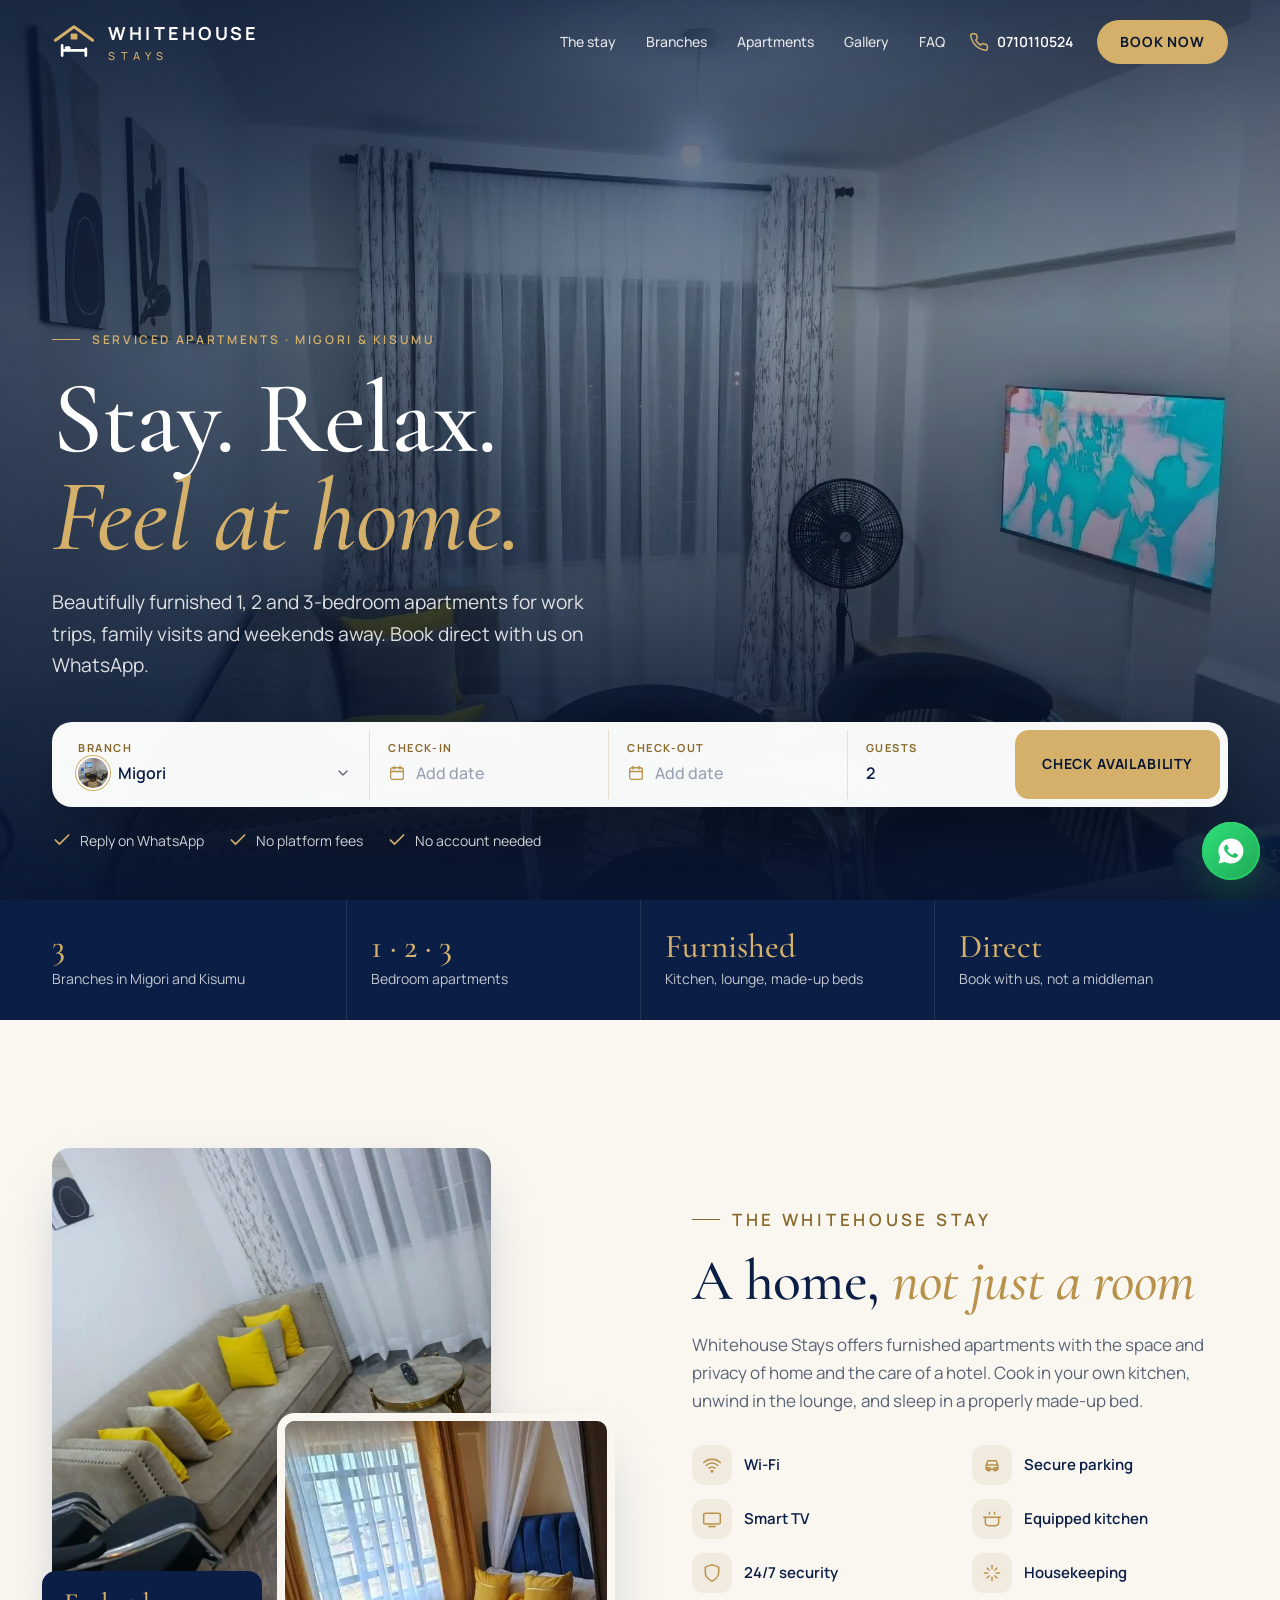
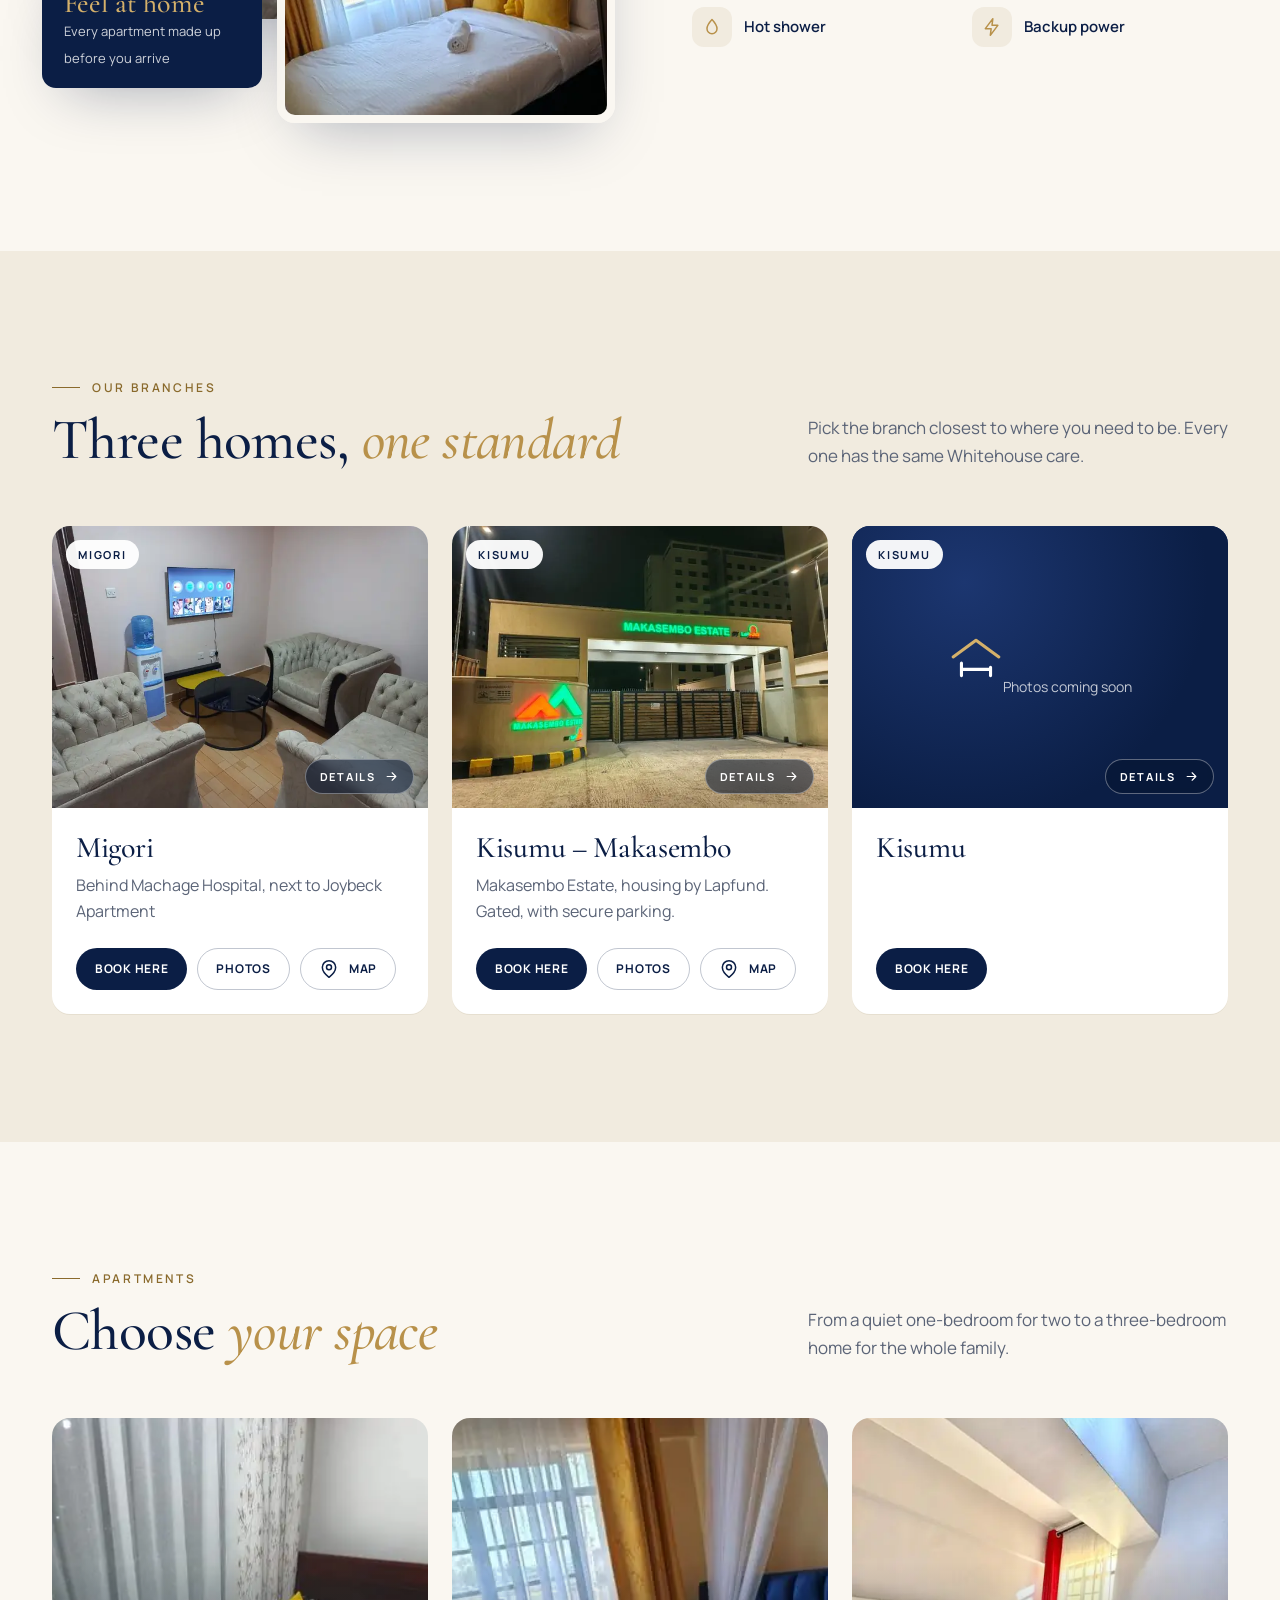
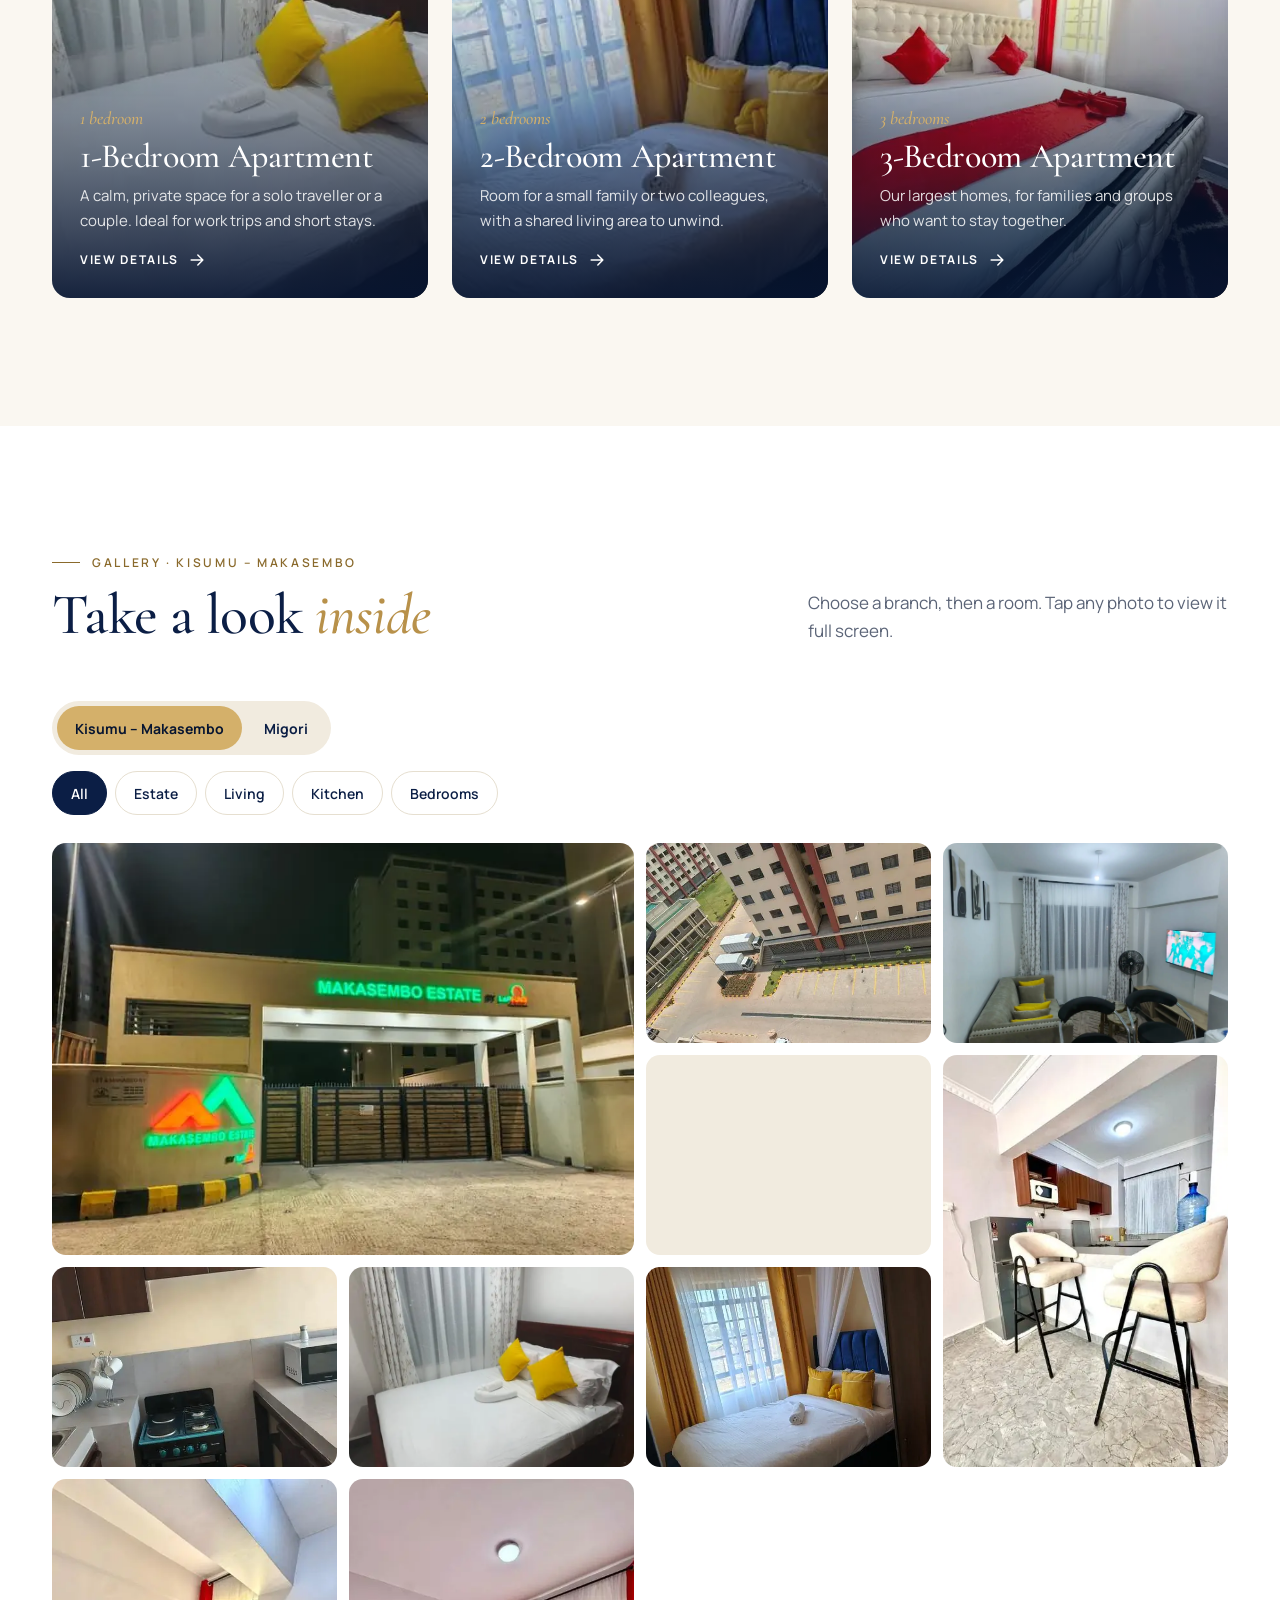
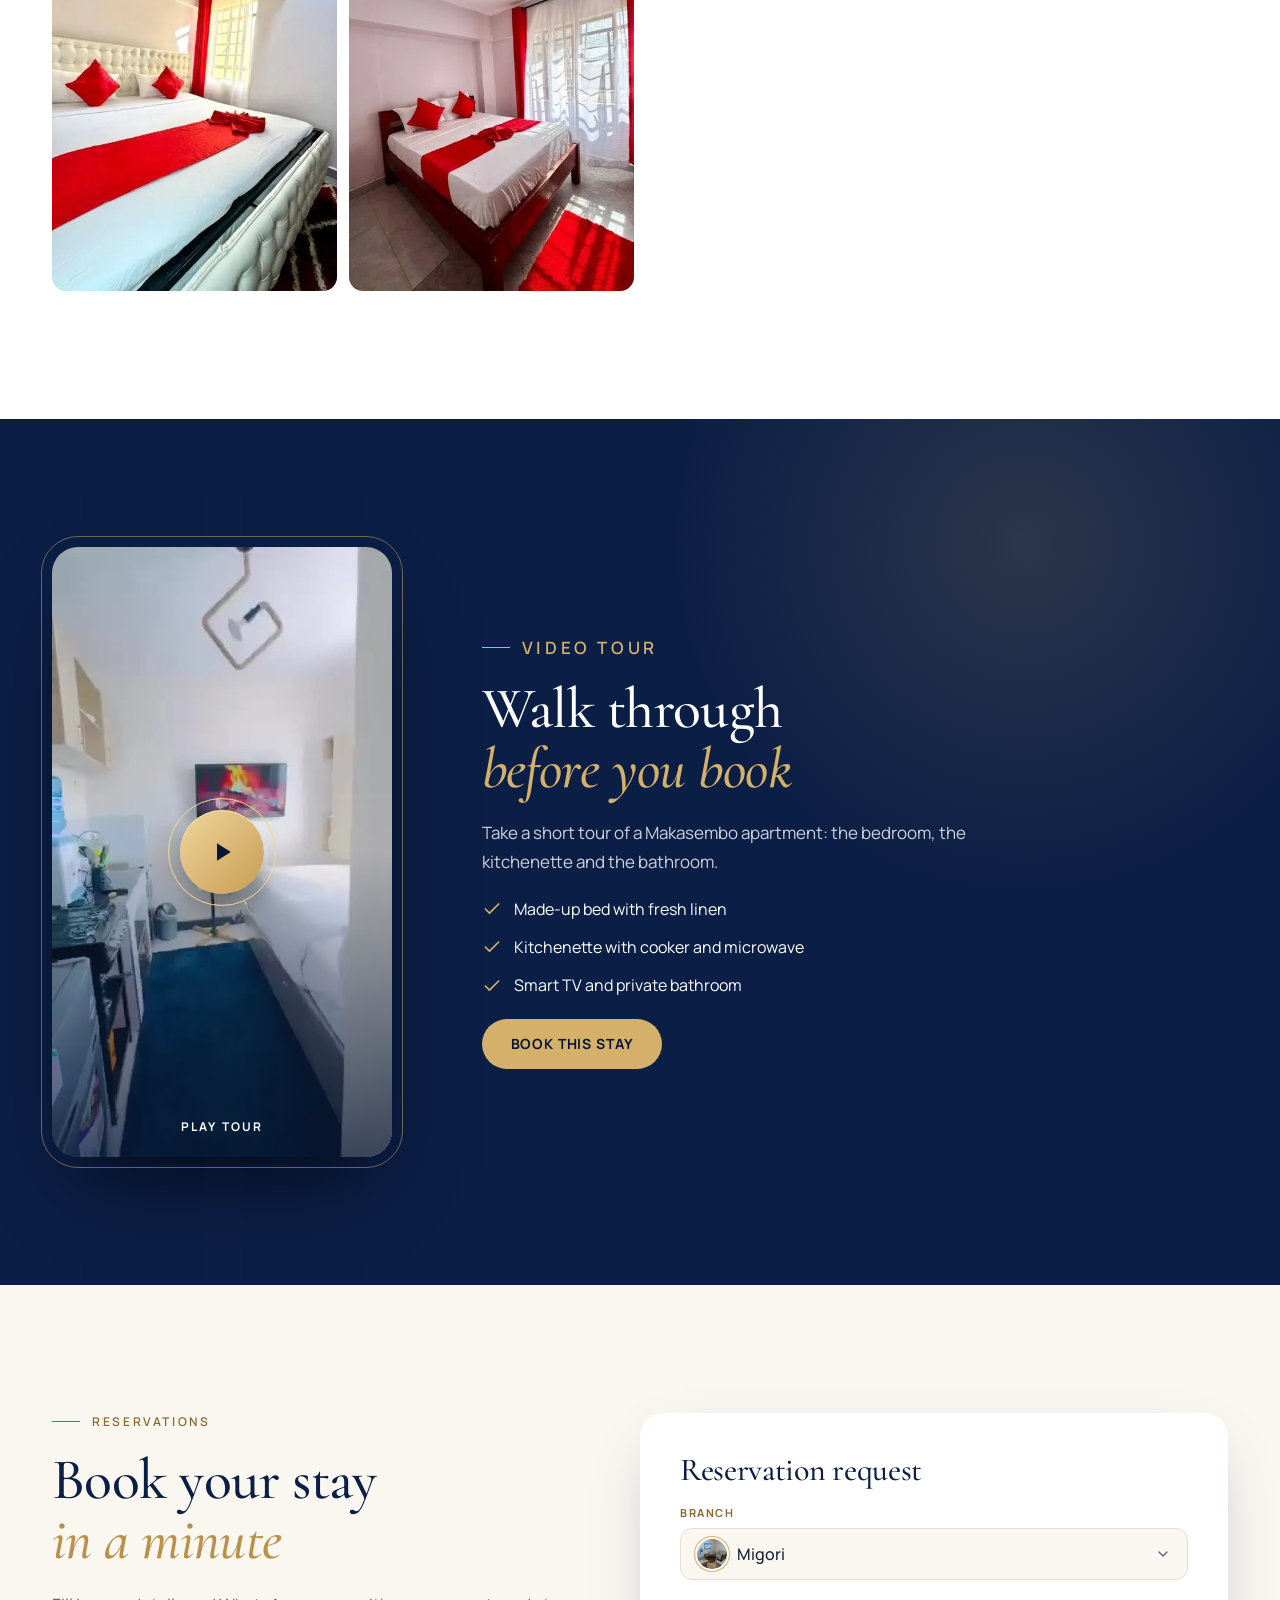
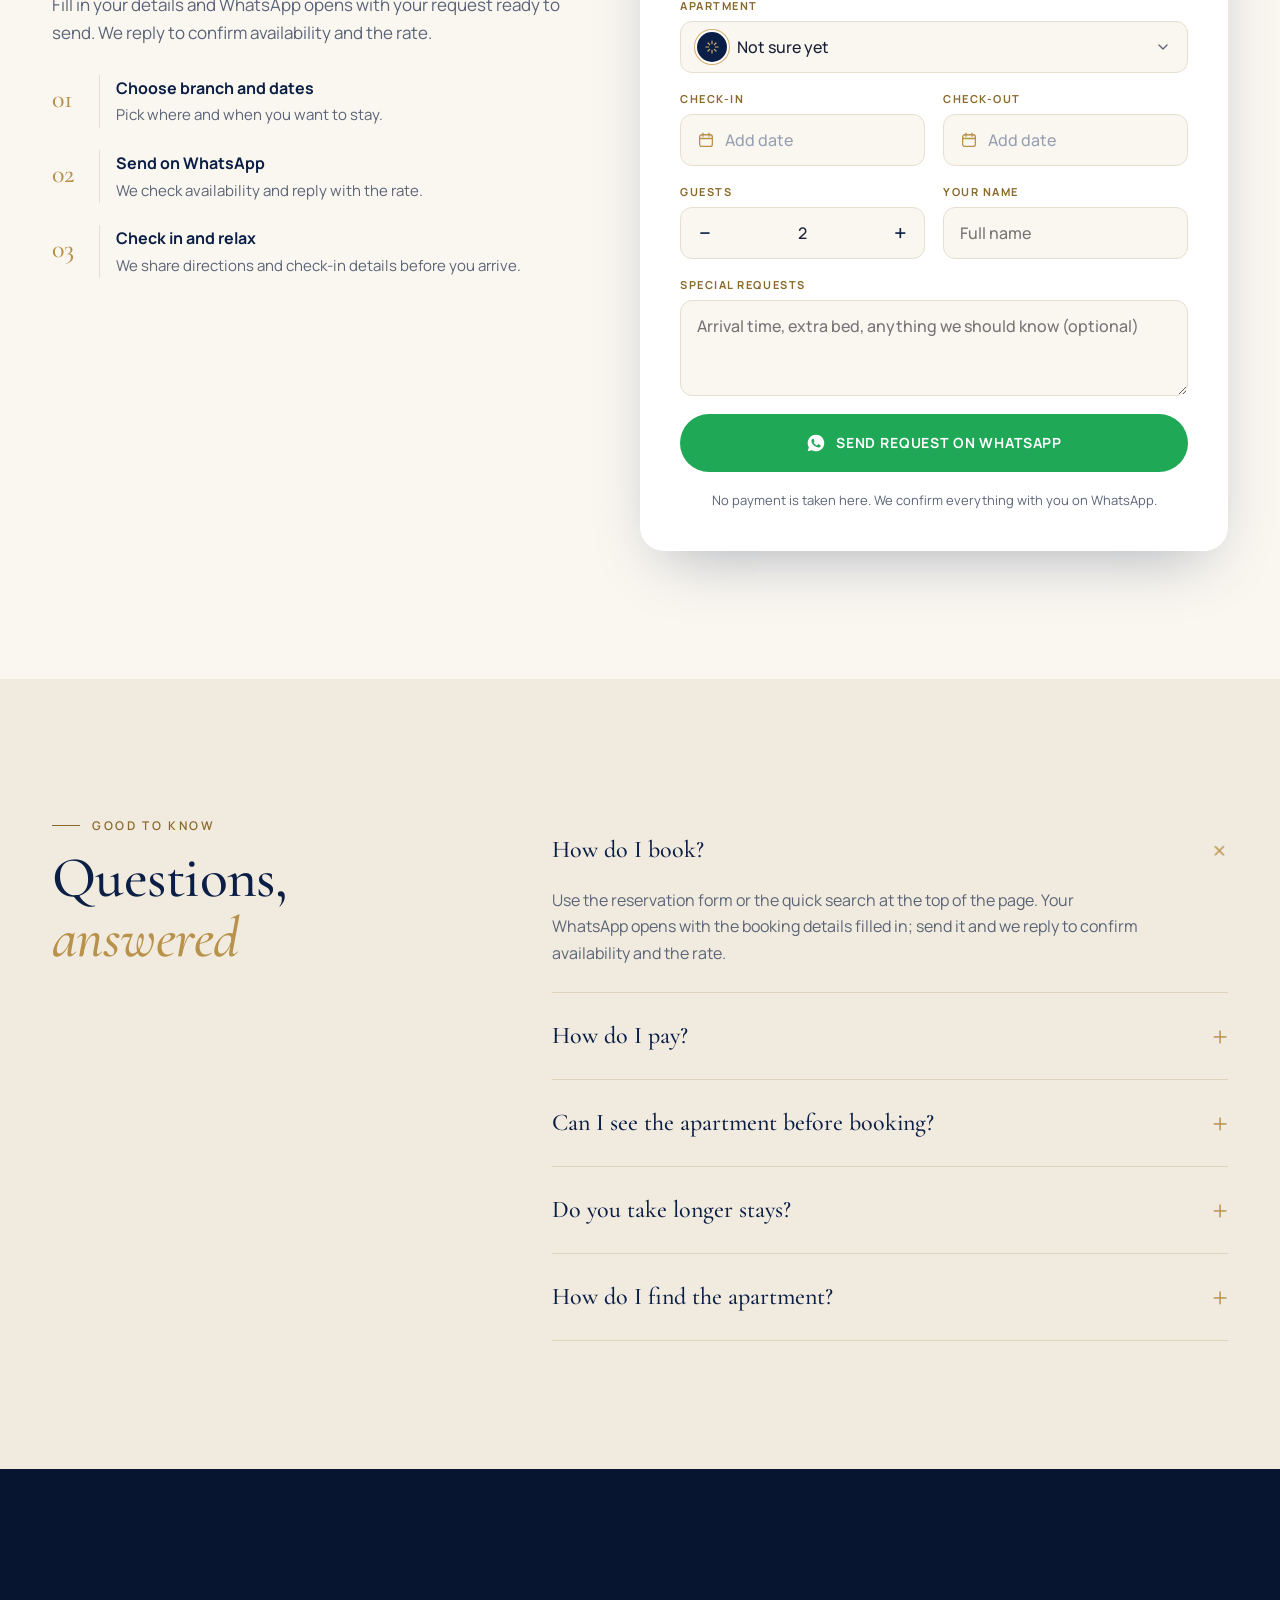
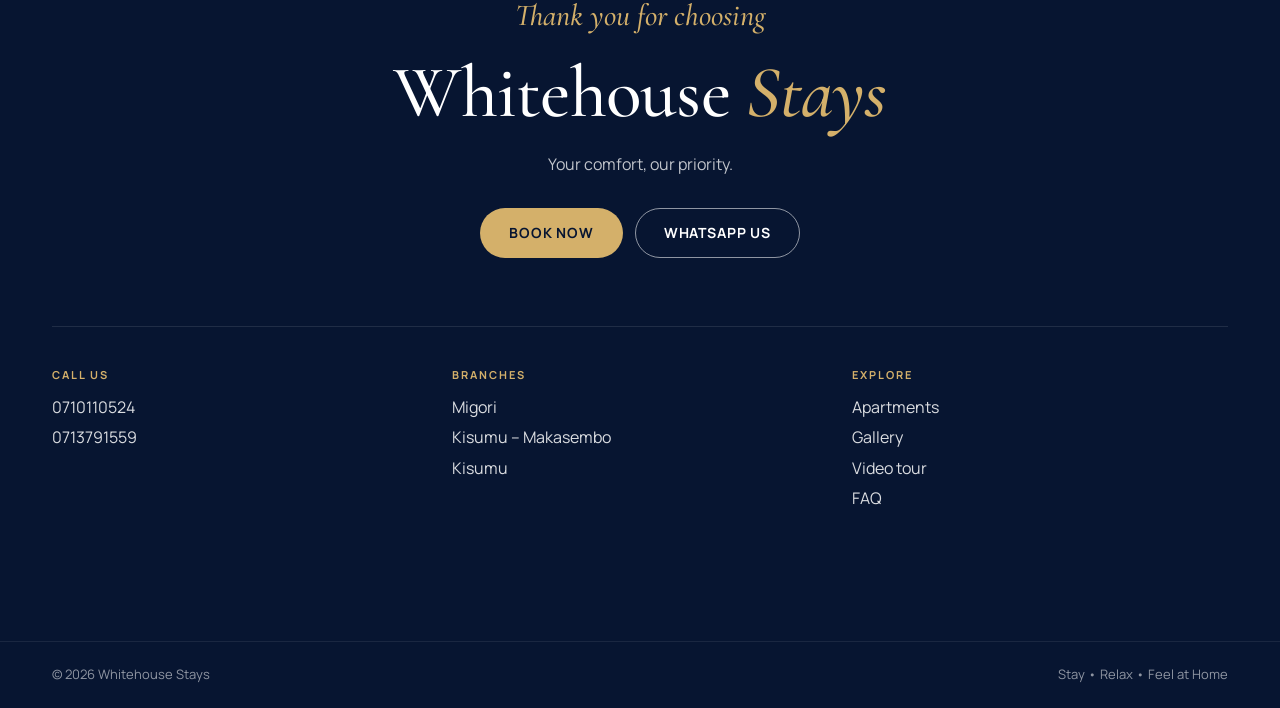
==== commit 50c9a3cb: "Replace native branch/apartment dropdowns with custom photo pop-ups Co-Authored-By: Claude Sonnet 5." ====
--- a/index.html
+++ b/index.html
@@ -517,6 +517,40 @@
   .pop-act{gap:8px;padding-top:14px;padding-bottom:calc(16px + env(safe-area-inset-bottom))}
   .pop-act .btn{padding:0 14px;min-height:48px}.pop-act .btn-gold{flex:1 1 100%}.pop-act .btn-line:not(.sq){flex:1}.pop-act .sq{width:48px}
 }
+/* ---- custom select pop-ups ---- */
+.fsb .th{width:30px;height:30px;border-radius:50%;object-fit:cover;flex:none;box-shadow:0 0 0 2px #fff,0 0 0 3px var(--gold);background:var(--navy)}
+.fsb .th.ic{display:grid;place-items:center;color:var(--gold)}
+.fsb .th.ic svg{width:16px;height:16px;color:var(--gold)}
+.fsb>span{min-width:0;overflow:hidden;text-overflow:ellipsis;white-space:nowrap}
+.fsb .chev{margin-left:auto;width:16px;height:16px;color:var(--muted);transition:transform .35s var(--ease)}
+.fsb[aria-expanded=true] .chev{transform:rotate(180deg);color:var(--gold-2)}
+.fs{position:absolute;z-index:100;width:min(470px,calc(100vw - 24px));max-height:min(620px,calc(100dvh - 24px));overflow:auto;color:#fff;border-radius:26px;padding:22px 12px 12px;background:radial-gradient(120% 70% at 0% 0%,#18306a 0%,transparent 60%),linear-gradient(180deg,#0f2552,#081a3f);border:1px solid rgba(212,176,106,.4);box-shadow:0 50px 100px -24px rgba(3,10,28,.8),inset 0 1px 0 rgba(255,255,255,.08);opacity:0;transform:translateY(12px) scale(.98);transform-origin:20% 0;transition:opacity .28s var(--ease),transform .4s var(--ease);scrollbar-width:thin;scrollbar-color:rgba(212,176,106,.4) transparent}
+.fs.on{opacity:1;transform:none}.fs[hidden]{display:none}
+.fs::before{content:"";position:absolute;left:34px;right:34px;top:-1px;height:1px;background:linear-gradient(90deg,transparent,var(--gold),transparent)}
+.fs-grab{display:none}
+.fs-h{padding:0 14px 16px}
+.fs-h small{display:block;font:700 10px var(--sans);letter-spacing:.28em;text-transform:uppercase;color:var(--gold)}
+.fs-h b{display:block;font:500 30px/1.1 var(--serif);color:#fff;margin-top:4px}
+.fs-o{position:relative;display:flex;align-items:center;gap:14px;padding:10px 12px;margin:2px 0;border-radius:18px;border:1px solid transparent;cursor:pointer;animation:rise .55s var(--ease) both;animation-delay:calc(.05s + var(--i) * .06s);transition:background .25s,border-color .25s,transform .3s var(--ease)}
+.fs-o:hover,.fs-o:focus-visible{background:rgba(212,176,106,.1);border-color:rgba(212,176,106,.4);outline:none;transform:translateX(3px)}
+.fs-o[aria-selected=true]{background:linear-gradient(90deg,rgba(212,176,106,.22),rgba(212,176,106,.05));border-color:var(--gold)}
+.fs-i{width:68px;height:68px;border-radius:16px;overflow:hidden;flex:none;display:grid;place-items:center;background:radial-gradient(circle at 30% 20%,var(--navy-3),var(--navy) 70%);box-shadow:inset 0 0 0 1px rgba(255,255,255,.14)}
+.fs-i picture,.fs-i img{display:block;width:100%;height:100%;object-fit:cover}
+.fs-i svg{width:28px;height:28px;color:var(--gold)}
+.fs-t{min-width:0;flex:1}
+.fs-t b{display:flex;align-items:center;gap:9px;flex-wrap:wrap;font:500 23px/1.1 var(--serif);color:#fff}
+.fs-t b i{font:700 9.5px var(--sans);letter-spacing:.16em;text-transform:uppercase;font-style:normal;color:var(--night);background:var(--gold);padding:4px 9px;border-radius:999px}
+.fs-t em{font:400 13px/1.45 var(--sans);font-style:normal;color:rgba(255,255,255,.68);margin-top:5px;display:-webkit-box;-webkit-line-clamp:2;-webkit-box-orient:vertical;overflow:hidden}
+.fs-k{flex:none;width:28px;height:28px;border-radius:50%;border:1px solid rgba(255,255,255,.25);display:grid;place-items:center;color:transparent;transition:all .3s var(--ease)}
+.fs-k svg{width:15px;height:15px}
+.fs-o[aria-selected=true] .fs-k{background:var(--gold);border-color:var(--gold);color:var(--night);box-shadow:0 8px 16px -6px rgba(212,176,106,.8)}
+@media(max-width:719px){
+  .fs{position:fixed;left:0;right:0;bottom:0;top:auto;width:auto;max-height:88dvh;border-radius:28px 28px 0 0;border-bottom:0;padding:10px 12px calc(14px + env(safe-area-inset-bottom));transform:translateY(40px);transform-origin:50% 100%}
+  .fs.on{transform:none}
+  .fs::before{left:24%;right:24%}
+  .fs-grab{display:block;width:44px;height:4px;border-radius:4px;background:rgba(255,255,255,.25);margin:4px auto 16px}
+  .fs-i{width:60px;height:60px}.fs-t b{font-size:21px}
+}
 </style>
 </head>
 <body>
@@ -1165,6 +1199,7 @@
     if (restore) btn.focus({ preventScroll: true });
   };
   const open = (p, stage) => {
+    if (typeof FS !== "undefined") FS.closeAll();
     if (cur) close(false);
     clearTimeout(timer);
     const btn = stage === "in" ? p.bi : p.bo, base = p.inp.value || p.out.value || today, d = new Date(base + "T12:00:00");
@@ -1243,9 +1278,101 @@
   $("#rvGo").addEventListener("click", () => { const d = pending; dlg.close(); if (d) send(message(d)); });
   dlg.addEventListener("click", e => { if (e.target === dlg) dlg.close(); });
 
-  return { ask: (i, stage) => { const p = pairs[i]; (stage === "in" ? p.bi : p.bo).scrollIntoView({ block: "center", behavior: "smooth" }); setTimeout(() => open(p, stage), 350); }, review };
+  return { closeAll: () => close(false), ask: (i, stage) => { const p = pairs[i]; (stage === "in" ? p.bi : p.bo).scrollIntoView({ block: "center", behavior: "smooth" }); setTimeout(() => open(p, stage), 350); }, review };
 })();
 
+
+/* ===== custom select pop-ups (branch, apartment) ===== */
+const FS = (() => {
+  const nat = Object.getOwnPropertyDescriptor(HTMLSelectElement.prototype, "value");
+  const sheet = matchMedia("(max-width:719px)");
+  const CHEV = '<svg class="chev" viewBox="0 0 24 24" fill="none" stroke="currentColor" stroke-width="2" stroke-linecap="round" stroke-linejoin="round" aria-hidden="true"><path d="m6 9 6 6 6-6"/></svg>';
+  const TICK = '<svg viewBox="0 0 24 24" fill="none" stroke="currentColor" stroke-width="3" stroke-linecap="round" stroke-linejoin="round" aria-hidden="true"><path d="M20 6 9 17l-5-5"/></svg>';
+  const thumb = f => `<picture><source type="image/webp" srcset="${IMG}${f}-sm.webp"><img src="${IMG}${f}-sm.jpg" alt="" width="68" height="68" loading="lazy" decoding="async"></picture>`;
+  const pinIc = svg(ICONS.pin), sparkIc = svg(ICONS.spark);
+  const metaBranch = v => { const b = CONFIG.branches.find(x => x.id === v) || CONFIG.branches[0];
+    return { t: b.name, s: b.landmark || "Photos and details coming soon", tag: b.town, img: b.photo ? thumb(b.photo) : pinIc, f: b.photo }; };
+  const metaApt = v => { const a = CONFIG.apartments.find(x => x.name === v);
+    return a ? { t: a.name, s: a.blurb, tag: `${a.beds} bed`, img: thumb(a.photo), f: a.photo } : { t: "Not sure yet", s: "No problem. We will help you pick the right size on WhatsApp.", tag: "", img: sparkIc, f: "" }; };
+
+  const panel = document.createElement("div");
+  panel.className = "fs"; panel.hidden = true; panel.setAttribute("role", "listbox");
+  const back = document.createElement("div"); back.className = "cal-back"; back.hidden = true;
+  document.body.append(back, panel);
+  let cur = null, timer = 0;
+
+  const make = (sel, meta, eyebrow, title) => {
+    const b = document.createElement("button");
+    b.type = "button"; b.className = "dbtn fsb"; b.setAttribute("aria-haspopup", "listbox"); b.setAttribute("aria-expanded", "false");
+    const paint = () => {
+      const m = meta(nat.get.call(sel)), lab = (sel.closest("label").firstChild.textContent || "").trim();
+      b.innerHTML = (m.f ? `<img class="th" src="${IMG}${m.f}-sm.jpg" alt="" width="30" height="30">` : `<span class="th ic">${m.img.includes("<svg") ? m.img : ""}</span>`) + `<span>${esc(m.t)}</span>` + CHEV;
+      b.setAttribute("aria-label", `${lab}: ${m.t}`);
+    };
+    Object.defineProperty(sel, "value", { configurable: true, get() { return nat.get.call(this); }, set(v) { nat.set.call(this, v); paint(); } });
+    sel.hidden = true; sel.tabIndex = -1; sel.setAttribute("aria-hidden", "true");
+    sel.before(b); paint();
+    b.addEventListener("click", () => cur && cur.b === b ? close(true) : open(sel, meta, eyebrow, title, b));
+    b.addEventListener("keydown", e => { if (e.key === "ArrowDown" && !cur) { e.preventDefault(); open(sel, meta, eyebrow, title, b); } });
+    return b;
+  };
+  const place = () => {
+    if (sheet.matches) { panel.style.left = panel.style.top = ""; return; }
+    const r = cur.b.closest("label").getBoundingClientRect(), w = panel.offsetWidth, h = panel.offsetHeight;
+    const left = Math.min(Math.max(12, r.left), innerWidth - w - 12) + scrollX;
+    const above = r.bottom + h + 24 > innerHeight && r.top > h + 24;
+    panel.style.left = left + "px"; panel.style.top = (above ? r.top - h - 12 : r.bottom + 12) + scrollY + "px";
+    panel.style.transformOrigin = `${Math.max(8, r.left + 40 - left + scrollX)}px ${above ? "100%" : "0"}`;
+  };
+  const close = restore => {
+    if (!cur) return; const { b } = cur; cur = null;
+    b.setAttribute("aria-expanded", "false");
+    panel.classList.remove("on"); back.classList.remove("on"); document.documentElement.classList.remove("cal-lock");
+    clearTimeout(timer); timer = setTimeout(() => { panel.hidden = true; back.hidden = true; }, 320);
+    if (restore) b.focus({ preventScroll: true });
+  };
+  const open = (sel, meta, eyebrow, title, b) => {
+    if (typeof DP !== "undefined" && DP.closeAll) DP.closeAll();
+    if (cur) close(false);
+    clearTimeout(timer);
+    cur = { sel, b }; const val = sel.value;
+    panel.innerHTML = `<div class="fs-grab"></div><div class="fs-h"><small>${esc(eyebrow)}</small><b>${esc(title)}</b></div>` +
+      [...sel.options].map((o, i) => { const m = meta(o.value);
+        return `<div class="fs-o" role="option" tabindex="-1" data-v="${esc(o.value)}" aria-selected="${o.value === val}" style="--i:${i}"><span class="fs-i">${m.img}</span><span class="fs-t"><b>${esc(m.t)}${m.tag ? `<i>${esc(m.tag)}</i>` : ""}</b><em>${esc(m.s)}</em></span><span class="fs-k">${TICK}</span></div>`; }).join("");
+    b.setAttribute("aria-expanded", "true");
+    panel.hidden = false; back.hidden = !sheet.matches; panel.scrollTop = 0;
+    place();
+    if (!sheet.matches) { const r = panel.getBoundingClientRect(); if (r.bottom > innerHeight - 12) scrollBy({ top: Math.min(r.bottom - innerHeight + 20, r.top - 80), behavior: "smooth" }); }
+    else document.documentElement.classList.add("cal-lock");
+    requestAnimationFrame(() => { panel.classList.add("on"); back.classList.add("on"); });
+    (panel.querySelector('[aria-selected="true"]') || panel.querySelector(".fs-o")).focus({ preventScroll: true });
+  };
+  const choose = o => {
+    const { sel } = cur, v = o.dataset.v;
+    sel.value = v; sel.dispatchEvent(new Event("input", { bubbles: true })); sel.dispatchEvent(new Event("change", { bubbles: true }));
+    panel.querySelectorAll(".fs-o").forEach(x => x.setAttribute("aria-selected", x === o));
+    setTimeout(() => close(true), 220);
+  };
+  panel.addEventListener("click", e => { const o = e.target.closest(".fs-o"); if (o) choose(o); });
+  panel.addEventListener("keydown", e => {
+    const items = [...panel.querySelectorAll(".fs-o")], i = items.indexOf(document.activeElement);
+    if (e.key === "Escape") { e.stopPropagation(); close(true); }
+    else if (e.key === "ArrowDown") { e.preventDefault(); items[Math.min(items.length - 1, i + 1)].focus(); }
+    else if (e.key === "ArrowUp") { e.preventDefault(); items[Math.max(0, i - 1)].focus(); }
+    else if (e.key === "Home") { e.preventDefault(); items[0].focus(); }
+    else if (e.key === "End") { e.preventDefault(); items[items.length - 1].focus(); }
+    else if ((e.key === "Enter" || e.key === " ") && i > -1) { e.preventDefault(); choose(items[i]); }
+  });
+  panel.addEventListener("focusout", e => { if (cur && e.relatedTarget && !panel.contains(e.relatedTarget) && !e.relatedTarget.closest(".dbtn")) close(false); });
+  back.addEventListener("click", () => close(true));
+  document.addEventListener("pointerdown", e => { if (cur && !panel.contains(e.target) && !e.target.closest(".dbtn")) close(false); });
+  addEventListener("resize", () => { if (cur) close(false); });
+
+  make($("#qBranch"), metaBranch, "Where to stay", "Choose a branch");
+  make($("#fBranch"), metaBranch, "Where to stay", "Choose a branch");
+  make($("#fApt"), metaApt, "Your home", "Choose an apartment");
+  return { closeAll: () => close(false) };
+})();
 
 /* header turns solid on scroll */
 const hdr = $("#hdr");
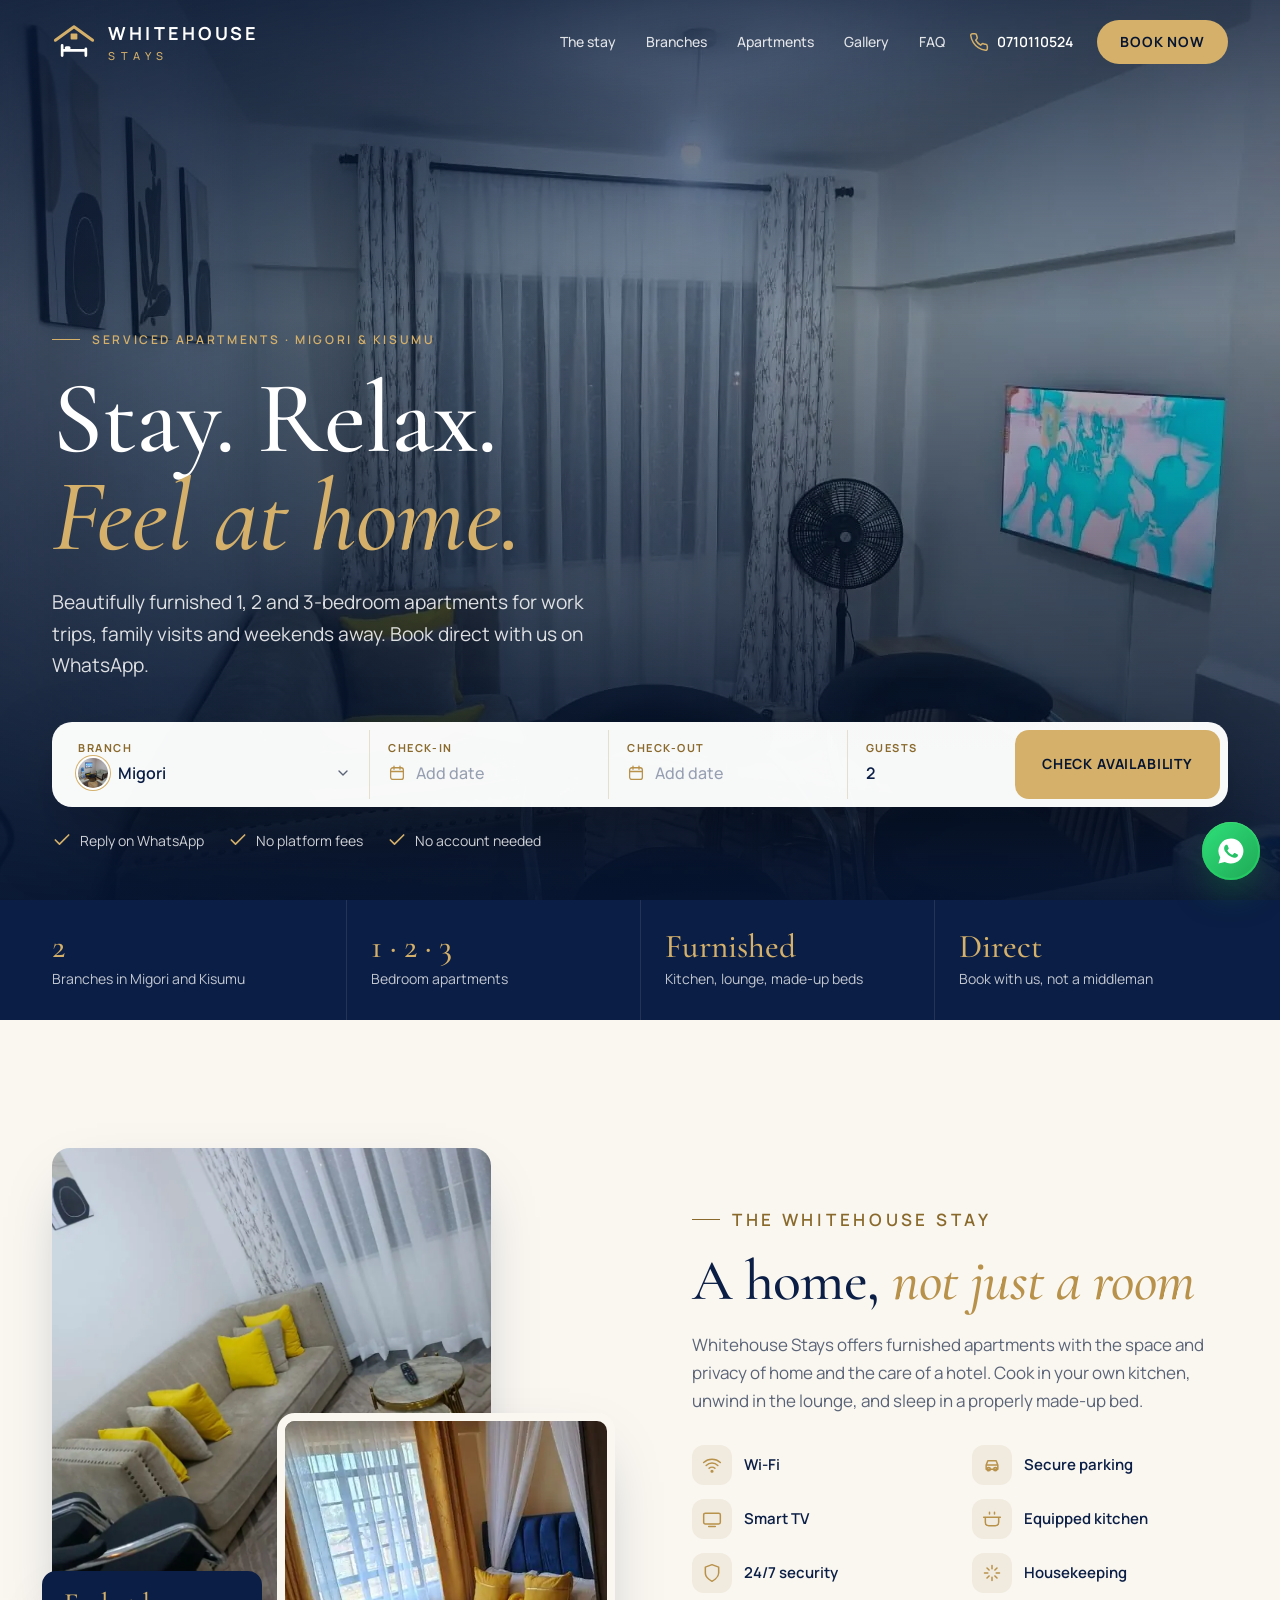
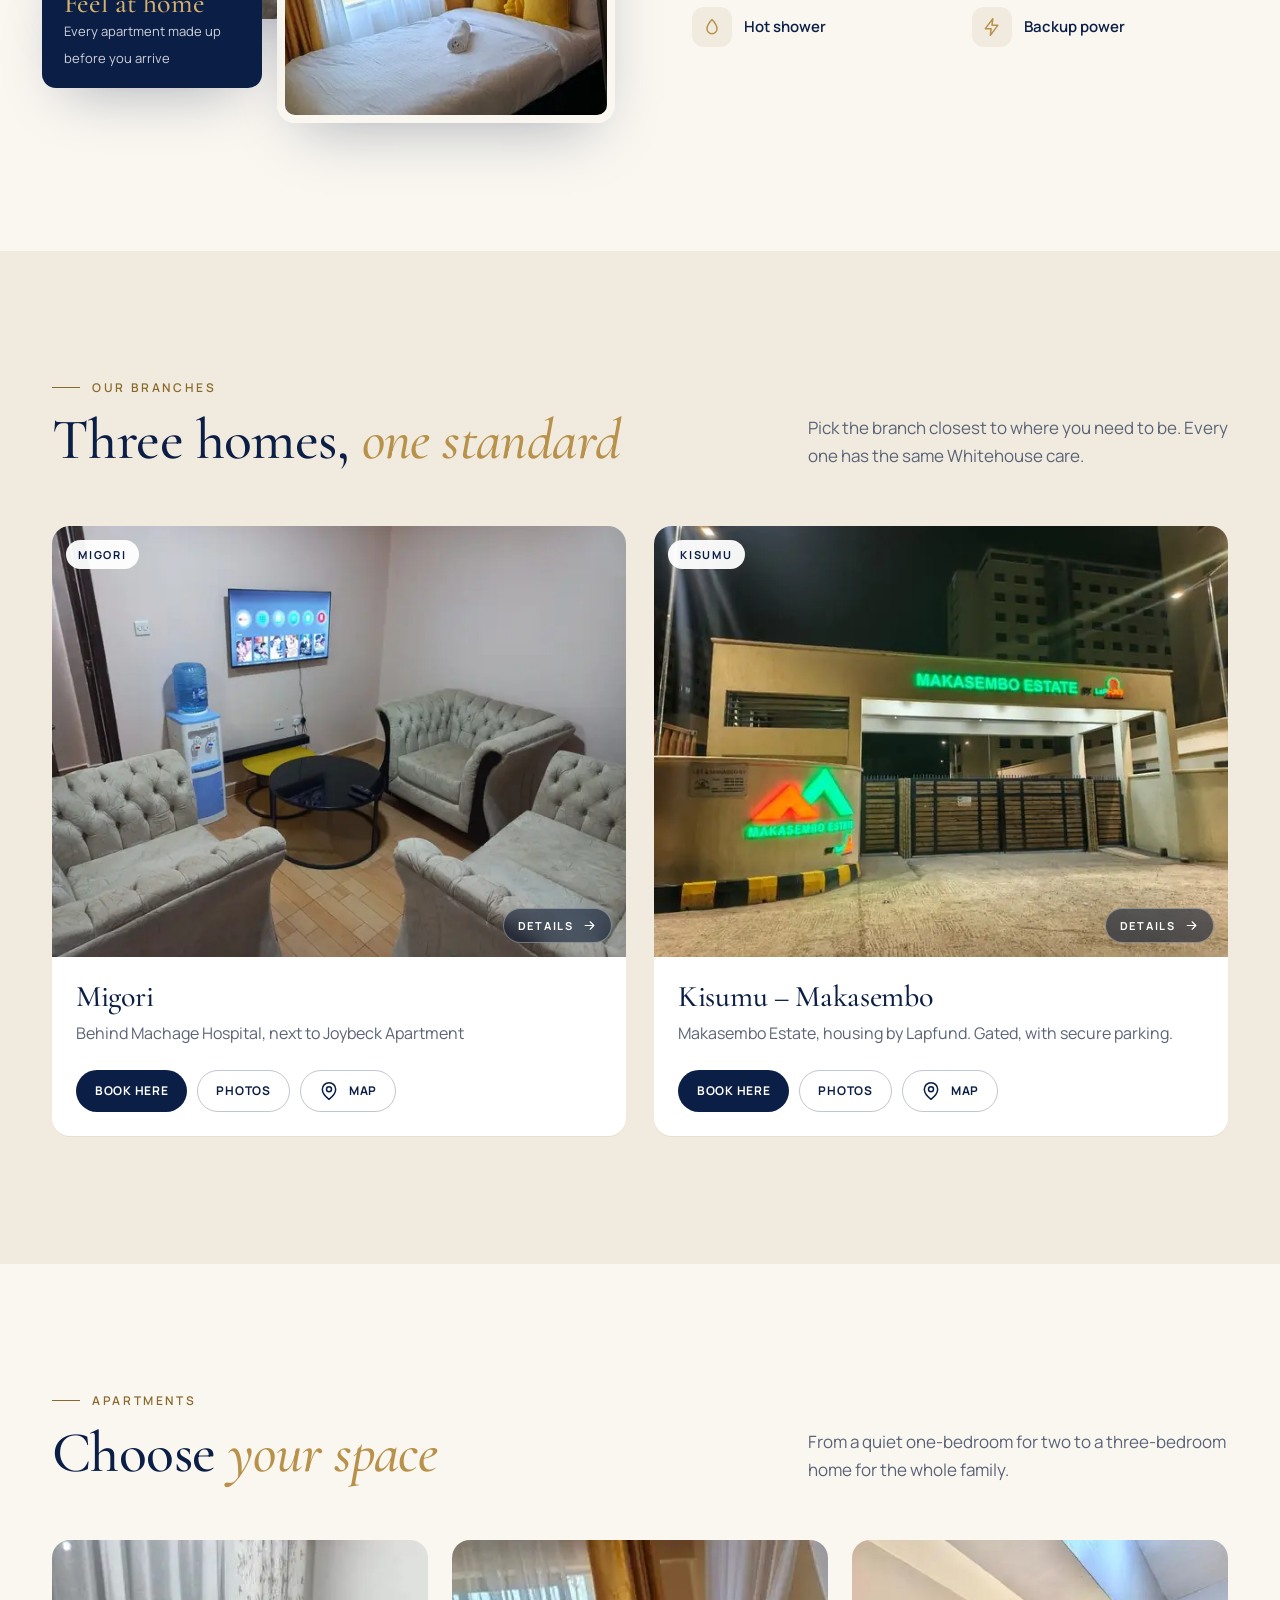
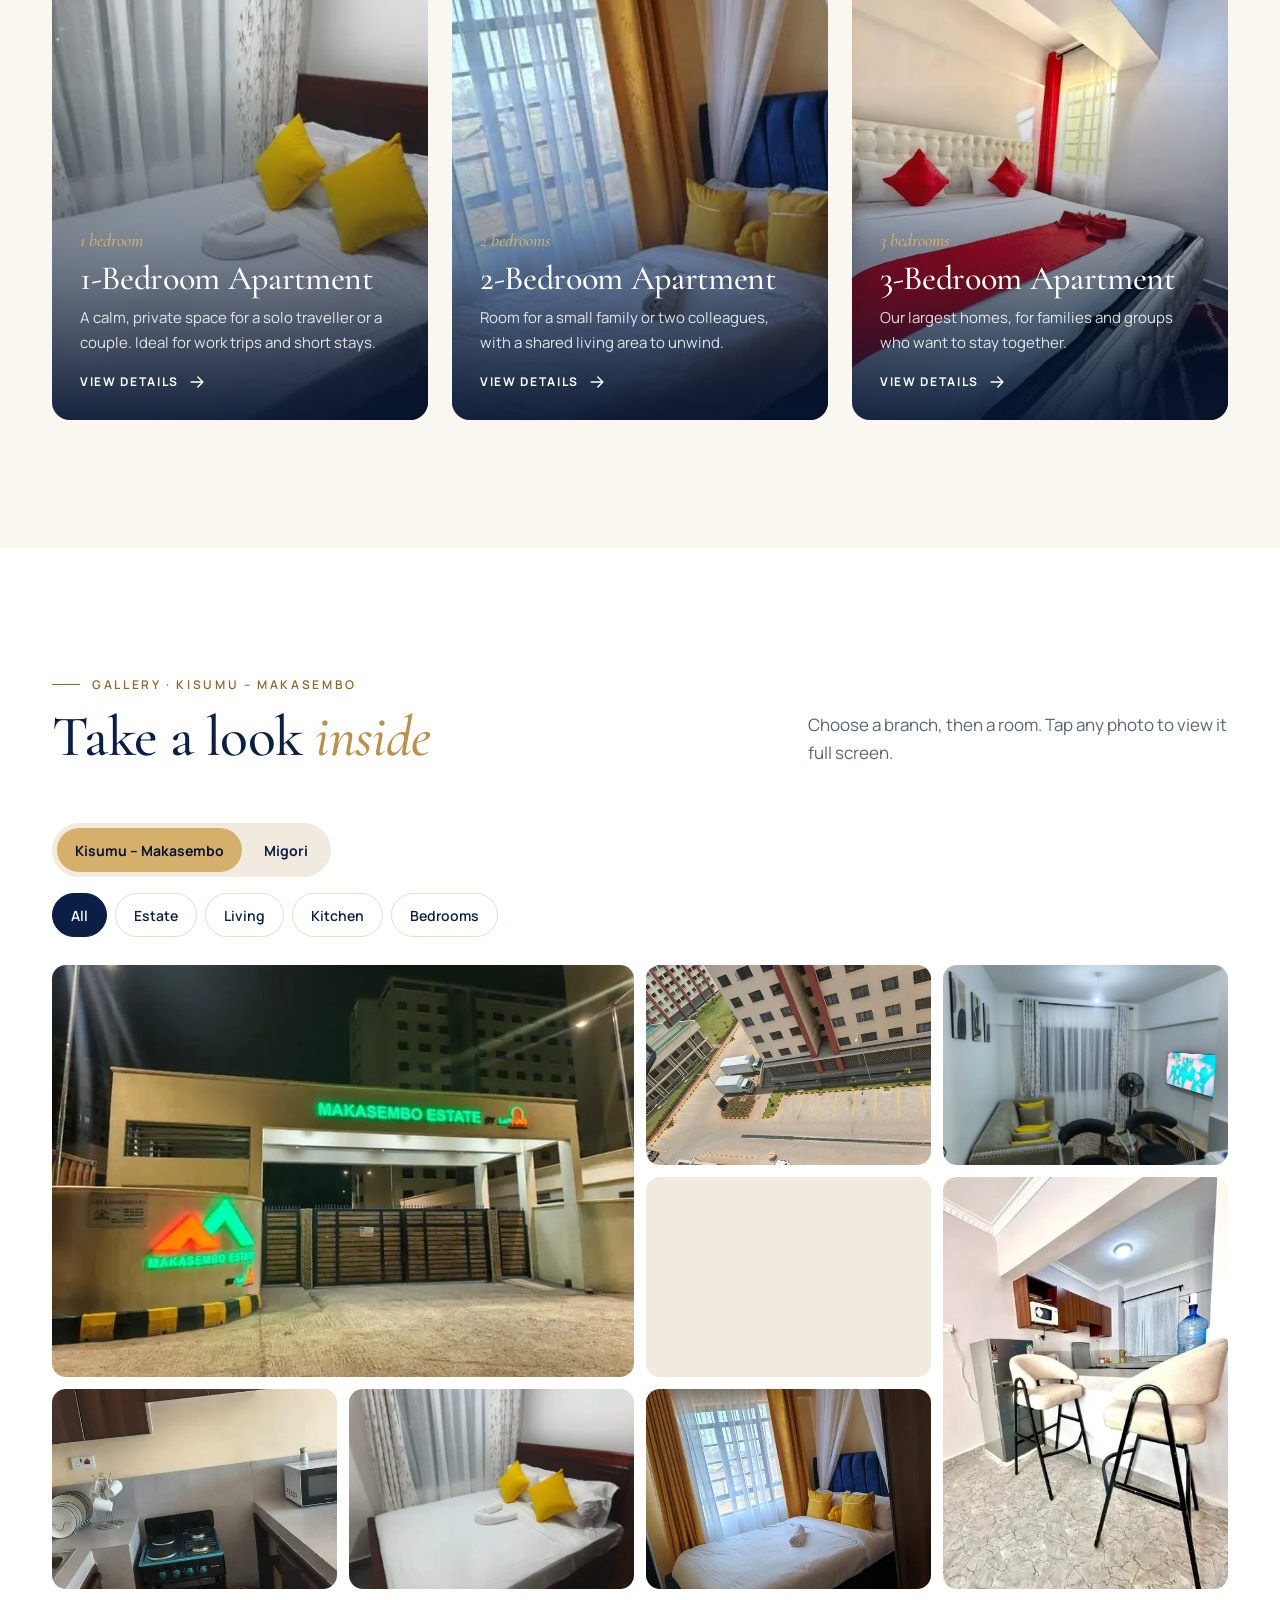
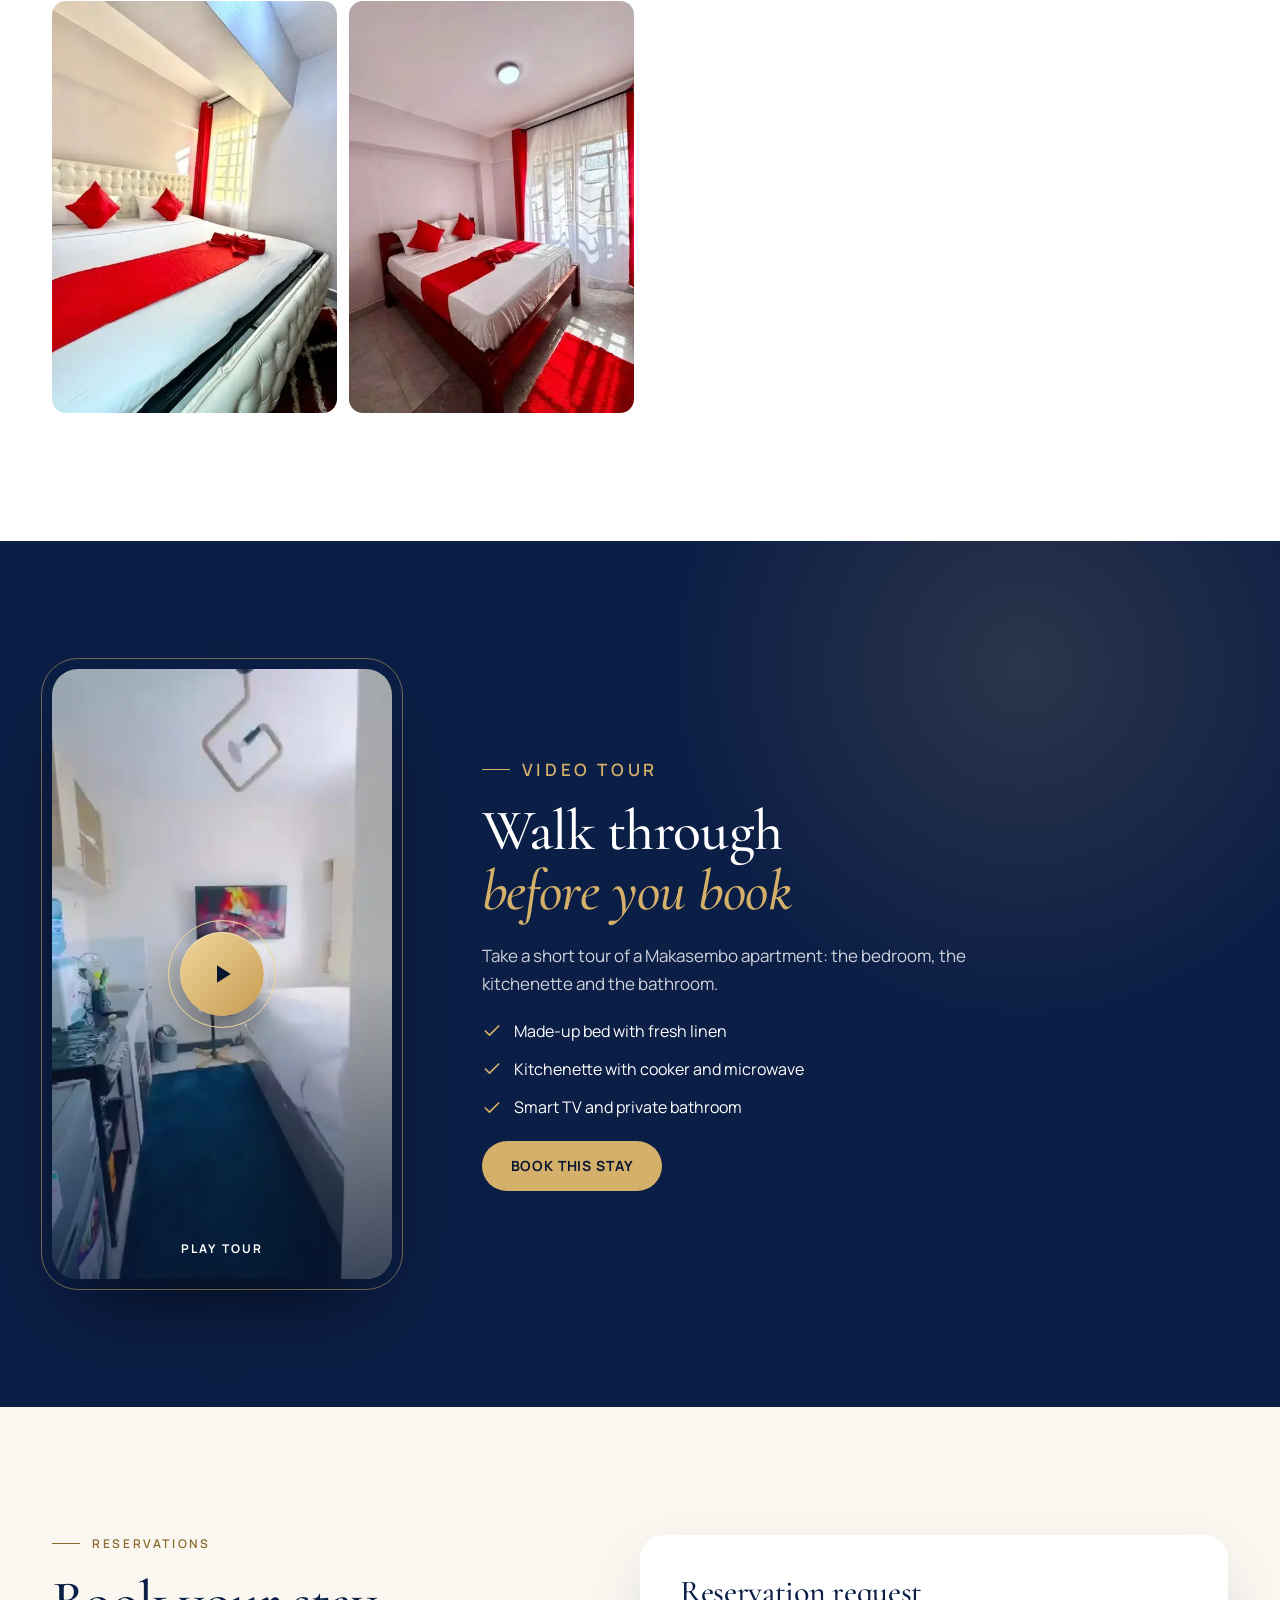
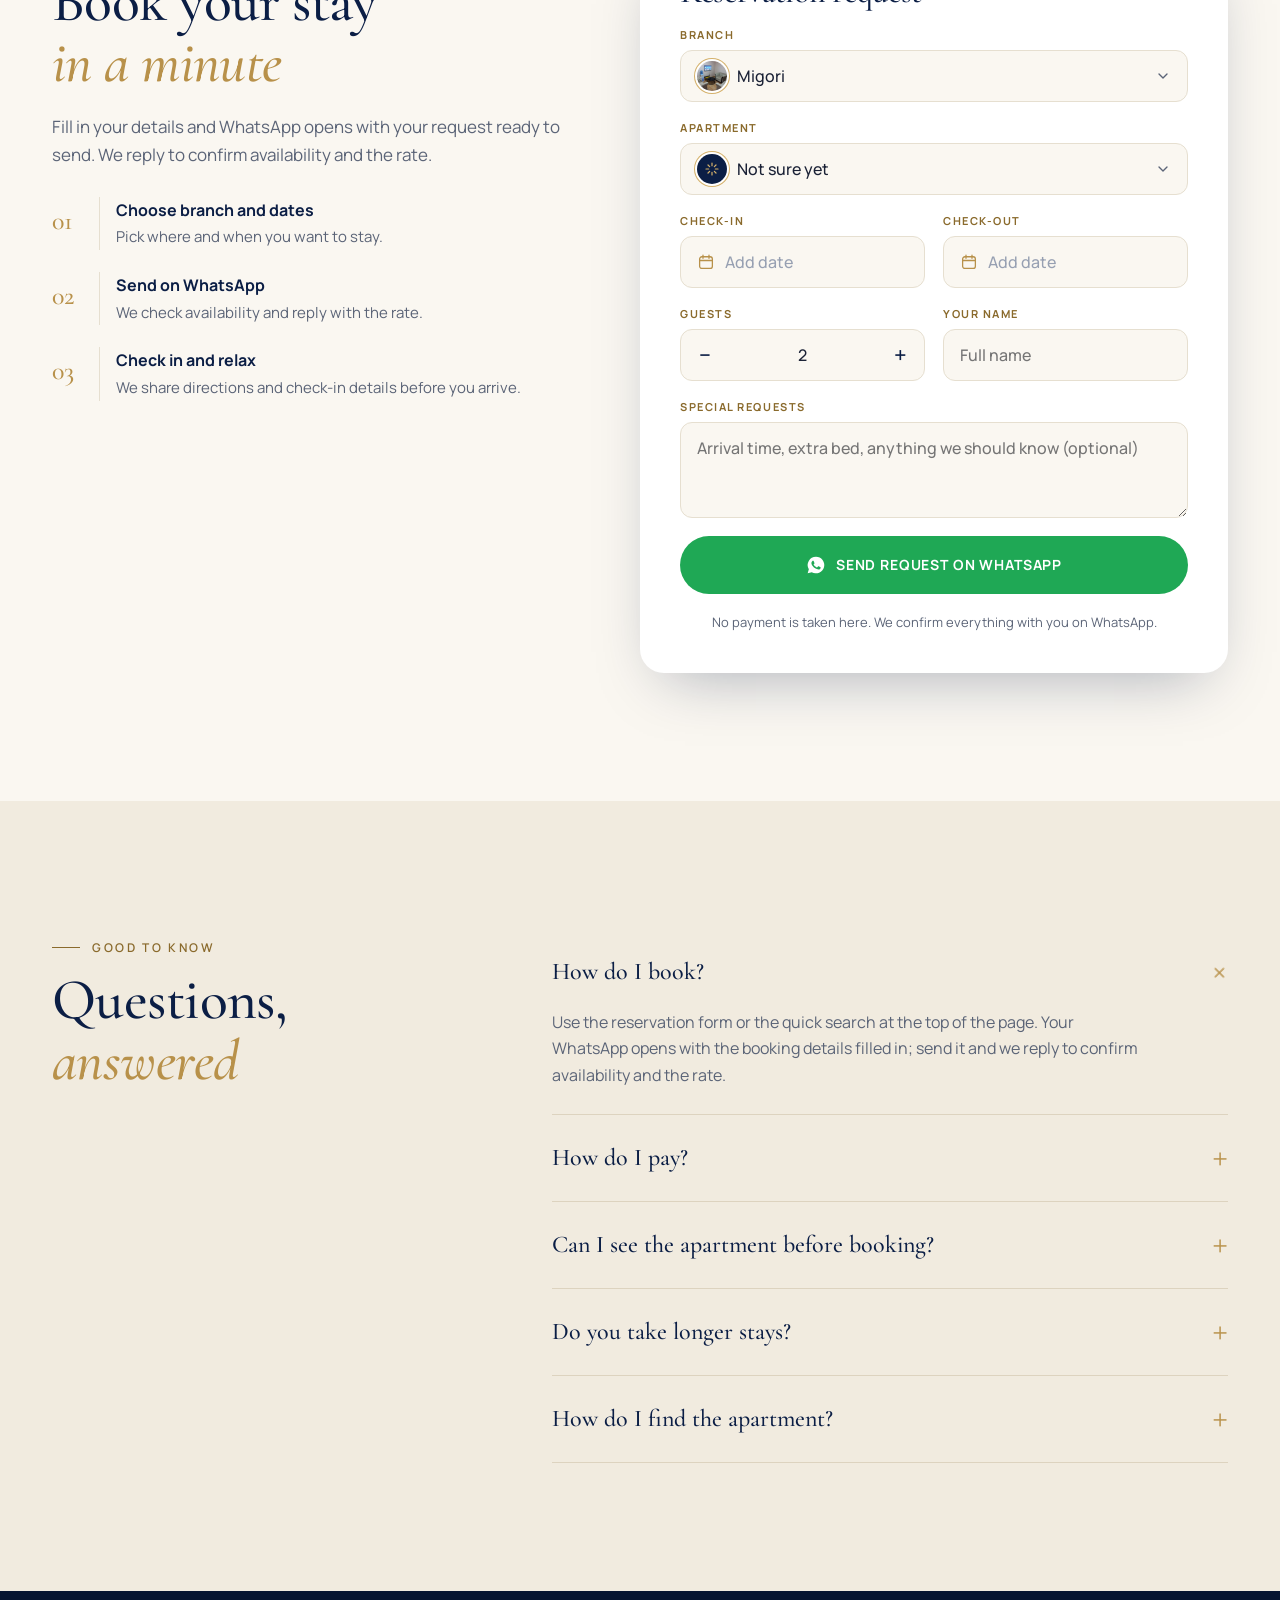
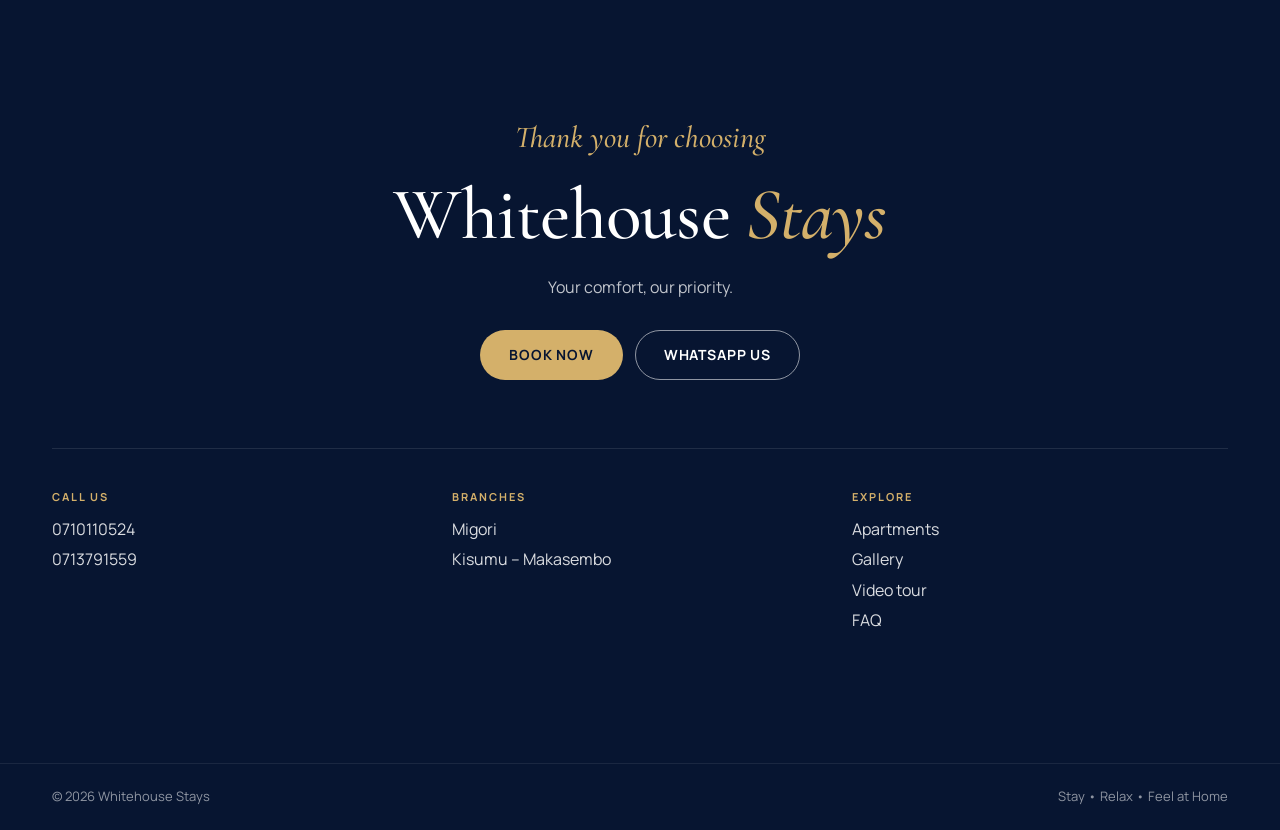
==== commit cf875ded: "Keep only Migori and Kisumu – Makasembo branches Co-Authored-By: Claude Sonnet 5.5 <noreply@anthropi" ====
--- a/index.html
+++ b/index.html
@@ -131,7 +131,7 @@
 
 /* branches */
 .branches{background:var(--sand)}
-.bgrid{display:grid;grid-template-columns:repeat(3,1fr);gap:24px}
+.bgrid{display:grid;grid-template-columns:repeat(2,1fr);gap:28px}
 .bcard{background:#fff;border-radius:var(--r);overflow:hidden;display:flex;flex-direction:column;box-shadow:0 1px 0 var(--line);transition:transform .4s var(--ease),box-shadow .4s,opacity .9s var(--ease)}
 .bcard:hover{transform:translateY(-6px);box-shadow:var(--shadow)}
 .bimg{position:relative;aspect-ratio:4/3;overflow:hidden;background:var(--navy-2)}
@@ -590,7 +590,7 @@
 </section>
 
 <section class="facts" aria-label="At a glance"><div class="wrap">
-  <div class="fact"><b>3</b><span>Branches in Migori and Kisumu</span></div>
+  <div class="fact"><b>2</b><span>Branches in Migori and Kisumu</span></div>
   <div class="fact"><b>1 · 2 · 3</b><span>Bedroom apartments</span></div>
   <div class="fact"><b>Furnished</b><span>Kitchen, lounge, made-up beds</span></div>
   <div class="fact"><b>Direct</b><span>Book with us, not a middleman</span></div>
@@ -749,8 +749,7 @@
     { id: "migori", name: "Migori", town: "Migori", landmark: "Behind Machage Hospital, next to Joybeck Apartment",
       map: "https://maps.google.com/?q=-1.088933,34.462582", photo: "migori/01-living-room", gallery: true },
     { id: "makasembo", name: "Kisumu – Makasembo", town: "Kisumu", landmark: "Makasembo Estate, housing by Lapfund. Gated, with secure parking.",
-      map: "https://maps.app.goo.gl/STuGwUYXdtNdMMXo9", photo: "makasembo/01-estate-entrance", gallery: true },
-    { id: "kisumu", name: "Kisumu", town: "Kisumu", landmark: "", map: "", photo: "" }
+      map: "https://maps.app.goo.gl/STuGwUYXdtNdMMXo9", photo: "makasembo/01-estate-entrance", gallery: true }
   ],
   /* Add a price like price: "From Ksh 3,500 / night" and it shows on the card. Empty means no price shown. */
   apartments: [
